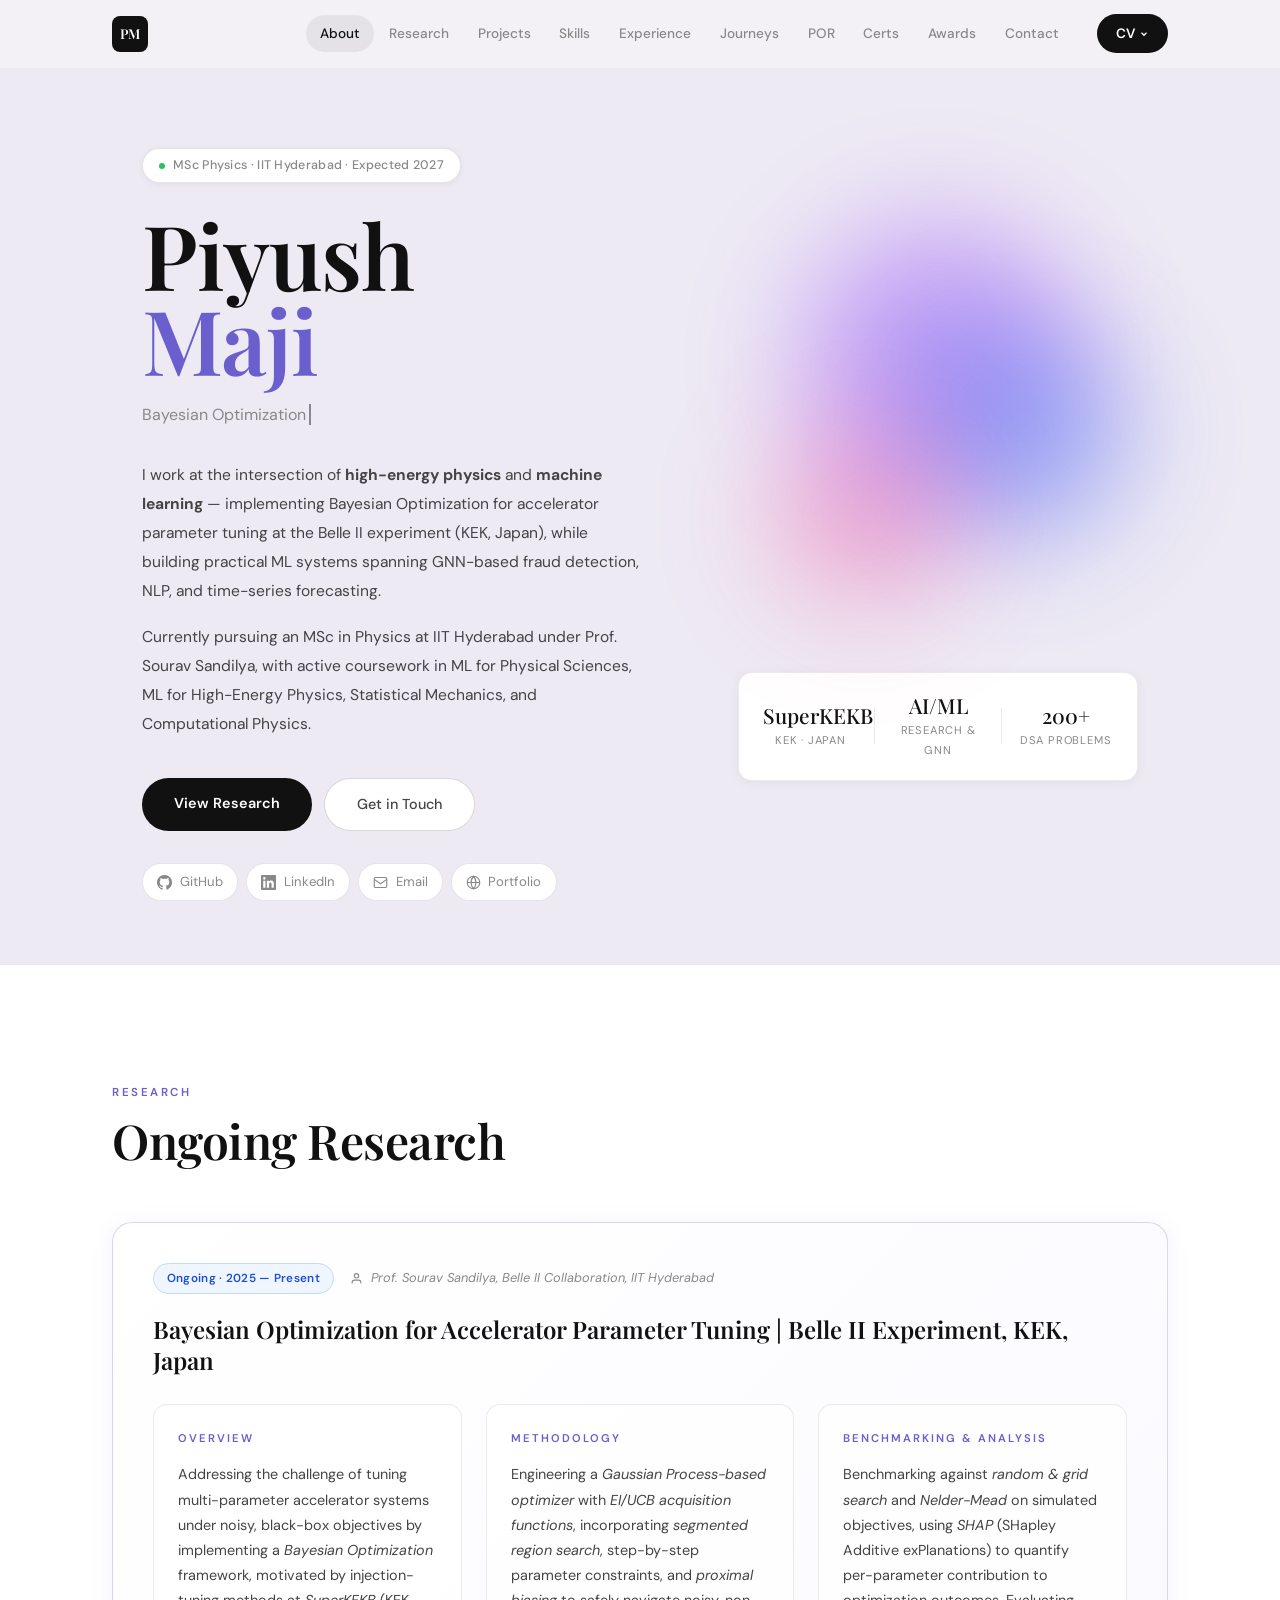
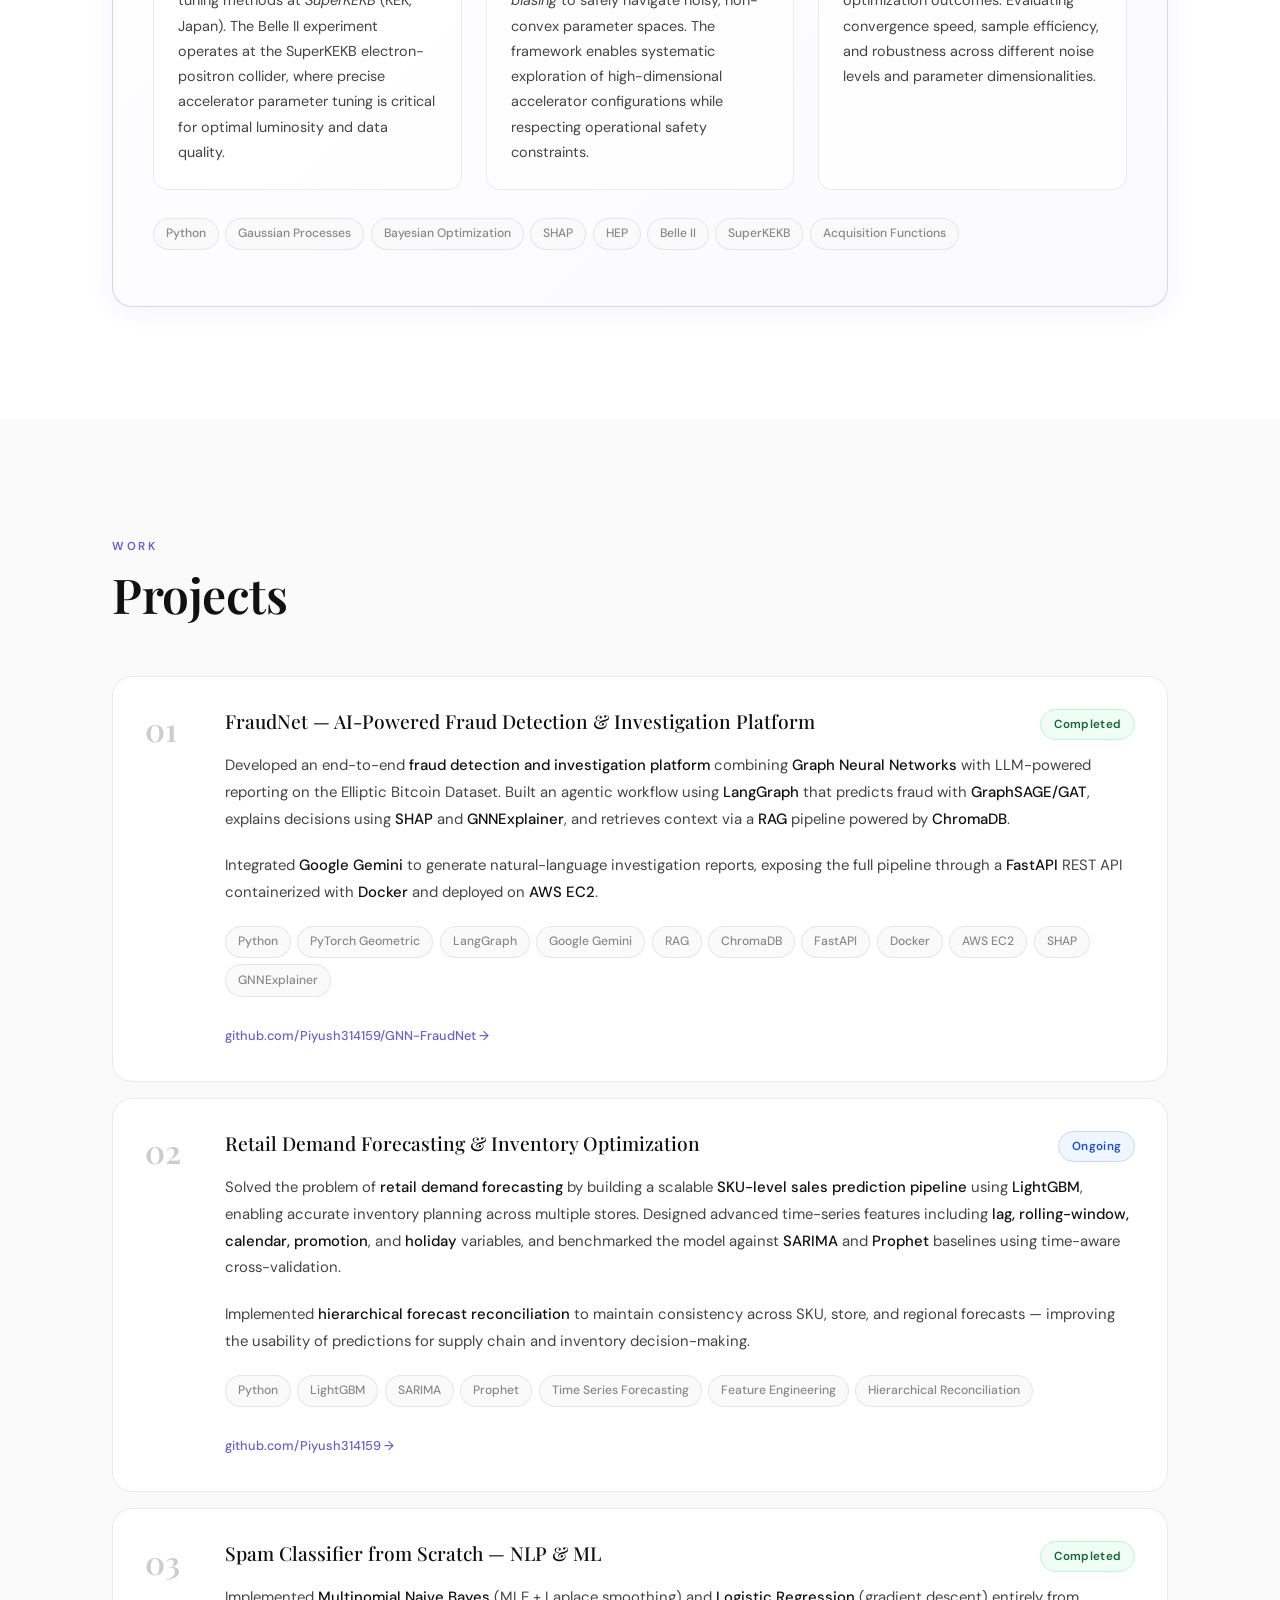
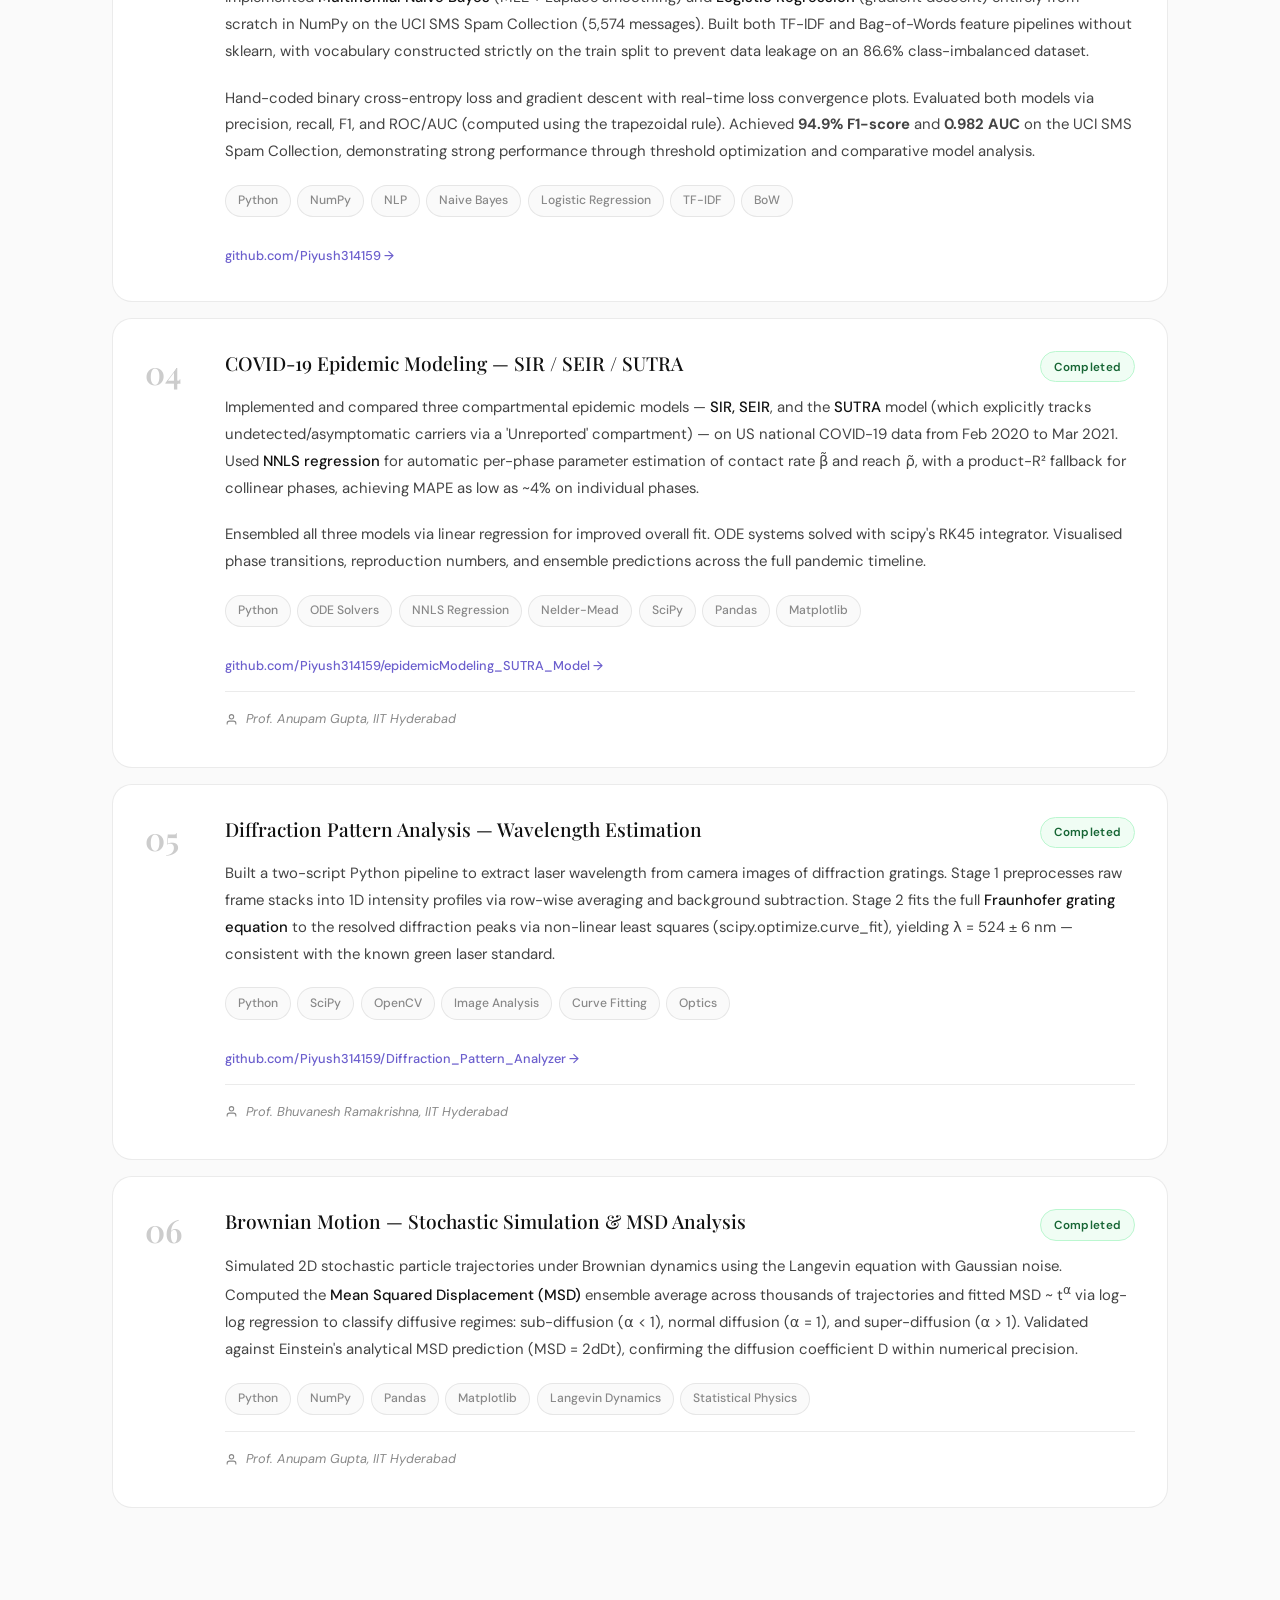
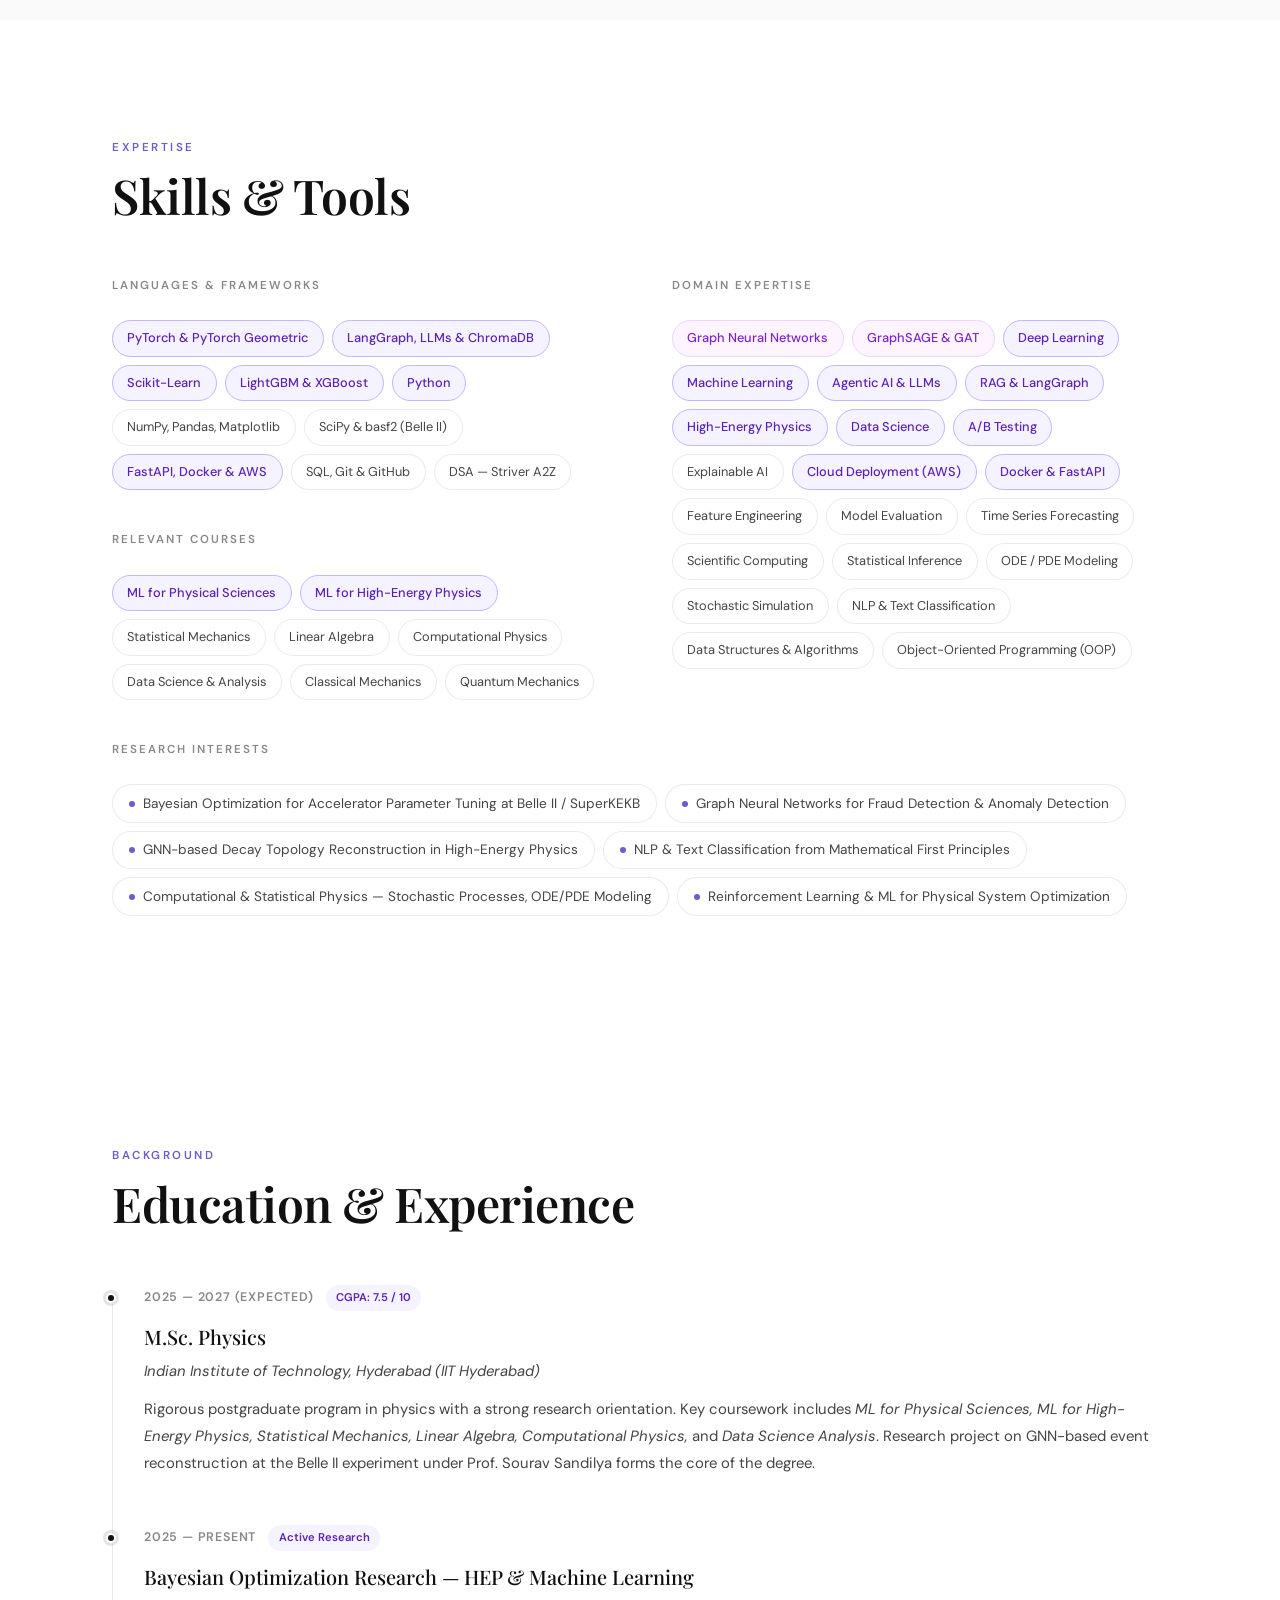
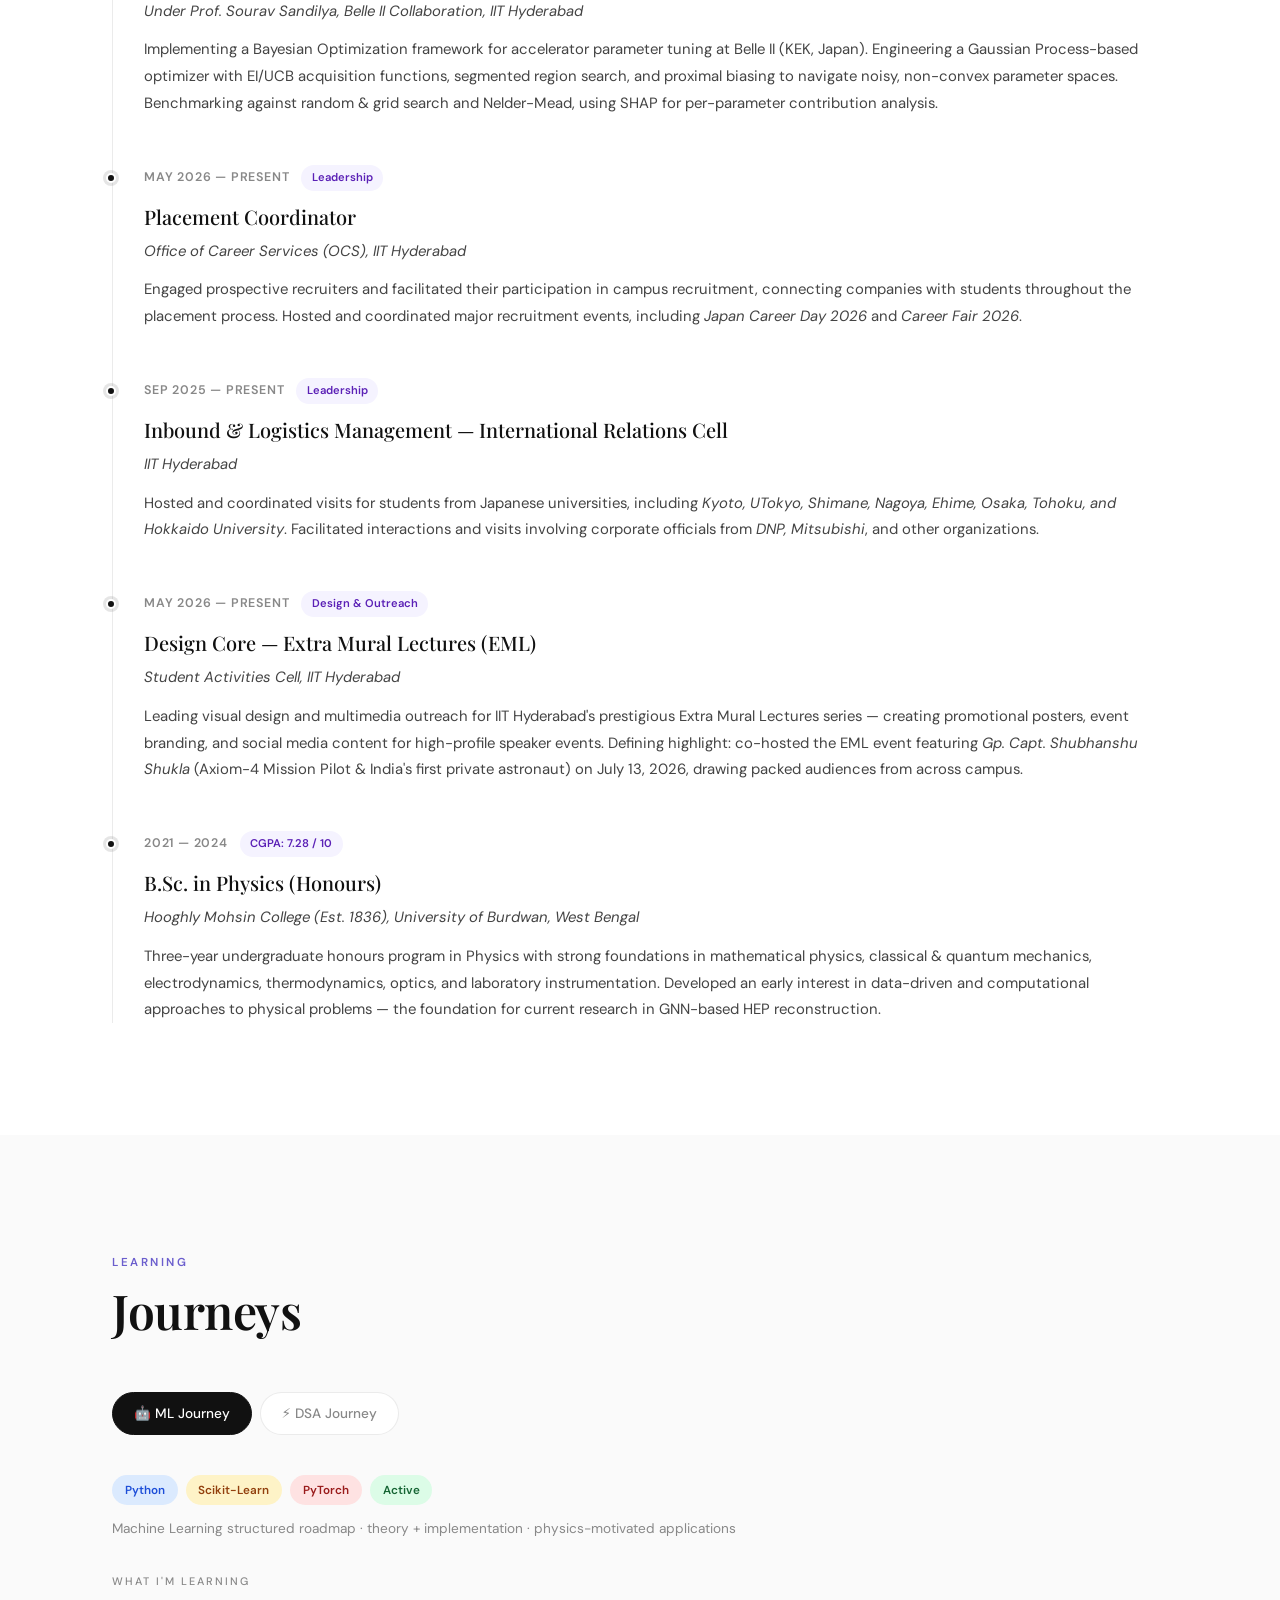
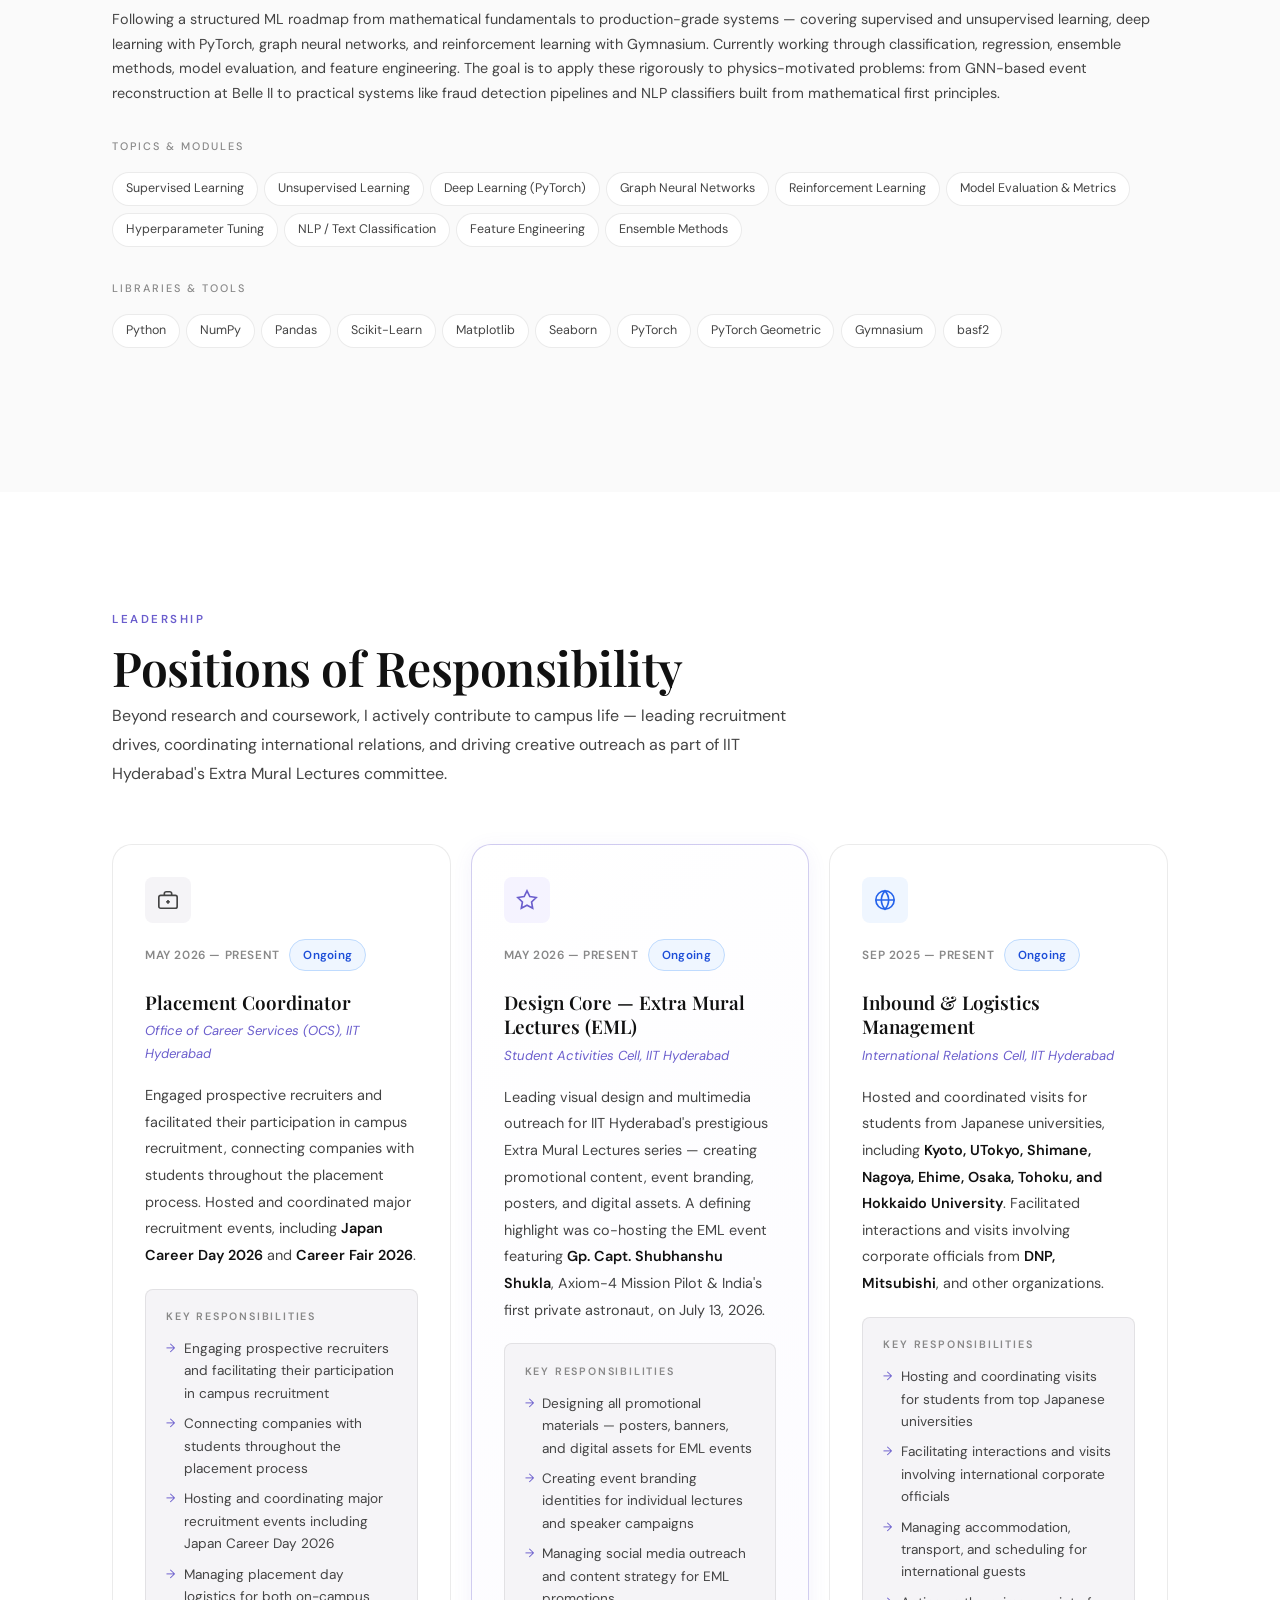
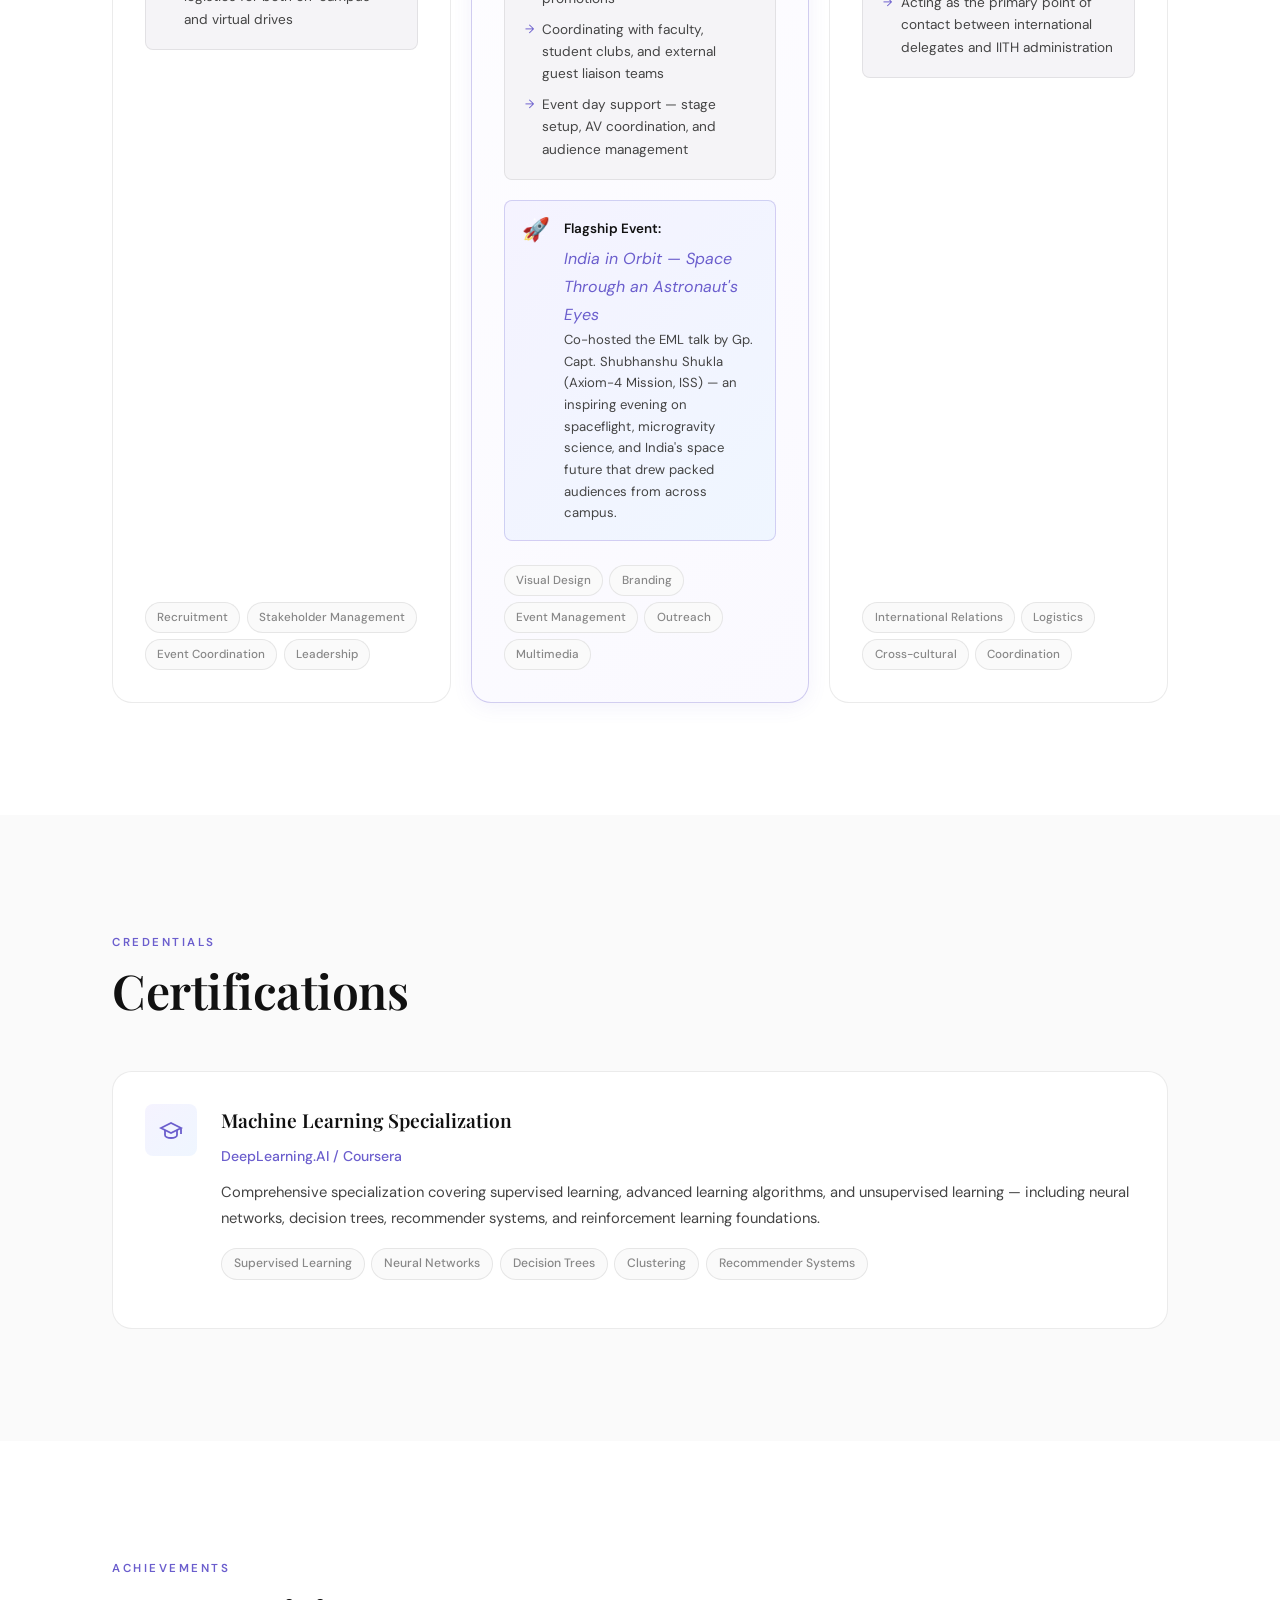
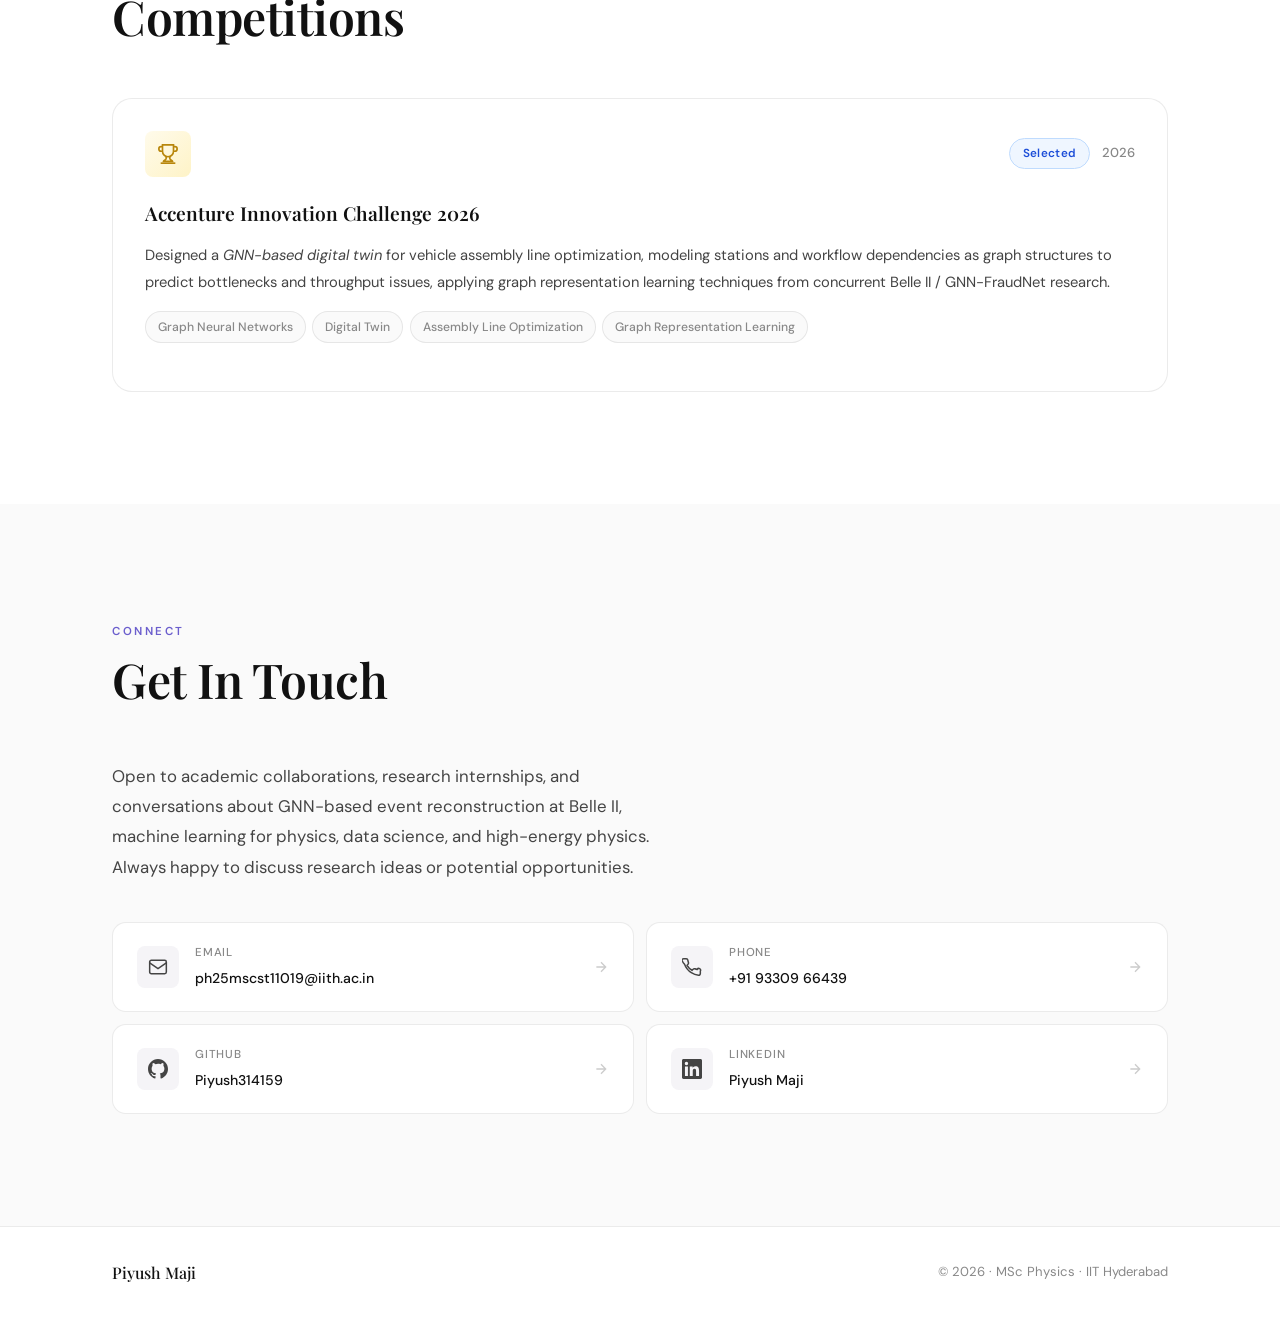
==== index.html @ 70e22130 "new changes" ====
<!DOCTYPE html>
<html lang="en">

<head>
  <meta charset="UTF-8">
  <meta name="viewport" content="width=device-width, initial-scale=1.0">
  <title>Piyush Maji — Physics &amp; ML Research · IIT Hyderabad</title>
  <meta name="description"
    content="Piyush Maji — MSc Physics student at IIT Hyderabad, working on GNN-based full event reconstruction at Belle II (GraFEI), graph neural networks for fraud detection, and computational physics.">
  <meta name="author" content="Piyush Maji">
  <meta property="og:title" content="Piyush Maji — Physics &amp; ML Research">
  <meta property="og:description" content="MSc Physics · IIT Hyderabad · GraFEI · GNN · Belle II">
  <link rel="preconnect" href="https://fonts.googleapis.com">
  <link rel="preconnect" href="https://fonts.gstatic.com" crossorigin>
  <link
    href="https://fonts.googleapis.com/css2?family=Playfair+Display:ital,wght@0,500;0,600;1,500&family=DM+Sans:opsz,wght@9..40,300;9..40,400;9..40,500;9..40,600&display=swap"
    rel="stylesheet">
  <link rel="stylesheet" href="style.css">
</head>

<body>

  <header class="site-header" id="siteHeader">
    <div class="header-inner">
      <a href="#about" class="wordmark">PM</a>
      <nav class="main-nav">
        <a href="#about" class="nav-item active" data-nav="about">About</a>
        <a href="#research" class="nav-item" data-nav="research">Research</a>
        <a href="#projects" class="nav-item" data-nav="projects">Projects</a>
        <a href="#skills" class="nav-item" data-nav="skills">Skills</a>
        <a href="#experience" class="nav-item" data-nav="experience">Experience</a>
        <a href="#journeys" class="nav-item" data-nav="journeys">Journeys</a>
        <a href="#por" class="nav-item" data-nav="por">POR</a>
        <a href="#certifications" class="nav-item" data-nav="certifications">Certs</a>
        <a href="#competitions" class="nav-item" data-nav="competitions">Awards</a>
        <a href="#contact" class="nav-item" data-nav="contact">Contact</a>
      </nav>
      <div class="cv-dropdown" id="cvDropdown">
        <button class="nav-cta" id="cvDropdownBtn">CV <svg width="10" height="10" viewBox="0 0 24 24" fill="none"
            stroke="currentColor" stroke-width="3" style="margin-left:4px">
            <path d="M6 9l6 6 6-6" />
          </svg></button>
        <div class="cv-dropdown-menu" id="cvDropdownMenu">
          <button class="cv-dropdown-item" id="viewCvBtn"><svg width="14" height="14" viewBox="0 0 24 24" fill="none"
              stroke="currentColor" stroke-width="2">
              <path d="M1 12s4-8 11-8 11 8 11 8-4 8-11 8-11-8-11-8z" />
              <circle cx="12" cy="12" r="3" />
            </svg> View CV</button>
          <a href="Piyush_CV.pdf" class="cv-dropdown-item" download><svg width="14" height="14" viewBox="0 0 24 24"
              fill="none" stroke="currentColor" stroke-width="2">
              <path d="M21 15v4a2 2 0 01-2 2H5a2 2 0 01-2-2v-4M7 10l5 5 5-5M12 15V3" />
            </svg> Download CV</a>
        </div>
      </div>
      <button class="hamburger" id="hamburger" aria-label="Menu"><span></span><span></span><span></span></button>
    </div>
  </header>

  <div class="mobile-menu" id="mobileMenu">
    <nav>
      <a href="#about" class="mob-nav-item" data-nav="about">About</a>
      <a href="#research" class="mob-nav-item" data-nav="research">Research</a>
      <a href="#projects" class="mob-nav-item" data-nav="projects">Projects</a>
      <a href="#skills" class="mob-nav-item" data-nav="skills">Skills</a>
      <a href="#experience" class="mob-nav-item" data-nav="experience">Experience</a>
      <a href="#journeys" class="mob-nav-item" data-nav="journeys">Journeys</a>
      <a href="#por" class="mob-nav-item" data-nav="por">POR</a>
      <a href="#certifications" class="mob-nav-item" data-nav="certifications">Certifications</a>
      <a href="#competitions" class="mob-nav-item" data-nav="competitions">Competitions</a>
      <a href="#contact" class="mob-nav-item" data-nav="contact">Contact</a>
    </nav>
    <div class="mob-cv-actions">
      <button class="mob-cv" id="mobViewCvBtn">View CV →</button>
      <a href="Piyush_CV.pdf" class="mob-cv" download>Download CV →</a>
    </div>
  </div>

  <!-- ═══════════════════ ABOUT ═══════════════════ -->
  <section class="hero" id="about">
    <div class="hero-inner">
      <div class="hero-intro">
        <div class="hero-badge">MSc Physics · IIT Hyderabad · Expected 2027</div>
        <h1 class="hero-name">Piyush<br><em>Maji</em></h1>
        <p class="hero-tagline"><span class="typing-text"></span></p>
      </div>
      <div class="hero-right">
        <div class="gradient-halo">
          <div class="halo-orb halo-orb-1"></div>
          <div class="halo-orb halo-orb-2"></div>
          <div class="halo-orb halo-orb-3"></div>
        </div>
        <div class="hero-stats">
          <div class="stat-item"><span class="stat-number">SuperKEKB</span><span class="stat-label">KEK · Japan</span>
          </div>
          <div class="stat-divider"></div>
          <div class="stat-item"><span class="stat-number">AI/ML</span><span class="stat-label">Research & GNN</span>
          </div>
          <div class="stat-divider"></div>
          <div class="stat-item"><span class="stat-number">200+</span><span class="stat-label">DSA Problems</span>
          </div>
        </div>
      </div>
      <div class="hero-content">
        <p class="hero-desc">I work at the intersection of <strong>high-energy physics</strong> and <strong>machine
            learning</strong> — implementing Bayesian Optimization for accelerator parameter tuning at the Belle II
          experiment (KEK, Japan), while building practical ML systems spanning GNN-based fraud
          detection, NLP, and time-series forecasting.</p>
        <p class="hero-desc">Currently pursuing an MSc in Physics at IIT Hyderabad under Prof. Sourav Sandilya, with
          active coursework in ML for Physical Sciences, ML for High-Energy Physics, Statistical Mechanics, and
          Computational Physics.</p>
        <div class="hero-actions">
          <a href="#research" class="btn-primary">View Research</a>
          <a href="#contact" class="btn-ghost">Get in Touch</a>
        </div>
        <div class="hero-social">
          <a href="https://github.com/Piyush314159" target="_blank" rel="noopener" class="social-link">
            <svg width="15" height="15" viewBox="0 0 24 24" fill="currentColor">
              <path
                d="M12 0C5.374 0 0 5.373 0 12c0 5.302 3.438 9.8 8.207 11.387.599.111.793-.261.793-.577v-2.234c-3.338.726-4.033-1.416-4.033-1.416-.546-1.387-1.333-1.756-1.333-1.756-1.089-.745.083-.729.083-.729 1.205.084 1.839 1.237 1.839 1.237 1.07 1.834 2.807 1.304 3.492.997.107-.775.418-1.305.762-1.604-2.665-.305-5.467-1.334-5.467-5.931 0-1.311.469-2.381 1.236-3.221-.124-.303-.535-1.524.117-3.176 0 0 1.008-.322 3.301 1.23A11.509 11.509 0 0112 5.803c1.02.005 2.047.138 3.006.404 2.291-1.552 3.297-1.23 3.297-1.23.653 1.653.242 2.874.118 3.176.77.84 1.235 1.911 1.235 3.221 0 4.609-2.807 5.624-5.479 5.921.43.372.823 1.102.823 2.222v3.293c0 .319.192.694.801.576C20.566 21.797 24 17.3 24 12c0-6.627-5.373-12-12-12z" />
            </svg>
            GitHub
          </a>
          <a href="https://www.linkedin.com/in/piyush-maji-769aa4228/" target="_blank" rel="noopener"
            class="social-link">
            <svg width="15" height="15" viewBox="0 0 24 24" fill="currentColor">
              <path
                d="M20.447 20.452h-3.554v-5.569c0-1.328-.027-3.037-1.852-3.037-1.853 0-2.136 1.445-2.136 2.939v5.667H9.351V9h3.414v1.561h.046c.477-.9 1.637-1.85 3.37-1.85 3.601 0 4.267 2.37 4.267 5.455v6.286zM5.337 7.433a2.062 2.062 0 01-2.063-2.065 2.064 2.064 0 112.063 2.065zm1.782 13.019H3.555V9h3.564v11.452zM22.225 0H1.771C.792 0 0 .774 0 1.729v20.542C0 23.227.792 24 1.771 24h20.451C23.2 24 24 23.227 24 22.271V1.729C24 .774 23.2 0 22.222 0h.003z" />
            </svg>
            LinkedIn
          </a>
          <a href="mailto:ph25mscst11019@iith.ac.in" class="social-link">
            <svg width="15" height="15" viewBox="0 0 24 24" fill="none" stroke="currentColor" stroke-width="1.8">
              <rect x="2" y="4" width="20" height="16" rx="2" />
              <path d="m2 7 10 7 10-7" />
            </svg>
            Email
          </a>
          <a href="https://piyush314159.github.io" target="_blank" rel="noopener" class="social-link">
            <svg width="15" height="15" viewBox="0 0 24 24" fill="none" stroke="currentColor" stroke-width="1.8">
              <circle cx="12" cy="12" r="10" />
              <path d="M2 12h20M12 2a15.3 15.3 0 014 10 15.3 15.3 0 01-4 10 15.3 15.3 0 01-4-10 15.3 15.3 0 014-10z" />
            </svg>
            Portfolio
          </a>
        </div>
      </div>
    </div>
  </section>

  <!-- ═══════════════════ RESEARCH ═══════════════════ -->
  <section class="content-section" id="research">
    <div class="section-inner">
      <div class="section-header">
        <span class="section-label">Research</span>
        <h2 class="section-title">Ongoing Research</h2>
      </div>
      <div class="research-card">
        <div class="research-badge-row">
          <span class="badge badge-active">Ongoing · 2025 — Present</span>
          <span class="research-advisor"><svg width="13" height="13" viewBox="0 0 24 24" fill="none"
              stroke="currentColor" stroke-width="2">
              <path d="M20 21v-2a4 4 0 0 0-4-4H8a4 4 0 0 0-4 4v2" />
              <circle cx="12" cy="7" r="4" />
            </svg>Prof. Sourav Sandilya, Belle II Collaboration, IIT Hyderabad</span>
        </div>
        <h3 class="research-title">Bayesian Optimization for Accelerator Parameter Tuning | Belle II Experiment, KEK,
          Japan</h3>
        <div class="research-body">
          <div class="research-block">
            <h4>Overview</h4>
            <p>Addressing the challenge of tuning multi-parameter accelerator systems under noisy, black-box objectives
              by implementing a <em>Bayesian Optimization</em> framework, motivated by injection-tuning methods at
              <em>SuperKEKB</em> (KEK, Japan). The Belle II experiment operates at the SuperKEKB electron-positron
              collider, where precise accelerator parameter tuning is critical for optimal luminosity and data quality.
            </p>
          </div>
          <div class="research-block">
            <h4>Methodology</h4>
            <p>Engineering a <em>Gaussian Process-based optimizer</em> with <em>EI/UCB acquisition functions</em>,
              incorporating <em>segmented region search</em>, step-by-step parameter constraints, and <em>proximal
                biasing</em> to safely navigate noisy, non-convex parameter spaces. The framework enables systematic
              exploration of high-dimensional accelerator configurations while respecting operational safety
              constraints.</p>
          </div>
          <div class="research-block">
            <h4>Benchmarking &amp; Analysis</h4>
            <p>Benchmarking against <em>random &amp; grid search</em> and <em>Nelder-Mead</em> on simulated objectives,
              using <em>SHAP</em> (SHapley Additive exPlanations) to quantify per-parameter contribution to optimization
              outcomes. Evaluating convergence speed, sample efficiency, and robustness across different noise levels
              and parameter dimensionalities.</p>
          </div>
        </div>
        <div class="project-stack"><span>Python</span><span>Gaussian
            Processes</span><span>Bayesian Optimization</span><span>SHAP</span><span>HEP</span><span>Belle
            II</span><span>SuperKEKB</span><span>Acquisition Functions</span></div>
      </div>
    </div>
  </section>

  <!-- ═══════════════════ PROJECTS ═══════════════════ -->
  <section class="content-section alt-section" id="projects">
    <div class="section-inner">
      <div class="section-header">
        <span class="section-label">Work</span>
        <h2 class="section-title">Projects</h2>
      </div>
      <div class="projects-grid">

        <article class="project-card">
          <div class="project-number">01</div>
          <div class="project-body">
            <div class="project-top">
              <h3>FraudNet — AI-Powered Fraud Detection &amp; Investigation Platform</h3><span
                class="badge badge-done">Completed</span>
            </div>
            <p>Developed an end-to-end <em>fraud detection and investigation platform</em> combining <em>Graph Neural
                Networks</em> with LLM-powered reporting on the Elliptic Bitcoin Dataset. Built an agentic workflow
              using <em>LangGraph</em> that predicts fraud with <em>GraphSAGE/GAT</em>, explains decisions using
              <em>SHAP</em> and <em>GNNExplainer</em>, and retrieves context via a <em>RAG</em> pipeline powered by
              <em>ChromaDB</em>.</p>
            <p>Integrated <em>Google Gemini</em> to generate natural-language investigation reports, exposing the full
              pipeline through a <em>FastAPI</em> REST API containerized with <em>Docker</em> and deployed on <em>AWS
                EC2</em>.</p>
            <div class="project-stack"><span>Python</span><span>PyTorch
                Geometric</span><span>LangGraph</span><span>Google
                Gemini</span><span>RAG</span><span>ChromaDB</span><span>FastAPI</span><span>Docker</span><span>AWS
                EC2</span><span>SHAP</span><span>GNNExplainer</span>
            </div>
            <a href="https://github.com/Piyush314159/GNN-FraudNet" target="_blank" rel="noopener"
              class="project-link">github.com/Piyush314159/GNN-FraudNet →</a>
          </div>
        </article>

        <article class="project-card">
          <div class="project-number">02</div>
          <div class="project-body">
            <div class="project-top">
              <h3>Retail Demand Forecasting &amp; Inventory Optimization</h3><span
                class="badge badge-active">Ongoing</span>
            </div>
            <p>Solved the problem of <em>retail demand forecasting</em> by building a scalable <em>SKU-level sales
                prediction pipeline</em> using <em>LightGBM</em>, enabling accurate inventory planning across multiple
              stores. Designed advanced time-series features including <em>lag, rolling-window, calendar,
                promotion</em>, and <em>holiday</em> variables, and benchmarked the model against <em>SARIMA</em> and
              <em>Prophet</em> baselines using time-aware cross-validation.
            </p>
            <p>Implemented <em>hierarchical forecast reconciliation</em> to maintain consistency across SKU, store, and
              regional forecasts — improving the usability of predictions for supply chain and inventory
              decision-making.</p>
            <div class="project-stack">
              <span>Python</span><span>LightGBM</span><span>SARIMA</span><span>Prophet</span><span>Time Series
                Forecasting</span><span>Feature Engineering</span><span>Hierarchical Reconciliation</span>
            </div>
            <a href="https://github.com/Piyush314159" target="_blank" rel="noopener"
              class="project-link">github.com/Piyush314159 →</a>
          </div>
        </article>

        <article class="project-card">
          <div class="project-number">03</div>
          <div class="project-body">
            <div class="project-top">
              <h3>Spam Classifier from Scratch — NLP &amp; ML</h3><span class="badge badge-done">Completed</span>
            </div>
            <p>Implemented <em>Multinomial Naive Bayes</em> (MLE + Laplace smoothing) and <em>Logistic Regression</em>
              (gradient descent) entirely from scratch in NumPy on the UCI SMS Spam Collection (5,574 messages). Built
              both TF-IDF and Bag-of-Words feature pipelines without sklearn, with vocabulary constructed strictly on
              the train split to prevent data leakage on an 86.6% class-imbalanced dataset.</p>
            <p>Hand-coded binary cross-entropy loss and gradient descent with real-time loss convergence plots.
              Evaluated both models via precision, recall, F1, and ROC/AUC (computed using the trapezoidal rule).
              Achieved <strong>94.9% F1-score</strong> and <strong>0.982 AUC</strong> on the UCI SMS Spam Collection,
              demonstrating strong performance through threshold optimization and comparative model analysis.
            </p>
            <div class="project-stack"><span>Python</span><span>NumPy</span><span>NLP</span><span>Naive
                Bayes</span><span>Logistic Regression</span><span>TF-IDF</span><span>BoW</span></div>
            <a href="https://github.com/Piyush314159" target="_blank" rel="noopener"
              class="project-link">github.com/Piyush314159 →</a>
          </div>
        </article>

        <article class="project-card">
          <div class="project-number">04</div>
          <div class="project-body">
            <div class="project-top">
              <h3>COVID-19 Epidemic Modeling — SIR / SEIR / SUTRA</h3><span class="badge badge-done">Completed</span>
            </div>
            <p>Implemented and compared three compartmental epidemic models — <em>SIR, SEIR</em>, and the <em>SUTRA</em>
              model (which explicitly tracks undetected/asymptomatic carriers via a 'Unreported' compartment) — on US
              national COVID-19 data from Feb 2020 to Mar 2021. Used <em>NNLS regression</em> for automatic per-phase
              parameter estimation of contact rate β̃ and reach ρ̃, with a product-R² fallback for collinear phases,
              achieving MAPE as low as ~4% on individual phases.</p>
            <p>Ensembled all three models via linear regression for improved overall fit. ODE systems solved with
              scipy's RK45 integrator. Visualised phase transitions, reproduction numbers, and ensemble predictions
              across the full pandemic timeline.</p>
            <div class="project-stack"><span>Python</span><span>ODE Solvers</span><span>NNLS
                Regression</span><span>Nelder-Mead</span><span>SciPy</span><span>Pandas</span><span>Matplotlib</span>
            </div>
            <a href="https://github.com/Piyush314159/epidemicModeling_SUTRA_Model" target="_blank" rel="noopener"
              class="project-link">github.com/Piyush314159/epidemicModeling_SUTRA_Model →</a>
            <div class="project-supervisor" style="margin-top:0.75rem"><svg width="13" height="13" viewBox="0 0 24 24"
                fill="none" stroke="currentColor" stroke-width="2">
                <path d="M20 21v-2a4 4 0 0 0-4-4H8a4 4 0 0 0-4 4v2" />
                <circle cx="12" cy="7" r="4" />
              </svg>Prof. Anupam Gupta, IIT Hyderabad</div>
          </div>
        </article>

        <article class="project-card">
          <div class="project-number">05</div>
          <div class="project-body">
            <div class="project-top">
              <h3>Diffraction Pattern Analysis — Wavelength Estimation</h3><span
                class="badge badge-done">Completed</span>
            </div>
            <p>Built a two-script Python pipeline to extract laser wavelength from camera images of diffraction
              gratings. Stage 1 preprocesses raw frame stacks into 1D intensity profiles via row-wise averaging and
              background subtraction. Stage 2 fits the full <em>Fraunhofer grating equation</em> to the resolved
              diffraction peaks via non-linear least squares (scipy.optimize.curve_fit), yielding λ = 524 ± 6 nm —
              consistent with the known green laser standard.</p>
            <div class="project-stack"><span>Python</span><span>SciPy</span><span>OpenCV</span><span>Image
                Analysis</span><span>Curve Fitting</span><span>Optics</span></div>
            <a href="https://github.com/Piyush314159/Diffraction_Pattern_Analyzer" target="_blank" rel="noopener"
              class="project-link">github.com/Piyush314159/Diffraction_Pattern_Analyzer →</a>
            <div class="project-supervisor" style="margin-top:0.75rem"><svg width="13" height="13" viewBox="0 0 24 24"
                fill="none" stroke="currentColor" stroke-width="2">
                <path d="M20 21v-2a4 4 0 0 0-4-4H8a4 4 0 0 0-4 4v2" />
                <circle cx="12" cy="7" r="4" />
              </svg>Prof. Bhuvanesh Ramakrishna, IIT Hyderabad</div>
          </div>
        </article>

        <article class="project-card">
          <div class="project-number">06</div>
          <div class="project-body">
            <div class="project-top">
              <h3>Brownian Motion — Stochastic Simulation &amp; MSD Analysis</h3><span
                class="badge badge-done">Completed</span>
            </div>
            <p>Simulated 2D stochastic particle trajectories under Brownian dynamics using the Langevin equation with
              Gaussian noise. Computed the <em>Mean Squared Displacement (MSD)</em> ensemble average across thousands of
              trajectories and fitted MSD ~ t<sup>α</sup> via log-log regression to classify diffusive regimes:
              sub-diffusion (α &lt; 1), normal diffusion (α = 1), and super-diffusion (α &gt; 1). Validated against
              Einstein's analytical MSD prediction (MSD = 2dDt), confirming the diffusion coefficient D within numerical
              precision.</p>
            <div class="project-stack">
              <span>Python</span><span>NumPy</span><span>Pandas</span><span>Matplotlib</span><span>Langevin
                Dynamics</span><span>Statistical Physics</span>
            </div>
            <div class="project-supervisor"><svg width="13" height="13" viewBox="0 0 24 24" fill="none"
                stroke="currentColor" stroke-width="2">
                <path d="M20 21v-2a4 4 0 0 0-4-4H8a4 4 0 0 0-4 4v2" />
                <circle cx="12" cy="7" r="4" />
              </svg>Prof. Anupam Gupta, IIT Hyderabad</div>
          </div>
        </article>

      </div>
    </div>
  </section>

  <!-- ═══════════════════ SKILLS ═══════════════════ -->
  <section class="content-section" id="skills">
    <div class="section-inner">
      <div class="section-header">
        <span class="section-label">Expertise</span>
        <h2 class="section-title">Skills &amp; Tools</h2>
      </div>
      <div class="skills-layout">
        <div class="skills-col">
          <h3 class="skills-heading">Languages &amp; Frameworks</h3>
          <div class="tag-cloud">
            <span class="skill-chip highlight">PyTorch &amp; PyTorch Geometric</span>
            <span class="skill-chip highlight">LangGraph, LLMs &amp; ChromaDB</span>
            <span class="skill-chip highlight">Scikit-Learn</span>
            <span class="skill-chip highlight">LightGBM &amp; XGBoost</span>
            <span class="skill-chip highlight">Python</span>
            <span class="skill-chip">NumPy, Pandas, Matplotlib</span>
            <span class="skill-chip">SciPy &amp; basf2 (Belle II)</span>
            <span class="skill-chip highlight">FastAPI, Docker &amp; AWS</span>
            <span class="skill-chip">SQL, Git &amp; GitHub</span>
            <span class="skill-chip">DSA — Striver A2Z</span>
          </div>
          <h3 class="skills-heading" style="margin-top:2.5rem">Relevant Courses</h3>
          <div class="tag-cloud">
            <span class="skill-chip highlight">ML for Physical Sciences</span>
            <span class="skill-chip highlight">ML for High-Energy Physics</span>
            <span class="skill-chip">Statistical Mechanics</span>
            <span class="skill-chip">Linear Algebra</span>
            <span class="skill-chip">Computational Physics</span>
            <span class="skill-chip">Data Science &amp; Analysis</span>
            <span class="skill-chip">Classical Mechanics</span>
            <span class="skill-chip">Quantum Mechanics</span>
          </div>
        </div>
        <div class="skills-col">
          <h3 class="skills-heading">Domain Expertise</h3>
          <div class="tag-cloud">
            <span class="skill-chip highlight2">Graph Neural Networks</span>
            <span class="skill-chip highlight2">GraphSAGE &amp; GAT</span>
            <span class="skill-chip highlight">Deep Learning</span>
            <span class="skill-chip highlight">Machine Learning</span>
            <span class="skill-chip highlight">Agentic AI &amp; LLMs</span>
            <span class="skill-chip highlight">RAG &amp; LangGraph</span>
            <span class="skill-chip highlight">High-Energy Physics</span>
            <span class="skill-chip highlight">Data Science</span>
            <span class="skill-chip highlight">A/B Testing</span>
            <span class="skill-chip">Explainable AI</span>
            <span class="skill-chip highlight">Cloud Deployment (AWS)</span>
            <span class="skill-chip highlight">Docker &amp; FastAPI</span>
            <span class="skill-chip">Feature Engineering</span>
            <span class="skill-chip">Model Evaluation</span>
            <span class="skill-chip">Time Series Forecasting</span>
            <span class="skill-chip">Scientific Computing</span>
            <span class="skill-chip">Statistical Inference</span>
            <span class="skill-chip">ODE / PDE Modeling</span>
            <span class="skill-chip">Stochastic Simulation</span>
            <span class="skill-chip">NLP &amp; Text Classification</span>
            <span class="skill-chip">Data Structures &amp; Algorithms</span>
            <span class="skill-chip">Object-Oriented Programming (OOP)</span>
          </div>
        </div>
      </div>
      <div class="research-interests-full">
        <h3 class="skills-heading" style="margin-top:2.5rem">Research Interests</h3>
        <div class="interest-list">
          <div class="interest-item"><span class="interest-dot"></span><span>Bayesian Optimization for Accelerator
              Parameter Tuning at Belle II / SuperKEKB</span></div>
          <div class="interest-item"><span class="interest-dot"></span><span>Graph Neural Networks for Fraud Detection
              &amp; Anomaly Detection</span></div>
          <div class="interest-item"><span class="interest-dot"></span><span>GNN-based Decay Topology Reconstruction in
              High-Energy Physics</span></div>
          <div class="interest-item"><span class="interest-dot"></span><span>NLP &amp; Text Classification from
              Mathematical First Principles</span></div>
          <div class="interest-item"><span class="interest-dot"></span><span>Computational &amp; Statistical Physics —
              Stochastic Processes, ODE/PDE Modeling</span></div>
          <div class="interest-item"><span class="interest-dot"></span><span>Reinforcement Learning &amp; ML for
              Physical System Optimization</span></div>
        </div>
      </div>
    </div>
  </section>

  <!-- ═══════════════════ EXPERIENCE ═══════════════════ -->
  <section class="content-section" id="experience">
    <div class="section-inner">
      <div class="section-header">
        <span class="section-label">Background</span>
        <h2 class="section-title">Education &amp; Experience</h2>
      </div>
      <div class="timeline">

        <div class="tl-item">
          <div class="tl-dot"></div>
          <div class="tl-content">
            <div class="tl-meta"><span class="tl-year">2025 — 2027 (Expected)</span><span class="tl-badge">CGPA: 7.5 /
                10</span></div>
            <h3>M.Sc. Physics</h3>
            <p class="tl-org">Indian Institute of Technology, Hyderabad (IIT Hyderabad)</p>
            <p>Rigorous postgraduate program in physics with a strong research orientation. Key coursework includes
              <em>ML for Physical Sciences, ML for High-Energy Physics, Statistical Mechanics, Linear Algebra,
                Computational Physics,</em> and <em>Data Science Analysis</em>. Research project on GNN-based event
              reconstruction at the Belle II experiment under Prof. Sourav Sandilya forms the core of the degree.
            </p>
          </div>
        </div>

        <div class="tl-item">
          <div class="tl-dot"></div>
          <div class="tl-content">
            <div class="tl-meta"><span class="tl-year">2025 — Present</span><span class="tl-badge">Active
                Research</span></div>
            <h3>Bayesian Optimization Research — HEP &amp; Machine Learning</h3>
            <p class="tl-org">Under Prof. Sourav Sandilya, Belle II Collaboration, IIT Hyderabad</p>
            <p>Implementing a Bayesian Optimization framework for accelerator parameter tuning at Belle II (KEK, Japan).
              Engineering a Gaussian Process-based optimizer with EI/UCB acquisition functions, segmented region search,
              and proximal biasing to navigate noisy, non-convex parameter spaces. Benchmarking against random & grid
              search and Nelder-Mead, using SHAP for per-parameter contribution analysis.</p>
          </div>
        </div>

        <div class="tl-item">
          <div class="tl-dot"></div>
          <div class="tl-content">
            <div class="tl-meta"><span class="tl-year">May 2026 — Present</span><span class="tl-badge">Leadership</span>
            </div>
            <h3>Placement Coordinator</h3>
            <p class="tl-org">Office of Career Services (OCS), IIT Hyderabad</p>
            <p>Engaged prospective recruiters and facilitated their participation in campus recruitment, connecting
              companies with students throughout the placement process. Hosted and coordinated major recruitment events,
              including <em>Japan Career Day 2026</em> and <em>Career Fair 2026</em>.</p>
          </div>
        </div>

        <div class="tl-item">
          <div class="tl-dot"></div>
          <div class="tl-content">
            <div class="tl-meta"><span class="tl-year">Sep 2025 — Present</span><span class="tl-badge">Leadership</span>
            </div>
            <h3>Inbound &amp; Logistics Management — International Relations Cell</h3>
            <p class="tl-org">IIT Hyderabad</p>
            <p>Hosted and coordinated visits for students from Japanese universities, including <em>Kyoto, UTokyo,
                Shimane, Nagoya, Ehime, Osaka, Tohoku, and Hokkaido University</em>. Facilitated interactions and visits
              involving corporate officials from <em>DNP, Mitsubishi</em>, and other organizations.</p>
          </div>
        </div>

        <div class="tl-item">
          <div class="tl-dot"></div>
          <div class="tl-content">
            <div class="tl-meta"><span class="tl-year">May 2026 — Present</span><span class="tl-badge">Design &amp;
                Outreach</span></div>
            <h3>Design Core — Extra Mural Lectures (EML)</h3>
            <p class="tl-org">Student Activities Cell, IIT Hyderabad</p>
            <p>Leading visual design and multimedia outreach for IIT Hyderabad's prestigious Extra Mural Lectures series
              — creating promotional posters, event branding, and social media content for high-profile speaker events.
              Defining highlight: co-hosted the EML event featuring <em>Gp. Capt. Shubhanshu Shukla</em> (Axiom-4
              Mission Pilot &amp; India's first private astronaut) on July 13, 2026, drawing packed audiences from
              across campus.</p>
          </div>
        </div>

        <div class="tl-item">
          <div class="tl-dot"></div>
          <div class="tl-content">
            <div class="tl-meta"><span class="tl-year">2021 — 2024</span><span class="tl-badge">CGPA: 7.28 / 10</span>
            </div>
            <h3>B.Sc. in Physics (Honours)</h3>
            <p class="tl-org">Hooghly Mohsin College (Est. 1836), University of Burdwan, West Bengal</p>
            <p>Three-year undergraduate honours program in Physics with strong foundations in mathematical physics,
              classical &amp; quantum mechanics, electrodynamics, thermodynamics, optics, and laboratory
              instrumentation. Developed an early interest in data-driven and computational approaches to physical
              problems — the foundation for current research in GNN-based HEP reconstruction.</p>
          </div>
        </div>

      </div>
    </div>
  </section>

  <!-- ═══════════════════ JOURNEYS ═══════════════════ -->
  <section class="content-section alt-section" id="journeys">
    <div class="section-inner">
      <div class="section-header">
        <span class="section-label">Learning</span>
        <h2 class="section-title">Journeys</h2>
      </div>
      <div class="journeys-tabs">
        <button class="journey-tab active" data-journey="ml">🤖 ML Journey</button>
        <button class="journey-tab" data-journey="dsa">⚡ DSA Journey</button>
      </div>

      <div class="journey-panel" id="journey-ml">
        <div class="journey-meta">
          <div class="journey-chips">
            <span class="jchip jchip-blue">Python</span><span class="jchip jchip-orange">Scikit-Learn</span><span
              class="jchip jchip-red">PyTorch</span><span class="jchip jchip-green">Active</span>
          </div>
          <p class="journey-desc">Machine Learning structured roadmap · theory + implementation · physics-motivated
            applications</p>
        </div>
        <div class="journey-block">
          <p class="journey-block-label">What I'm learning</p>
          <p class="journey-simple-text">Following a structured ML roadmap from mathematical fundamentals to
            production-grade systems — covering supervised and unsupervised learning, deep learning with PyTorch, graph
            neural networks, and reinforcement learning with Gymnasium. Currently working through classification,
            regression, ensemble methods, model evaluation, and feature engineering. The goal is to apply these
            rigorously to physics-motivated problems: from GNN-based event reconstruction at Belle II to practical
            systems like fraud detection pipelines and NLP classifiers built from mathematical first principles.</p>
        </div>
        <div class="journey-block">
          <p class="journey-block-label">Topics &amp; Modules</p>
          <div class="jtools">
            <span class="jtool">Supervised Learning</span>
            <span class="jtool">Unsupervised Learning</span>
            <span class="jtool">Deep Learning (PyTorch)</span>
            <span class="jtool">Graph Neural Networks</span>
            <span class="jtool">Reinforcement Learning</span>
            <span class="jtool">Model Evaluation &amp; Metrics</span>
            <span class="jtool">Hyperparameter Tuning</span>
            <span class="jtool">NLP / Text Classification</span>
            <span class="jtool">Feature Engineering</span>
            <span class="jtool">Ensemble Methods</span>
          </div>
        </div>
        <div class="journey-block">
          <p class="journey-block-label">Libraries &amp; Tools</p>
          <div class="jtools"><span class="jtool">Python</span><span class="jtool">NumPy</span><span
              class="jtool">Pandas</span><span class="jtool">Scikit-Learn</span><span
              class="jtool">Matplotlib</span><span class="jtool">Seaborn</span><span class="jtool">PyTorch</span><span
              class="jtool">PyTorch Geometric</span><span class="jtool">Gymnasium</span><span class="jtool">basf2</span>
          </div>
        </div>
      </div>

      <div class="journey-panel" id="journey-dsa" style="display:none">
        <div class="journey-meta">
          <div class="journey-chips">
            <span class="jchip jchip-blue">Python</span><span class="jchip jchip-green">DSA Practice</span><span
              class="jchip jchip-orange">Interview Prep</span>
          </div>
          <p class="journey-desc">Striver A2Z DSA Sheet · structured roadmap in Python · 455 problems</p>
        </div>
        <div class="journey-block">
          <p class="journey-block-label">What I'm learning</p>
          <p class="journey-simple-text">Working through the Striver A2Z DSA sheet — a comprehensive structured
            455-problem roadmap covering all major data structures and algorithms, practised in Python. Progressing from
            basics (arrays, strings, sorting) through intermediate topics (recursion, trees, heaps) to advanced areas
            (graphs, dynamic programming, bit manipulation). The goal is to build rigorous algorithmic thinking for both
            research-level problem solving and software engineering interviews.</p>
        </div>
        <div class="journey-block">
          <p class="journey-block-label">Topics</p>
          <div class="jtools">
            <span class="jtool">Arrays &amp; Strings</span>
            <span class="jtool">Sorting Algorithms</span>
            <span class="jtool">Binary Search</span>
            <span class="jtool">Recursion &amp; Backtracking</span>
            <span class="jtool">Linked Lists</span>
            <span class="jtool">Stacks &amp; Queues</span>
            <span class="jtool">Trees &amp; BST</span>
            <span class="jtool">Heaps &amp; Priority Queues</span>
            <span class="jtool">Graphs (BFS/DFS/Topo)</span>
            <span class="jtool">Dynamic Programming</span>
            <span class="jtool">Bit Manipulation</span>
            <span class="jtool">Two Pointers / Sliding Window</span>
          </div>
        </div>
        <div class="journey-block">
          <p class="journey-block-label">Coding Profiles</p>
          <div class="coding-profiles">
            <a class="coding-profile-card" href="https://leetcode.com" target="_blank" rel="noopener">
              <div class="cp-icon cp-lc">
                <svg width="16" height="16" viewBox="0 0 24 24" fill="currentColor">
                  <path
                    d="M16.102 17.93l-2.697 2.607c-.466.467-1.111.662-1.823.662s-1.357-.195-1.824-.662l-4.332-4.363c-.467-.467-.702-1.15-.702-1.863s.235-1.357.702-1.824l4.319-4.38c.467-.467 1.125-.645 1.837-.645s1.357.195 1.823.662l2.697 2.606c.514.515 1.365.497 1.9-.038.535-.536.553-1.387.039-1.901l-2.609-2.519c-.569-.569-1.244-.95-1.99-1.12l2.087-2.085c.539-.54.539-1.417 0-1.956-.54-.54-1.417-.54-1.956 0l-11.51 11.51c-.985.985-1.497 2.315-1.497 3.645.002 1.33.515 2.66 1.5 3.645l4.319 4.363c.985.985 2.286 1.498 3.615 1.498 1.33 0 2.63-.513 3.615-1.498l2.697-2.607c.515-.515.497-1.366-.038-1.901-.535-.535-1.386-.553-1.902-.038z" />
                </svg>
              </div>
              <div class="cp-info">
                <span class="cp-name">LeetCode</span>
                <span class="cp-stat">100+ problems solved</span>
              </div>
              <svg class="contact-arrow" width="14" height="14" viewBox="0 0 24 24" fill="none" stroke="currentColor"
                stroke-width="2">
                <path d="M5 12h14M12 5l7 7-7 7" />
              </svg>
            </a>
            <a class="coding-profile-card" href="https://codeforces.com" target="_blank" rel="noopener">
              <div class="cp-icon cp-cf">
                <svg width="16" height="16" viewBox="0 0 24 24" fill="currentColor">
                  <path
                    d="M4.5 7.5C5.328 7.5 6 8.172 6 9v10.5c0 .828-.672 1.5-1.5 1.5h-3C.672 21 0 20.328 0 19.5V9c0-.828.672-1.5 1.5-1.5h3zm9.5-5c.828 0 1.5.672 1.5 1.5v15c0 .828-.672 1.5-1.5 1.5h-3c-.828 0-1.5-.672-1.5-1.5V4c0-.828.672-1.5 1.5-1.5h3zm9.5 8c.828 0 1.5.672 1.5 1.5v7.5c0 .828-.672 1.5-1.5 1.5h-3c-.828 0-1.5-.672-1.5-1.5V12c0-.828.672-1.5 1.5-1.5h3z" />
                </svg>
              </div>
              <div class="cp-info">
                <span class="cp-name">Codeforces</span>
                <span class="cp-stat">Max Rating 1000</span>
              </div>
              <svg class="contact-arrow" width="14" height="14" viewBox="0 0 24 24" fill="none" stroke="currentColor"
                stroke-width="2">
                <path d="M5 12h14M12 5l7 7-7 7" />
              </svg>
            </a>
            <a class="coding-profile-card" href="https://geeksforgeeks.org" target="_blank" rel="noopener">
              <div class="cp-icon cp-gfg">
                <svg width="16" height="16" viewBox="0 0 24 24" fill="currentColor">
                  <path
                    d="M21.45 14.315c-.143.28-.334.532-.565.745a3.691 3.691 0 0 1-1.104.695 4.51 4.51 0 0 1-3.116-.016 3.79 3.79 0 0 1-1.106-.705 3.882 3.882 0 0 1-.894-1.405H9.47c-.16.5-.43.97-.79 1.36-.36.39-.8.7-1.29.91a4.39 4.39 0 0 1-3.02.07 3.87 3.87 0 0 1-1.18-.67 3.514 3.514 0 0 1-.79-.99 4.343 4.343 0 0 1-.39-1.4H0v-1.24h2.01a4.11 4.11 0 0 1 .49-1.51 3.86 3.86 0 0 1 .99-1.12 4.21 4.21 0 0 1 1.31-.68 4.86 4.86 0 0 1 1.51-.23c.57 0 1.12.1 1.63.29.51.19.97.47 1.36.83.39.36.7.8.92 1.28h4.93c.22-.49.53-.93.93-1.3a4 4 0 0 1 1.36-.83 4.79 4.79 0 0 1 1.6-.27c.55 0 1.08.09 1.58.27.5.18.96.45 1.35.8.39.35.71.78.94 1.27.23.49.37 1.02.4 1.57H24v1.24h-2.01a4.4 4.4 0 0 1-.54 1.51z" />
                </svg>
              </div>
              <div class="cp-info">
                <span class="cp-name">GeeksforGeeks</span>
                <span class="cp-stat">Active DSA practice</span>
              </div>
              <svg class="contact-arrow" width="14" height="14" viewBox="0 0 24 24" fill="none" stroke="currentColor"
                stroke-width="2">
                <path d="M5 12h14M12 5l7 7-7 7" />
              </svg>
            </a>
            <a class="coding-profile-card" href="https://github.com/Piyush314159" target="_blank" rel="noopener">
              <div class="cp-icon cp-gh">
                <svg width="16" height="16" viewBox="0 0 24 24" fill="currentColor">
                  <path
                    d="M12 0C5.374 0 0 5.373 0 12c0 5.302 3.438 9.8 8.207 11.387.599.111.793-.261.793-.577v-2.234c-3.338.726-4.033-1.416-4.033-1.416-.546-1.387-1.333-1.756-1.333-1.756-1.089-.745.083-.729.083-.729 1.205.084 1.839 1.237 1.839 1.237 1.07 1.834 2.807 1.304 3.492.997.107-.775.418-1.305.762-1.604-2.665-.305-5.467-1.334-5.467-5.931 0-1.311.469-2.381 1.236-3.221-.124-.303-.535-1.524.117-3.176 0 0 1.008-.322 3.301 1.23A11.509 11.509 0 0 1 12 5.803c1.02.005 2.047.138 3.006.404 2.291-1.552 3.297-1.23 3.297-1.23.653 1.653.242 2.874.118 3.176.77.84 1.235 1.911 1.235 3.221 0 4.609-2.807 5.624-5.479 5.921.43.372.823 1.102.823 2.222v3.293c0 .319.192.694.801.576C20.566 21.797 24 17.3 24 12c0-6.627-5.373-12-12-12z" />
                </svg>
              </div>
              <div class="cp-info">
                <span class="cp-name">Striver A2Z Sheet</span>
                <span class="cp-stat">GitHub · Python solutions</span>
              </div>
              <svg class="contact-arrow" width="14" height="14" viewBox="0 0 24 24" fill="none" stroke="currentColor"
                stroke-width="2">
                <path d="M5 12h14M12 5l7 7-7 7" />
              </svg>
            </a>
          </div>
        </div>
        <div class="journey-block">
          <p class="journey-block-label">Goals</p>
          <div class="jtools">
            <span class="jtool">Solve 200+ problems on Striver A2Z</span>
            <span class="jtool">Master core DS&amp;A patterns</span>
            <span class="jtool">Crack software engineering interviews</span>
            <span class="jtool">Sharpen algorithmic intuition for research</span>
          </div>
        </div>
      </div>

    </div>
  </section>

  <!-- ═══════════════════ POR ═══════════════════ -->
  <section class="content-section" id="por">
    <div class="section-inner">
      <div class="section-header">
        <span class="section-label">Leadership</span>
        <h2 class="section-title">Positions of Responsibility</h2>
        <p class="por-intro">Beyond research and coursework, I actively contribute to campus life — leading recruitment
          drives, coordinating international relations, and driving creative outreach as part of IIT Hyderabad's Extra
          Mural Lectures committee.</p>
      </div>

      <div class="por-grid">

        <!-- POR 1: Placement Coordinator -->
        <div class="por-card">
          <div class="por-card-header">
            <div class="por-icon-wrap">
              <svg width="22" height="22" viewBox="0 0 24 24" fill="none" stroke="currentColor" stroke-width="1.8">
                <rect x="2" y="7" width="20" height="14" rx="2" />
                <path d="M16 7V5a2 2 0 00-2-2h-4a2 2 0 00-2 2v2" />
                <line x1="12" y1="12" x2="12" y2="16" />
                <line x1="10" y1="14" x2="14" y2="14" />
              </svg>
            </div>
            <div class="por-header-meta">
              <span class="por-tenure">May 2026 — Present</span>
              <span class="badge badge-active">Ongoing</span>
            </div>
          </div>
          <h3 class="por-title">Placement Coordinator</h3>
          <p class="por-org">Office of Career Services (OCS), IIT Hyderabad</p>
          <p class="por-desc">Engaged prospective recruiters and facilitated their participation in campus recruitment,
            connecting companies with students throughout the placement process. Hosted and coordinated major
            recruitment events, including <strong>Japan Career Day 2026</strong> and <strong>Career Fair 2026</strong>.
          </p>
          <div class="por-responsibilities">
            <p class="por-resp-label">Key Responsibilities</p>
            <ul class="por-resp-list">
              <li>Engaging prospective recruiters and facilitating their participation in campus recruitment</li>
              <li>Connecting companies with students throughout the placement process</li>
              <li>Hosting and coordinating major recruitment events including Japan Career Day 2026</li>
              <li>Managing placement day logistics for both on-campus and virtual drives</li>
            </ul>
          </div>
          <div class="por-tags">
            <span>Recruitment</span><span>Stakeholder Management</span><span>Event
              Coordination</span><span>Leadership</span>
          </div>
        </div>

        <!-- POR 2: EML Design Core -->
        <div class="por-card por-card--highlight">
          <div class="por-card-header">
            <div class="por-icon-wrap por-icon-wrap--purple">
              <svg width="22" height="22" viewBox="0 0 24 24" fill="none" stroke="currentColor" stroke-width="1.8">
                <polygon
                  points="12 2 15.09 8.26 22 9.27 17 14.14 18.18 21.02 12 17.77 5.82 21.02 7 14.14 2 9.27 8.91 8.26 12 2" />
              </svg>
            </div>
            <div class="por-header-meta">
              <span class="por-tenure">May 2026 — Present</span>
              <span class="badge badge-active">Ongoing</span>
            </div>
          </div>
          <h3 class="por-title">Design Core — Extra Mural Lectures (EML)</h3>
          <p class="por-org">Student Activities Cell, IIT Hyderabad</p>
          <p class="por-desc">Leading visual design and multimedia outreach for IIT Hyderabad's prestigious Extra Mural
            Lectures series — creating promotional content, event branding, posters, and digital assets. A defining
            highlight was co-hosting the EML event featuring <strong>Gp. Capt. Shubhanshu Shukla</strong>, Axiom-4
            Mission Pilot &amp; India's first private astronaut, on July 13, 2026.</p>
          <div class="por-responsibilities">
            <p class="por-resp-label">Key Responsibilities</p>
            <ul class="por-resp-list">
              <li>Designing all promotional materials — posters, banners, and digital assets for EML events</li>
              <li>Creating event branding identities for individual lectures and speaker campaigns</li>
              <li>Managing social media outreach and content strategy for EML promotions</li>
              <li>Coordinating with faculty, student clubs, and external guest liaison teams</li>
              <li>Event day support — stage setup, AV coordination, and audience management</li>
            </ul>
          </div>
          <div class="por-highlight-event">
            <span class="por-highlight-icon">🚀</span>
            <div>
              <strong>Flagship Event:</strong> <em>India in Orbit — Space Through an Astronaut's Eyes</em>
              <p>Co-hosted the EML talk by Gp. Capt. Shubhanshu Shukla (Axiom-4 Mission, ISS) — an inspiring evening on
                spaceflight, microgravity science, and India's space future that drew packed audiences from across
                campus.</p>
            </div>
          </div>
          <div class="por-tags">
            <span>Visual Design</span><span>Branding</span><span>Event
              Management</span><span>Outreach</span><span>Multimedia</span>
          </div>
        </div>

        <!-- POR 3: IR Cell -->
        <div class="por-card">
          <div class="por-card-header">
            <div class="por-icon-wrap por-icon-wrap--blue">
              <svg width="22" height="22" viewBox="0 0 24 24" fill="none" stroke="currentColor" stroke-width="1.8">
                <circle cx="12" cy="12" r="10" />
                <path
                  d="M2 12h20M12 2a15.3 15.3 0 014 10 15.3 15.3 0 01-4 10 15.3 15.3 0 01-4-10 15.3 15.3 0 014-10z" />
              </svg>
            </div>
            <div class="por-header-meta">
              <span class="por-tenure">Sep 2025 — Present</span>
              <span class="badge badge-active">Ongoing</span>
            </div>
          </div>
          <h3 class="por-title">Inbound &amp; Logistics Management</h3>
          <p class="por-org">International Relations Cell, IIT Hyderabad</p>
          <p class="por-desc">Hosted and coordinated visits for students from Japanese universities, including
            <strong>Kyoto, UTokyo, Shimane, Nagoya, Ehime, Osaka, Tohoku, and Hokkaido University</strong>. Facilitated
            interactions and visits involving corporate officials from <strong>DNP, Mitsubishi</strong>, and other
            organizations.
          </p>
          <div class="por-responsibilities">
            <p class="por-resp-label">Key Responsibilities</p>
            <ul class="por-resp-list">
              <li>Hosting and coordinating visits for students from top Japanese universities</li>
              <li>Facilitating interactions and visits involving international corporate officials</li>
              <li>Managing accommodation, transport, and scheduling for international guests</li>
              <li>Acting as the primary point of contact between international delegates and IITH administration</li>
            </ul>
          </div>
          <div class="por-tags">
            <span>International
              Relations</span><span>Logistics</span><span>Cross-cultural</span><span>Coordination</span>
          </div>
        </div>

      </div>
    </div>
  </section>

  <!-- ═══════════════════ CERTIFICATIONS ═══════════════════ -->
  <section class="content-section alt-section" id="certifications">
    <div class="section-inner">
      <div class="section-header">
        <span class="section-label">Credentials</span>
        <h2 class="section-title">Certifications</h2>
      </div>
      <div class="certifications-grid">
        <div class="cert-card">
          <div class="cert-icon-wrap">
            <svg width="24" height="24" viewBox="0 0 24 24" fill="none" stroke="currentColor" stroke-width="1.8">
              <path d="M22 10v6M2 10l10-5 10 5-10 5z" />
              <path d="M6 12v5c0 1.66 2.69 3 6 3s6-1.34 6-3v-5" />
            </svg>
          </div>
          <div class="cert-body">
            <h3 class="cert-title">Machine Learning Specialization</h3>
            <p class="cert-issuer">DeepLearning.AI / Coursera</p>
            <p class="cert-desc">Comprehensive specialization covering supervised learning, advanced learning
              algorithms,
              and unsupervised learning — including neural networks, decision trees, recommender systems, and
              reinforcement learning foundations.</p>
            <div class="project-stack"><span>Supervised Learning</span><span>Neural Networks</span><span>Decision
                Trees</span><span>Clustering</span><span>Recommender Systems</span></div>
          </div>
        </div>
      </div>
    </div>
  </section>

  <!-- ═══════════════════ COMPETITIONS ═══════════════════ -->
  <section class="content-section" id="competitions">
    <div class="section-inner">
      <div class="section-header">
        <span class="section-label">Achievements</span>
        <h2 class="section-title">Competitions</h2>
      </div>
      <div class="competitions-grid">
        <article class="competition-card">
          <div class="competition-header">
            <div class="competition-icon-wrap">
              <svg width="22" height="22" viewBox="0 0 24 24" fill="none" stroke="currentColor" stroke-width="1.8">
                <path d="M6 9H4.5a2.5 2.5 0 010-5H6" />
                <path d="M18 9h1.5a2.5 2.5 0 000-5H18" />
                <path d="M4 22h16" />
                <path
                  d="M10 14.66V17c0 .55-.47.98-.97 1.21C7.85 18.75 7 19.24 7 20h10c0-.76-.85-1.25-2.03-1.79C14.47 17.98 14 17.55 14 17v-2.34" />
                <path d="M18 2H6v7a6 6 0 0012 0V2z" />
              </svg>
            </div>
            <div class="competition-meta">
              <span class="badge badge-active">Selected</span>
              <span class="competition-year">2026</span>
            </div>
          </div>
          <h3 class="competition-title">Accenture Innovation Challenge 2026</h3>
          <p class="competition-desc">Designed a <em>GNN-based digital twin</em> for vehicle assembly line optimization,
            modeling stations and workflow dependencies as graph structures to predict bottlenecks and throughput
            issues,
            applying graph representation learning techniques from concurrent Belle II / GNN-FraudNet research.</p>
          <div class="project-stack"><span>Graph Neural Networks</span><span>Digital Twin</span><span>Assembly Line
              Optimization</span><span>Graph Representation Learning</span></div>
        </article>
      </div>
    </div>
  </section>

  <!-- ═══════════════════ CONTACT ═══════════════════ -->
  <section class="content-section alt-section" id="contact">
    <div class="section-inner">
      <div class="section-header">
        <span class="section-label">Connect</span>
        <h2 class="section-title">Get In Touch</h2>
      </div>
      <p class="contact-intro">Open to academic collaborations, research internships, and conversations about GNN-based
        event reconstruction at Belle II, machine learning for physics, data science, and high-energy physics. Always
        happy to discuss research ideas or potential opportunities.</p>
      <div class="contact-row">
        <a class="contact-card" href="mailto:ph25mscst11019@iith.ac.in">
          <div class="contact-icon-wrap"><svg width="20" height="20" viewBox="0 0 24 24" fill="none"
              stroke="currentColor" stroke-width="1.8">
              <rect x="2" y="4" width="20" height="16" rx="2" />
              <path d="m2 7 10 7 10-7" />
            </svg></div>
          <div>
            <p class="contact-label">Email</p>
            <p class="contact-value">ph25mscst11019@iith.ac.in</p>
          </div>
          <svg class="contact-arrow" width="16" height="16" viewBox="0 0 24 24" fill="none" stroke="currentColor"
            stroke-width="2">
            <path d="M5 12h14M12 5l7 7-7 7" />
          </svg>
        </a>
        <a class="contact-card" href="tel:+919330966439">
          <div class="contact-icon-wrap"><svg width="20" height="20" viewBox="0 0 24 24" fill="none"
              stroke="currentColor" stroke-width="1.8">
              <path
                d="M22 16.92v3a2 2 0 01-2.18 2 19.79 19.79 0 01-8.63-3.07A19.5 19.5 0 013.07 8.82 19.79 19.79 0 01.02 4.18 2 2 0 012 2h3a2 2 0 012 1.72c.127.96.361 1.903.7 2.81a2 2 0 01-.45 2.11L6.09 9.91a16 16 0 006 6l1.27-1.27a2 2 0 012.11-.45c.907.339 1.85.573 2.81.7A2 2 0 0122 16.92z" />
            </svg></div>
          <div>
            <p class="contact-label">Phone</p>
            <p class="contact-value">+91 93309 66439</p>
          </div>
          <svg class="contact-arrow" width="16" height="16" viewBox="0 0 24 24" fill="none" stroke="currentColor"
            stroke-width="2">
            <path d="M5 12h14M12 5l7 7-7 7" />
          </svg>
        </a>
        <a class="contact-card" href="https://github.com/Piyush314159" target="_blank" rel="noopener">
          <div class="contact-icon-wrap"><svg width="20" height="20" viewBox="0 0 24 24" fill="currentColor">
              <path
                d="M12 0C5.374 0 0 5.373 0 12c0 5.302 3.438 9.8 8.207 11.387.599.111.793-.261.793-.577v-2.234c-3.338.726-4.033-1.416-4.033-1.416-.546-1.387-1.333-1.756-1.333-1.756-1.089-.745.083-.729.083-.729 1.205.084 1.839 1.237 1.839 1.237 1.07 1.834 2.807 1.304 3.492.997.107-.775.418-1.305.762-1.604-2.665-.305-5.467-1.334-5.467-5.931 0-1.311.469-2.381 1.236-3.221-.124-.303-.535-1.524.117-3.176 0 0 1.008-.322 3.301 1.23A11.509 11.509 0 0112 5.803c1.02.005 2.047.138 3.006.404 2.291-1.552 3.297-1.23 3.297-1.23.653 1.653.242 2.874.118 3.176.77.84 1.235 1.911 1.235 3.221 0 4.609-2.807 5.624-5.479 5.921.43.372.823 1.102.823 2.222v3.293c0 .319.192.694.801.576C20.566 21.797 24 17.3 24 12c0-6.627-5.373-12-12-12z" />
            </svg></div>
          <div>
            <p class="contact-label">GitHub</p>
            <p class="contact-value">Piyush314159</p>
          </div>
          <svg class="contact-arrow" width="16" height="16" viewBox="0 0 24 24" fill="none" stroke="currentColor"
            stroke-width="2">
            <path d="M5 12h14M12 5l7 7-7 7" />
          </svg>
        </a>
        <a class="contact-card" href="https://www.linkedin.com/in/piyush-maji-769aa4228/" target="_blank"
          rel="noopener">
          <div class="contact-icon-wrap"><svg width="20" height="20" viewBox="0 0 24 24" fill="currentColor">
              <path
                d="M20.447 20.452h-3.554v-5.569c0-1.328-.027-3.037-1.852-3.037-1.853 0-2.136 1.445-2.136 2.939v5.667H9.351V9h3.414v1.561h.046c.477-.9 1.637-1.85 3.37-1.85 3.601 0 4.267 2.37 4.267 5.455v6.286zM5.337 7.433a2.062 2.062 0 01-2.063-2.065 2.064 2.064 0 112.063 2.065zm1.782 13.019H3.555V9h3.564v11.452zM22.225 0H1.771C.792 0 0 .774 0 1.729v20.542C0 23.227.792 24 1.771 24h20.451C23.2 24 24 23.227 24 22.271V1.729C24 .774 23.2 0 22.222 0h.003z" />
            </svg></div>
          <div>
            <p class="contact-label">LinkedIn</p>
            <p class="contact-value">Piyush Maji</p>
          </div>
          <svg class="contact-arrow" width="16" height="16" viewBox="0 0 24 24" fill="none" stroke="currentColor"
            stroke-width="2">
            <path d="M5 12h14M12 5l7 7-7 7" />
          </svg>
        </a>
      </div>
    </div>
  </section>

  <footer class="site-footer">
    <div class="footer-inner">
      <span class="footer-name">Piyush Maji</span>
      <span class="footer-copy">© <span id="year"></span> · MSc Physics · IIT Hyderabad</span>
    </div>
  </footer>

  <button class="back-to-top" id="backToTop" aria-label="Back to top">
    <svg width="18" height="18" viewBox="0 0 24 24" fill="none" stroke="currentColor" stroke-width="2">
      <path d="M18 15l-6-6-6 6" />
    </svg>
  </button>

  <!-- CV VIEWER MODAL -->
  <div class="cv-modal-overlay" id="cvModalOverlay">
    <div class="cv-modal">
      <div class="cv-modal-header">
        <h3>Piyush Maji — CV</h3>
        <div class="cv-modal-actions">
          <a href="Piyush_CV.pdf" class="cv-modal-download" download><svg width="14" height="14" viewBox="0 0 24 24"
              fill="none" stroke="currentColor" stroke-width="2">
              <path d="M21 15v4a2 2 0 01-2 2H5a2 2 0 01-2-2v-4M7 10l5 5 5-5M12 15V3" />
            </svg> Download</a>
          <button class="cv-modal-close" id="cvModalClose"><svg width="20" height="20" viewBox="0 0 24 24" fill="none"
              stroke="currentColor" stroke-width="2">
              <path d="M18 6L6 18M6 6l12 12" />
            </svg></button>
        </div>
      </div>
      <div class="cv-modal-body">
        <iframe src="" id="cvIframe" title="Piyush Maji CV"></iframe>
      </div>
    </div>
  </div>

  <script src="script.js"></script>
</body>

</html>
---- style.css ----
:root {
  --bg:          #fafafa;
  --bg-alt:      #f5f4f7;
  --bg-white:    #ffffff;
  --surface:     #ffffff;
  --surface-2:   #f5f4f7;
  --border:      rgba(0,0,0,0.08);
  --border-hover:rgba(0,0,0,0.16);
  --ink:         #111111;
  --ink-2:       #444444;
  --ink-3:       #888888;
  --ink-4:       #cccccc;
  --accent:      #111111;
  --accent-dim:  rgba(0,0,0,0.06);
  --pill-bg:     #111111;
  --pill-fg:     #ffffff;
  --tag-bg:      #f0eff4;
  --tag-fg:      #555555;
  --radius-sm:   8px;
  --radius-md:   14px;
  --radius-lg:   20px;
  --ease:        cubic-bezier(0.22,1,0.36,1);
  --hdr-h:       68px;
  --max-w:       1120px;
}

*,*::before,*::after { box-sizing:border-box; margin:0; padding:0; }
html { scroll-behavior:smooth; }

body {
  font-family: 'DM Sans', system-ui, sans-serif;
  font-size: 16px;
  line-height: 1.75;
  background: var(--bg);
  color: var(--ink-2);
  overflow-x: hidden;
  -webkit-font-smoothing: antialiased;
}

a { color:inherit; text-decoration:none; }
img { display:block; max-width:100%; }
button { cursor:pointer; border:none; background:none; font:inherit; }
p { margin-bottom:1.1rem; }
p:last-child { margin-bottom:0; }

/* HEADER */
.site-header {
  position:fixed; top:0; left:0; right:0; height:var(--hdr-h);
  z-index:1000; transition:background 0.3s,border-color 0.3s,box-shadow 0.3s;
  border-bottom:1px solid transparent; background:rgba(245,244,247,0.7);
  backdrop-filter:blur(20px); -webkit-backdrop-filter:blur(20px);
}
.site-header.scrolled {
  background:rgba(255,255,255,0.92);
  border-bottom-color:var(--border);
  box-shadow:0 1px 12px rgba(0,0,0,0.06);
}
.header-inner {
  max-width:var(--max-w); margin:0 auto; height:100%;
  padding:0 2rem; display:flex; align-items:center; gap:1.5rem;
}
.wordmark {
  font-family:'Playfair Display',Georgia,serif; font-size:1.2rem; font-weight:600;
  color:var(--ink); letter-spacing:1px; margin-right:auto;
  background:#111; color:#fff; width:36px; height:36px;
  display:flex; align-items:center; justify-content:center;
  border-radius:8px; font-size:0.85rem; letter-spacing:0.5px;
  flex-shrink: 0;
}
.main-nav { display:flex; gap:0.1rem; }
.nav-item {
  padding:0.4rem 0.85rem; font-size:0.85rem; font-weight:500;
  color:var(--ink-3); border-radius:100px; transition:color 0.2s,background 0.2s;
}
.nav-item:hover,.nav-item.active { color:var(--ink); background:rgba(0,0,0,0.06); }
.nav-cta {
  padding:0.5rem 1.2rem; font-size:0.85rem; font-weight:600;
  color:#fff; background:#111; border-radius:100px;
  transition:background 0.2s,transform 0.15s; white-space:nowrap;
  display: inline-flex; align-items: center;
}
.nav-cta:hover { background:#333; transform:translateY(-1px); }

/* CV DROPDOWN */
.cv-dropdown { position: relative; }
.cv-dropdown-menu {
  position: absolute; top: calc(100% + 8px); right: 0;
  background: #fff; border: 1px solid var(--border);
  border-radius: var(--radius-sm); box-shadow: 0 8px 32px rgba(0,0,0,0.12);
  min-width: 170px; padding: 0.35rem;
  opacity: 0; visibility: hidden; transform: translateY(-6px);
  transition: opacity 0.2s, visibility 0.2s, transform 0.2s;
  z-index: 1100;
}
.cv-dropdown.open .cv-dropdown-menu {
  opacity: 1; visibility: visible; transform: translateY(0);
}
.cv-dropdown-item {
  display: flex; align-items: center; gap: 0.6rem;
  padding: 0.6rem 0.85rem; font-size: 0.84rem; font-weight: 500;
  color: var(--ink-2); border-radius: 6px; width: 100%;
  text-align: left; background: none; border: none; cursor: pointer;
  text-decoration: none; transition: background 0.15s, color 0.15s;
}
.cv-dropdown-item:hover { background: var(--surface-2); color: var(--ink); }
/* HAMBURGER */
.hamburger {
  display:none; flex-direction:column; gap:5px; padding:8px;
  margin-left:auto; z-index:1001; position:relative;
}
.hamburger span {
  display:block; width:22px; height:2px; background:var(--ink);
  border-radius:2px; transition:transform 0.35s var(--ease), opacity 0.25s;
  transform-origin:center;
}
.hamburger.open span:nth-child(1) { transform:translateY(7px) rotate(45deg); }
.hamburger.open span:nth-child(2) { opacity:0; transform:scaleX(0); }
.hamburger.open span:nth-child(3) { transform:translateY(-7px) rotate(-45deg); }

/* MOBILE MENU — Full-screen overlay */
.mobile-menu {
  position:fixed; inset:0; z-index:950;
  background:rgba(255,255,255,0.98);
  backdrop-filter:blur(24px); -webkit-backdrop-filter:blur(24px);
  display:flex; flex-direction:column;
  align-items:center; justify-content:center;
  opacity:0; visibility:hidden;
  transition:opacity 0.35s var(--ease), visibility 0.35s;
}
.mobile-menu.open { opacity:1; visibility:visible; }
.mobile-menu nav {
  display:flex; flex-direction:column; align-items:center;
  gap:0.35rem; margin-bottom:2.5rem; width:100%;
  max-width:320px; padding:0 1.5rem;
}
.mob-nav-item {
  display:block; width:100%; padding:0.9rem 1.25rem;
  font-size:1.15rem; font-weight:500; color:var(--ink-2);
  border-radius:var(--radius-md); text-align:center;
  transition:color 0.2s, background 0.2s, transform 0.3s var(--ease);
  transform:translateY(12px); opacity:0;
}
.mobile-menu.open .mob-nav-item {
  transform:translateY(0); opacity:1;
}
.mobile-menu.open .mob-nav-item:nth-child(1) { transition-delay:0.05s; }
.mobile-menu.open .mob-nav-item:nth-child(2) { transition-delay:0.08s; }
.mobile-menu.open .mob-nav-item:nth-child(3) { transition-delay:0.10s; }
.mobile-menu.open .mob-nav-item:nth-child(4) { transition-delay:0.12s; }
.mobile-menu.open .mob-nav-item:nth-child(5) { transition-delay:0.14s; }
.mobile-menu.open .mob-nav-item:nth-child(6) { transition-delay:0.17s; }
.mobile-menu.open .mob-nav-item:nth-child(7) { transition-delay:0.19s; }
.mobile-menu.open .mob-nav-item:nth-child(8) { transition-delay:0.21s; }
.mobile-menu.open .mob-nav-item:nth-child(9) { transition-delay:0.24s; }
.mob-nav-item:hover, .mob-nav-item:active { color:var(--ink); background:var(--surface-2); }
.mob-cv-actions {
  display:flex; flex-direction:column; align-items:center;
  gap:0.5rem; width:100%; max-width:320px; padding:0 1.5rem;
  opacity:0; transform:translateY(12px);
  transition:opacity 0.3s 0.28s, transform 0.3s 0.28s var(--ease);
}
.mobile-menu.open .mob-cv-actions { opacity:1; transform:translateY(0); }
.mob-cv {
  display:flex; align-items:center; justify-content:center;
  width:100%; font-size:0.95rem; font-weight:600; color:var(--ink);
  padding:0.85rem 1.25rem; background:var(--surface-2);
  border:1.5px solid var(--border); border-radius:100px;
  cursor:pointer; transition:background 0.2s, border-color 0.2s;
  text-decoration:none; text-align:center;
}
.mob-cv:hover { background:#e8e7ed; border-color:var(--border-hover); }

/* HERO */
.hero {
  position:relative; z-index:1; min-height:100vh;
  display:flex; align-items:center; padding-top:var(--hdr-h);
  background: #edeaf4;
}
.hero-inner {
  max-width:var(--max-w); margin:0 auto; padding:5rem 2rem 4rem;
  display:grid; grid-template-columns:1fr 400px; gap:2rem 6rem;
  align-items:start;
}
.hero-intro { grid-column:1; grid-row:1; }
.hero-content { grid-column:1; grid-row:2; }
.hero-right { grid-column:2; grid-row:1 / 3; align-self:center; }

.hero-badge {
  display:inline-flex; align-items:center; gap:0.5rem;
  padding:0.35rem 1rem; background:#fff; border:1px solid rgba(0,0,0,0.1);
  border-radius:100px; font-size:0.78rem; font-weight:500; color:var(--ink-3);
  letter-spacing:0.3px; margin-bottom:1.75rem; box-shadow:0 1px 6px rgba(0,0,0,0.06);
}
.hero-badge::before {
  content:''; width:6px; height:6px; background:#22c55e;
  border-radius:50%; animation:blink-dot 2s ease-in-out infinite;
  flex-shrink: 0;
}
@keyframes blink-dot { 0%,100%{opacity:1} 50%{opacity:0.3} }

.hero-name {
  font-family:'Playfair Display',Georgia,serif; font-size:clamp(3.5rem,7vw,6.5rem);
  line-height:0.95; color:var(--ink); letter-spacing:-1px;
  font-weight:600; margin-bottom:1.25rem;
}
.hero-name em { font-style:normal; color:#6b5ecd; }

.hero-tagline {
  font-size:1rem; color:var(--ink-3); margin-bottom:1.5rem;
  min-height:1.5rem; font-weight:400;
}
.typing-text { border-right:2px solid var(--ink-3); padding-right:3px; animation:blink-cursor 0.7s step-end infinite; }
@keyframes blink-cursor { 50%{border-color:transparent} }
.hero-desc { font-size:0.975rem; color:var(--ink-2); line-height:1.85; max-width:500px; }

.hero-actions { display:flex; gap:0.75rem; flex-wrap:wrap; margin-top:2.5rem; margin-bottom:2rem; }
.btn-primary {
  padding:0.8rem 2rem; background:#111; color:#fff;
  font-size:0.9rem; font-weight:600; border-radius:100px;
  transition:transform 0.2s,box-shadow 0.2s,background 0.2s;
}
.btn-primary:hover { transform:translateY(-2px); box-shadow:0 8px 24px rgba(0,0,0,0.2); background:#333; }
.btn-ghost {
  padding:0.8rem 2rem; border:1.5px solid rgba(0,0,0,0.15);
  color:var(--ink-2); font-size:0.9rem; font-weight:500;
  border-radius:100px; transition:border-color 0.2s,color 0.2s,background 0.2s;
  background:#fff;
}
.btn-ghost:hover { border-color:var(--ink); color:var(--ink); background:#f8f8f8; }

.hero-social { display:flex; gap:0.5rem; flex-wrap:wrap; }
.social-link {
  display:inline-flex; align-items:center; gap:0.45rem;
  padding:0.4rem 0.9rem; font-size:0.82rem; color:var(--ink-3);
  border:1px solid rgba(0,0,0,0.1); border-radius:100px;
  background:#fff; transition:color 0.2s,border-color 0.2s,box-shadow 0.2s;
}
.social-link:hover { color:var(--ink); border-color:rgba(0,0,0,0.2); box-shadow:0 2px 8px rgba(0,0,0,0.07); }

.hero-right { display:flex; flex-direction:column; gap:1.5rem; }
/* Gradient Halo */
.gradient-halo {
  position: relative;
  width: 120%;
  aspect-ratio: 1/1;
  display: flex;
  align-items: center;
  justify-content: center;
  margin: -25% -10% 0;
}

.halo-orb {
  position: absolute;
  border-radius: 50%;
  filter: blur(50px);
  opacity: 0.75;
  animation: haloFloat 8s ease-in-out infinite;
}

.halo-orb-1 {
  width: 80%;
  height: 70%;
  top: 5%;
  left: 10%;
  background: radial-gradient(circle, rgba(139, 92, 246, 0.85) 0%, rgba(168, 85, 247, 0.45) 50%, transparent 70%);
  animation-duration: 8s;
}

.halo-orb-2 {
  width: 65%;
  height: 60%;
  top: 25%;
  right: 0%;
  background: radial-gradient(circle, rgba(59, 130, 246, 0.75) 0%, rgba(99, 102, 241, 0.35) 50%, transparent 70%);
  animation-duration: 10s;
  animation-delay: -3s;
}

.halo-orb-3 {
  width: 60%;
  height: 55%;
  bottom: 0%;
  left: 5%;
  background: radial-gradient(circle, rgba(236, 72, 153, 0.65) 0%, rgba(244, 114, 182, 0.3) 50%, transparent 70%);
  animation-duration: 12s;
  animation-delay: -5s;
}

@keyframes haloFloat {
  0%, 100% { transform: translate(0, 0) scale(1); }
  25% { transform: translate(15px, -20px) scale(1.08); }
  50% { transform: translate(-8px, 15px) scale(0.95); }
  75% { transform: translate(-15px, -8px) scale(1.05); }
}

.gradient-halo:hover .halo-orb {
  opacity: 0.95;
  filter: blur(45px);
  transition: opacity 0.4s ease, filter 0.4s ease;
}

.hero-stats {
  display:flex; align-items:center; gap:1rem;
  padding:1.25rem 1.5rem; background:#fff;
  border:1px solid rgba(0,0,0,0.08); border-radius:var(--radius-md);
  box-shadow:0 2px 12px rgba(0,0,0,0.05);
}
.stat-item { flex:1; text-align:center; min-width: 0; }
.stat-number { display:block; font-family:'Playfair Display',Georgia,serif; font-size:1.3rem; font-weight:500; color:var(--ink); line-height:1.2; white-space:nowrap; }
.stat-label { display:block; font-size:0.7rem; color:var(--ink-3); text-transform:uppercase; letter-spacing:0.8px; margin-top:0.2rem; }
.stat-divider { width:1px; height:36px; background:var(--border); flex-shrink:0; }

/* SECTIONS */
.content-section { position:relative; z-index:1; padding:7rem 0; background:var(--bg-white); }
.alt-section { background:var(--bg); }
.section-inner { max-width:var(--max-w); margin:0 auto; padding:0 2rem; }
.section-header { margin-bottom:3.5rem; }
.section-label {
  display:inline-block; font-size:0.72rem; font-weight:600;
  color:#6b5ecd; text-transform:uppercase; letter-spacing:2.5px;
  margin-bottom:0.75rem;
}
.section-title {
  font-family:'Playfair Display',Georgia,serif; font-size:clamp(2rem,4vw,3rem);
  color:var(--ink); line-height:1.05; letter-spacing:-0.5px; font-weight:600;
}

/* PROJECTS */
.projects-grid { display:grid; gap:1rem; }
.project-card {
  display:grid; grid-template-columns:56px 1fr; gap:1.5rem;
  padding:2rem; background:#fff;
  border:1.5px solid var(--border); border-radius:var(--radius-lg);
  transition:border-color 0.25s,transform 0.25s,box-shadow 0.25s;
}
.project-card:hover { border-color:rgba(0,0,0,0.18); transform:translateY(-3px); box-shadow:0 16px 40px rgba(0,0,0,0.1); }
.project-card.featured { border-color:rgba(107,94,205,0.25); background:linear-gradient(135deg,#fff 0%,#faf9ff 100%); }
.project-number {
  font-family:'Playfair Display',Georgia,serif; font-size:2rem; font-weight:600;
  color:var(--ink-4); line-height:1; padding-top:0.3rem;
  transition:color 0.25s;
}
.project-card:hover .project-number { color:#d5d0f0; }
.project-body { position:relative; z-index:1; min-width: 0; }
.project-top { display:flex; align-items:flex-start; justify-content:space-between; gap:1rem; margin-bottom:0.75rem; flex-wrap:wrap; }
.project-top h3 { font-family:'Playfair Display',Georgia,serif; font-size:1.2rem; font-weight:500; color:var(--ink); letter-spacing:0px; line-height:1.3; }
.project-body p { font-size:0.93rem; color:var(--ink-2); line-height:1.8; margin-bottom:1.25rem; }
.project-body p em { color:var(--ink); font-style:normal; font-weight:500; }
.badge {
  display:inline-flex; align-items:center; padding:0.28rem 0.8rem;
  border-radius:100px; font-size:0.73rem; font-weight:600; letter-spacing:0.3px;
  white-space:nowrap; flex-shrink:0;
}
.badge-active { background:#eff6ff; color:#1d4ed8; border:1px solid #bfdbfe; }
.badge-done { background:#f0fdf4; color:#166534; border:1px solid #bbf7d0; }
.skill-chip.highlight2 { background:#fdf4ff; border-color:#e9d5ff; color:#7e22ce; font-weight:500; }
.project-link { display:inline-block; margin-top:0.75rem; font-size:0.8rem; color:#6b5ecd; font-weight:500; transition:opacity 0.2s; word-break: break-all; }
.project-link:hover { opacity:0.7; }
.project-stack { display:flex; flex-wrap:wrap; gap:0.4rem; margin-bottom:1rem; }
.project-stack span {
  padding:0.28rem 0.75rem; background:var(--bg);
  border:1px solid var(--border); border-radius:100px;
  font-size:0.76rem; color:var(--ink-3); font-weight:500;
}
.project-supervisor {
  display:inline-flex; align-items:center; gap:0.5rem;
  font-size:0.8rem; color:var(--ink-3); font-style:italic;
  padding-top:1rem; border-top:1px solid var(--border); width:100%;
}

/* SKILLS */
.skills-layout { display:grid; grid-template-columns:1fr 1fr; gap:4rem; }
.skills-heading { font-size:0.72rem; font-weight:600; color:var(--ink-3); text-transform:uppercase; letter-spacing:2px; margin-bottom:1.5rem; }
.skill-bars { display:flex; flex-direction:column; gap:1.25rem; }
.skill-info { display:flex; justify-content:space-between; margin-bottom:0.5rem; font-size:0.9rem; color:var(--ink-2); font-weight:500; }
.skill-pct { color:var(--ink-3); font-size:0.8rem; font-weight:400; }
.skill-track { height:3px; background:rgba(0,0,0,0.07); border-radius:4px; overflow:hidden; }
.skill-fill { height:100%; background:#111; border-radius:4px; }
.tag-cloud { display:flex; flex-wrap:wrap; gap:0.5rem; }
.skill-chip {
  padding:0.38rem 0.9rem; background:#fff; border:1.5px solid var(--border);
  border-radius:100px; font-size:0.8rem; color:var(--ink-2);
  transition:border-color 0.2s,color 0.2s;
}
.skill-chip:hover { border-color:var(--border-hover); color:var(--ink); }
.skill-chip.highlight { background:#f5f3ff; border-color:#c4b5fd; color:#5b21b6; font-weight:500; }
.interest-list { display:flex; flex-wrap:wrap; gap:0.5rem; }
.interest-item { display:inline-flex; align-items:center; gap:0.5rem; font-size:0.85rem; color:var(--ink-2); padding:0.4rem 1rem; border:1px solid var(--border); border-radius:999px; background:var(--surface); transition:border-color 0.2s, background 0.2s; }
.interest-item:hover { border-color:#6b5ecd; background:rgba(107,94,205,0.06); }
.interest-dot { width:6px; height:6px; border-radius:50%; background:#6b5ecd; flex-shrink:0; }

/* TIMELINE */
.timeline { position:relative; padding-left:2rem; }
.timeline::before { content:''; position:absolute; left:0; top:8px; bottom:0; width:1px; background:var(--border); }
.tl-item { position:relative; padding-bottom:3rem; }
.tl-item:last-child { padding-bottom:0; }
.tl-dot {
  position:absolute; left:-2.4rem; top:8px;
  width:10px; height:10px; border-radius:50%;
  background:#111; border:2px solid #fff;
  box-shadow:0 0 0 3px rgba(0,0,0,0.1);
}
.tl-meta { display:flex; align-items:center; gap:0.75rem; margin-bottom:0.5rem; flex-wrap: wrap; }
.tl-year { font-size:0.78rem; font-weight:600; color:var(--ink-3); text-transform:uppercase; letter-spacing:0.8px; }
.tl-badge { padding:0.2rem 0.65rem; background:#f5f3ff; color:#5b21b6; border-radius:100px; font-size:0.7rem; font-weight:600; white-space: nowrap; }
.tl-content h3 { font-family:'Playfair Display',Georgia,serif; font-size:1.25rem; font-weight:500; color:var(--ink); margin-bottom:0.25rem; letter-spacing:0px; }
.tl-org { font-size:0.85rem; color:#6b5ecd; font-style:italic; margin-bottom:0.75rem; }
.tl-content p { font-size:0.93rem; color:var(--ink-2); line-height:1.8; }

/* JOURNEYS */
.journeys-tabs { display:flex; gap:0.5rem; margin-bottom:2.5rem; flex-wrap: wrap; }
.journey-tab {
  padding:0.55rem 1.3rem; font-size:0.85rem; font-weight:500;
  color:var(--ink-3); border:1.5px solid var(--border);
  border-radius:100px; background:#fff; transition:all 0.2s;
}
.journey-tab:hover { color:var(--ink); background:var(--surface-2); }
.journey-tab.active { color:var(--ink); background:#111; color:#fff; border-color:#111; }

.journey-meta { margin-bottom:2rem; }
.journey-chips { display:flex; flex-wrap:wrap; gap:0.5rem; margin-bottom:0.75rem; }
.jchip { font-size:0.73rem; font-weight:600; padding:0.28rem 0.8rem; border-radius:100px; }
.jchip-blue   { background:#dbeafe; color:#1d4ed8; }
.jchip-orange { background:#fef3c7; color:#92400e; }
.jchip-red    { background:#fee2e2; color:#991b1b; }
.jchip-green  { background:#dcfce7; color:#166534; }
.journey-desc { font-size:0.85rem; color:var(--ink-3); margin:0; }

.journey-block { margin-bottom:2rem; }
.journey-block-label { font-size:0.68rem; font-weight:500; color:var(--ink-3); text-transform:uppercase; letter-spacing:2px; margin-bottom:1rem; }
.journey-simple-text { font-size:0.9rem; color:var(--ink-2); line-height:1.7; margin:0; }

.journey-progress-list { display:flex; flex-direction:column; gap:0.5rem; }
.jprog-row {
  display:flex; align-items:center; gap:0.75rem; padding:0.7rem 1rem;
  background:#fff; border:1px solid var(--border); border-radius:var(--radius-sm); flex-wrap:wrap;
}
.jprog-num { font-size:0.73rem; color:var(--ink-3); min-width:20px; flex-shrink:0; font-weight:600; }
.jprog-name { font-size:0.86rem; color:var(--ink); font-weight:500; flex:1; min-width:140px; }
.jprog-bar-wrap { width:80px; height:3px; background:rgba(0,0,0,0.07); border-radius:4px; overflow:hidden; flex-shrink:0; }
.jprog-bar { height:3px; border-radius:4px; background:#111; }
.jprog-pct { font-size:0.73rem; color:var(--ink-3); min-width:28px; text-align:right; flex-shrink:0; }

.jbadge { font-size:0.7rem; font-weight:600; padding:0.22rem 0.65rem; border-radius:100px; flex-shrink:0; }
.jbadge-progress { background:#fef3c7; color:#92400e; border:1px solid #fde68a; }
.jbadge-pending  { background:rgba(0,0,0,0.04); color:var(--ink-3); border:1px solid var(--border); }
.jbadge-done     { background:#dcfce7; color:#166534; border:1px solid #bbf7d0; }

.jmodules { display:flex; flex-direction:column; gap:0.5rem; }
.jmodule { background:#fff; border:1px solid var(--border); border-radius:var(--radius-md); overflow:hidden; }
.jmodule-header {
  width:100%; display:flex; align-items:center; justify-content:space-between;
  padding:0.9rem 1.1rem; text-align:left; background:transparent;
  color:var(--ink); gap:1rem; transition:background 0.2s;
}
.jmodule-header:hover { background:var(--surface-2); }
.jmodule-title { display:flex; align-items:center; gap:0.6rem; font-size:0.88rem; font-weight:500; }
.jmodule-num { font-size:0.72rem; color:var(--ink-3); min-width:20px; font-weight:600; }
.jmodule-right { display:flex; align-items:center; gap:0.6rem; flex-shrink:0; }
.jchevron { font-size:0.6rem; color:var(--ink-3); transition:transform 0.25s; display:inline-block; }
.jmodule-header.is-open .jchevron { transform:rotate(180deg); }
.jmodule-body { display:none; padding:0 1.1rem 1.1rem; border-top:1px solid var(--border); }
.jmodule-body.is-open { display:block; }

.jchecklist { list-style:none; display:flex; flex-direction:column; gap:0.5rem; margin-top:0.75rem; }
.jchecklist li { display:flex; align-items:center; gap:0.65rem; font-size:0.86rem; color:var(--ink-2); }
.jcheck { width:16px; height:16px; border-radius:4px; flex-shrink:0; display:inline-flex; align-items:center; justify-content:center; }
.jcheck-done { background:#16a34a; }
.jcheck-prog { background:#d97706; }
.jcheck-pend { border:1.5px solid var(--border); }
.jproject-box { margin-top:1rem; padding:0.85rem 1rem; background:var(--surface-2); border-radius:var(--radius-sm); border:1px solid var(--border); }
.jproject-label { font-size:0.66rem; font-weight:500; color:var(--ink-3); text-transform:uppercase; letter-spacing:1.5px; margin-bottom:0.3rem; }
.jproject-title { font-size:0.86rem; font-weight:600; color:var(--ink); margin-bottom:0.6rem; }
.jproject-box ul { list-style:none; display:flex; flex-direction:column; gap:0.3rem; }
.jproject-box ul li { font-size:0.8rem; color:var(--ink-3); padding-left:1rem; position:relative; margin:0; }
.jproject-box ul li::before { content:'→'; position:absolute; left:0; color:var(--ink-4); font-size:0.72rem; }

.journey-two-col { display:grid; grid-template-columns:1fr 1fr; gap:2rem; }
.jtools { display:flex; flex-wrap:wrap; gap:0.4rem; }
.jtool { padding:0.32rem 0.8rem; border:1px solid var(--border); border-radius:100px; font-size:0.78rem; color:var(--ink-2); background:#fff; }
.jgoals { list-style:none; display:flex; flex-direction:column; gap:0.5rem; }
.jgoals li { font-size:0.86rem; color:var(--ink-2); padding-left:1rem; position:relative; margin:0; }
.jgoals li::before { content:'·'; position:absolute; left:0; color:#6b5ecd; font-weight:900; font-size:1.1rem; line-height:1.4; }

/* DSA */
.dsa-overall { margin-bottom:1.25rem; }
.dsa-bar-wrap { height:4px; background:rgba(0,0,0,0.07); border-radius:4px; overflow:hidden; margin-bottom:0.5rem; }
.dsa-bar { height:4px; background:#111; border-radius:4px; }
.dsa-bar-meta { display:flex; justify-content:space-between; font-size:0.76rem; color:var(--ink-3); }
.dsa-stats { display:flex; align-items:center; gap:1rem; padding:1rem 1.25rem; background:#fff; border:1px solid var(--border); border-radius:var(--radius-md); margin-top:1rem; }
.dsa-stat { flex:1; text-align:center; }
.dsa-stat-num { display:block; font-family:'Playfair Display',Georgia,serif; font-size:1.8rem; font-weight:600; color:var(--ink); line-height:1.1; }
.dsa-stat-label { display:block; font-size:0.7rem; color:var(--ink-3); text-transform:uppercase; letter-spacing:0.8px; margin-top:0.2rem; }
.dsa-stat-divider { width:1px; height:36px; background:var(--border); flex-shrink:0; }
.dsa-topics { display:flex; flex-direction:column; gap:0.4rem; }
.dsa-topic {
  display:flex; align-items:center; gap:0.75rem; padding:0.6rem 1rem;
  background:#fff; border:1px solid var(--border); border-radius:var(--radius-sm);
  transition:border-color 0.2s;
}
.dsa-topic:hover { border-color:rgba(0,0,0,0.18); }
.dtopic-dot { width:7px; height:7px; border-radius:50%; flex-shrink:0; }
.dtopic-done     { background:#16a34a; }
.dtopic-progress { background:#d97706; }
.dtopic-pending  { background:var(--ink-4); }
.dtopic-name { font-size:0.86rem; color:var(--ink); font-weight:500; flex:1; }
.dsa-goals { display:grid; grid-template-columns:1fr 1fr; gap:0.6rem; }
.dsa-goal-card {
  display:flex; align-items:center; gap:0.75rem; padding:0.85rem 1rem;
  background:#fff; border:1px solid var(--border); border-radius:var(--radius-sm);
  font-size:0.86rem; color:var(--ink-2);
}
.dsa-goal-card strong { color:var(--ink); font-weight:600; }
.dsa-goal-icon { width:28px; height:28px; border-radius:6px; display:flex; align-items:center; justify-content:center; flex-shrink:0; }

/* CONTACT */
.contact-intro { font-size:1.05rem; color:var(--ink-2); max-width:560px; margin-bottom:2.5rem; line-height:1.8; }
.contact-row { display:grid; grid-template-columns:repeat(2,1fr); gap:0.75rem; }
.contact-card {
  display:flex; align-items:center; gap:1rem; padding:1.25rem 1.5rem;
  background:#fff; border:1.5px solid var(--border); border-radius:var(--radius-md);
  transition:border-color 0.25s,transform 0.25s,box-shadow 0.25s;
  min-width: 0;
}
.contact-card:hover { border-color:rgba(0,0,0,0.18); transform:translateY(-2px); box-shadow:0 8px 24px rgba(0,0,0,0.08); }
.contact-icon-wrap {
  width:42px; height:42px; border-radius:var(--radius-sm);
  background:var(--surface-2); display:flex; align-items:center; justify-content:center;
  color:var(--ink-2); flex-shrink:0; transition:background 0.25s;
}
.contact-card:hover .contact-icon-wrap { background:#f0f0f0; color:var(--ink); }
.contact-label { font-size:0.72rem; font-weight:500; color:var(--ink-3); text-transform:uppercase; letter-spacing:0.8px; margin-bottom:0.2rem; }
.contact-value { font-size:0.88rem; color:var(--ink); font-weight:500; word-break: break-all; }
.contact-arrow { margin-left:auto; color:var(--ink-4); transition:transform 0.25s,color 0.25s; flex-shrink:0; }
.contact-card:hover .contact-arrow { transform:translateX(3px); color:var(--ink); }

/* FOOTER */
.site-footer { position:relative; z-index:1; border-top:1px solid var(--border); padding:2rem 0; background:#fff; }
.footer-inner { max-width:var(--max-w); margin:0 auto; padding:0 2rem; display:flex; align-items:center; justify-content:space-between; gap:1rem; flex-wrap:wrap; }
.footer-name { font-family:'Playfair Display',Georgia,serif; font-size:1rem; font-weight:500; color:var(--ink); }
.footer-copy { font-size:0.82rem; color:var(--ink-3); }

/* BACK TO TOP */
.back-to-top {
  position:fixed; bottom:2rem; right:2rem; width:44px; height:44px;
  background:#111; color:#fff; border-radius:100px;
  display:flex; align-items:center; justify-content:center; z-index:800;
  opacity:0; pointer-events:none; transform:translateY(8px);
  transition:opacity 0.3s,transform 0.3s; box-shadow:0 4px 16px rgba(0,0,0,0.2);
}
.back-to-top.visible { opacity:1; pointer-events:auto; transform:translateY(0); }
.back-to-top:hover { background:#333; }

/* ── Coding Profiles ── */
.coding-profiles { display:flex; flex-direction:column; gap:0.65rem; }
.coding-profile-card {
  display:flex; align-items:center; gap:1rem;
  padding:0.75rem 1rem;
  border:1px solid var(--border);
  border-radius:10px;
  background:var(--surface);
  text-decoration:none;
  transition:border-color 0.2s, box-shadow 0.2s, transform 0.15s;
}
.coding-profile-card:hover {
  border-color:var(--accent);
  box-shadow:0 2px 12px rgba(0,0,0,0.07);
  transform:translateX(3px);
}
.cp-icon {
  width:34px; height:34px; border-radius:8px;
  display:flex; align-items:center; justify-content:center;
  flex-shrink:0;
}
.cp-lc  { background:#fff7ed; color:#f97316; }
.cp-cf  { background:#eff6ff; color:#2563eb; }
.cp-gfg { background:#f0fdf4; color:#16a34a; }
.cp-gh  { background:#f8fafc; color:#1e293b; }
.cp-info { flex:1; display:flex; flex-direction:column; gap:1px; min-width: 0; }
.cp-name { font-size:0.85rem; font-weight:600; color:var(--ink); }
.cp-stat { font-size:0.78rem; color:var(--ink-3); }

/* ── Research Card ── */
.research-card {
  padding: 2.5rem; background: linear-gradient(135deg, #fff 0%, #faf9ff 100%);
  border: 1.5px solid rgba(107,94,205,0.25); border-radius: var(--radius-lg);
  box-shadow: 0 4px 24px rgba(107,94,205,0.08);
}
.research-badge-row {
  display: flex; align-items: center; gap: 1rem; margin-bottom: 1.25rem; flex-wrap: wrap;
}
.research-advisor {
  display: inline-flex; align-items: center; gap: 0.5rem;
  font-size: 0.8rem; color: var(--ink-3); font-style: italic;
}
.research-title {
  font-family: 'Playfair Display', Georgia, serif; font-size: 1.5rem;
  font-weight: 600; color: var(--ink); margin-bottom: 1.75rem; line-height: 1.3;
}
.research-body { display: grid; grid-template-columns: 1fr 1fr 1fr; gap: 1.5rem; margin-bottom: 1.75rem; }
.research-block {
  padding: 1.5rem; background: rgba(255,255,255,0.7);
  border: 1px solid var(--border); border-radius: var(--radius-md);
}
.research-block h4 {
  font-size: 0.7rem; font-weight: 600; color: #6b5ecd;
  text-transform: uppercase; letter-spacing: 2px; margin-bottom: 0.85rem;
}
.research-block p {
  font-size: 0.9rem; color: var(--ink-2); line-height: 1.75; margin: 0;
}

/* ── CV Modal ── */
.cv-modal-overlay {
  position: fixed; inset: 0; z-index: 2000;
  background: rgba(0,0,0,0.6); backdrop-filter: blur(6px);
  display: flex; align-items: center; justify-content: center;
  opacity: 0; visibility: hidden; transition: opacity 0.3s, visibility 0.3s;
}
.cv-modal-overlay.open { opacity: 1; visibility: visible; }
.cv-modal {
  width: 90vw; max-width: 900px; height: 88vh;
  background: #fff; border-radius: var(--radius-lg);
  display: flex; flex-direction: column; overflow: hidden;
  box-shadow: 0 24px 80px rgba(0,0,0,0.25);
  transform: scale(0.95); transition: transform 0.3s var(--ease);
}
.cv-modal-overlay.open .cv-modal { transform: scale(1); }
.cv-modal-header {
  display: flex; align-items: center; justify-content: space-between;
  padding: 1rem 1.5rem; border-bottom: 1px solid var(--border);
  flex-shrink: 0;
}
.cv-modal-header h3 {
  font-family: 'Playfair Display', Georgia, serif;
  font-size: 1rem; font-weight: 500; color: var(--ink); margin: 0;
}
.cv-modal-actions { display: flex; align-items: center; gap: 0.75rem; }
.cv-modal-download {
  display: inline-flex; align-items: center; gap: 0.4rem;
  padding: 0.4rem 1rem; font-size: 0.8rem; font-weight: 600;
  color: #fff; background: #111; border-radius: 100px;
  text-decoration: none; transition: background 0.2s;
}
.cv-modal-download:hover { background: #333; }
.cv-modal-close {
  width: 36px; height: 36px; border-radius: 50%;
  display: flex; align-items: center; justify-content: center;
  color: var(--ink-3); background: var(--surface-2);
  border: none; cursor: pointer; transition: background 0.2s, color 0.2s;
}
.cv-modal-close:hover { background: #e5e5e5; color: var(--ink); }
.cv-modal-body { flex: 1; overflow: hidden; }
.cv-modal-body iframe {
  width: 100%; height: 100%; border: none;
}

/* ══════════════════════════════════════════════════════════
   RESPONSIVE — Tablet (max-width: 900px)
   ══════════════════════════════════════════════════════════ */
@media (max-width:900px) {
  .header-inner { padding: 0 1.25rem; }

  .hero-inner {
    grid-template-columns: 1fr;
    gap: 1.5rem;
    padding: 3rem 1.5rem;
  }
  .hero-intro, .hero-right, .hero-content {
    grid-column: 1;
    grid-row: auto;
  }
  .hero-intro { text-align: center; }
  .hero-content { text-align: center; }
  .hero-right {
    display: flex;
    flex-direction: column;
    align-items: center;
    gap: 1.25rem;
  }
  .photo-frame {
    width: 180px;
    aspect-ratio: 3/4;
    flex-shrink: 0;
  }
  .hero-stats {
    width: 100%;
    max-width: 400px;
  }
  .hero-desc { max-width: 100%; }
  .hero-badge { margin-left: auto; margin-right: auto; }
  .hero-actions { justify-content: center; }
  .hero-social { justify-content: center; }

  .skills-layout { grid-template-columns: 1fr; gap: 2.5rem; }

  .main-nav, .cv-dropdown { display: none; }
  .hamburger { display: flex; }

  .research-body { grid-template-columns: 1fr; }
  .research-card { padding: 1.75rem; }

  .contact-row { grid-template-columns: 1fr 1fr; }
}

/* ══════════════════════════════════════════════════════════
   RESPONSIVE — Small Tablet / Large Phone (max-width: 640px)
   ══════════════════════════════════════════════════════════ */
@media (max-width:640px) {
  :root { --hdr-h: 60px; }

  .header-inner { padding: 0 1rem; gap: 0.75rem; }

  /* ── Hero ── */
  .hero { min-height: auto; }
  .hero-inner {
    padding: 2.5rem 1.25rem;
    gap: 2rem;
  }
  .hero-right {
    flex-direction: column;
    align-items: center;
    gap: 1rem;
  }
  .photo-frame {
    width: 160px;
    max-width: 160px;
    aspect-ratio: 1/1;
    border-radius: 50%;
  }
  .photo-accent { display: none; }
  .hero-stats {
    display: grid;
    grid-template-columns: 1fr 1fr 1fr;
    gap: 0.5rem;
    padding: 1rem;
    max-width: 100%;
  }
  .stat-divider { display: none; }
  .stat-number { font-size: 1.15rem; }
  .stat-label { font-size: 0.62rem; }
  .hero-name { font-size: clamp(2.8rem, 10vw, 4rem); }
  .hero-badge { font-size: 0.72rem; margin-bottom: 1.25rem; }
  .hero-desc { font-size: 0.9rem; line-height: 1.7; text-align: justify; }
  .hero-actions {
    flex-direction: column;
    gap: 0.5rem;
    margin-top: 1.75rem;
    margin-bottom: 1.5rem;
  }
  .btn-primary, .btn-ghost {
    text-align: center;
    width: 100%;
    padding: 0.75rem 1.5rem;
  }
  .hero-social {
    display: flex;
    flex-wrap: wrap;
    justify-content: center;
    gap: 0.4rem;
  }
  .social-link {
    font-size: 0.78rem;
    padding: 0.35rem 0.75rem;
  }

  /* ── Sections ── */
  .content-section { padding: 4rem 0; }
  .section-inner { padding: 0 1.25rem; }
  .section-header { margin-bottom: 2.5rem; }

  /* ── Projects ── */
  .project-card {
    grid-template-columns: 1fr;
    gap: 0.75rem;
    padding: 1.5rem;
  }
  .project-number { font-size: 1.5rem; }
  .project-top { flex-direction: column; gap: 0.5rem; }
  .project-top h3 { font-size: 1.05rem; }
  .project-body p { font-size: 0.88rem; line-height: 1.7; margin-bottom: 1rem; }
  .project-stack span { font-size: 0.72rem; padding: 0.22rem 0.6rem; }
  .project-supervisor { font-size: 0.75rem; flex-wrap: wrap; }

  /* ── Research ── */
  .research-title { font-size: 1.2rem; }
  .research-block { padding: 1rem; }
  .research-block p { font-size: 0.85rem; }

  /* ── CV Modal ── */
  .cv-modal { width: 96vw; height: 92vh; border-radius: var(--radius-md); }
  .cv-modal-header { padding: 0.75rem 1rem; }

  /* ── Skills ── */
  .skill-info { font-size: 0.82rem; }
  .skill-chip { font-size: 0.75rem; padding: 0.3rem 0.7rem; }

  /* ── Contact ── */
  .contact-row { grid-template-columns: 1fr; }
  .contact-card { padding: 1rem 1.25rem; gap: 0.75rem; }
  .contact-value { font-size: 0.82rem; }

  /* ── Footer ── */
  .footer-inner { flex-direction: column; text-align: center; }

  /* ── Journeys ── */
  .journey-two-col { grid-template-columns: 1fr; }
  .dsa-goals { grid-template-columns: 1fr; }

  /* ── Timeline ── */
  .timeline { padding-left: 1.5rem; }
  .tl-dot { left: -1.9rem; width: 8px; height: 8px; }
  .tl-content h3 { font-size: 1.1rem; }
  .tl-content p { font-size: 0.88rem; }
  .tl-year { font-size: 0.72rem; }
  .tl-badge { font-size: 0.65rem; padding: 0.15rem 0.5rem; }
  .tl-meta { gap: 0.5rem; }
  .tl-item { padding-bottom: 2rem; }

  /* ── Coding Profiles ── */
  .coding-profile-card { padding: 0.65rem 0.85rem; gap: 0.75rem; }
  .cp-icon { width: 30px; height: 30px; }
  .cp-name { font-size: 0.8rem; }
  .cp-stat { font-size: 0.72rem; }
}

/* ══════════════════════════════════════════════════════════
   RESPONSIVE — Phone (max-width: 480px)
   ══════════════════════════════════════════════════════════ */
@media (max-width:480px) {
  .hero-inner { padding: 2rem 1rem; gap: 1.5rem; }
  .hero-name { font-size: 2.8rem; letter-spacing: -2px; }
  .section-title { font-size: 1.9rem; }

  .photo-frame {
    width: 140px;
    max-width: 140px;
  }

  .hero-stats {
    padding: 0.85rem;
  }
  .stat-number { font-size: 1rem; }
  .stat-label { font-size: 0.58rem; letter-spacing: 0.5px; }

  .project-card { padding: 1.25rem; }
  .project-top h3 { font-size: 1rem; }

  .section-inner { padding: 0 1rem; }
  .content-section { padding: 3.5rem 0; }

  .skills-heading { font-size: 0.68rem; margin-bottom: 1rem; }

  .journeys-tabs { gap: 0.35rem; }
  .journey-tab { padding: 0.45rem 1rem; font-size: 0.8rem; }

  .jtools { gap: 0.3rem; }
  .jtool { font-size: 0.72rem; padding: 0.25rem 0.65rem; }

  .contact-card { padding: 0.85rem 1rem; }
  .contact-icon-wrap { width: 36px; height: 36px; }
}

/* ══════════════════════════════════════════════════════════
   RESPONSIVE — Very Small Phone (max-width: 360px)
   ══════════════════════════════════════════════════════════ */
@media (max-width:360px) {
  :root { --hdr-h: 56px; }
  .hero-name { font-size: 2.3rem; }
  .section-title { font-size: 1.6rem; }
  .hero-badge { font-size: 0.68rem; padding: 0.3rem 0.75rem; }
  .hero-desc { font-size: 0.85rem; }
  .photo-frame { width: 120px; max-width: 120px; }
  .hero-stats { grid-template-columns: 1fr; gap: 0.5rem; }
  .stat-item { text-align: left; display: flex; align-items: baseline; gap: 0.5rem; }
  .stat-number { font-size: 1.1rem; }
}


/* ── GALLERY — Cinematic Fullwidth Slider ── */

.gallery-intro {
  font-size: 1rem; color: var(--ink-3);
  margin-top: 0.6rem; margin-bottom: 0; line-height: 1.7;
  max-width: 640px;
}

/* Cinematic slider — full-width strip */
.cin-slider-wrap {
  position: relative;
  width: 100%;
  height: 72vh;
  min-height: 420px;
  max-height: 640px;
  overflow: hidden;
  background: #0d0d10;
  margin-top: 2.5rem;
  border-radius: var(--radius-lg);
  box-shadow: 0 16px 60px rgba(0,0,0,0.18);
}

.cin-slider-track {
  display: flex;
  height: 100%;
  transition: transform 0.7s cubic-bezier(0.22,1,0.36,1);
  will-change: transform;
}

.cin-slide {
  flex: 0 0 100%;
  width: 100%;
  height: 100%;
  position: relative;
  overflow: hidden;
}

.cin-slide img {
  width: 100%;
  height: 100%;
  object-fit: cover;
  object-position: center;
  display: block;
  transform-origin: center;
  transition: transform 8s linear;
  transform: scale(1.04);
}

.cin-slide.is-active img {
  transform: scale(1.0);
}

/* Overlay structure */
.cin-overlay {
  position: absolute;
  inset: 0;
  pointer-events: none;
  display: flex;
  flex-direction: column;
  justify-content: space-between;
}

.cin-top-bar {
  display: flex;
  align-items: center;
  justify-content: space-between;
  padding: 1.25rem 1.75rem;
  background: linear-gradient(to bottom, rgba(0,0,0,0.65) 0%, transparent 100%);
  pointer-events: auto;
}

.cin-album-badge {
  display: inline-flex; align-items: center;
  font-size: 0.75rem; font-weight: 600;
  color: rgba(255,255,255,0.88);
  background: rgba(255,255,255,0.12);
  border: 1px solid rgba(255,255,255,0.2);
  backdrop-filter: blur(8px); -webkit-backdrop-filter: blur(8px);
  padding: 0.3rem 0.9rem; border-radius: 100px;
  letter-spacing: 0.3px;
}

.cin-counter {
  font-size: 0.78rem; font-weight: 600;
  color: rgba(255,255,255,0.6);
  background: rgba(0,0,0,0.35);
  padding: 0.28rem 0.75rem; border-radius: 100px;
  letter-spacing: 0.5px;
}

/* Prev/Next nav */
.cin-nav {
  position: absolute;
  top: 50%;
  transform: translateY(-50%);
  width: 48px; height: 48px;
  border-radius: 50%;
  border: 1.5px solid rgba(255,255,255,0.28);
  background: rgba(0,0,0,0.38);
  backdrop-filter: blur(10px); -webkit-backdrop-filter: blur(10px);
  color: #fff;
  display: flex; align-items: center; justify-content: center;
  cursor: pointer; pointer-events: auto;
  transition: background 0.25s, border-color 0.25s, transform 0.2s;
  z-index: 10;
}
.cin-nav:hover {
  background: rgba(107,94,205,0.72);
  border-color: rgba(107,94,205,0.9);
  transform: translateY(-50%) scale(1.1);
}
.cin-nav--prev { left: 1.5rem; }
.cin-nav--next { right: 1.5rem; }

/* Bottom bar */
.cin-bottom-bar {
  padding: 1.5rem 1.75rem 1.25rem;
  background: linear-gradient(to top, rgba(0,0,0,0.78) 0%, transparent 100%);
  pointer-events: auto;
}

.cin-caption {
  font-size: 0.88rem; color: rgba(255,255,255,0.85);
  line-height: 1.55; margin: 0 0 0.9rem;
  font-weight: 400; max-width: 720px;
  transition: opacity 0.3s ease;
}

.cin-dots {
  display: flex; gap: 0.5rem; align-items: center;
}

.cin-dot {
  width: 8px; height: 8px; border-radius: 50%;
  background: rgba(255,255,255,0.32);
  border: none; padding: 0; cursor: pointer;
  transition: background 0.25s, width 0.3s, border-radius 0.3s;
}

.cin-dot.active {
  background: #fff;
  width: 26px; border-radius: 4px;
}

.cin-dot:hover:not(.active) { background: rgba(255,255,255,0.65); }

@media (max-width: 900px) {
  .cin-slider-wrap { height: 56vh; min-height: 300px; border-radius: var(--radius-md); }
  .cin-nav { width: 40px; height: 40px; }
  .cin-nav--prev { left: 0.85rem; }
  .cin-nav--next { right: 0.85rem; }
  .cin-caption { font-size: 0.82rem; }
  .cin-top-bar { padding: 1rem 1.25rem; }
  .cin-bottom-bar { padding: 1rem 1.25rem 1rem; }
}

@media (max-width: 640px) {
  .cin-slider-wrap { height: 55vw; min-height: 240px; margin-top: 1.25rem; border-radius: var(--radius-sm); }
  .cin-top-bar { padding: 0.75rem 0.9rem; }
  .cin-bottom-bar { padding: 0.85rem 0.9rem 0.75rem; }
  .cin-caption { font-size: 0.74rem; margin-bottom: 0.55rem; }
  .cin-nav { width: 34px; height: 34px; }
  .cin-nav--prev { left: 0.5rem; }
  .cin-nav--next { right: 0.5rem; }
  .cin-album-badge { font-size: 0.68rem; padding: 0.25rem 0.65rem; }
}


/* ── POSITIONS OF RESPONSIBILITY SECTION ── */

.por-intro {
  font-size: 1rem; color: var(--ink-2);
  margin-top: 0.6rem; margin-bottom: 0;
  line-height: 1.8; max-width: 720px;
}

.por-grid {
  display: grid;
  grid-template-columns: repeat(3, 1fr);
  gap: 1.25rem;
  margin-top: 0.5rem;
}

.por-card {
  background: #fff;
  border: 1.5px solid var(--border);
  border-radius: var(--radius-lg);
  padding: 2rem;
  display: flex; flex-direction: column; gap: 0;
  transition: border-color 0.25s, box-shadow 0.25s, transform 0.25s;
}

.por-card:hover {
  border-color: rgba(0,0,0,0.16);
  box-shadow: 0 12px 40px rgba(0,0,0,0.09);
  transform: translateY(-3px);
}

.por-card--highlight {
  background: linear-gradient(135deg, #fff 0%, #faf9ff 100%);
  border-color: rgba(107,94,205,0.3);
  box-shadow: 0 4px 20px rgba(107,94,205,0.08);
}

.por-card--highlight:hover {
  border-color: rgba(107,94,205,0.5);
  box-shadow: 0 16px 48px rgba(107,94,205,0.14);
}

.por-card-header {
  display: flex; align-items: center; justify-content: space-between;
  gap: 1rem; margin-bottom: 1.25rem; flex-wrap: wrap;
}

.por-icon-wrap {
  width: 46px; height: 46px; border-radius: var(--radius-sm);
  background: var(--surface-2);
  display: flex; align-items: center; justify-content: center;
  color: var(--ink-2); flex-shrink: 0;
  transition: background 0.25s;
}

.por-card:hover .por-icon-wrap { background: #e8e7ed; }

.por-icon-wrap--purple {
  background: #f5f3ff; color: #6b5ecd;
}
.por-card:hover .por-icon-wrap--purple { background: #ede9ff; }

.por-icon-wrap--blue {
  background: #eff6ff; color: #2563eb;
}
.por-card:hover .por-icon-wrap--blue { background: #dbeafe; }

.por-header-meta {
  display: flex; align-items: center; gap: 0.6rem;
  flex-wrap: wrap; justify-content: flex-end;
}

.por-tenure {
  font-size: 0.74rem; font-weight: 600;
  color: var(--ink-3); text-transform: uppercase; letter-spacing: 0.6px;
}

.por-title {
  font-family: 'Playfair Display', Georgia, serif;
  font-size: 1.18rem; font-weight: 600; color: var(--ink);
  margin-bottom: 0.3rem; line-height: 1.3; letter-spacing: 0px;
}

.por-org {
  font-size: 0.82rem; color: #6b5ecd;
  font-style: italic; margin-bottom: 1rem;
}

.por-desc {
  font-size: 0.9rem; color: var(--ink-2);
  line-height: 1.85; margin-bottom: 1.25rem;
}

.por-desc strong { color: var(--ink); font-weight: 600; }

.por-responsibilities {
  background: var(--surface-2);
  border: 1px solid var(--border);
  border-radius: var(--radius-sm);
  padding: 1.1rem 1.25rem;
  margin-bottom: 1.25rem;
}

.por-resp-label {
  font-size: 0.67rem; font-weight: 600;
  color: var(--ink-3); text-transform: uppercase;
  letter-spacing: 1.8px; margin-bottom: 0.75rem;
}

.por-resp-list {
  list-style: none; display: flex; flex-direction: column; gap: 0.5rem;
  margin: 0; padding: 0;
}

.por-resp-list li {
  font-size: 0.85rem; color: var(--ink-2);
  line-height: 1.65; padding-left: 1.1rem; position: relative; margin: 0;
}

.por-resp-list li::before {
  content: '→'; position: absolute; left: 0;
  color: #6b5ecd; font-size: 0.75rem; top: 1px;
}

/* Flagship event highlight box (inside EML card) */
.por-highlight-event {
  display: flex; gap: 0.85rem; align-items: flex-start;
  padding: 1rem 1.1rem;
  background: linear-gradient(135deg, #f5f3ff 0%, #eff6ff 100%);
  border: 1px solid rgba(107,94,205,0.25);
  border-radius: var(--radius-sm);
  margin-bottom: 1.25rem;
}

.por-highlight-icon { font-size: 1.4rem; flex-shrink: 0; line-height: 1; margin-top: 2px; }

.por-highlight-event strong {
  display: block; font-size: 0.84rem; font-weight: 600;
  color: var(--ink); margin-bottom: 0.3rem;
}

.por-highlight-event em { color: #6b5ecd; font-style: italic; }

.por-highlight-event p {
  font-size: 0.82rem; color: var(--ink-2); line-height: 1.65; margin: 0;
}

/* POR tag chips */
.por-tags {
  display: flex; flex-wrap: wrap; gap: 0.4rem;
  margin-top: auto; padding-top: 0.25rem;
}

.por-tags span {
  padding: 0.26rem 0.7rem;
  background: var(--bg);
  border: 1px solid var(--border);
  border-radius: 100px;
  font-size: 0.73rem; color: var(--ink-3); font-weight: 500;
}

/* ── RESPONSIVE: POR section ── */
@media (max-width: 1100px) {
  .por-grid { grid-template-columns: repeat(2, 1fr); }
}

@media (max-width: 700px) {
  .por-grid { grid-template-columns: 1fr; }
  .por-card { padding: 1.5rem; }
  .por-card-header { flex-direction: row; }
  .por-header-meta { justify-content: flex-start; }
  .por-title { font-size: 1.05rem; }
}

@media (max-width: 480px) {
  .por-card { padding: 1.25rem; }
  .por-title { font-size: 1rem; }
  .por-desc { font-size: 0.86rem; }
  .por-resp-list li { font-size: 0.8rem; }
}


/* ── CERTIFICATIONS SECTION ── */

.certifications-grid {
  display: grid;
  grid-template-columns: 1fr;
  gap: 1.5rem;
}

.cert-card {
  display: flex;
  align-items: flex-start;
  gap: 1.5rem;
  padding: 2rem;
  background: #fff;
  border: 1.5px solid var(--border);
  border-radius: var(--radius-lg);
  transition: border-color 0.25s, box-shadow 0.25s, transform 0.25s;
}

.cert-card:hover {
  border-color: rgba(107,94,205,0.35);
  box-shadow: 0 12px 40px rgba(107,94,205,0.1);
  transform: translateY(-3px);
}

.cert-icon-wrap {
  width: 52px; height: 52px;
  border-radius: var(--radius-sm);
  background: linear-gradient(135deg, #f5f3ff 0%, #eff6ff 100%);
  display: flex; align-items: center; justify-content: center;
  color: #6b5ecd;
  flex-shrink: 0;
  transition: background 0.25s;
}

.cert-card:hover .cert-icon-wrap {
  background: linear-gradient(135deg, #ede9ff 0%, #dbeafe 100%);
}

.cert-body {
  flex: 1;
}

.cert-title {
  font-family: 'Playfair Display', Georgia, serif;
  font-size: 1.2rem;
  font-weight: 600;
  color: var(--ink);
  margin-bottom: 0.35rem;
}

.cert-issuer {
  font-size: 0.88rem;
  color: #6b5ecd;
  font-weight: 500;
  margin-bottom: 0.75rem;
}

.cert-desc {
  font-size: 0.92rem;
  color: var(--ink-2);
  line-height: 1.75;
  margin-bottom: 1rem;
}

/* ── COMPETITIONS SECTION ── */

.competitions-grid {
  display: grid;
  grid-template-columns: 1fr;
  gap: 1.5rem;
}

.competition-card {
  padding: 2rem;
  background: #fff;
  border: 1.5px solid var(--border);
  border-radius: var(--radius-lg);
  transition: border-color 0.25s, box-shadow 0.25s, transform 0.25s;
}

.competition-card:hover {
  border-color: rgba(212,175,55,0.4);
  box-shadow: 0 12px 40px rgba(212,175,55,0.1);
  transform: translateY(-3px);
}

.competition-header {
  display: flex;
  align-items: center;
  justify-content: space-between;
  gap: 1rem;
  margin-bottom: 1.25rem;
  flex-wrap: wrap;
}

.competition-icon-wrap {
  width: 46px; height: 46px;
  border-radius: var(--radius-sm);
  background: linear-gradient(135deg, #fffbeb 0%, #fef3c7 100%);
  display: flex; align-items: center; justify-content: center;
  color: #b8860b;
  flex-shrink: 0;
  transition: background 0.25s;
}

.competition-card:hover .competition-icon-wrap {
  background: linear-gradient(135deg, #fef3c7 0%, #fde68a 100%);
}

.competition-meta {
  display: flex; align-items: center; gap: 0.75rem;
}

.competition-year {
  font-size: 0.82rem;
  color: var(--ink-3);
  font-weight: 500;
}

.competition-title {
  font-family: 'Playfair Display', Georgia, serif;
  font-size: 1.2rem;
  font-weight: 600;
  color: var(--ink);
  margin-bottom: 0.75rem;
}

.competition-desc {
  font-size: 0.92rem;
  color: var(--ink-2);
  line-height: 1.8;
  margin-bottom: 1rem;
}

/* ── RESPONSIVE: Certifications & Competitions ── */
@media (max-width: 700px) {
  .cert-card {
    flex-direction: column;
    gap: 1rem;
    padding: 1.5rem;
  }
  .competition-card {
    padding: 1.5rem;
  }
}

@media (max-width: 480px) {
  .cert-card { padding: 1.25rem; }
  .cert-title { font-size: 1.05rem; }
  .competition-card { padding: 1.25rem; }
  .competition-title { font-size: 1.05rem; }
}


/* ── EVENT HOSTING SECTION (legacy styles, kept for slider) ── */

.badge-event {
  background: linear-gradient(135deg, #fff7ed 0%, #fef3c7 100%);
  color: #92400e;
  border: 1px solid #fed7aa;
  font-size: 0.76rem;
}

@media print {
  .site-header, .back-to-top, .hamburger { display: none !important; }
  .hero { min-height: auto; }
}

/* Event hero card */
.event-hero-card {
  background: linear-gradient(135deg, #fff 0%, #fdf8ff 50%, #f0f9ff 100%);
  border: 1.5px solid rgba(107,94,205,0.2);
  border-radius: var(--radius-lg);
  padding: 2.5rem;
  margin-bottom: 2.5rem;
  box-shadow: 0 4px 24px rgba(107,94,205,0.07);
}

.event-badge-row {
  display: flex; align-items: center; gap: 0.75rem;
  margin-bottom: 1.25rem; flex-wrap: wrap;
}

.event-date-chip {
  font-size: 0.78rem; color: var(--ink-3);
  padding: 0.28rem 0.85rem;
  background: var(--surface-2);
  border: 1px solid var(--border);
  border-radius: 100px;
}

.event-title {
  font-family: 'Playfair Display', Georgia, serif;
  font-size: clamp(1.35rem, 3vw, 2rem);
  font-weight: 600; color: var(--ink);
  line-height: 1.25; margin-bottom: 0.5rem;
  letter-spacing: -0.3px;
}

.event-subtitle {
  font-size: 0.95rem; color: var(--ink-3);
  margin-bottom: 1.25rem; font-style: italic;
}
.event-subtitle strong { color: #6b5ecd; font-style: normal; }

.event-desc {
  font-size: 0.95rem; color: var(--ink-2);
  line-height: 1.85; margin-bottom: 2rem; max-width: 820px;
}
.event-desc em { color: var(--ink); font-style: italic; }

.event-highlights {
  display: grid; grid-template-columns: repeat(3, 1fr); gap: 1.25rem;
}

.event-highlight-item {
  display: flex; gap: 0.9rem; align-items: flex-start;
  padding: 1.25rem; background: rgba(255,255,255,0.8);
  border: 1px solid var(--border); border-radius: var(--radius-md);
  transition: border-color 0.25s, box-shadow 0.25s, transform 0.25s;
}
.event-highlight-item:hover {
  border-color: rgba(107,94,205,0.3);
  box-shadow: 0 6px 20px rgba(107,94,205,0.08);
  transform: translateY(-2px);
}

.event-highlight-icon {
  font-size: 1.6rem; flex-shrink: 0; line-height: 1; margin-top: 2px;
}

.event-highlight-item strong {
  display: block; font-size: 0.88rem; font-weight: 600;
  color: var(--ink); margin-bottom: 0.4rem;
}
.event-highlight-item p {
  font-size: 0.83rem; color: var(--ink-2); line-height: 1.7; margin: 0;
}

/* Photo Slider */
.event-slider-wrap {
  margin-bottom: 2rem;
  background: #fff;
  border: 1.5px solid var(--border);
  border-radius: var(--radius-lg);
  overflow: hidden;
  box-shadow: 0 4px 20px rgba(0,0,0,0.06);
}

.event-slider-header {
  display: flex; align-items: center; justify-content: space-between;
  padding: 1rem 1.5rem;
  border-bottom: 1px solid var(--border);
  background: var(--surface-2);
}

.event-slider-label {
  font-size: 0.78rem; font-weight: 600; color: var(--ink-2);
  letter-spacing: 0.3px;
}

.slider-controls {
  display: flex; align-items: center; gap: 0.75rem;
}

.slider-btn {
  width: 32px; height: 32px;
  border: 1.5px solid var(--border); border-radius: 50%;
  display: flex; align-items: center; justify-content: center;
  background: #fff; color: var(--ink-2);
  cursor: pointer; transition: border-color 0.2s, background 0.2s, color 0.2s, transform 0.15s;
}
.slider-btn:hover {
  border-color: #6b5ecd; background: #6b5ecd; color: #fff; transform: scale(1.08);
}

.slider-counter {
  font-size: 0.78rem; font-weight: 600; color: var(--ink-3);
  min-width: 36px; text-align: center;
}

/* The actual sliding viewport */
.event-slider {
  overflow: hidden;
  position: relative;
}

.slider-track {
  display: flex;
  transition: transform 0.55s cubic-bezier(0.22,1,0.36,1);
  will-change: transform;
}

.slider-slide {
  flex: 0 0 100%;
  width: 100%;
  position: relative;
}

.slider-slide img {
  width: 100%;
  height: 480px;
  object-fit: cover;
  object-position: center;
  display: block;
}

.slide-caption {
  padding: 0.85rem 1.5rem;
  font-size: 0.85rem; color: var(--ink-3);
  background: #fff;
  border-top: 1px solid var(--border);
  line-height: 1.5;
  min-height: 48px;
}
.slide-caption em { color: var(--ink); font-style: italic; }

/* Dot indicators */
.slider-dots {
  display: flex; justify-content: center; gap: 0.5rem;
  padding: 0.85rem 1rem;
  border-top: 1px solid var(--border);
  background: var(--surface-2);
}

.slider-dot {
  width: 8px; height: 8px;
  border-radius: 50%;
  background: var(--ink-4);
  border: none; padding: 0; cursor: pointer;
  transition: background 0.25s, transform 0.25s, width 0.3s;
}
.slider-dot.active {
  background: #6b5ecd;
  width: 22px; border-radius: 4px;
  transform: none;
}
.slider-dot:hover:not(.active) { background: var(--ink-3); transform: scale(1.2); }

/* Role card */
.event-role-card {
  display: flex; align-items: flex-start; gap: 1.25rem;
  padding: 1.75rem 2rem;
  background: linear-gradient(135deg, #f5f3ff 0%, #eff6ff 100%);
  border: 1.5px solid rgba(107,94,205,0.2);
  border-radius: var(--radius-lg);
  box-shadow: 0 2px 12px rgba(107,94,205,0.06);
}

.event-role-icon {
  font-size: 2rem; flex-shrink: 0; margin-top: 2px;
}

.event-role-card h4 {
  font-family: 'Playfair Display', Georgia, serif;
  font-size: 1.1rem; font-weight: 600; color: var(--ink);
  margin-bottom: 0.5rem;
}

.event-role-card p {
  font-size: 0.92rem; color: var(--ink-2); line-height: 1.8; margin: 0;
}

/* ── RESPONSIVE: Event section ── */
@media (max-width: 900px) {
  .event-highlights { grid-template-columns: 1fr; gap: 0.85rem; }
  .event-hero-card { padding: 1.75rem; }
  .slider-slide img { height: 360px; }
}

@media (max-width: 640px) {
  .event-hero-card { padding: 1.25rem; margin-bottom: 1.5rem; }
  .event-title { font-size: 1.25rem; }
  .event-desc { font-size: 0.9rem; }
  .slider-slide img { height: 260px; object-position: center top; }
  .slide-caption { font-size: 0.8rem; padding: 0.65rem 1rem; }
  .event-slider-header { padding: 0.75rem 1rem; }
  .event-role-card { flex-direction: column; gap: 0.75rem; padding: 1.25rem; }
  .event-role-icon { font-size: 1.5rem; }
  .event-role-card h4 { font-size: 1rem; }
}

@media (max-width: 480px) {
  .slider-slide img { height: 220px; }
  .event-highlight-item { padding: 1rem; gap: 0.7rem; }
}

@media print {
  .site-header, .back-to-top, .hamburger { display: none !important; }
  .hero { min-height: auto; }
}
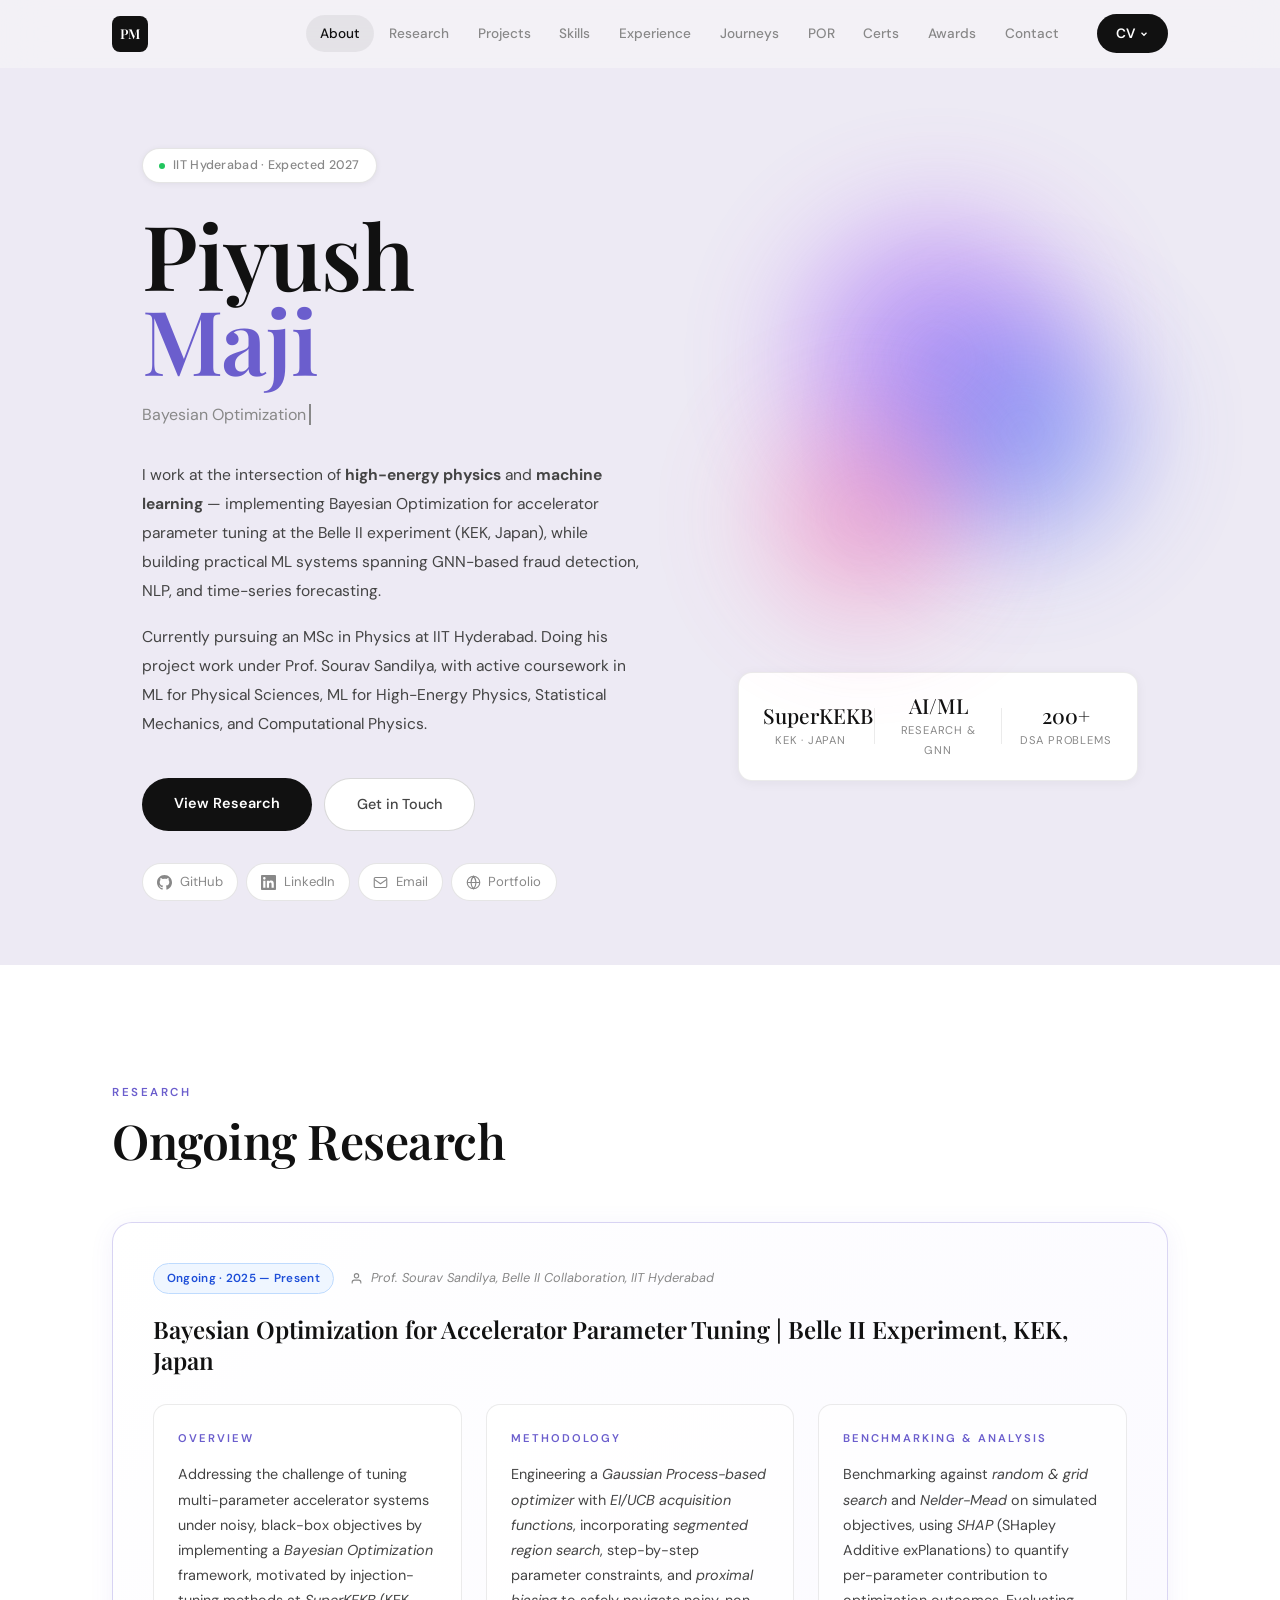
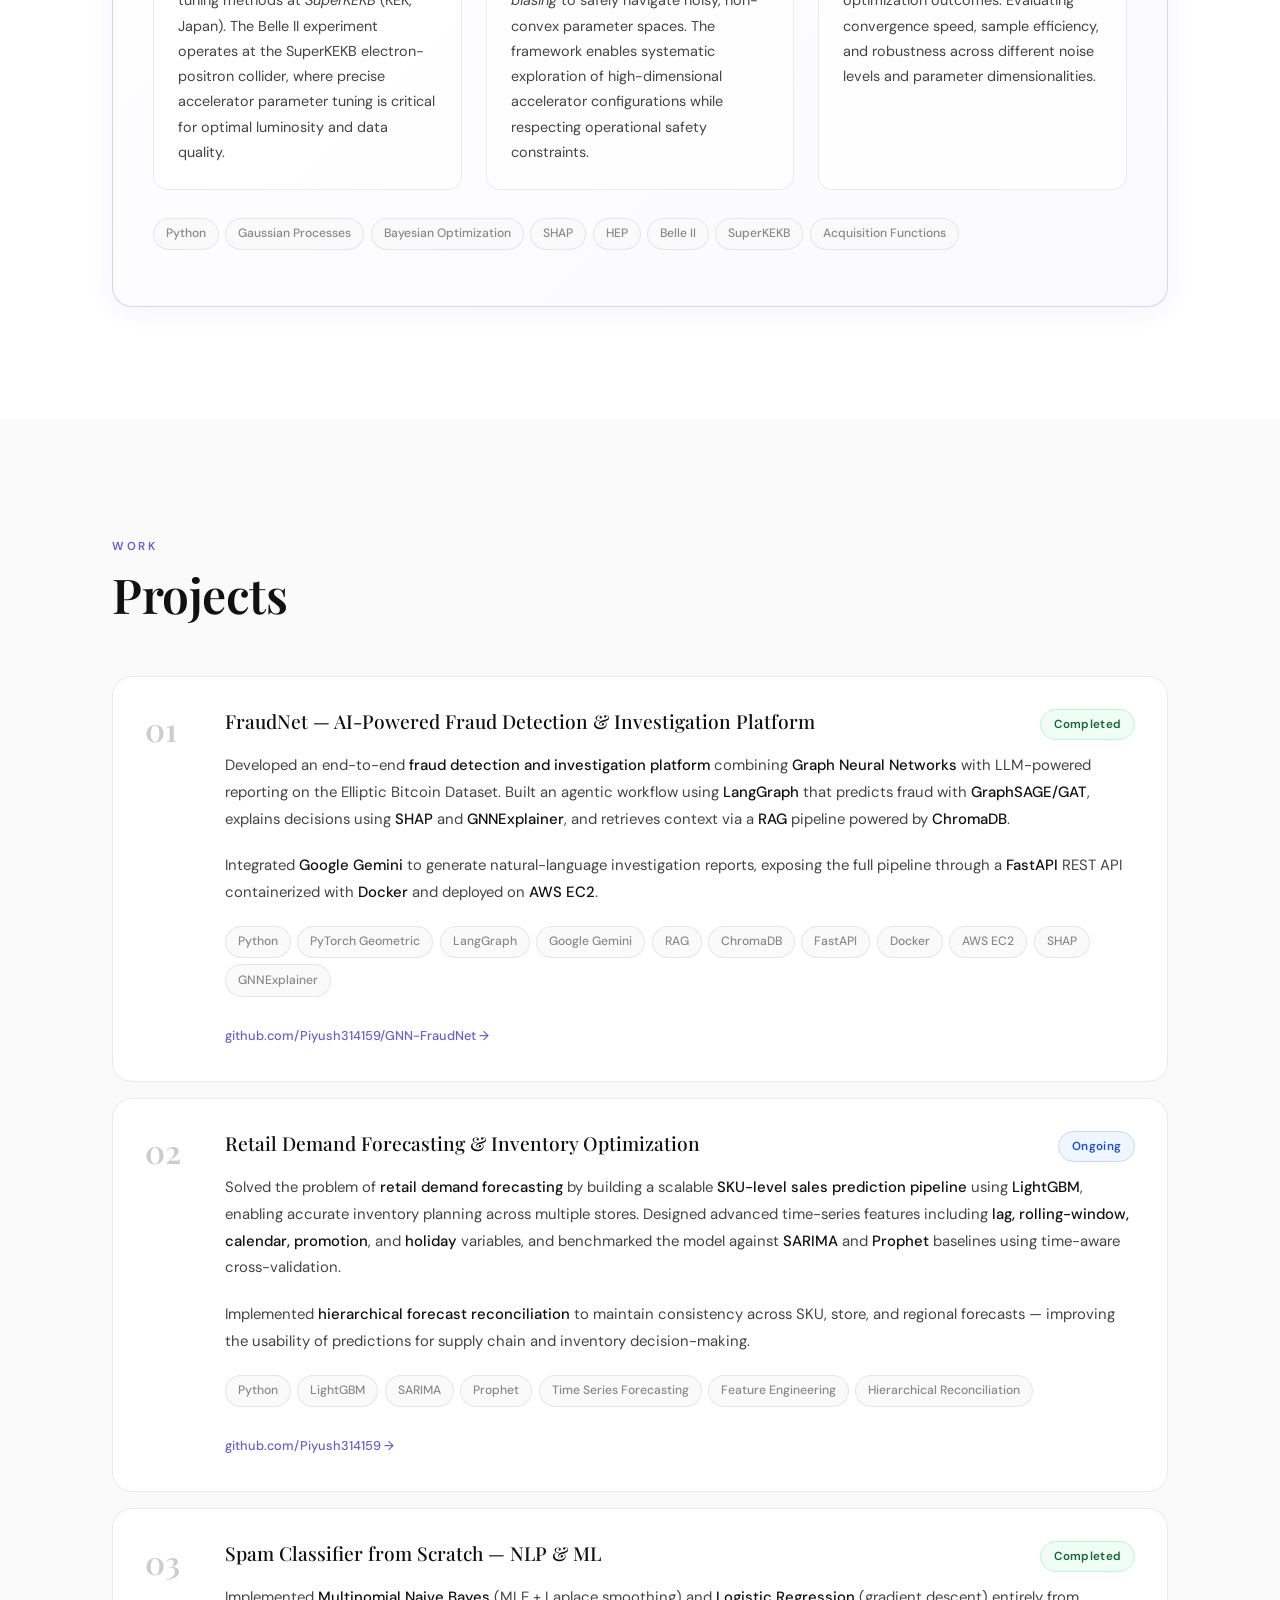
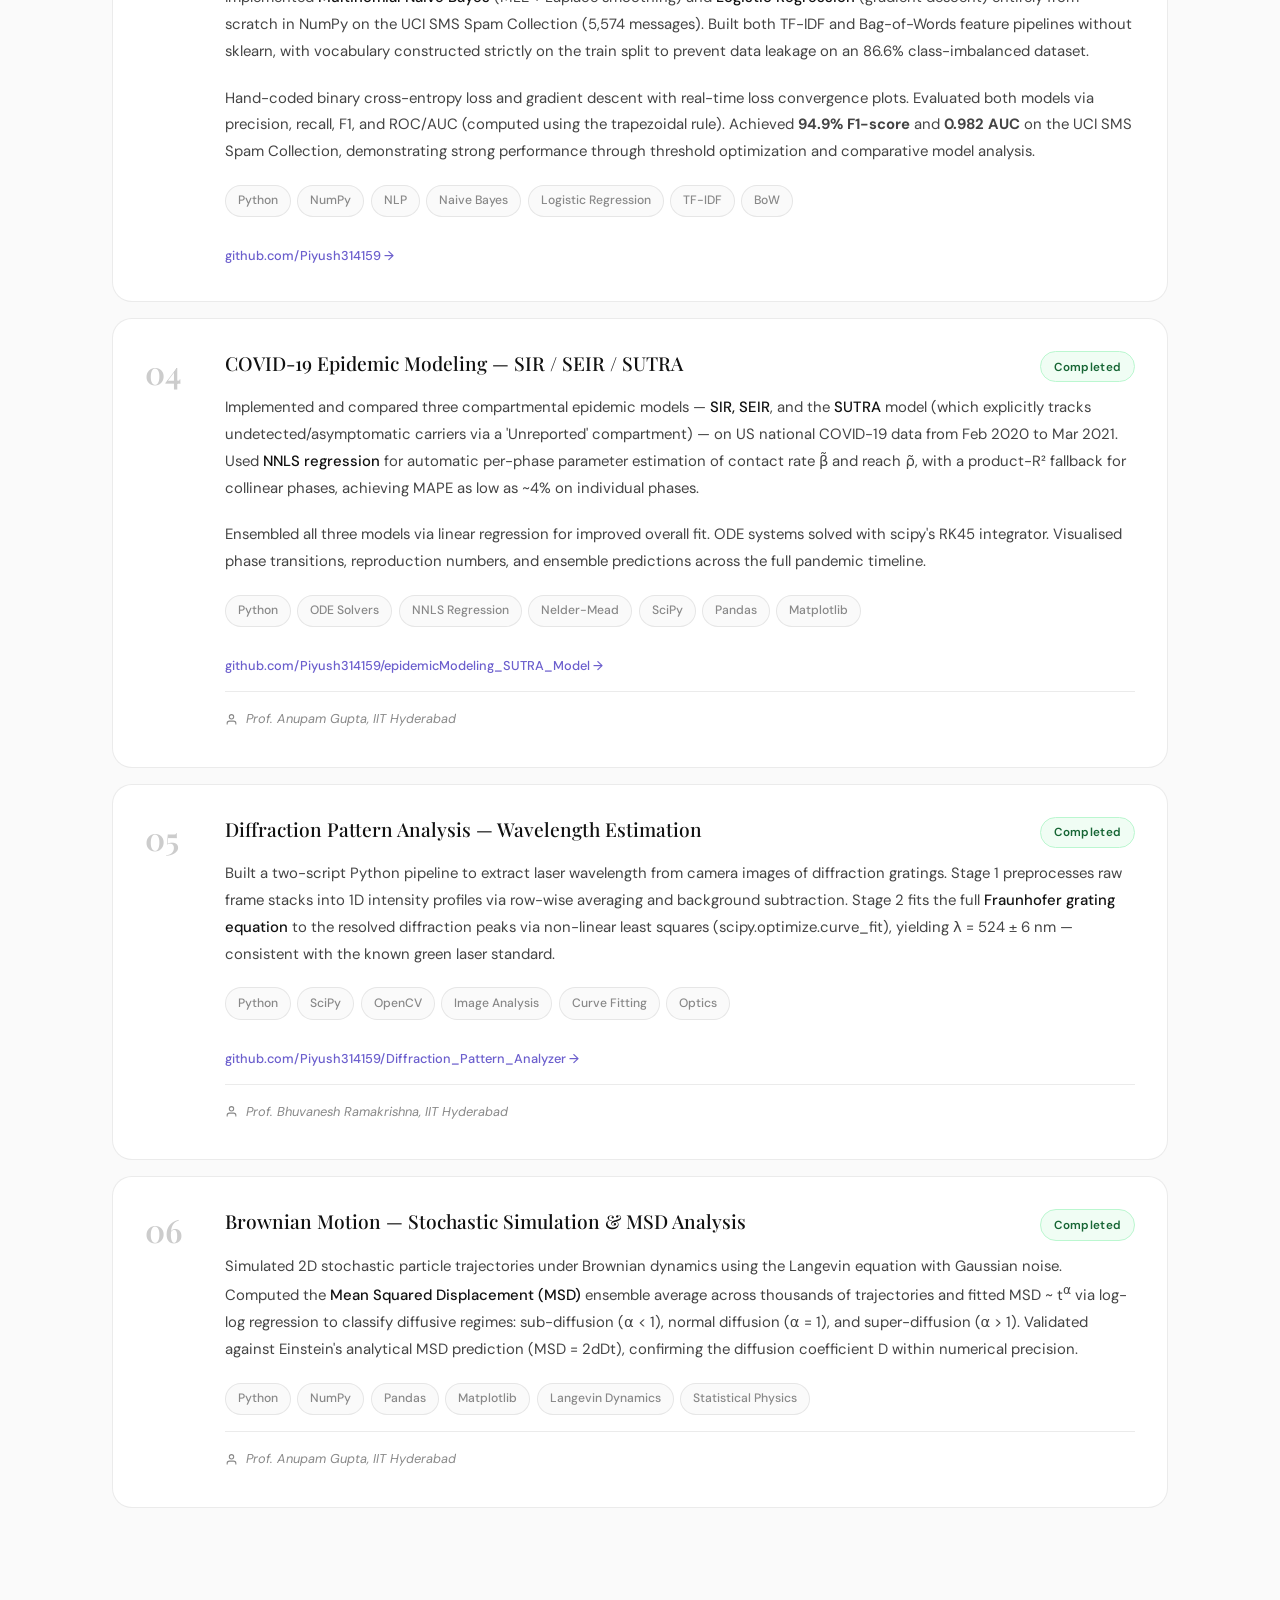
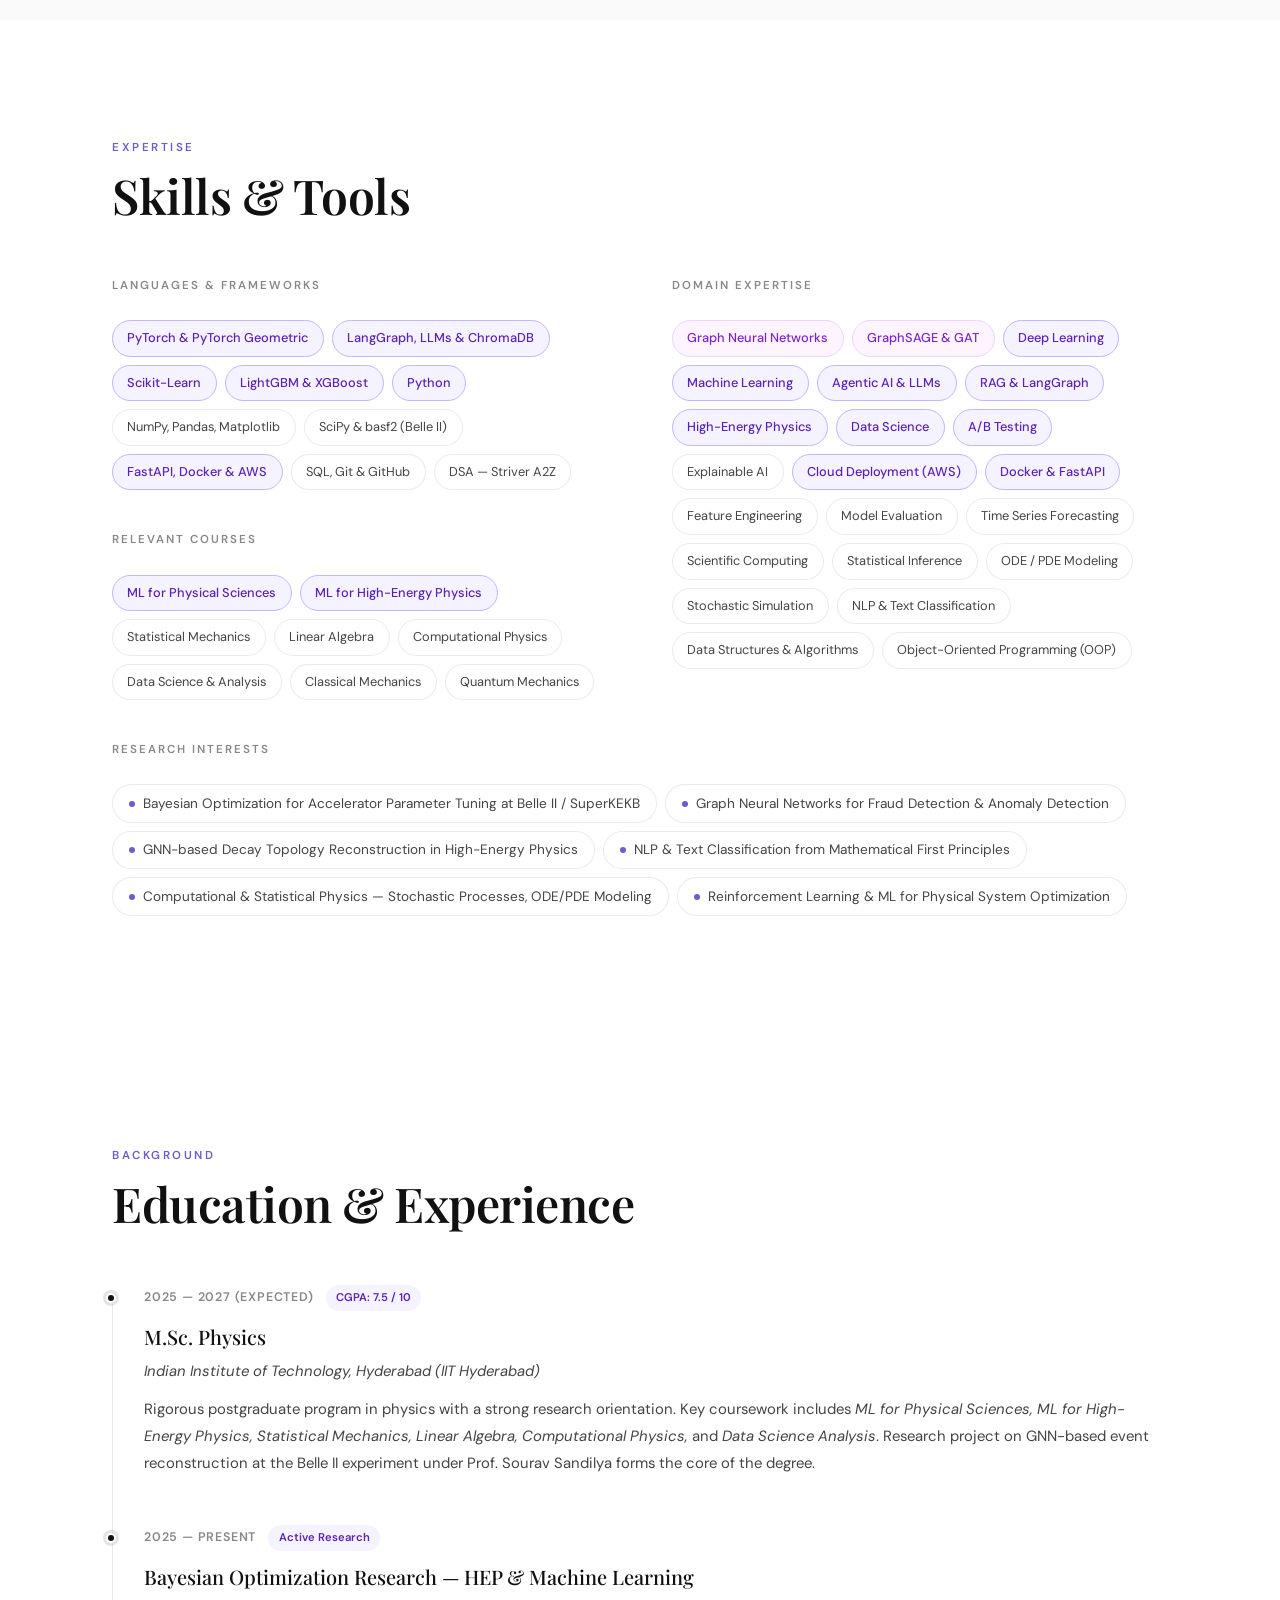
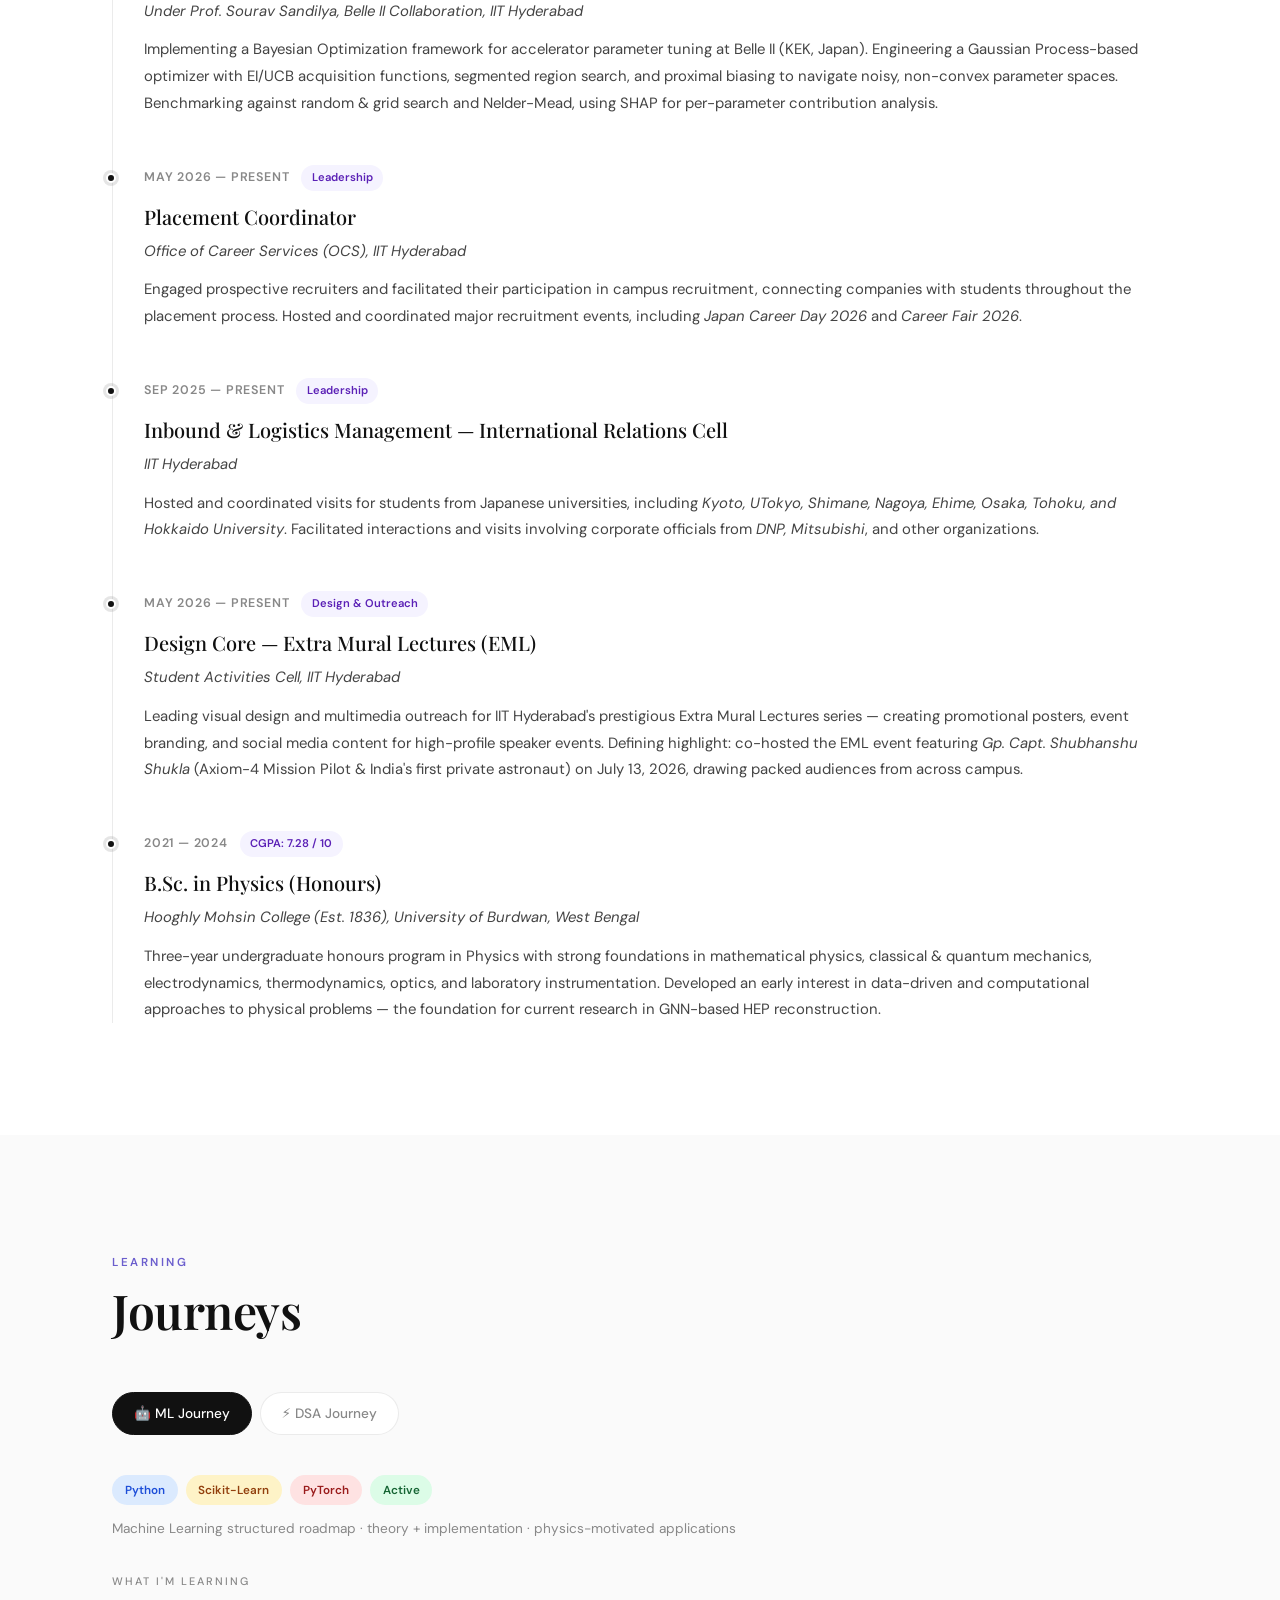
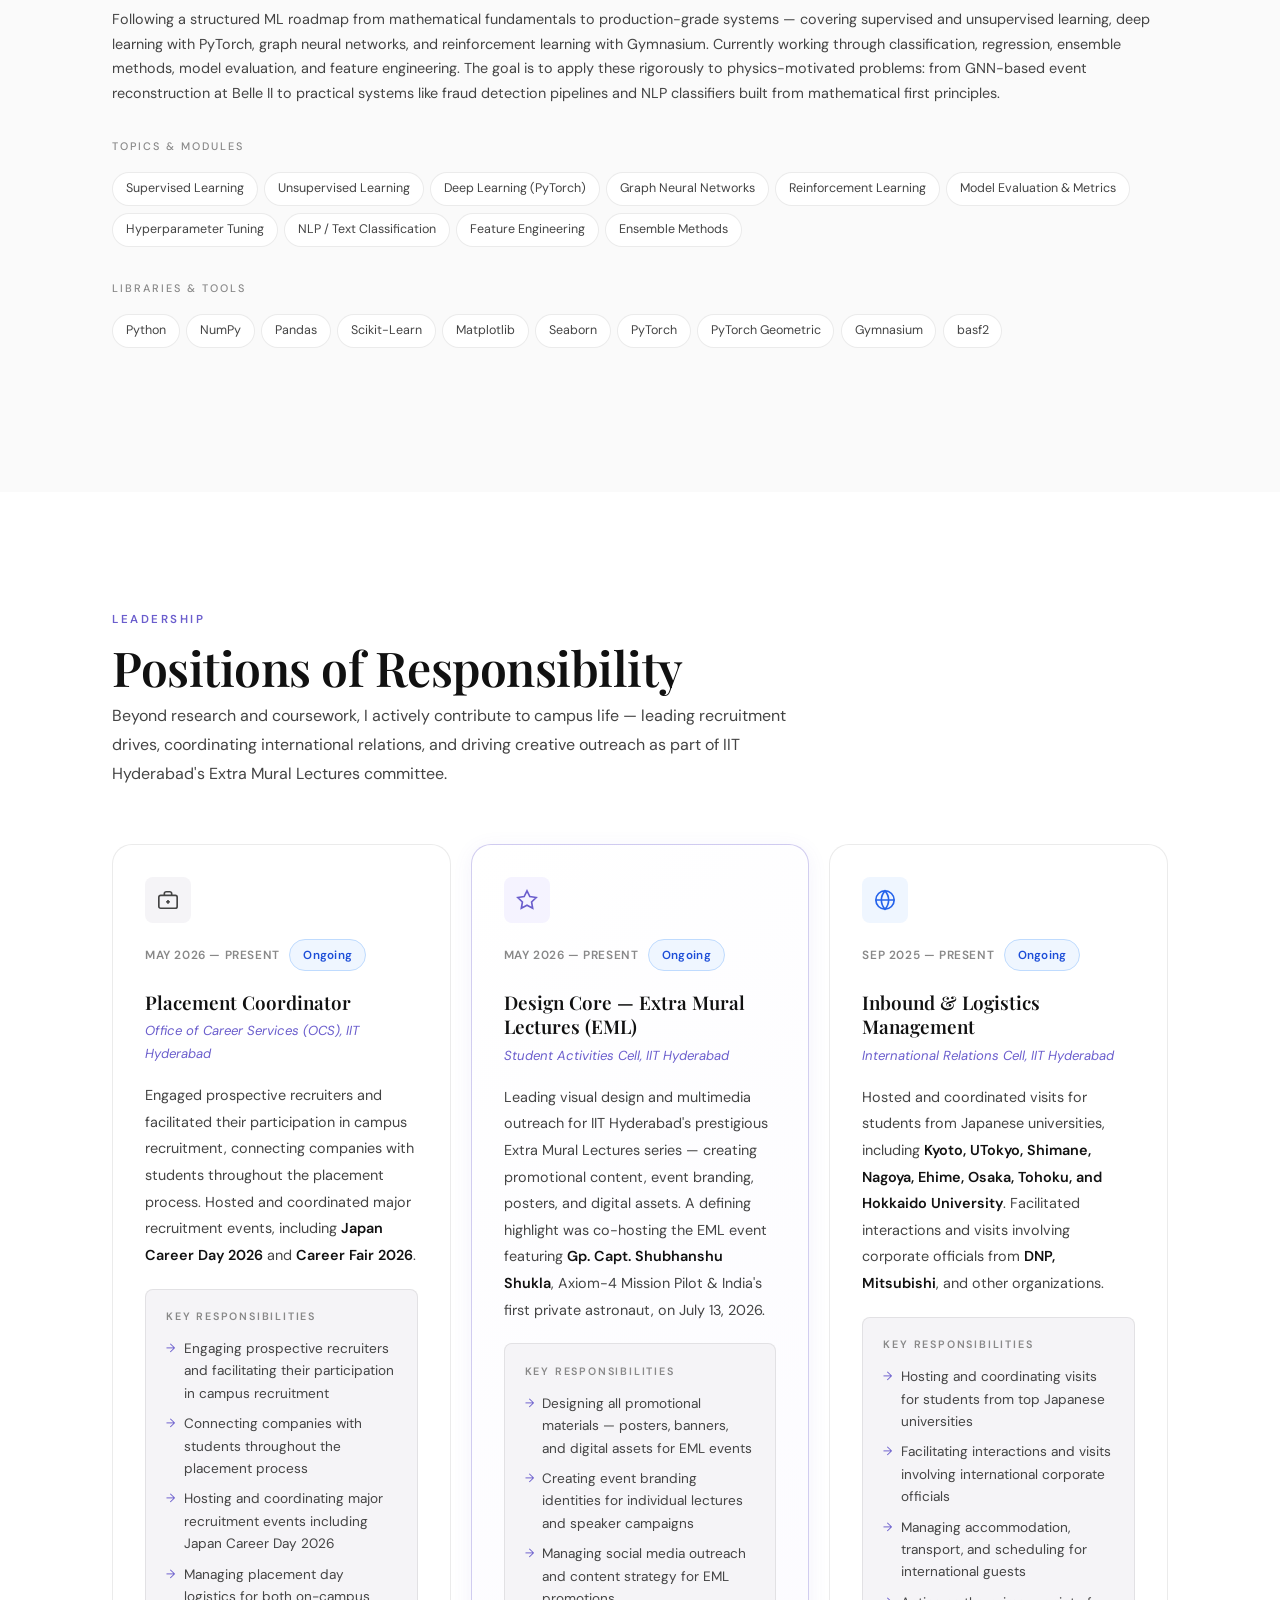
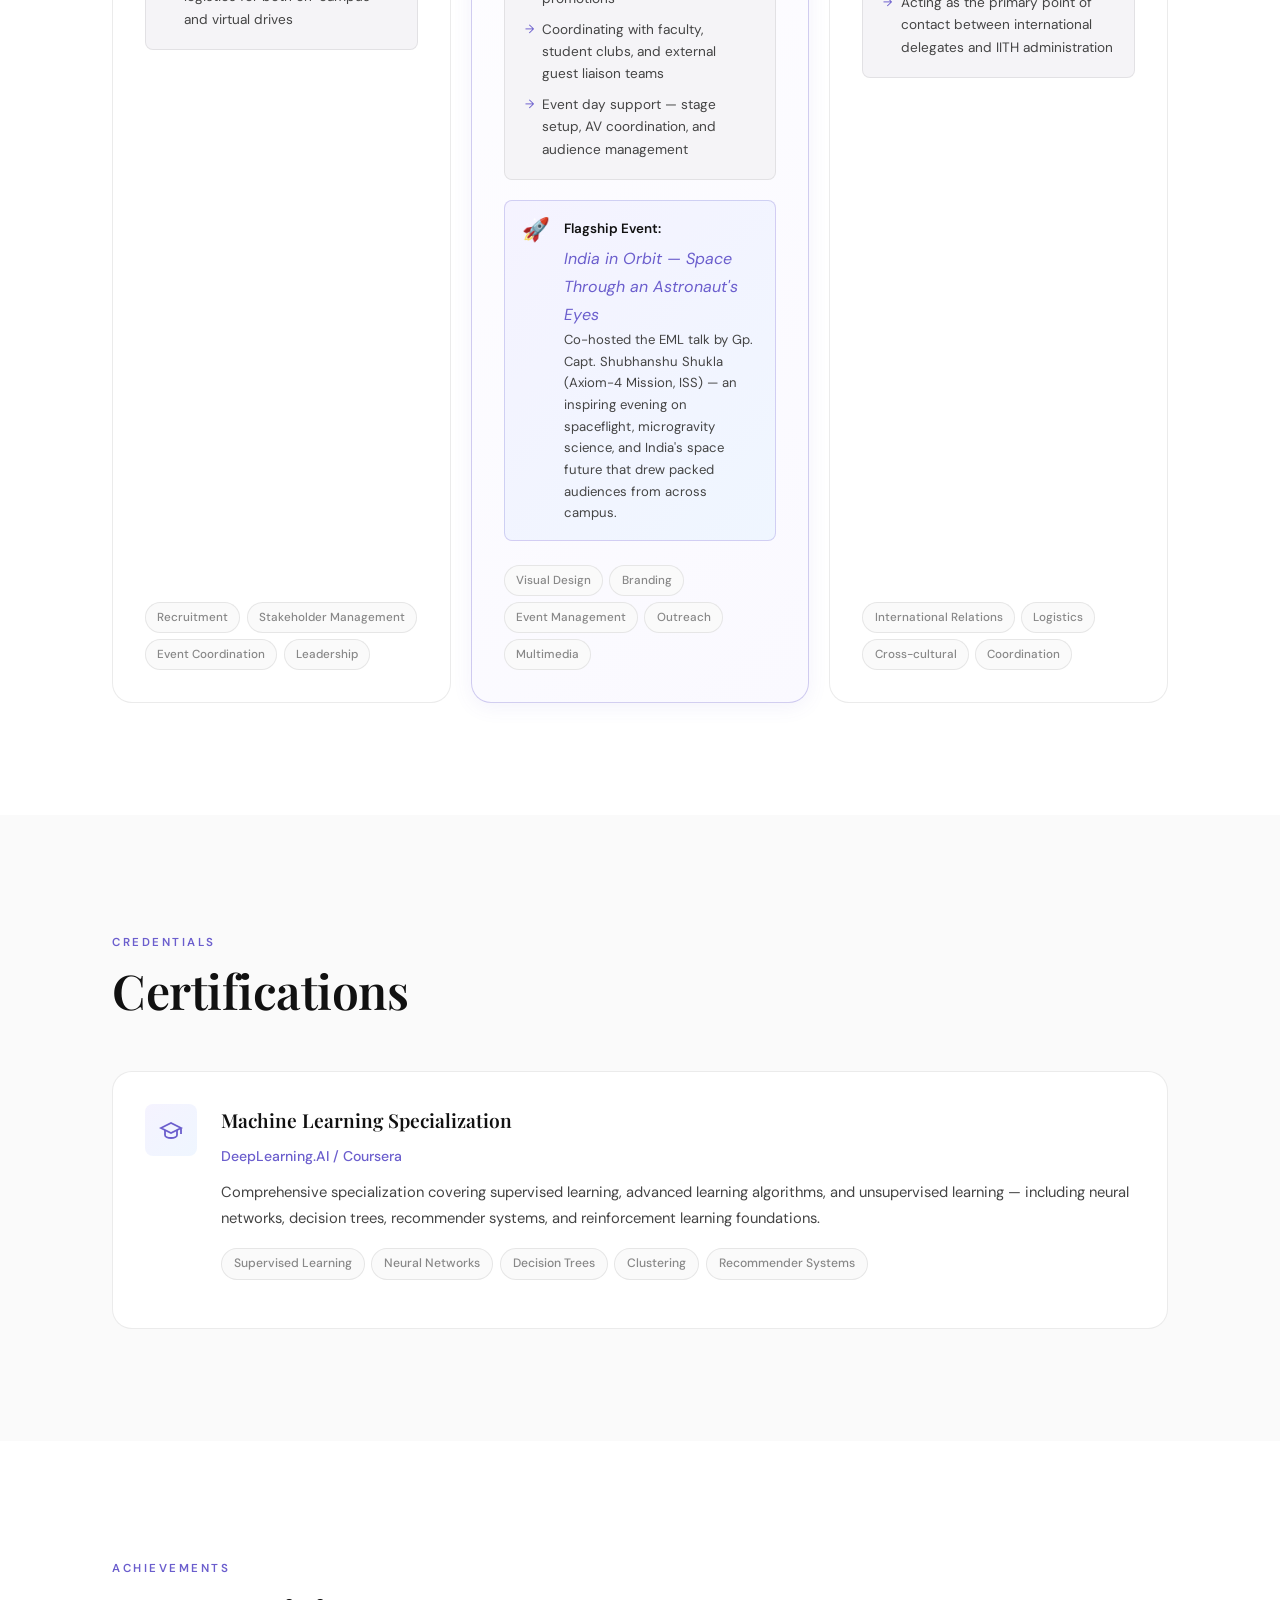
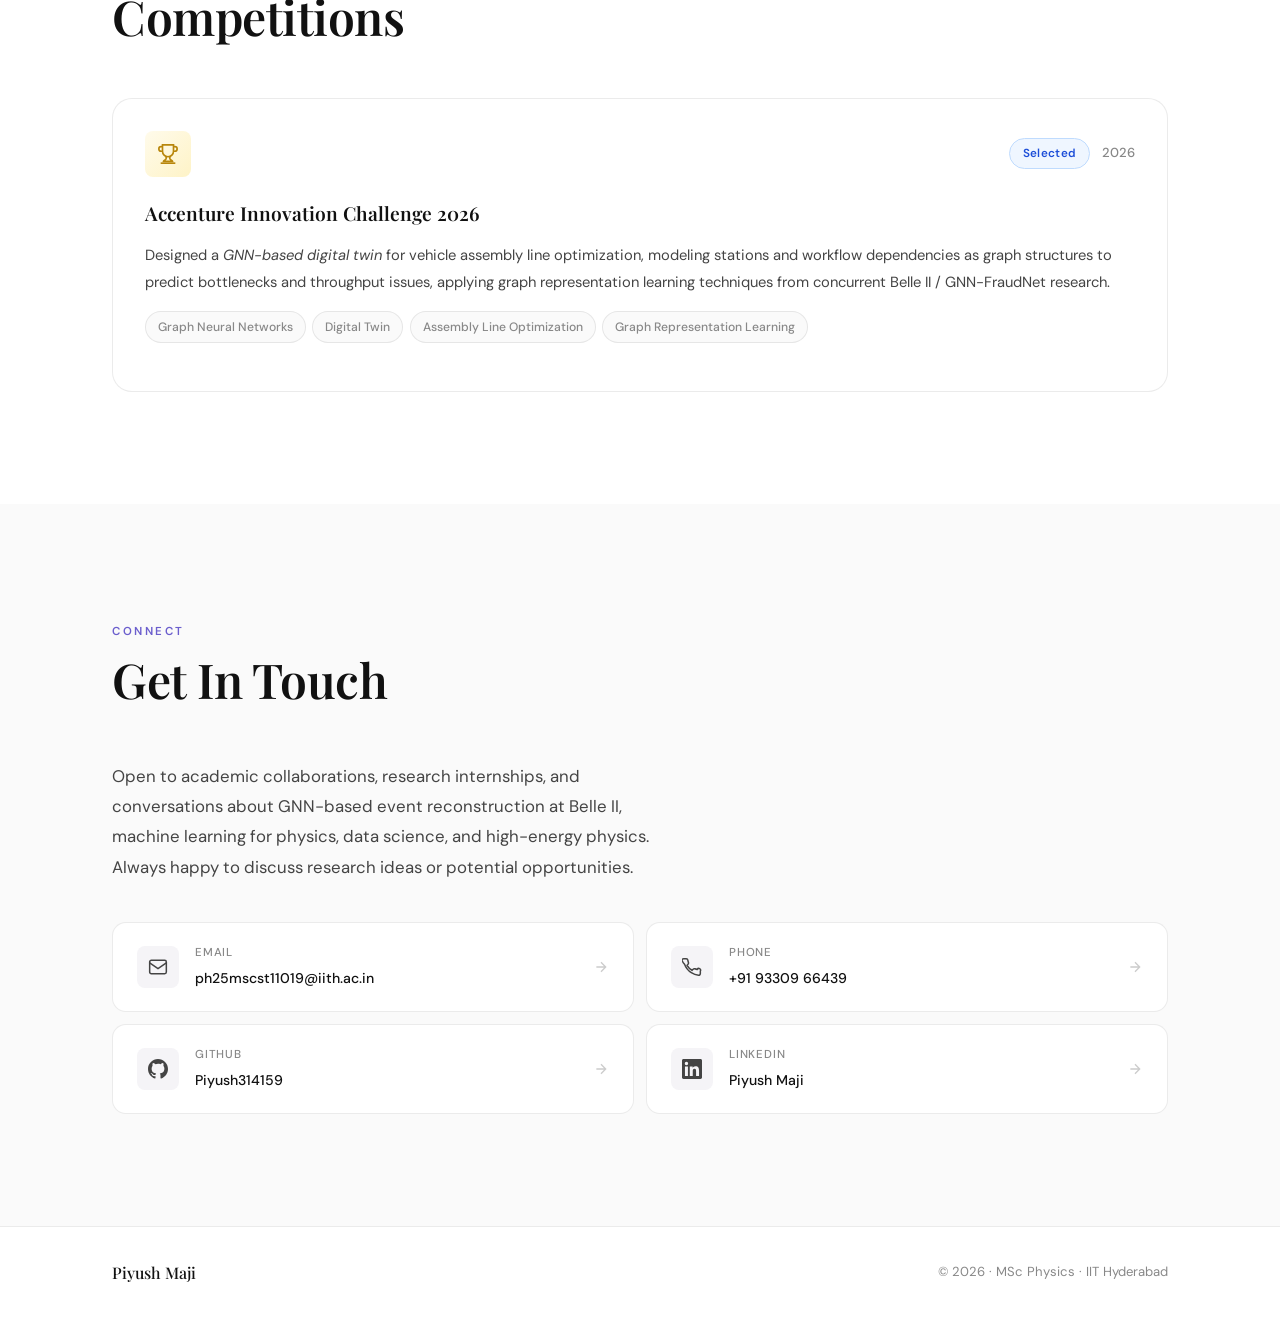
==== commit 4eaeccb5: "new changes" ====
--- a/index.html
+++ b/index.html
@@ -79,7 +79,7 @@
   <section class="hero" id="about">
     <div class="hero-inner">
       <div class="hero-intro">
-        <div class="hero-badge">MSc Physics · IIT Hyderabad · Expected 2027</div>
+        <div class="hero-badge">IIT Hyderabad · Expected 2027</div>
         <h1 class="hero-name">Piyush<br><em>Maji</em></h1>
         <p class="hero-tagline"><span class="typing-text"></span></p>
       </div>
@@ -105,7 +105,8 @@
             learning</strong> — implementing Bayesian Optimization for accelerator parameter tuning at the Belle II
           experiment (KEK, Japan), while building practical ML systems spanning GNN-based fraud
           detection, NLP, and time-series forecasting.</p>
-        <p class="hero-desc">Currently pursuing an MSc in Physics at IIT Hyderabad under Prof. Sourav Sandilya, with
+        <p class="hero-desc">Currently pursuing an MSc in Physics at IIT Hyderabad. Doing his project work under Prof.
+          Sourav Sandilya, with
           active coursework in ML for Physical Sciences, ML for High-Energy Physics, Statistical Mechanics, and
           Computational Physics.</p>
         <div class="hero-actions">
@@ -217,7 +218,8 @@
                 Networks</em> with LLM-powered reporting on the Elliptic Bitcoin Dataset. Built an agentic workflow
               using <em>LangGraph</em> that predicts fraud with <em>GraphSAGE/GAT</em>, explains decisions using
               <em>SHAP</em> and <em>GNNExplainer</em>, and retrieves context via a <em>RAG</em> pipeline powered by
-              <em>ChromaDB</em>.</p>
+              <em>ChromaDB</em>.
+            </p>
             <p>Integrated <em>Google Gemini</em> to generate natural-language investigation reports, exposing the full
               pipeline through a <em>FastAPI</em> REST API containerized with <em>Docker</em> and deployed on <em>AWS
                 EC2</em>.</p>
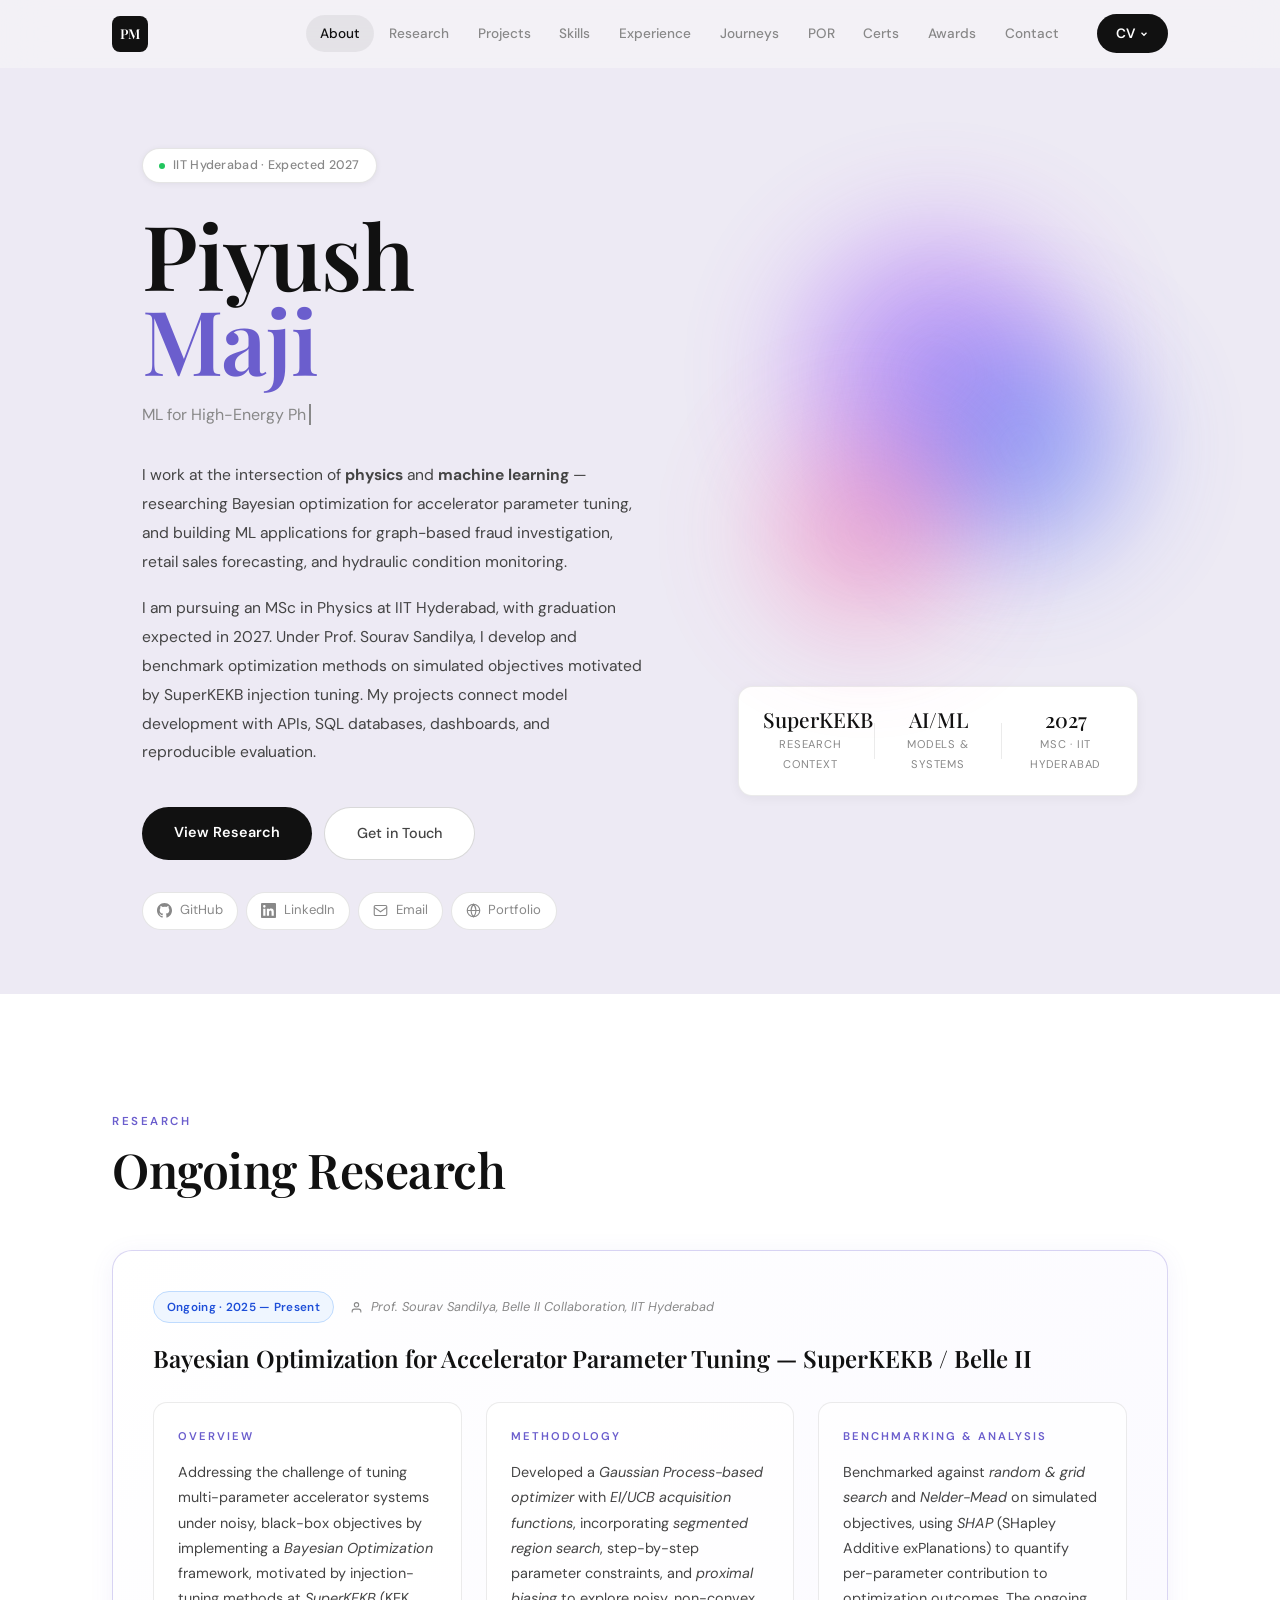
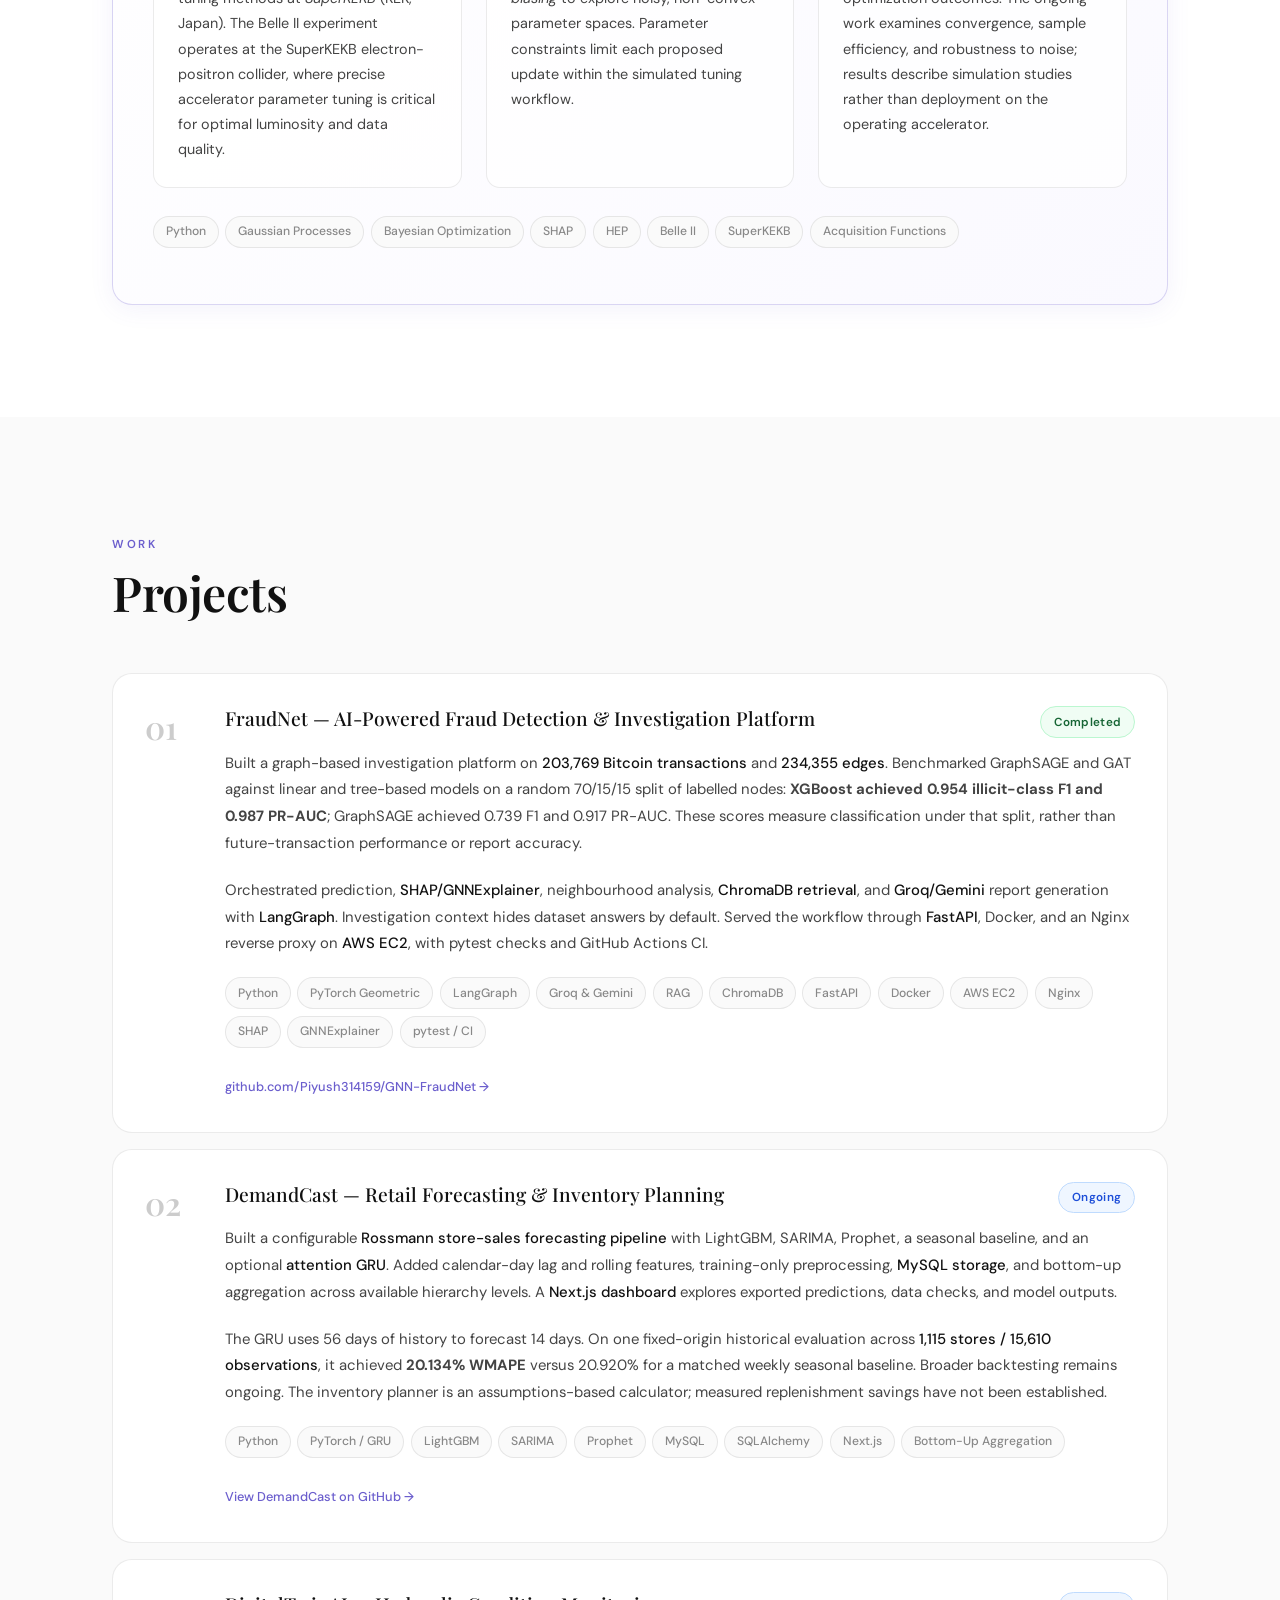
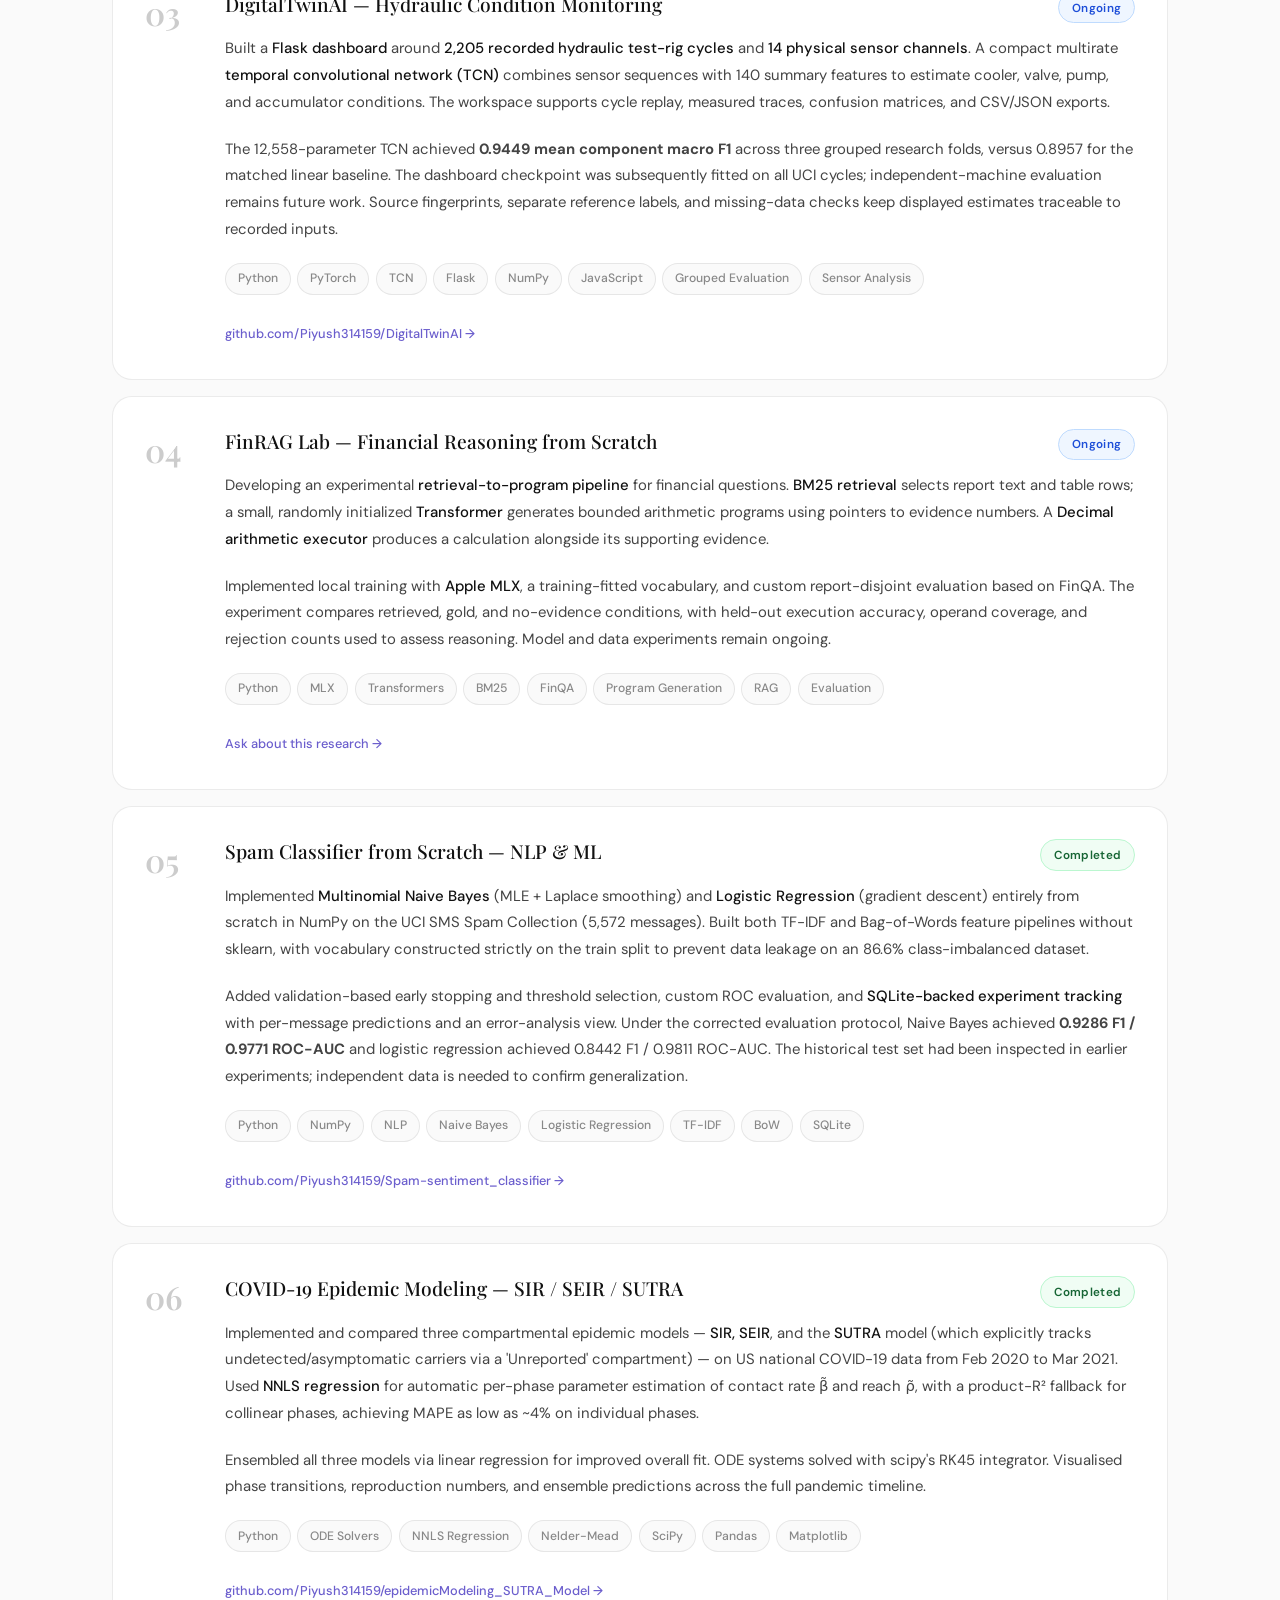
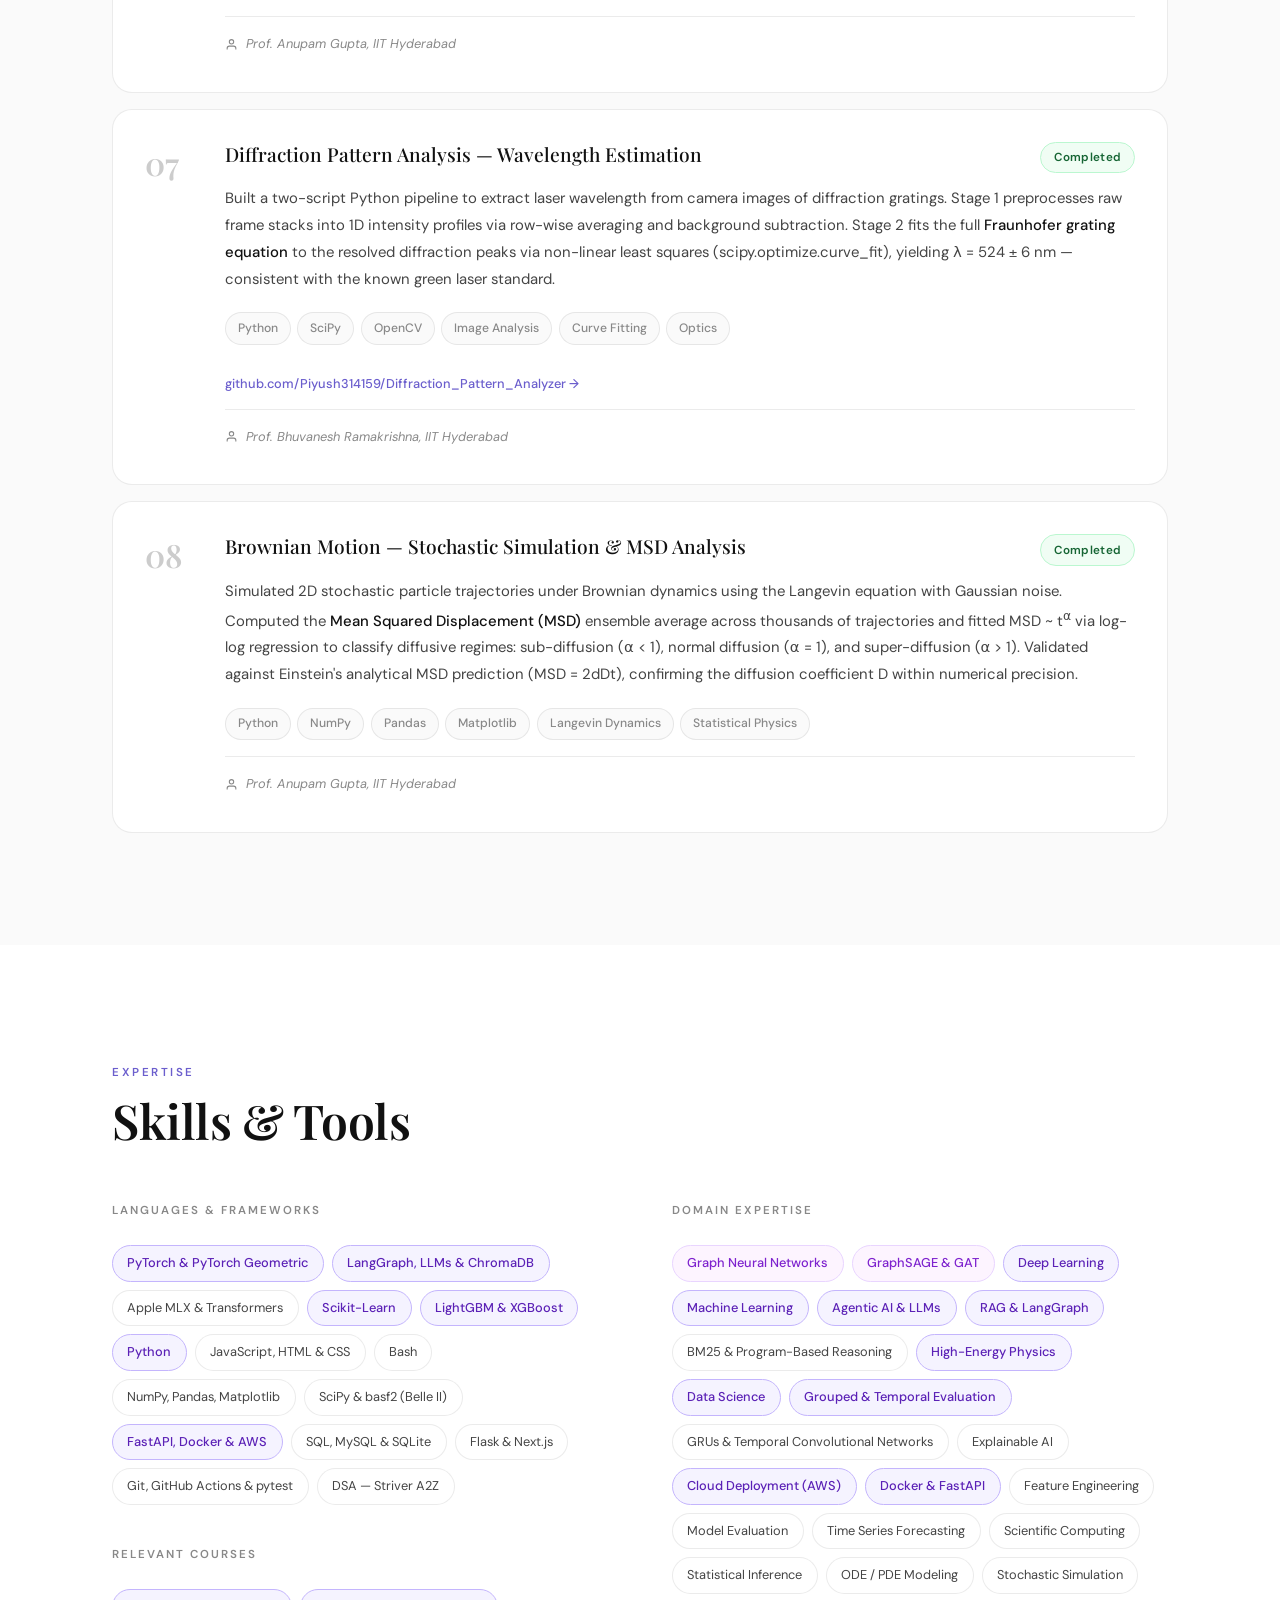
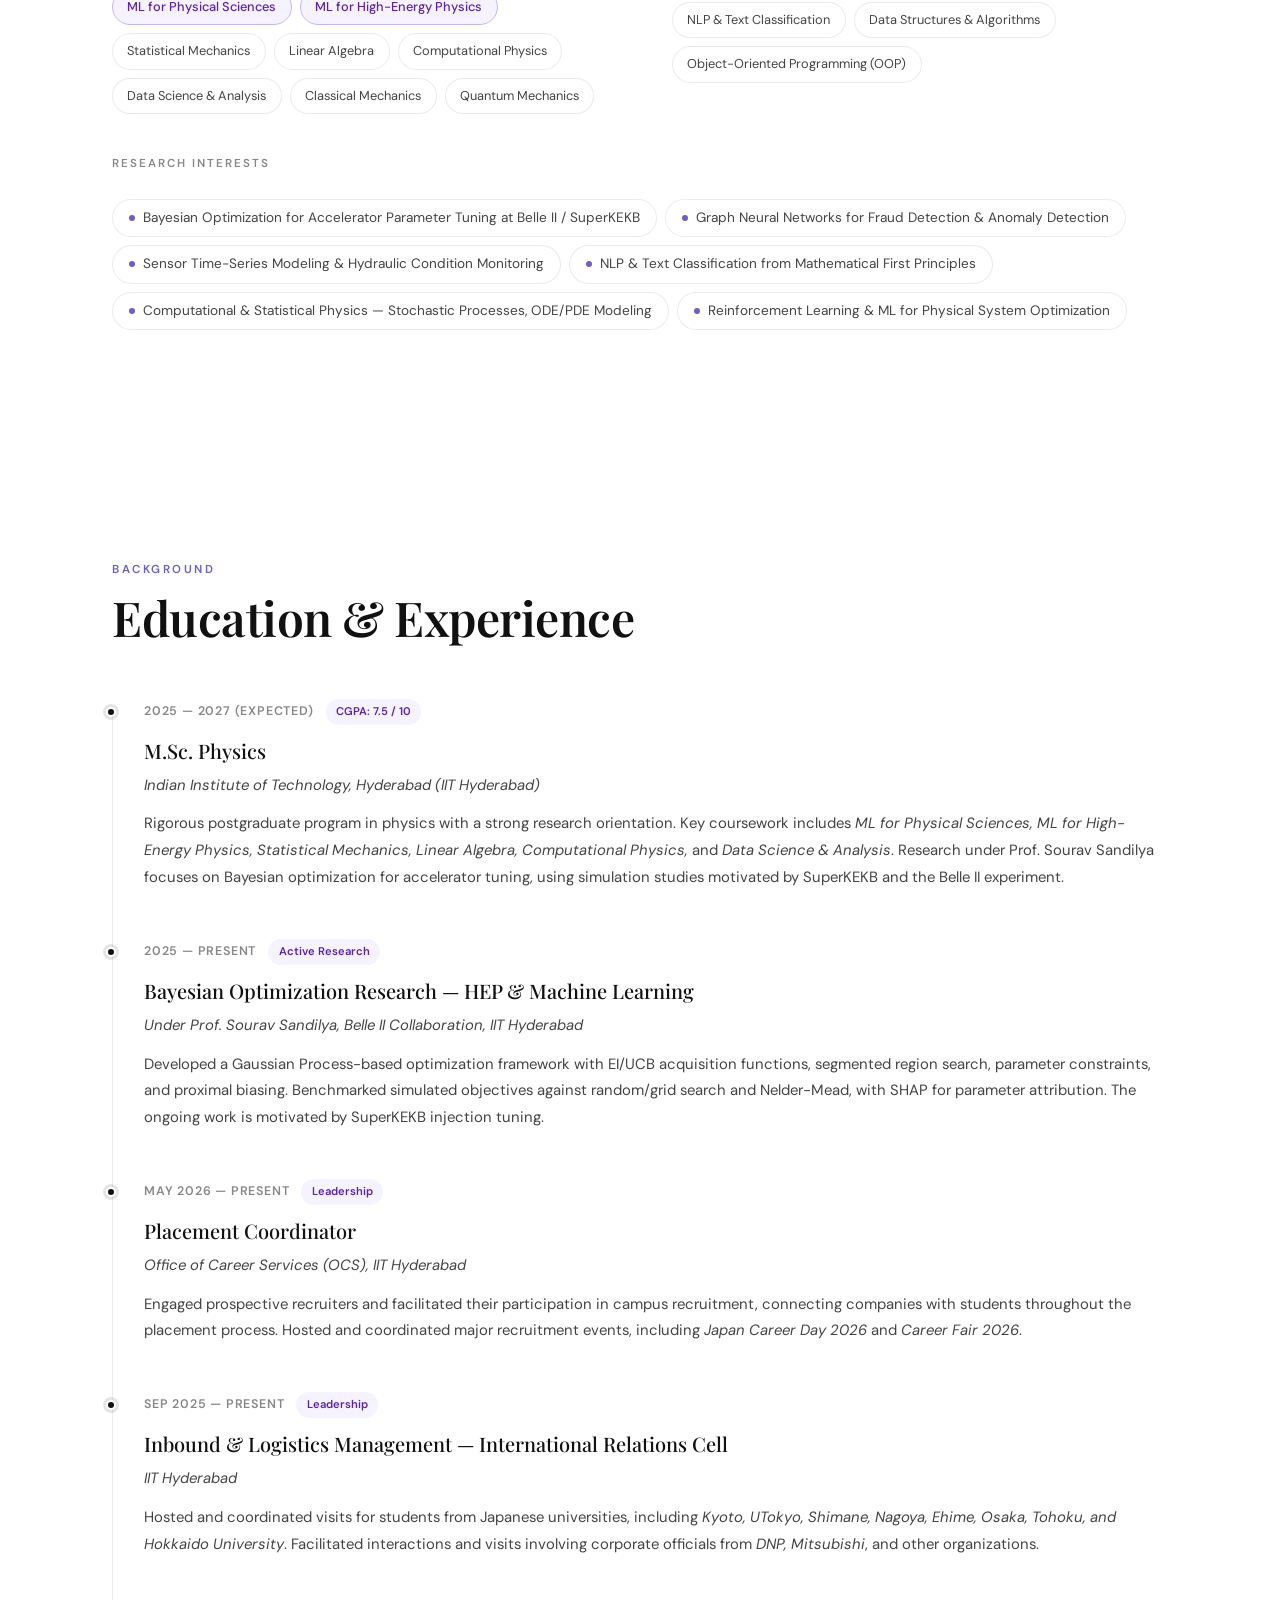
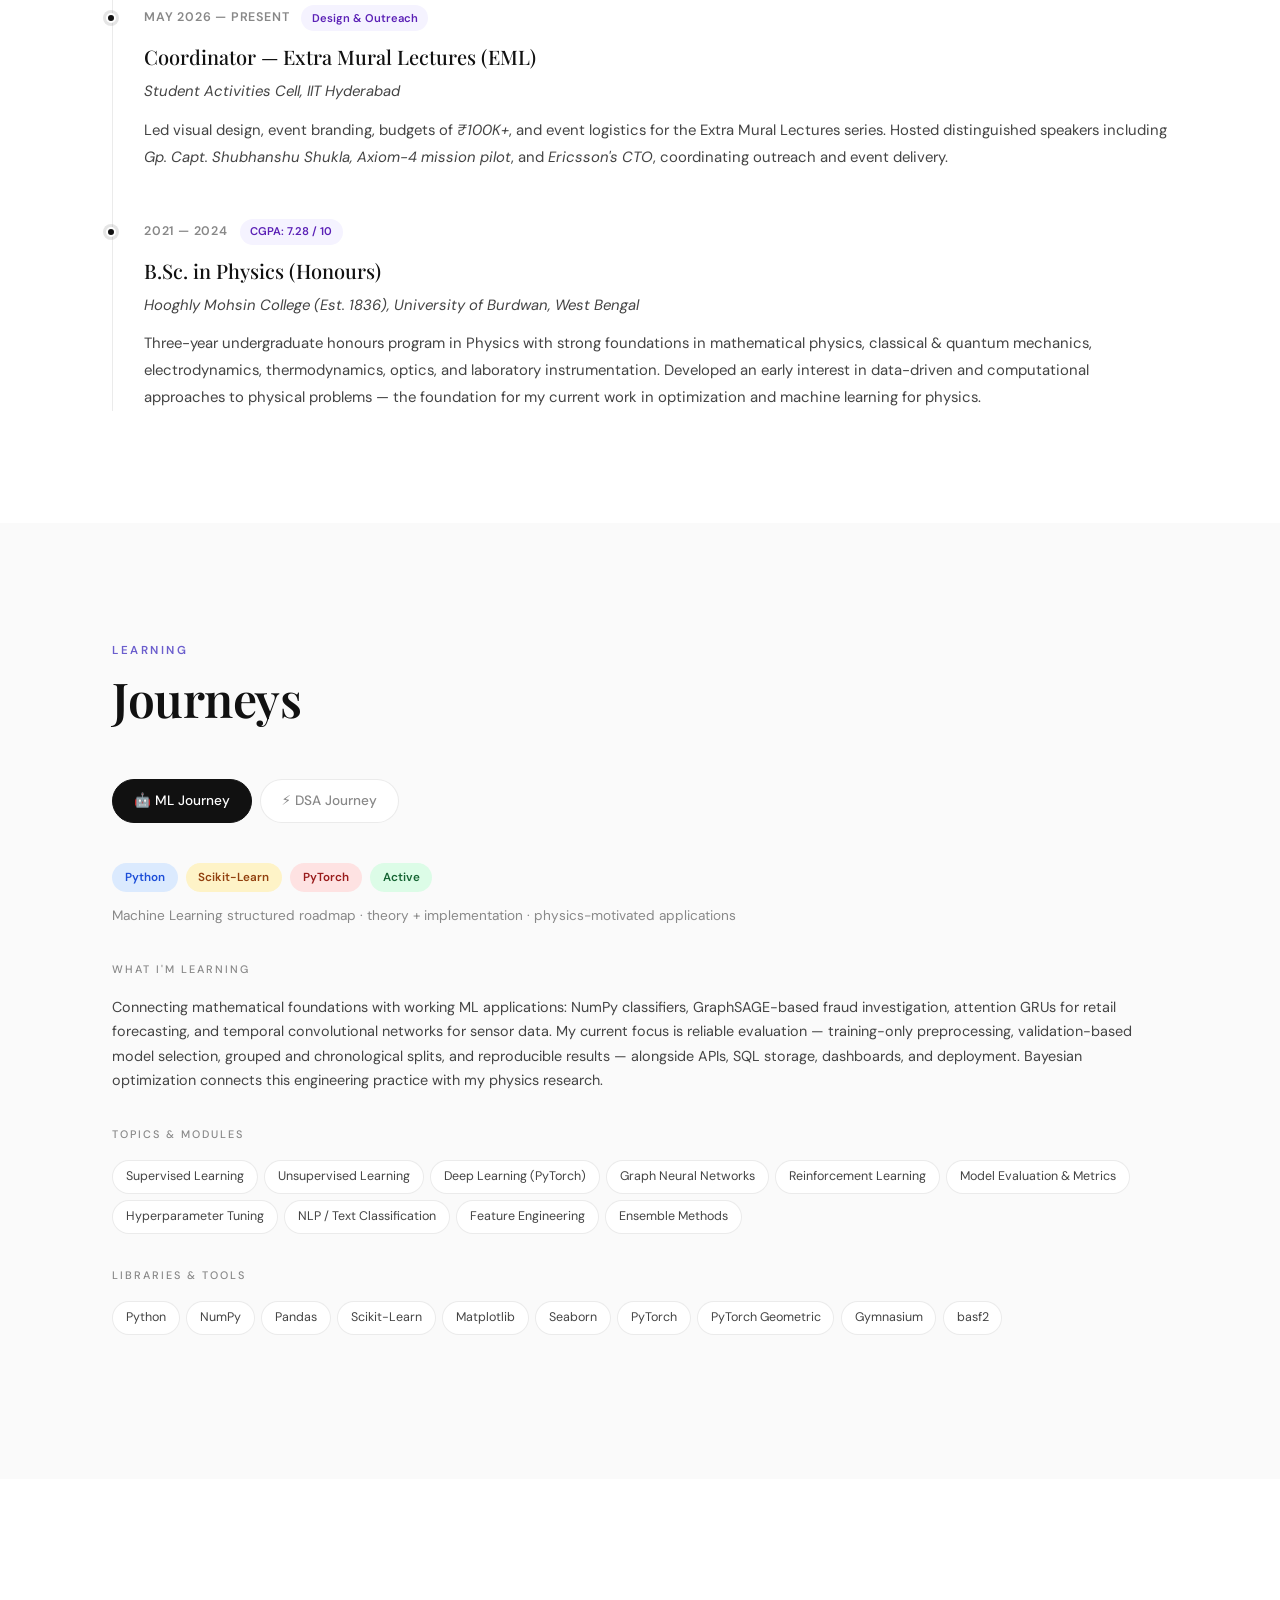
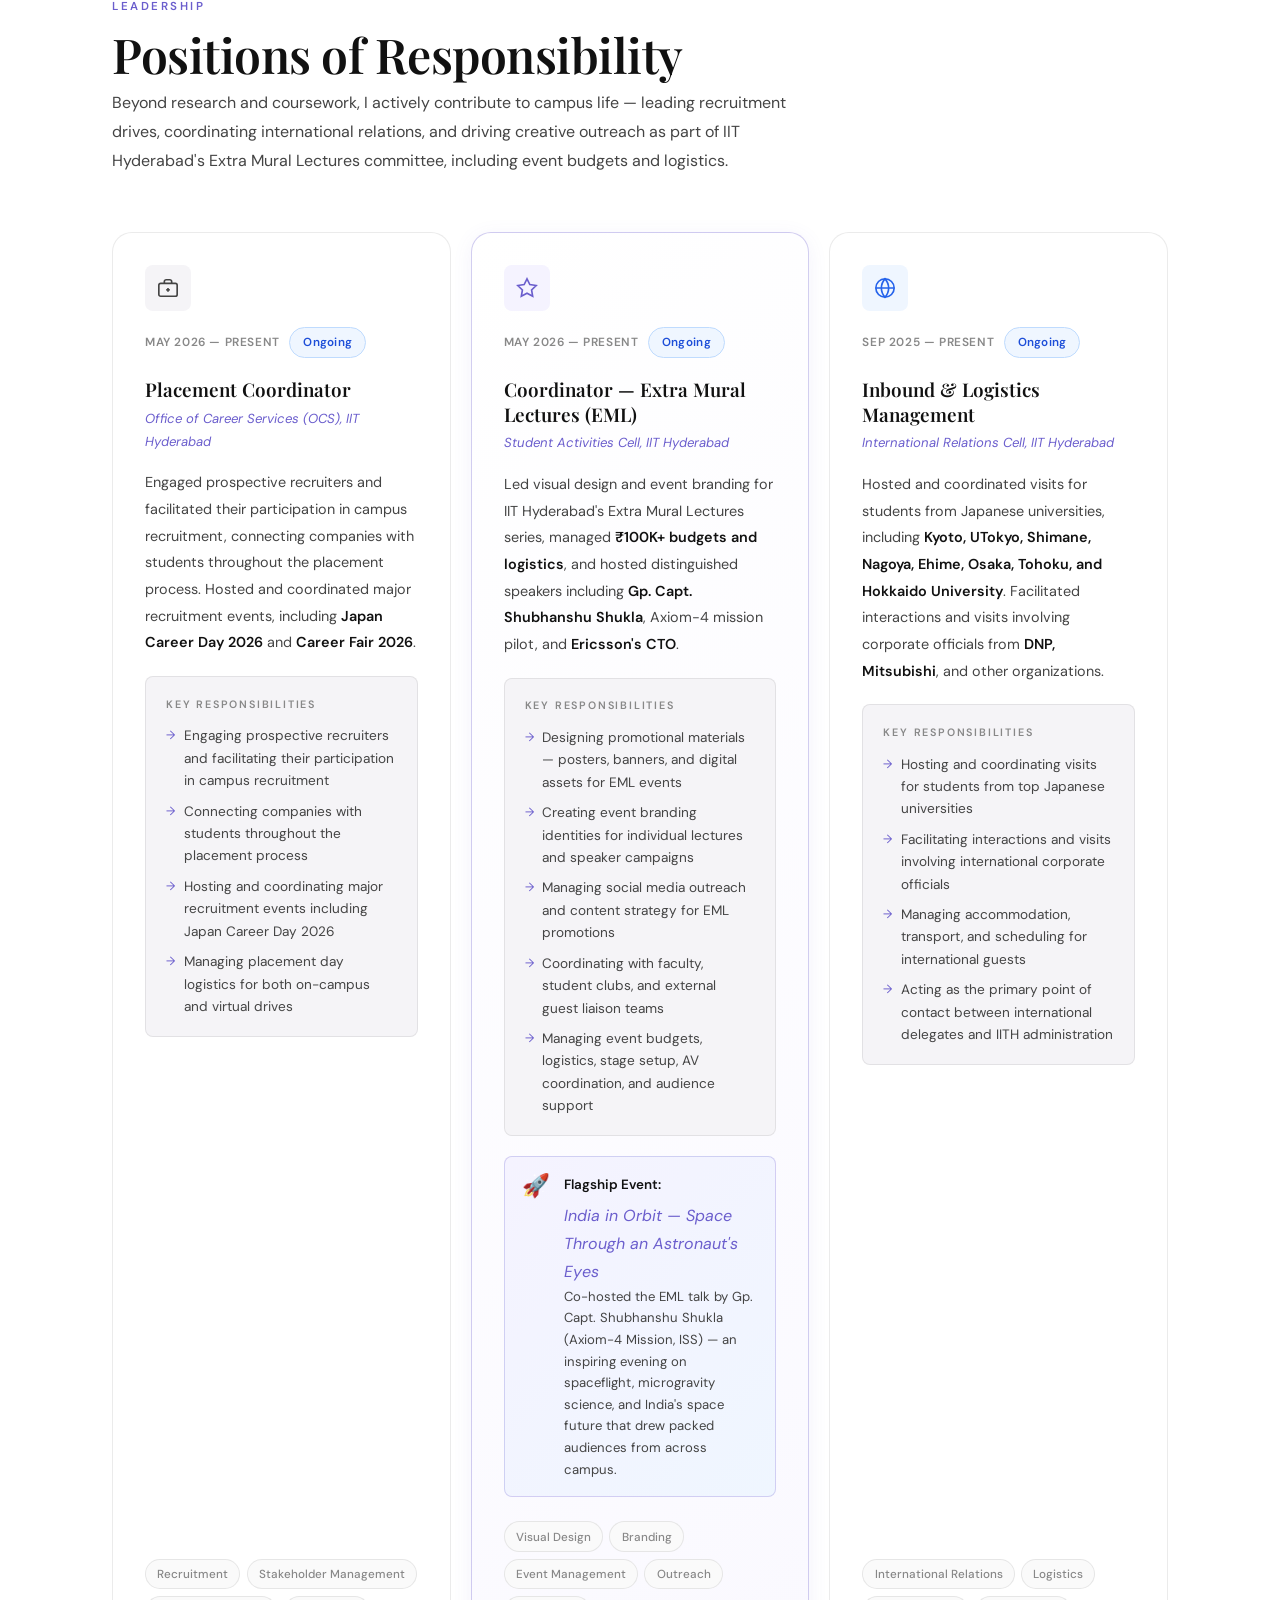
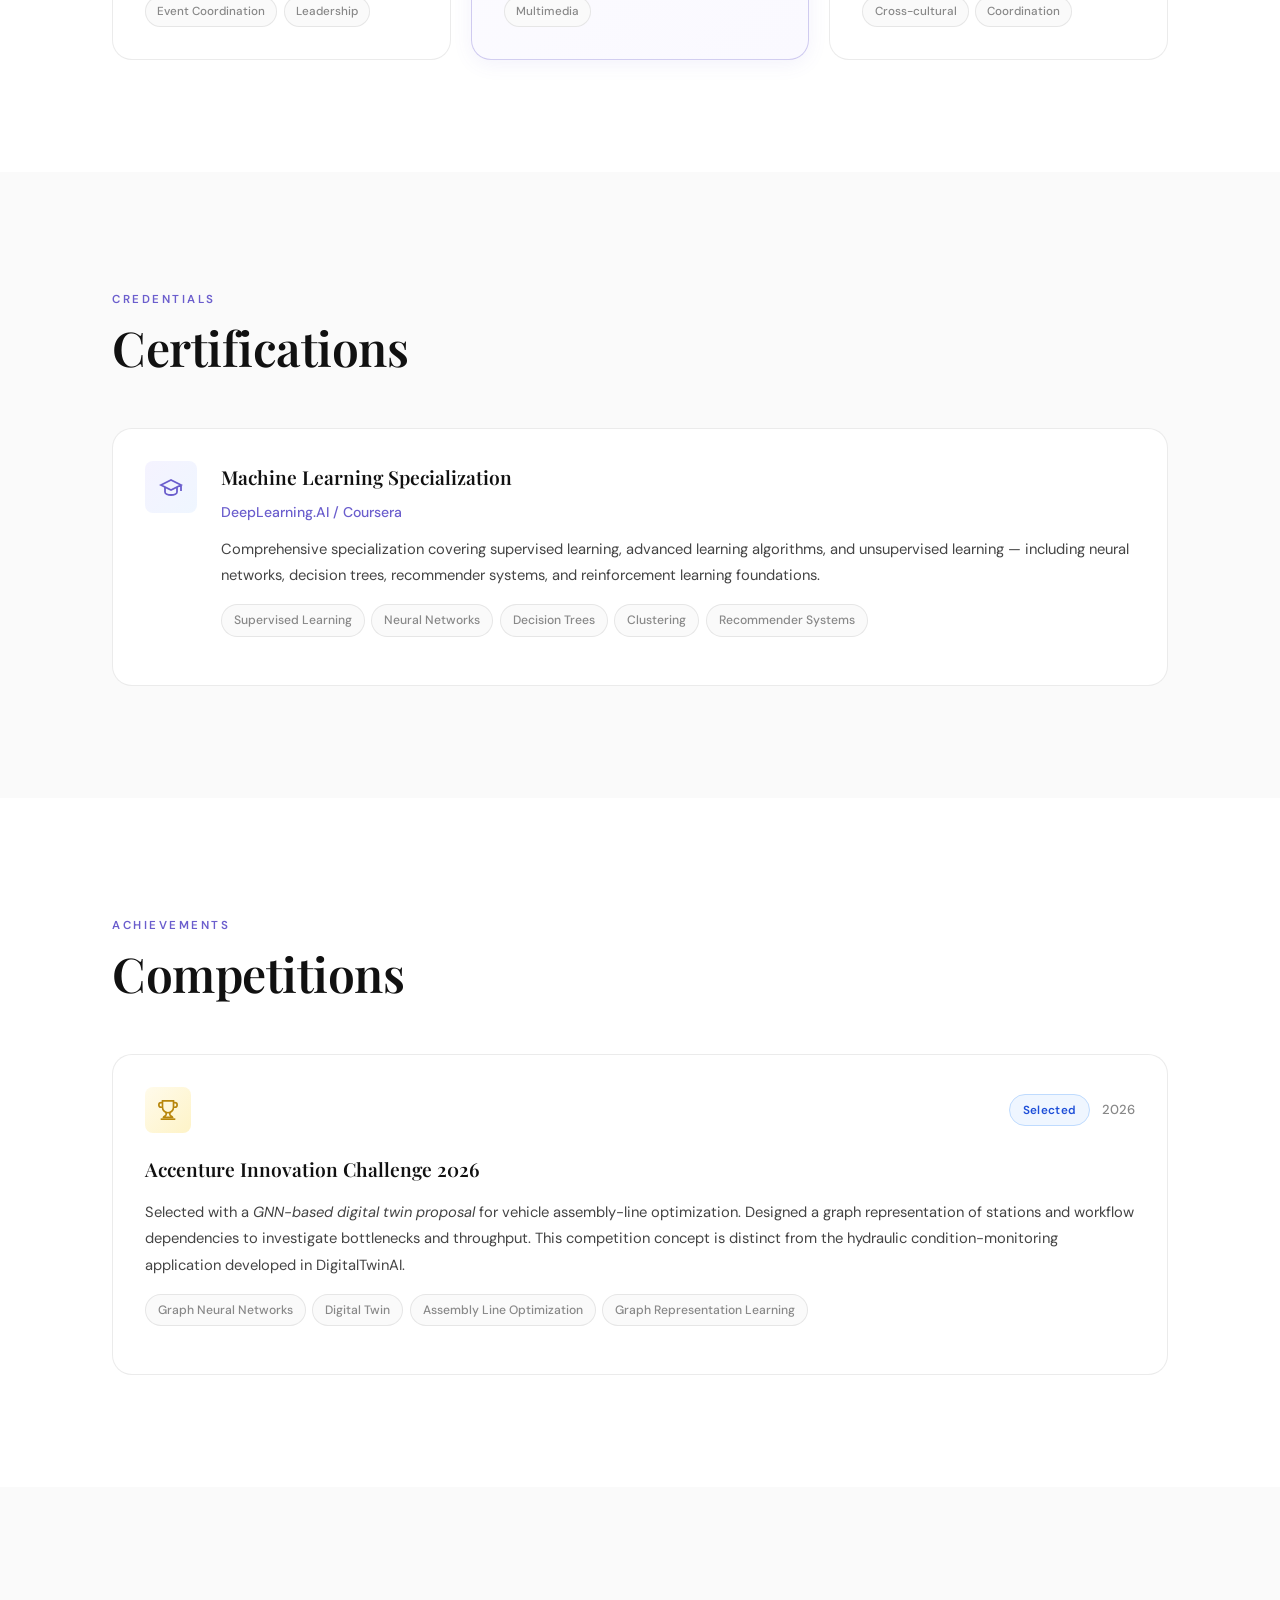
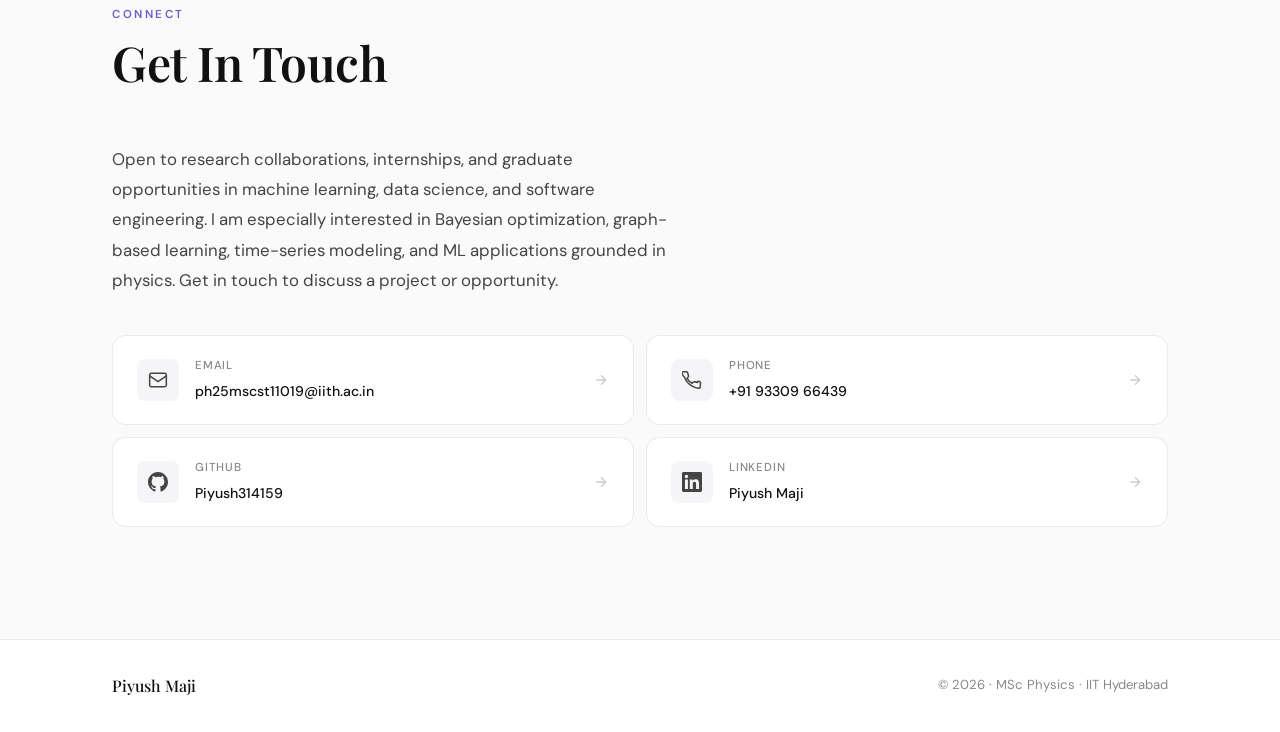
==== commit 21f0da3b: "Update portfolio projects and profile; fix navigation and CV accessibility Refresh content from the " ====
--- a/index.html
+++ b/index.html
@@ -6,10 +6,14 @@
   <meta name="viewport" content="width=device-width, initial-scale=1.0">
   <title>Piyush Maji — Physics &amp; ML Research · IIT Hyderabad</title>
   <meta name="description"
-    content="Piyush Maji — MSc Physics student at IIT Hyderabad, working on GNN-based full event reconstruction at Belle II (GraFEI), graph neural networks for fraud detection, and computational physics.">
+    content="Piyush Maji — MSc Physics student at IIT Hyderabad researching Bayesian optimization for accelerator tuning, with projects in graph-based fraud investigation, retail forecasting, and hydraulic condition monitoring.">
   <meta name="author" content="Piyush Maji">
   <meta property="og:title" content="Piyush Maji — Physics &amp; ML Research">
-  <meta property="og:description" content="MSc Physics · IIT Hyderabad · GraFEI · GNN · Belle II">
+  <meta property="og:description" content="MSc Physics · IIT Hyderabad · Bayesian Optimization · FraudNet · DemandCast · DigitalTwinAI">
+  <meta property="og:type" content="website">
+  <meta property="og:url" content="https://piyushmaji314.me/">
+  <meta property="og:locale" content="en_IN">
+  <link rel="canonical" href="https://piyushmaji314.me/">
   <link rel="preconnect" href="https://fonts.googleapis.com">
   <link rel="preconnect" href="https://fonts.gstatic.com" crossorigin>
   <link
@@ -23,7 +27,7 @@
   <header class="site-header" id="siteHeader">
     <div class="header-inner">
       <a href="#about" class="wordmark">PM</a>
-      <nav class="main-nav">
+      <nav class="main-nav" aria-label="Main navigation">
         <a href="#about" class="nav-item active" data-nav="about">About</a>
         <a href="#research" class="nav-item" data-nav="research">Research</a>
         <a href="#projects" class="nav-item" data-nav="projects">Projects</a>
@@ -36,7 +40,7 @@
         <a href="#contact" class="nav-item" data-nav="contact">Contact</a>
       </nav>
       <div class="cv-dropdown" id="cvDropdown">
-        <button class="nav-cta" id="cvDropdownBtn">CV <svg width="10" height="10" viewBox="0 0 24 24" fill="none"
+        <button class="nav-cta" id="cvDropdownBtn" aria-expanded="false" aria-controls="cvDropdownMenu">CV <svg width="10" height="10" viewBox="0 0 24 24" fill="none"
             stroke="currentColor" stroke-width="3" style="margin-left:4px">
             <path d="M6 9l6 6 6-6" />
           </svg></button>
@@ -52,12 +56,12 @@
             </svg> Download CV</a>
         </div>
       </div>
-      <button class="hamburger" id="hamburger" aria-label="Menu"><span></span><span></span><span></span></button>
+      <button class="hamburger" id="hamburger" aria-label="Menu" aria-expanded="false" aria-controls="mobileMenu"><span></span><span></span><span></span></button>
     </div>
   </header>
 
-  <div class="mobile-menu" id="mobileMenu">
-    <nav>
+  <div class="mobile-menu" id="mobileMenu" inert>
+    <nav aria-label="Mobile navigation">
       <a href="#about" class="mob-nav-item" data-nav="about">About</a>
       <a href="#research" class="mob-nav-item" data-nav="research">Research</a>
       <a href="#projects" class="mob-nav-item" data-nav="projects">Projects</a>
@@ -81,7 +85,7 @@
       <div class="hero-intro">
         <div class="hero-badge">IIT Hyderabad · Expected 2027</div>
         <h1 class="hero-name">Piyush<br><em>Maji</em></h1>
-        <p class="hero-tagline"><span class="typing-text"></span></p>
+        <p class="hero-tagline" aria-label="Bayesian Optimization, Machine Learning &amp; Scientific Computing"><span class="typing-text" aria-hidden="true">Bayesian Optimization</span></p>
       </div>
       <div class="hero-right">
         <div class="gradient-halo">
@@ -90,25 +94,24 @@
           <div class="halo-orb halo-orb-3"></div>
         </div>
         <div class="hero-stats">
-          <div class="stat-item"><span class="stat-number">SuperKEKB</span><span class="stat-label">KEK · Japan</span>
+          <div class="stat-item"><span class="stat-number">SuperKEKB</span><span class="stat-label">Research Context</span>
           </div>
           <div class="stat-divider"></div>
-          <div class="stat-item"><span class="stat-number">AI/ML</span><span class="stat-label">Research & GNN</span>
+          <div class="stat-item"><span class="stat-number">AI/ML</span><span class="stat-label">Models &amp; Systems</span>
           </div>
           <div class="stat-divider"></div>
-          <div class="stat-item"><span class="stat-number">200+</span><span class="stat-label">DSA Problems</span>
+          <div class="stat-item"><span class="stat-number">2027</span><span class="stat-label">MSc · IIT Hyderabad</span>
           </div>
         </div>
       </div>
       <div class="hero-content">
-        <p class="hero-desc">I work at the intersection of <strong>high-energy physics</strong> and <strong>machine
-            learning</strong> — implementing Bayesian Optimization for accelerator parameter tuning at the Belle II
-          experiment (KEK, Japan), while building practical ML systems spanning GNN-based fraud
-          detection, NLP, and time-series forecasting.</p>
-        <p class="hero-desc">Currently pursuing an MSc in Physics at IIT Hyderabad. Doing his project work under Prof.
-          Sourav Sandilya, with
-          active coursework in ML for Physical Sciences, ML for High-Energy Physics, Statistical Mechanics, and
-          Computational Physics.</p>
+        <p class="hero-desc">I work at the intersection of <strong>physics</strong> and <strong>machine learning</strong> —
+          researching Bayesian optimization for accelerator parameter tuning, and building ML applications for
+          graph-based fraud investigation, retail sales forecasting, and hydraulic condition monitoring.</p>
+        <p class="hero-desc">I am pursuing an MSc in Physics at IIT Hyderabad, with graduation expected in 2027.
+          Under Prof. Sourav Sandilya, I develop and benchmark optimization methods on simulated objectives motivated
+          by SuperKEKB injection tuning. My projects connect model development with APIs, SQL databases, dashboards,
+          and reproducible evaluation.</p>
         <div class="hero-actions">
           <a href="#research" class="btn-primary">View Research</a>
           <a href="#contact" class="btn-ghost">Get in Touch</a>
@@ -136,7 +139,7 @@
             </svg>
             Email
           </a>
-          <a href="https://piyush314159.github.io" target="_blank" rel="noopener" class="social-link">
+          <a href="https://piyushmaji314.me/" class="social-link">
             <svg width="15" height="15" viewBox="0 0 24 24" fill="none" stroke="currentColor" stroke-width="1.8">
               <circle cx="12" cy="12" r="10" />
               <path d="M2 12h20M12 2a15.3 15.3 0 014 10 15.3 15.3 0 01-4 10 15.3 15.3 0 01-4-10 15.3 15.3 0 014-10z" />
@@ -164,8 +167,7 @@
               <circle cx="12" cy="7" r="4" />
             </svg>Prof. Sourav Sandilya, Belle II Collaboration, IIT Hyderabad</span>
         </div>
-        <h3 class="research-title">Bayesian Optimization for Accelerator Parameter Tuning | Belle II Experiment, KEK,
-          Japan</h3>
+        <h3 class="research-title">Bayesian Optimization for Accelerator Parameter Tuning — SuperKEKB / Belle II</h3>
         <div class="research-body">
           <div class="research-block">
             <h4>Overview</h4>
@@ -177,18 +179,17 @@
           </div>
           <div class="research-block">
             <h4>Methodology</h4>
-            <p>Engineering a <em>Gaussian Process-based optimizer</em> with <em>EI/UCB acquisition functions</em>,
+            <p>Developed a <em>Gaussian Process-based optimizer</em> with <em>EI/UCB acquisition functions</em>,
               incorporating <em>segmented region search</em>, step-by-step parameter constraints, and <em>proximal
-                biasing</em> to safely navigate noisy, non-convex parameter spaces. The framework enables systematic
-              exploration of high-dimensional accelerator configurations while respecting operational safety
-              constraints.</p>
+              biasing</em> to explore noisy, non-convex parameter spaces. Parameter constraints limit each proposed
+              update within the simulated tuning workflow.</p>
           </div>
           <div class="research-block">
             <h4>Benchmarking &amp; Analysis</h4>
-            <p>Benchmarking against <em>random &amp; grid search</em> and <em>Nelder-Mead</em> on simulated objectives,
+            <p>Benchmarked against <em>random &amp; grid search</em> and <em>Nelder-Mead</em> on simulated objectives,
               using <em>SHAP</em> (SHapley Additive exPlanations) to quantify per-parameter contribution to optimization
-              outcomes. Evaluating convergence speed, sample efficiency, and robustness across different noise levels
-              and parameter dimensionalities.</p>
+              outcomes. The ongoing work examines convergence, sample efficiency, and robustness to noise; results
+              describe simulation studies rather than deployment on the operating accelerator.</p>
           </div>
         </div>
         <div class="project-stack"><span>Python</span><span>Gaussian
@@ -214,19 +215,19 @@
               <h3>FraudNet — AI-Powered Fraud Detection &amp; Investigation Platform</h3><span
                 class="badge badge-done">Completed</span>
             </div>
-            <p>Developed an end-to-end <em>fraud detection and investigation platform</em> combining <em>Graph Neural
-                Networks</em> with LLM-powered reporting on the Elliptic Bitcoin Dataset. Built an agentic workflow
-              using <em>LangGraph</em> that predicts fraud with <em>GraphSAGE/GAT</em>, explains decisions using
-              <em>SHAP</em> and <em>GNNExplainer</em>, and retrieves context via a <em>RAG</em> pipeline powered by
-              <em>ChromaDB</em>.
+            <p>Built a graph-based investigation platform on <em>203,769 Bitcoin transactions</em> and
+              <em>234,355 edges</em>. Benchmarked GraphSAGE and GAT against linear and tree-based models on a random
+              70/15/15 split of labelled nodes: <strong>XGBoost achieved 0.954 illicit-class F1 and 0.987 PR-AUC</strong>;
+              GraphSAGE achieved 0.739 F1 and 0.917 PR-AUC. These scores measure classification under that split,
+              rather than future-transaction performance or report accuracy.
             </p>
-            <p>Integrated <em>Google Gemini</em> to generate natural-language investigation reports, exposing the full
-              pipeline through a <em>FastAPI</em> REST API containerized with <em>Docker</em> and deployed on <em>AWS
-                EC2</em>.</p>
+            <p>Orchestrated prediction, <em>SHAP/GNNExplainer</em>, neighbourhood analysis, <em>ChromaDB retrieval</em>,
+              and <em>Groq/Gemini</em> report generation with <em>LangGraph</em>. Investigation context hides dataset
+              answers by default. Served the workflow through <em>FastAPI</em>, Docker, and an Nginx reverse proxy
+              on <em>AWS EC2</em>, with pytest checks and GitHub Actions CI.</p>
             <div class="project-stack"><span>Python</span><span>PyTorch
-                Geometric</span><span>LangGraph</span><span>Google
-                Gemini</span><span>RAG</span><span>ChromaDB</span><span>FastAPI</span><span>Docker</span><span>AWS
-                EC2</span><span>SHAP</span><span>GNNExplainer</span>
+                Geometric</span><span>LangGraph</span><span>Groq &amp; Gemini</span><span>RAG</span><span>ChromaDB</span><span>FastAPI</span><span>Docker</span><span>AWS
+                EC2</span><span>Nginx</span><span>SHAP</span><span>GNNExplainer</span><span>pytest / CI</span>
             </div>
             <a href="https://github.com/Piyush314159/GNN-FraudNet" target="_blank" rel="noopener"
               class="project-link">github.com/Piyush314159/GNN-FraudNet →</a>
@@ -237,24 +238,23 @@
           <div class="project-number">02</div>
           <div class="project-body">
             <div class="project-top">
-              <h3>Retail Demand Forecasting &amp; Inventory Optimization</h3><span
+              <h3>DemandCast — Retail Forecasting &amp; Inventory Planning</h3><span
                 class="badge badge-active">Ongoing</span>
             </div>
-            <p>Solved the problem of <em>retail demand forecasting</em> by building a scalable <em>SKU-level sales
-                prediction pipeline</em> using <em>LightGBM</em>, enabling accurate inventory planning across multiple
-              stores. Designed advanced time-series features including <em>lag, rolling-window, calendar,
-                promotion</em>, and <em>holiday</em> variables, and benchmarked the model against <em>SARIMA</em> and
-              <em>Prophet</em> baselines using time-aware cross-validation.
+            <p>Built a configurable <em>Rossmann store-sales forecasting pipeline</em> with LightGBM, SARIMA,
+              Prophet, a seasonal baseline, and an optional <em>attention GRU</em>. Added calendar-day lag and rolling
+              features, training-only preprocessing, <em>MySQL storage</em>, and bottom-up aggregation across available
+              hierarchy levels. A <em>Next.js dashboard</em> explores exported predictions, data checks, and model outputs.
             </p>
-            <p>Implemented <em>hierarchical forecast reconciliation</em> to maintain consistency across SKU, store, and
-              regional forecasts — improving the usability of predictions for supply chain and inventory
-              decision-making.</p>
+            <p>The GRU uses 56 days of history to forecast 14 days. On one fixed-origin historical evaluation across
+              <em>1,115 stores / 15,610 observations</em>, it achieved <strong>20.134% WMAPE</strong> versus 20.920% for
+              a matched weekly seasonal baseline. Broader backtesting remains ongoing. The inventory planner is an
+              assumptions-based calculator; measured replenishment savings have not been established.</p>
             <div class="project-stack">
-              <span>Python</span><span>LightGBM</span><span>SARIMA</span><span>Prophet</span><span>Time Series
-                Forecasting</span><span>Feature Engineering</span><span>Hierarchical Reconciliation</span>
-            </div>
-            <a href="https://github.com/Piyush314159" target="_blank" rel="noopener"
-              class="project-link">github.com/Piyush314159 →</a>
+              <span>Python</span><span>PyTorch / GRU</span><span>LightGBM</span><span>SARIMA</span><span>Prophet</span><span>MySQL</span><span>SQLAlchemy</span><span>Next.js</span><span>Bottom-Up Aggregation</span>
+            </div>
+            <a href="https://github.com/Piyush314159/DemandCast-Retail_demand_forcasting-Inventory_optimization" target="_blank" rel="noopener"
+              class="project-link">View DemandCast on GitHub →</a>
           </div>
         </article>
 
@@ -262,26 +262,66 @@
           <div class="project-number">03</div>
           <div class="project-body">
             <div class="project-top">
+              <h3>DigitalTwinAI — Hydraulic Condition Monitoring</h3><span class="badge badge-active">Ongoing</span>
+            </div>
+            <p>Built a <em>Flask dashboard</em> around <em>2,205 recorded hydraulic test-rig cycles</em> and
+              <em>14 physical sensor channels</em>. A compact multirate <em>temporal convolutional network (TCN)</em>
+              combines sensor sequences with 140 summary features to estimate cooler, valve, pump, and accumulator
+              conditions. The workspace supports cycle replay, measured traces, confusion matrices, and CSV/JSON exports.</p>
+            <p>The 12,558-parameter TCN achieved <strong>0.9449 mean component macro F1</strong> across three grouped
+              research folds, versus 0.8957 for the matched linear baseline. The dashboard checkpoint was subsequently
+              fitted on all UCI cycles; independent-machine evaluation remains future work. Source fingerprints,
+              separate reference labels, and missing-data checks keep displayed estimates traceable to recorded inputs.</p>
+            <div class="project-stack"><span>Python</span><span>PyTorch</span><span>TCN</span><span>Flask</span><span>NumPy</span><span>JavaScript</span><span>Grouped Evaluation</span><span>Sensor Analysis</span></div>
+            <a href="https://github.com/Piyush314159/DigitalTwinAI" target="_blank" rel="noopener"
+              class="project-link">github.com/Piyush314159/DigitalTwinAI →</a>
+          </div>
+        </article>
+
+        <article class="project-card">
+          <div class="project-number">04</div>
+          <div class="project-body">
+            <div class="project-top">
+              <h3>FinRAG Lab — Financial Reasoning from Scratch</h3><span class="badge badge-active">Ongoing</span>
+            </div>
+            <p>Developing an experimental <em>retrieval-to-program pipeline</em> for financial questions.
+              <em>BM25 retrieval</em> selects report text and table rows; a small, randomly initialized
+              <em>Transformer</em> generates bounded arithmetic programs using pointers to evidence numbers.
+              A <em>Decimal arithmetic executor</em> produces a calculation alongside its supporting evidence.</p>
+            <p>Implemented local training with <em>Apple MLX</em>, a training-fitted vocabulary, and custom
+              report-disjoint evaluation based on FinQA. The experiment compares retrieved, gold, and no-evidence
+              conditions, with held-out execution accuracy, operand coverage, and rejection counts used to assess
+              reasoning. Model and data experiments remain ongoing.</p>
+            <div class="project-stack"><span>Python</span><span>MLX</span><span>Transformers</span><span>BM25</span><span>FinQA</span><span>Program Generation</span><span>RAG</span><span>Evaluation</span></div>
+            <a href="#contact" class="project-link">Ask about this research →</a>
+          </div>
+        </article>
+
+        <article class="project-card">
+          <div class="project-number">05</div>
+          <div class="project-body">
+            <div class="project-top">
               <h3>Spam Classifier from Scratch — NLP &amp; ML</h3><span class="badge badge-done">Completed</span>
             </div>
             <p>Implemented <em>Multinomial Naive Bayes</em> (MLE + Laplace smoothing) and <em>Logistic Regression</em>
-              (gradient descent) entirely from scratch in NumPy on the UCI SMS Spam Collection (5,574 messages). Built
+              (gradient descent) entirely from scratch in NumPy on the UCI SMS Spam Collection (5,572 messages). Built
               both TF-IDF and Bag-of-Words feature pipelines without sklearn, with vocabulary constructed strictly on
               the train split to prevent data leakage on an 86.6% class-imbalanced dataset.</p>
-            <p>Hand-coded binary cross-entropy loss and gradient descent with real-time loss convergence plots.
-              Evaluated both models via precision, recall, F1, and ROC/AUC (computed using the trapezoidal rule).
-              Achieved <strong>94.9% F1-score</strong> and <strong>0.982 AUC</strong> on the UCI SMS Spam Collection,
-              demonstrating strong performance through threshold optimization and comparative model analysis.
+            <p>Added validation-based early stopping and threshold selection, custom ROC evaluation, and
+              <em>SQLite-backed experiment tracking</em> with per-message predictions and an error-analysis view.
+              Under the corrected evaluation protocol, Naive Bayes achieved <strong>0.9286 F1 / 0.9771 ROC-AUC</strong>
+              and logistic regression achieved 0.8442 F1 / 0.9811 ROC-AUC. The historical test set had been inspected
+              in earlier experiments; independent data is needed to confirm generalization.
             </p>
             <div class="project-stack"><span>Python</span><span>NumPy</span><span>NLP</span><span>Naive
-                Bayes</span><span>Logistic Regression</span><span>TF-IDF</span><span>BoW</span></div>
-            <a href="https://github.com/Piyush314159" target="_blank" rel="noopener"
-              class="project-link">github.com/Piyush314159 →</a>
+                Bayes</span><span>Logistic Regression</span><span>TF-IDF</span><span>BoW</span><span>SQLite</span></div>
+            <a href="https://github.com/Piyush314159/Spam-sentiment_classifier" target="_blank" rel="noopener"
+              class="project-link">github.com/Piyush314159/Spam-sentiment_classifier →</a>
           </div>
         </article>
 
         <article class="project-card">
-          <div class="project-number">04</div>
+          <div class="project-number">06</div>
           <div class="project-body">
             <div class="project-top">
               <h3>COVID-19 Epidemic Modeling — SIR / SEIR / SUTRA</h3><span class="badge badge-done">Completed</span>
@@ -308,7 +348,7 @@
         </article>
 
         <article class="project-card">
-          <div class="project-number">05</div>
+          <div class="project-number">07</div>
           <div class="project-body">
             <div class="project-top">
               <h3>Diffraction Pattern Analysis — Wavelength Estimation</h3><span
@@ -332,7 +372,7 @@
         </article>
 
         <article class="project-card">
-          <div class="project-number">06</div>
+          <div class="project-number">08</div>
           <div class="project-body">
             <div class="project-top">
               <h3>Brownian Motion — Stochastic Simulation &amp; MSD Analysis</h3><span
@@ -373,13 +413,18 @@
           <div class="tag-cloud">
             <span class="skill-chip highlight">PyTorch &amp; PyTorch Geometric</span>
             <span class="skill-chip highlight">LangGraph, LLMs &amp; ChromaDB</span>
+            <span class="skill-chip">Apple MLX &amp; Transformers</span>
             <span class="skill-chip highlight">Scikit-Learn</span>
             <span class="skill-chip highlight">LightGBM &amp; XGBoost</span>
             <span class="skill-chip highlight">Python</span>
+            <span class="skill-chip">JavaScript, HTML &amp; CSS</span>
+            <span class="skill-chip">Bash</span>
             <span class="skill-chip">NumPy, Pandas, Matplotlib</span>
             <span class="skill-chip">SciPy &amp; basf2 (Belle II)</span>
             <span class="skill-chip highlight">FastAPI, Docker &amp; AWS</span>
-            <span class="skill-chip">SQL, Git &amp; GitHub</span>
+            <span class="skill-chip">SQL, MySQL &amp; SQLite</span>
+            <span class="skill-chip">Flask &amp; Next.js</span>
+            <span class="skill-chip">Git, GitHub Actions &amp; pytest</span>
             <span class="skill-chip">DSA — Striver A2Z</span>
           </div>
           <h3 class="skills-heading" style="margin-top:2.5rem">Relevant Courses</h3>
@@ -403,9 +448,11 @@
             <span class="skill-chip highlight">Machine Learning</span>
             <span class="skill-chip highlight">Agentic AI &amp; LLMs</span>
             <span class="skill-chip highlight">RAG &amp; LangGraph</span>
+            <span class="skill-chip">BM25 &amp; Program-Based Reasoning</span>
             <span class="skill-chip highlight">High-Energy Physics</span>
             <span class="skill-chip highlight">Data Science</span>
-            <span class="skill-chip highlight">A/B Testing</span>
+            <span class="skill-chip highlight">Grouped &amp; Temporal Evaluation</span>
+            <span class="skill-chip">GRUs &amp; Temporal Convolutional Networks</span>
             <span class="skill-chip">Explainable AI</span>
             <span class="skill-chip highlight">Cloud Deployment (AWS)</span>
             <span class="skill-chip highlight">Docker &amp; FastAPI</span>
@@ -429,8 +476,8 @@
               Parameter Tuning at Belle II / SuperKEKB</span></div>
           <div class="interest-item"><span class="interest-dot"></span><span>Graph Neural Networks for Fraud Detection
               &amp; Anomaly Detection</span></div>
-          <div class="interest-item"><span class="interest-dot"></span><span>GNN-based Decay Topology Reconstruction in
-              High-Energy Physics</span></div>
+          <div class="interest-item"><span class="interest-dot"></span><span>Sensor Time-Series Modeling &amp;
+              Hydraulic Condition Monitoring</span></div>
           <div class="interest-item"><span class="interest-dot"></span><span>NLP &amp; Text Classification from
               Mathematical First Principles</span></div>
           <div class="interest-item"><span class="interest-dot"></span><span>Computational &amp; Statistical Physics —
@@ -460,8 +507,9 @@
             <p class="tl-org">Indian Institute of Technology, Hyderabad (IIT Hyderabad)</p>
             <p>Rigorous postgraduate program in physics with a strong research orientation. Key coursework includes
               <em>ML for Physical Sciences, ML for High-Energy Physics, Statistical Mechanics, Linear Algebra,
-                Computational Physics,</em> and <em>Data Science Analysis</em>. Research project on GNN-based event
-              reconstruction at the Belle II experiment under Prof. Sourav Sandilya forms the core of the degree.
+                Computational Physics,</em> and <em>Data Science &amp; Analysis</em>. Research under Prof. Sourav
+              Sandilya focuses on Bayesian optimization for accelerator tuning, using simulation studies motivated
+              by SuperKEKB and the Belle II experiment.
             </p>
           </div>
         </div>
@@ -473,10 +521,10 @@
                 Research</span></div>
             <h3>Bayesian Optimization Research — HEP &amp; Machine Learning</h3>
             <p class="tl-org">Under Prof. Sourav Sandilya, Belle II Collaboration, IIT Hyderabad</p>
-            <p>Implementing a Bayesian Optimization framework for accelerator parameter tuning at Belle II (KEK, Japan).
-              Engineering a Gaussian Process-based optimizer with EI/UCB acquisition functions, segmented region search,
-              and proximal biasing to navigate noisy, non-convex parameter spaces. Benchmarking against random & grid
-              search and Nelder-Mead, using SHAP for per-parameter contribution analysis.</p>
+            <p>Developed a Gaussian Process-based optimization framework with EI/UCB acquisition functions,
+              segmented region search, parameter constraints, and proximal biasing. Benchmarked simulated objectives
+              against random/grid search and Nelder-Mead, with SHAP for parameter attribution. The ongoing work is
+              motivated by SuperKEKB injection tuning.</p>
           </div>
         </div>
 
@@ -511,13 +559,11 @@
           <div class="tl-content">
             <div class="tl-meta"><span class="tl-year">May 2026 — Present</span><span class="tl-badge">Design &amp;
                 Outreach</span></div>
-            <h3>Design Core — Extra Mural Lectures (EML)</h3>
+            <h3>Coordinator — Extra Mural Lectures (EML)</h3>
             <p class="tl-org">Student Activities Cell, IIT Hyderabad</p>
-            <p>Leading visual design and multimedia outreach for IIT Hyderabad's prestigious Extra Mural Lectures series
-              — creating promotional posters, event branding, and social media content for high-profile speaker events.
-              Defining highlight: co-hosted the EML event featuring <em>Gp. Capt. Shubhanshu Shukla</em> (Axiom-4
-              Mission Pilot &amp; India's first private astronaut) on July 13, 2026, drawing packed audiences from
-              across campus.</p>
+            <p>Led visual design, event branding, budgets of <em>₹100K+</em>, and event logistics for the Extra Mural
+              Lectures series. Hosted distinguished speakers including <em>Gp. Capt. Shubhanshu Shukla, Axiom-4
+              mission pilot</em>, and <em>Ericsson's CTO</em>, coordinating outreach and event delivery.</p>
           </div>
         </div>
 
@@ -531,7 +577,7 @@
             <p>Three-year undergraduate honours program in Physics with strong foundations in mathematical physics,
               classical &amp; quantum mechanics, electrodynamics, thermodynamics, optics, and laboratory
               instrumentation. Developed an early interest in data-driven and computational approaches to physical
-              problems — the foundation for current research in GNN-based HEP reconstruction.</p>
+              problems — the foundation for my current work in optimization and machine learning for physics.</p>
           </div>
         </div>
 
@@ -546,12 +592,12 @@
         <span class="section-label">Learning</span>
         <h2 class="section-title">Journeys</h2>
       </div>
-      <div class="journeys-tabs">
-        <button class="journey-tab active" data-journey="ml">🤖 ML Journey</button>
-        <button class="journey-tab" data-journey="dsa">⚡ DSA Journey</button>
-      </div>
-
-      <div class="journey-panel" id="journey-ml">
+      <div class="journeys-tabs" role="tablist" aria-label="Learning journeys">
+        <button class="journey-tab active" id="tab-ml" data-journey="ml" role="tab" aria-selected="true" aria-controls="journey-ml">🤖 ML Journey</button>
+        <button class="journey-tab" id="tab-dsa" data-journey="dsa" role="tab" aria-selected="false" aria-controls="journey-dsa" tabindex="-1">⚡ DSA Journey</button>
+      </div>
+
+      <div class="journey-panel" id="journey-ml" role="tabpanel" aria-labelledby="tab-ml" tabindex="0">
         <div class="journey-meta">
           <div class="journey-chips">
             <span class="jchip jchip-blue">Python</span><span class="jchip jchip-orange">Scikit-Learn</span><span
@@ -562,12 +608,12 @@
         </div>
         <div class="journey-block">
           <p class="journey-block-label">What I'm learning</p>
-          <p class="journey-simple-text">Following a structured ML roadmap from mathematical fundamentals to
-            production-grade systems — covering supervised and unsupervised learning, deep learning with PyTorch, graph
-            neural networks, and reinforcement learning with Gymnasium. Currently working through classification,
-            regression, ensemble methods, model evaluation, and feature engineering. The goal is to apply these
-            rigorously to physics-motivated problems: from GNN-based event reconstruction at Belle II to practical
-            systems like fraud detection pipelines and NLP classifiers built from mathematical first principles.</p>
+          <p class="journey-simple-text">Connecting mathematical foundations with working ML applications: NumPy
+            classifiers, GraphSAGE-based fraud investigation, attention GRUs for retail forecasting, and temporal
+            convolutional networks for sensor data. My current focus is reliable evaluation — training-only
+            preprocessing, validation-based model selection, grouped and chronological splits, and reproducible
+            results — alongside APIs, SQL storage, dashboards, and deployment. Bayesian optimization connects this
+            engineering practice with my physics research.</p>
         </div>
         <div class="journey-block">
           <p class="journey-block-label">Topics &amp; Modules</p>
@@ -594,18 +640,18 @@
         </div>
       </div>
 
-      <div class="journey-panel" id="journey-dsa" style="display:none">
+      <div class="journey-panel" id="journey-dsa" role="tabpanel" aria-labelledby="tab-dsa" tabindex="0" hidden>
         <div class="journey-meta">
           <div class="journey-chips">
             <span class="jchip jchip-blue">Python</span><span class="jchip jchip-green">DSA Practice</span><span
               class="jchip jchip-orange">Interview Prep</span>
           </div>
-          <p class="journey-desc">Striver A2Z DSA Sheet · structured roadmap in Python · 455 problems</p>
+          <p class="journey-desc">Striver A2Z DSA Sheet · structured practice in Python · personal progress tracker</p>
         </div>
         <div class="journey-block">
           <p class="journey-block-label">What I'm learning</p>
-          <p class="journey-simple-text">Working through the Striver A2Z DSA sheet — a comprehensive structured
-            455-problem roadmap covering all major data structures and algorithms, practised in Python. Progressing from
+          <p class="journey-simple-text">Working through the Striver A2Z DSA sheet — a structured roadmap covering
+            major data structures and algorithms, practised in Python. Progressing from
             basics (arrays, strings, sorting) through intermediate topics (recursion, trees, heaps) to advanced areas
             (graphs, dynamic programming, bit manipulation). The goal is to build rigorous algorithmic thinking for both
             research-level problem solving and software engineering interviews.</p>
@@ -628,7 +674,7 @@
           </div>
         </div>
         <div class="journey-block">
-          <p class="journey-block-label">Coding Profiles</p>
+          <p class="journey-block-label">Practice Resources &amp; My Tracker</p>
           <div class="coding-profiles">
             <a class="coding-profile-card" href="https://leetcode.com" target="_blank" rel="noopener">
               <div class="cp-icon cp-lc">
@@ -639,7 +685,7 @@
               </div>
               <div class="cp-info">
                 <span class="cp-name">LeetCode</span>
-                <span class="cp-stat">100+ problems solved</span>
+                <span class="cp-stat">Problem-solving practice</span>
               </div>
               <svg class="contact-arrow" width="14" height="14" viewBox="0 0 24 24" fill="none" stroke="currentColor"
                 stroke-width="2">
@@ -655,7 +701,7 @@
               </div>
               <div class="cp-info">
                 <span class="cp-name">Codeforces</span>
-                <span class="cp-stat">Max Rating 1000</span>
+                <span class="cp-stat">Contests &amp; problem sets</span>
               </div>
               <svg class="contact-arrow" width="14" height="14" viewBox="0 0 24 24" fill="none" stroke="currentColor"
                 stroke-width="2">
@@ -671,14 +717,14 @@
               </div>
               <div class="cp-info">
                 <span class="cp-name">GeeksforGeeks</span>
-                <span class="cp-stat">Active DSA practice</span>
+                <span class="cp-stat">Algorithms &amp; reference</span>
               </div>
               <svg class="contact-arrow" width="14" height="14" viewBox="0 0 24 24" fill="none" stroke="currentColor"
                 stroke-width="2">
                 <path d="M5 12h14M12 5l7 7-7 7" />
               </svg>
             </a>
-            <a class="coding-profile-card" href="https://github.com/Piyush314159" target="_blank" rel="noopener">
+            <a class="coding-profile-card" href="https://github.com/Piyush314159/dsa_tracker" target="_blank" rel="noopener">
               <div class="cp-icon cp-gh">
                 <svg width="16" height="16" viewBox="0 0 24 24" fill="currentColor">
                   <path
@@ -686,8 +732,8 @@
                 </svg>
               </div>
               <div class="cp-info">
-                <span class="cp-name">Striver A2Z Sheet</span>
-                <span class="cp-stat">GitHub · Python solutions</span>
+                <span class="cp-name">My DSA Tracker</span>
+                <span class="cp-stat">GitHub · Python solutions &amp; tracker</span>
               </div>
               <svg class="contact-arrow" width="14" height="14" viewBox="0 0 24 24" fill="none" stroke="currentColor"
                 stroke-width="2">
@@ -718,7 +764,7 @@
         <h2 class="section-title">Positions of Responsibility</h2>
         <p class="por-intro">Beyond research and coursework, I actively contribute to campus life — leading recruitment
           drives, coordinating international relations, and driving creative outreach as part of IIT Hyderabad's Extra
-          Mural Lectures committee.</p>
+          Mural Lectures committee, including event budgets and logistics.</p>
       </div>
 
       <div class="por-grid">
@@ -774,20 +820,19 @@
               <span class="badge badge-active">Ongoing</span>
             </div>
           </div>
-          <h3 class="por-title">Design Core — Extra Mural Lectures (EML)</h3>
+          <h3 class="por-title">Coordinator — Extra Mural Lectures (EML)</h3>
           <p class="por-org">Student Activities Cell, IIT Hyderabad</p>
-          <p class="por-desc">Leading visual design and multimedia outreach for IIT Hyderabad's prestigious Extra Mural
-            Lectures series — creating promotional content, event branding, posters, and digital assets. A defining
-            highlight was co-hosting the EML event featuring <strong>Gp. Capt. Shubhanshu Shukla</strong>, Axiom-4
-            Mission Pilot &amp; India's first private astronaut, on July 13, 2026.</p>
+          <p class="por-desc">Led visual design and event branding for IIT Hyderabad's Extra Mural Lectures series,
+            managed <strong>₹100K+ budgets and logistics</strong>, and hosted distinguished speakers including
+            <strong>Gp. Capt. Shubhanshu Shukla</strong>, Axiom-4 mission pilot, and <strong>Ericsson's CTO</strong>.</p>
           <div class="por-responsibilities">
             <p class="por-resp-label">Key Responsibilities</p>
             <ul class="por-resp-list">
-              <li>Designing all promotional materials — posters, banners, and digital assets for EML events</li>
+              <li>Designing promotional materials — posters, banners, and digital assets for EML events</li>
               <li>Creating event branding identities for individual lectures and speaker campaigns</li>
               <li>Managing social media outreach and content strategy for EML promotions</li>
               <li>Coordinating with faculty, student clubs, and external guest liaison teams</li>
-              <li>Event day support — stage setup, AV coordination, and audience management</li>
+              <li>Managing event budgets, logistics, stage setup, AV coordination, and audience support</li>
             </ul>
           </div>
           <div class="por-highlight-event">
@@ -902,10 +947,10 @@
             </div>
           </div>
           <h3 class="competition-title">Accenture Innovation Challenge 2026</h3>
-          <p class="competition-desc">Designed a <em>GNN-based digital twin</em> for vehicle assembly line optimization,
-            modeling stations and workflow dependencies as graph structures to predict bottlenecks and throughput
-            issues,
-            applying graph representation learning techniques from concurrent Belle II / GNN-FraudNet research.</p>
+          <p class="competition-desc">Selected with a <em>GNN-based digital twin proposal</em> for vehicle assembly-line
+            optimization. Designed a graph representation of stations and workflow dependencies to investigate
+            bottlenecks and throughput. This competition concept is distinct from the hydraulic condition-monitoring
+            application developed in DigitalTwinAI.</p>
           <div class="project-stack"><span>Graph Neural Networks</span><span>Digital Twin</span><span>Assembly Line
               Optimization</span><span>Graph Representation Learning</span></div>
         </article>
@@ -920,9 +965,10 @@
         <span class="section-label">Connect</span>
         <h2 class="section-title">Get In Touch</h2>
       </div>
-      <p class="contact-intro">Open to academic collaborations, research internships, and conversations about GNN-based
-        event reconstruction at Belle II, machine learning for physics, data science, and high-energy physics. Always
-        happy to discuss research ideas or potential opportunities.</p>
+      <p class="contact-intro">Open to research collaborations, internships, and graduate opportunities in machine
+        learning, data science, and software engineering. I am especially interested in Bayesian optimization,
+        graph-based learning, time-series modeling, and ML applications grounded in physics. Get in touch to
+        discuss a project or opportunity.</p>
       <div class="contact-row">
         <a class="contact-card" href="mailto:ph25mscst11019@iith.ac.in">
           <div class="contact-icon-wrap"><svg width="20" height="20" viewBox="0 0 24 24" fill="none"
@@ -1001,23 +1047,23 @@
   </button>
 
   <!-- CV VIEWER MODAL -->
-  <div class="cv-modal-overlay" id="cvModalOverlay">
-    <div class="cv-modal">
+  <div class="cv-modal-overlay" id="cvModalOverlay" inert>
+    <div class="cv-modal" role="dialog" aria-modal="true" aria-labelledby="cvModalTitle" tabindex="-1">
       <div class="cv-modal-header">
-        <h3>Piyush Maji — CV</h3>
+        <h3 id="cvModalTitle">Piyush Maji — CV</h3>
         <div class="cv-modal-actions">
           <a href="Piyush_CV.pdf" class="cv-modal-download" download><svg width="14" height="14" viewBox="0 0 24 24"
               fill="none" stroke="currentColor" stroke-width="2">
               <path d="M21 15v4a2 2 0 01-2 2H5a2 2 0 01-2-2v-4M7 10l5 5 5-5M12 15V3" />
             </svg> Download</a>
-          <button class="cv-modal-close" id="cvModalClose"><svg width="20" height="20" viewBox="0 0 24 24" fill="none"
+          <button class="cv-modal-close" id="cvModalClose" aria-label="Close CV"><svg width="20" height="20" viewBox="0 0 24 24" fill="none"
               stroke="currentColor" stroke-width="2">
               <path d="M18 6L6 18M6 6l12 12" />
             </svg></button>
         </div>
       </div>
       <div class="cv-modal-body">
-        <iframe src="" id="cvIframe" title="Piyush Maji CV"></iframe>
+        <iframe id="cvIframe" title="Piyush Maji CV"></iframe>
       </div>
     </div>
   </div>
@@ -1025,4 +1071,4 @@
   <script src="script.js"></script>
 </body>
 
-</html>+</html>
--- a/style.css
+++ b/style.css
@@ -26,6 +26,9 @@
 
 *,*::before,*::after { box-sizing:border-box; margin:0; padding:0; }
 html { scroll-behavior:smooth; }
+section[id] { scroll-margin-top:calc(var(--hdr-h) + 16px); }
+[hidden] { display:none !important; }
+:focus-visible { outline:2px solid #6b5ecd; outline-offset:4px; }
 
 body {
   font-family: 'DM Sans', system-ui, sans-serif;
@@ -123,8 +126,10 @@
   background:rgba(255,255,255,0.98);
   backdrop-filter:blur(24px); -webkit-backdrop-filter:blur(24px);
   display:flex; flex-direction:column;
-  align-items:center; justify-content:center;
+  align-items:center; justify-content:flex-start;
   opacity:0; visibility:hidden;
+  padding:calc(var(--hdr-h) + 16px) 0 24px;
+  overflow-y:auto;
   transition:opacity 0.35s var(--ease), visibility 0.35s;
 }
 .mobile-menu.open { opacity:1; visibility:visible; }
@@ -132,6 +137,7 @@
   display:flex; flex-direction:column; align-items:center;
   gap:0.35rem; margin-bottom:2.5rem; width:100%;
   max-width:320px; padding:0 1.5rem;
+  flex-shrink:0; margin-top:auto;
 }
 .mob-nav-item {
   display:block; width:100%; padding:0.9rem 1.25rem;
@@ -156,6 +162,7 @@
 .mob-cv-actions {
   display:flex; flex-direction:column; align-items:center;
   gap:0.5rem; width:100%; max-width:320px; padding:0 1.5rem;
+  flex-shrink:0; margin-bottom:auto;
   opacity:0; transform:translateY(12px);
   transition:opacity 0.3s 0.28s, transform 0.3s 0.28s var(--ease);
 }
@@ -655,6 +662,21 @@
   width: 100%; height: 100%; border: none;
 }
 
+/* Use the existing compact navigation before the desktop links collide. */
+@media (min-width:901px) and (max-width:1000px) {
+  .main-nav, .cv-dropdown { display:none; }
+  .hamburger { display:flex; }
+}
+
+@media (prefers-reduced-motion:reduce) {
+  html { scroll-behavior:auto; }
+  *, *::before, *::after {
+    animation-duration:0.01ms !important;
+    animation-iteration-count:1 !important;
+    transition-duration:0.01ms !important;
+  }
+}
+
 /* ══════════════════════════════════════════════════════════
    RESPONSIVE — Tablet (max-width: 900px)
    ══════════════════════════════════════════════════════════ */
@@ -1617,4 +1639,4 @@
 @media print {
   .site-header, .back-to-top, .hamburger { display: none !important; }
   .hero { min-height: auto; }
-}+}
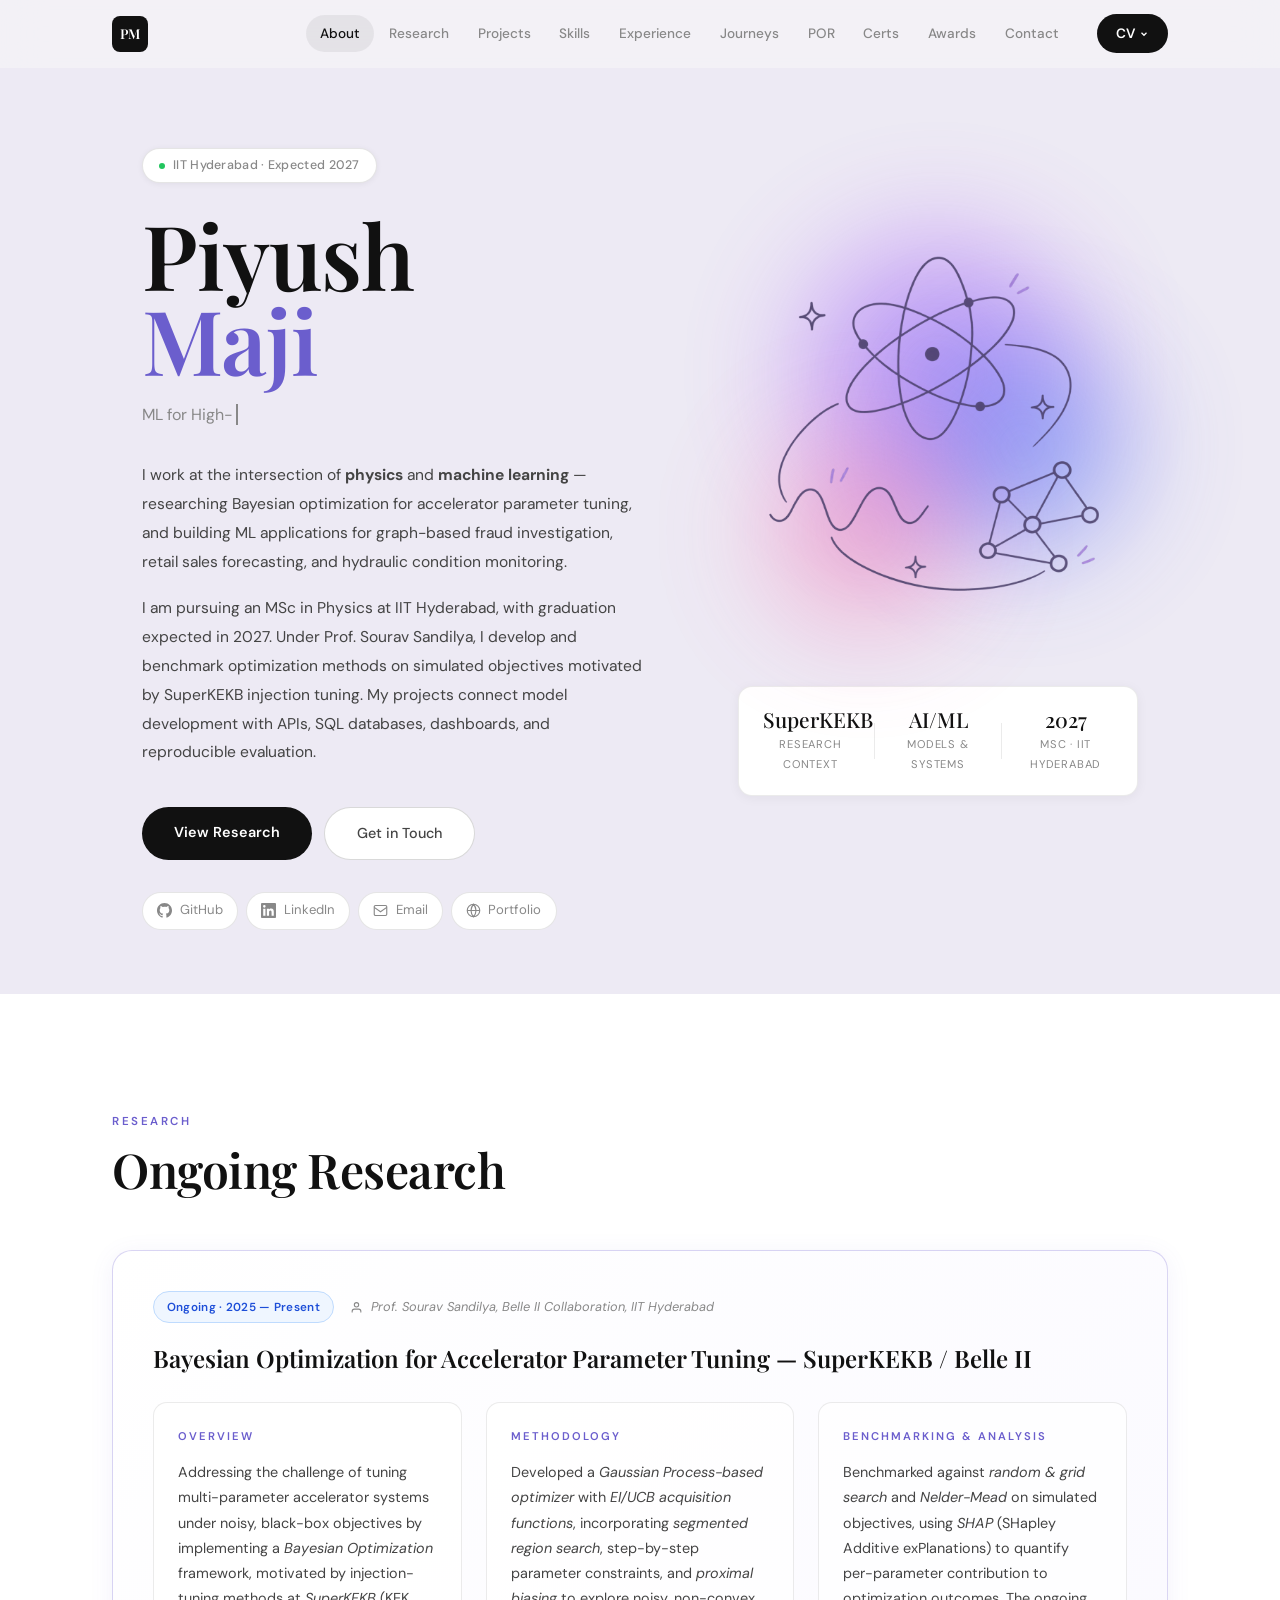
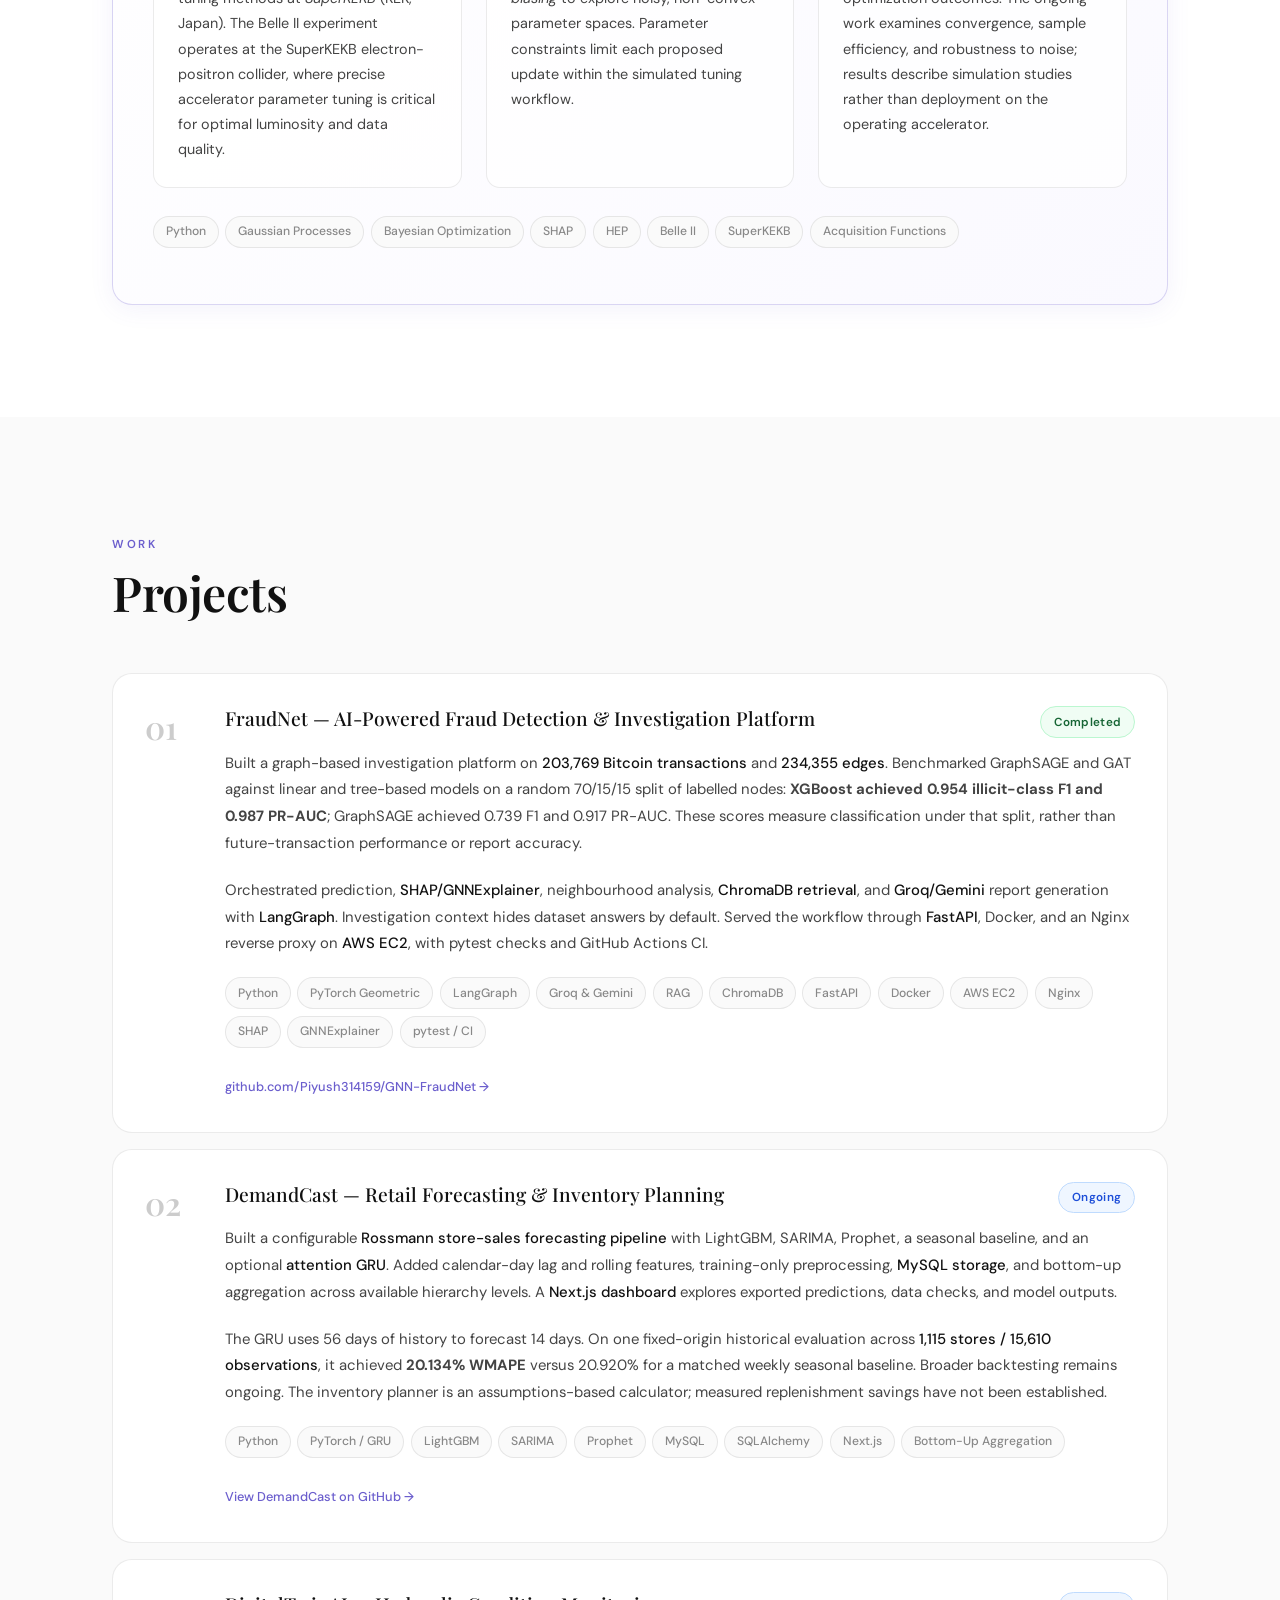
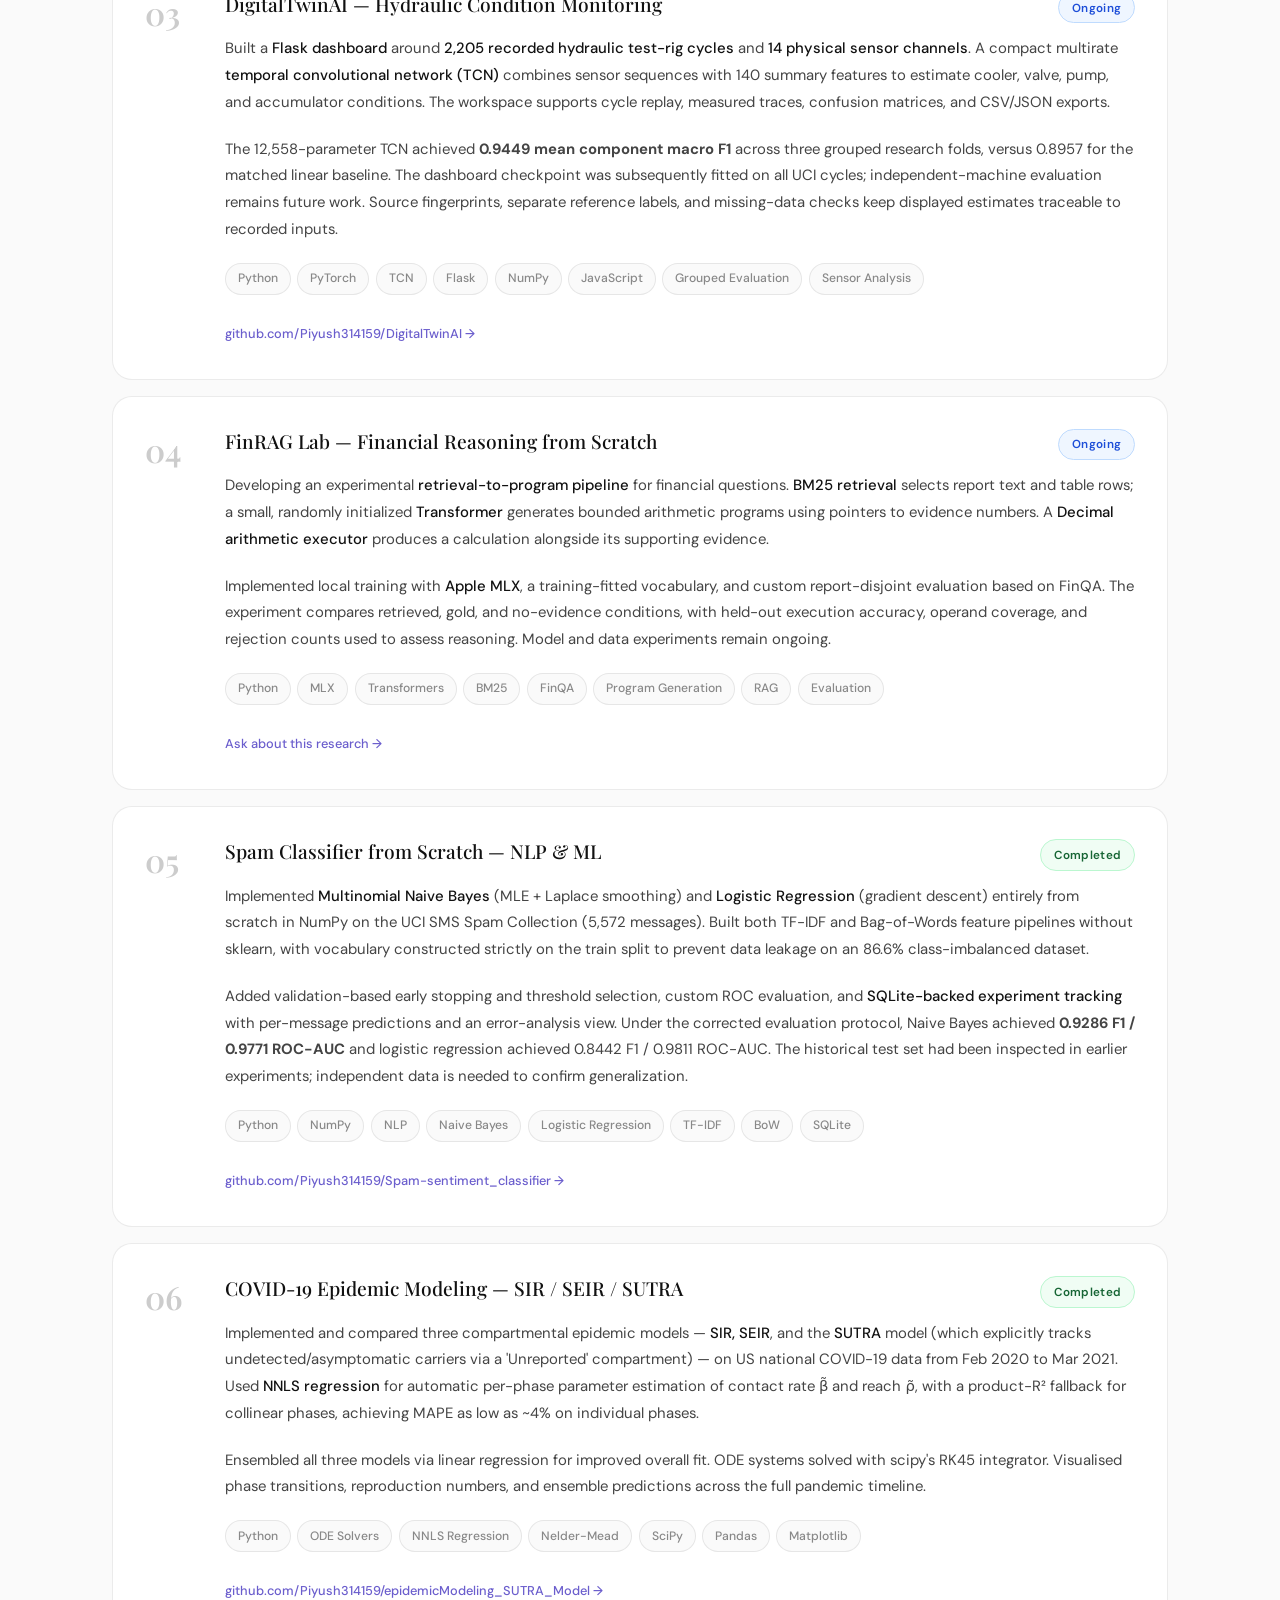
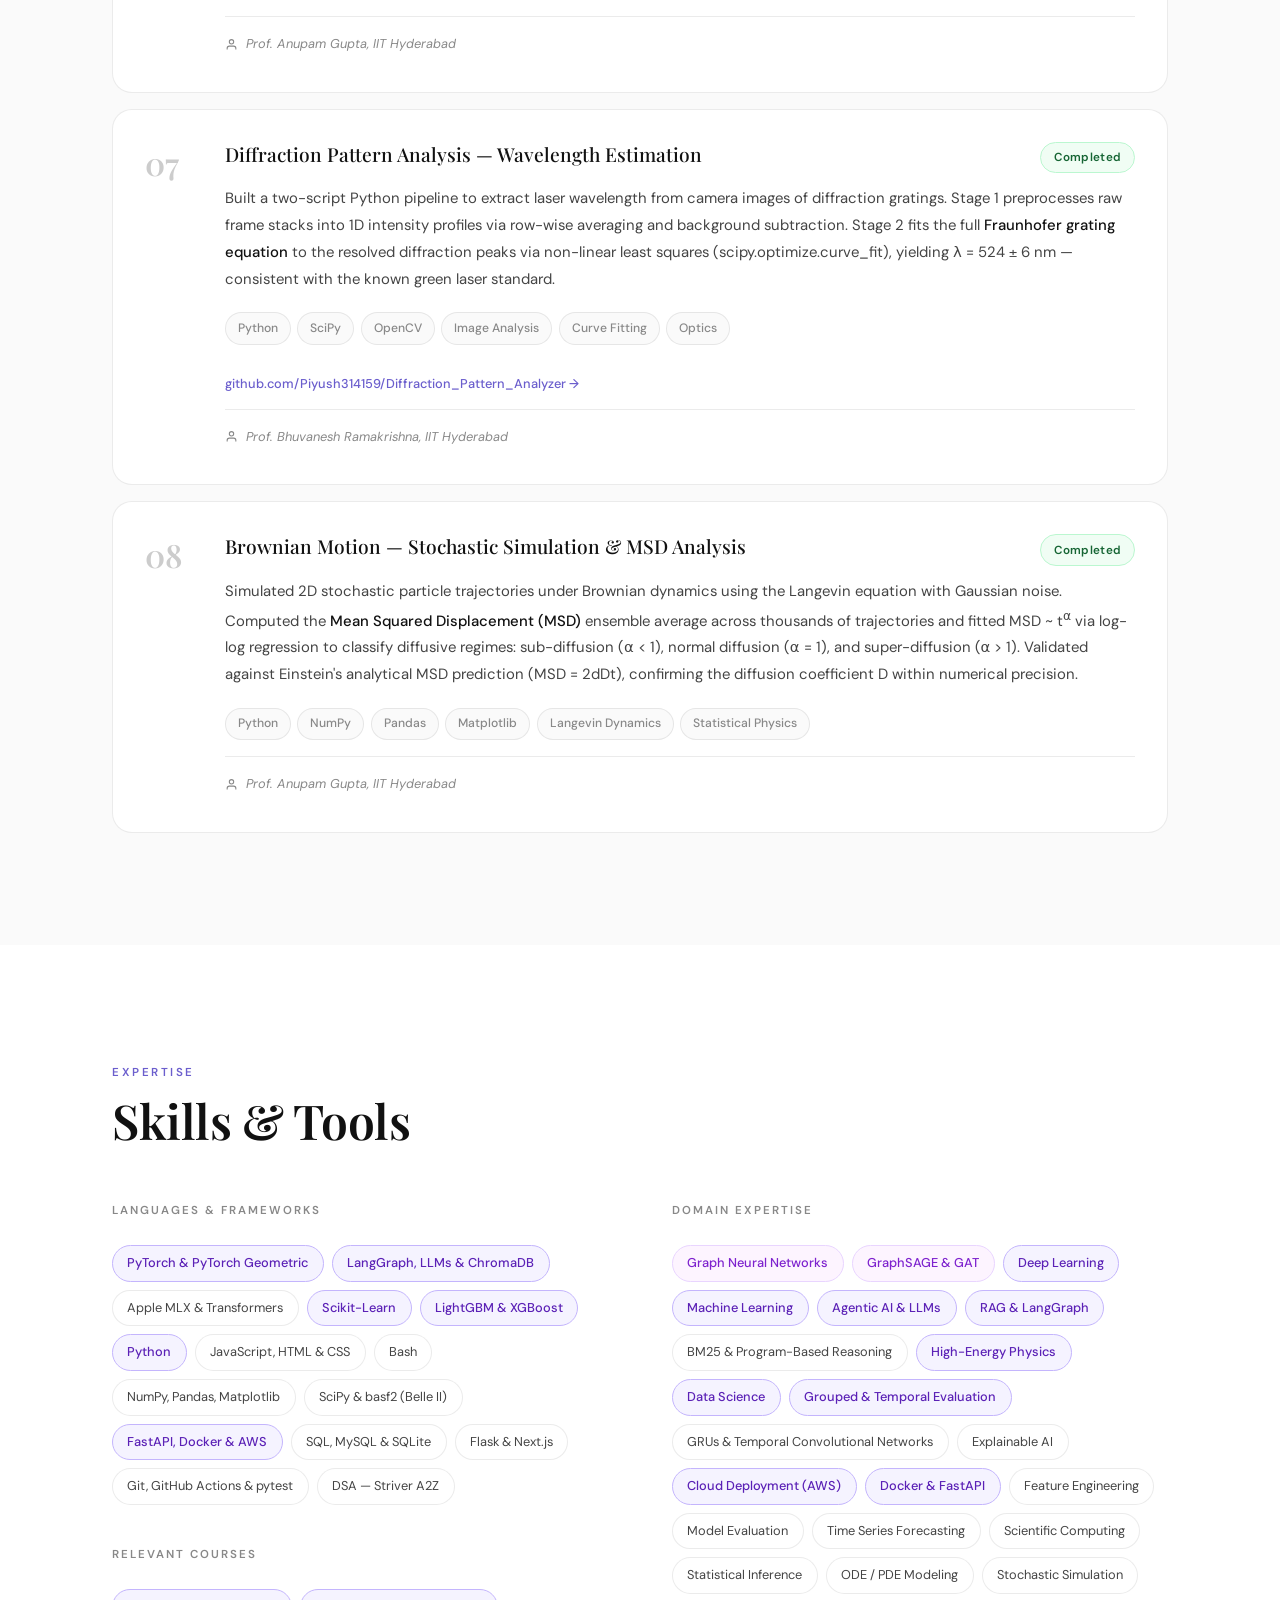
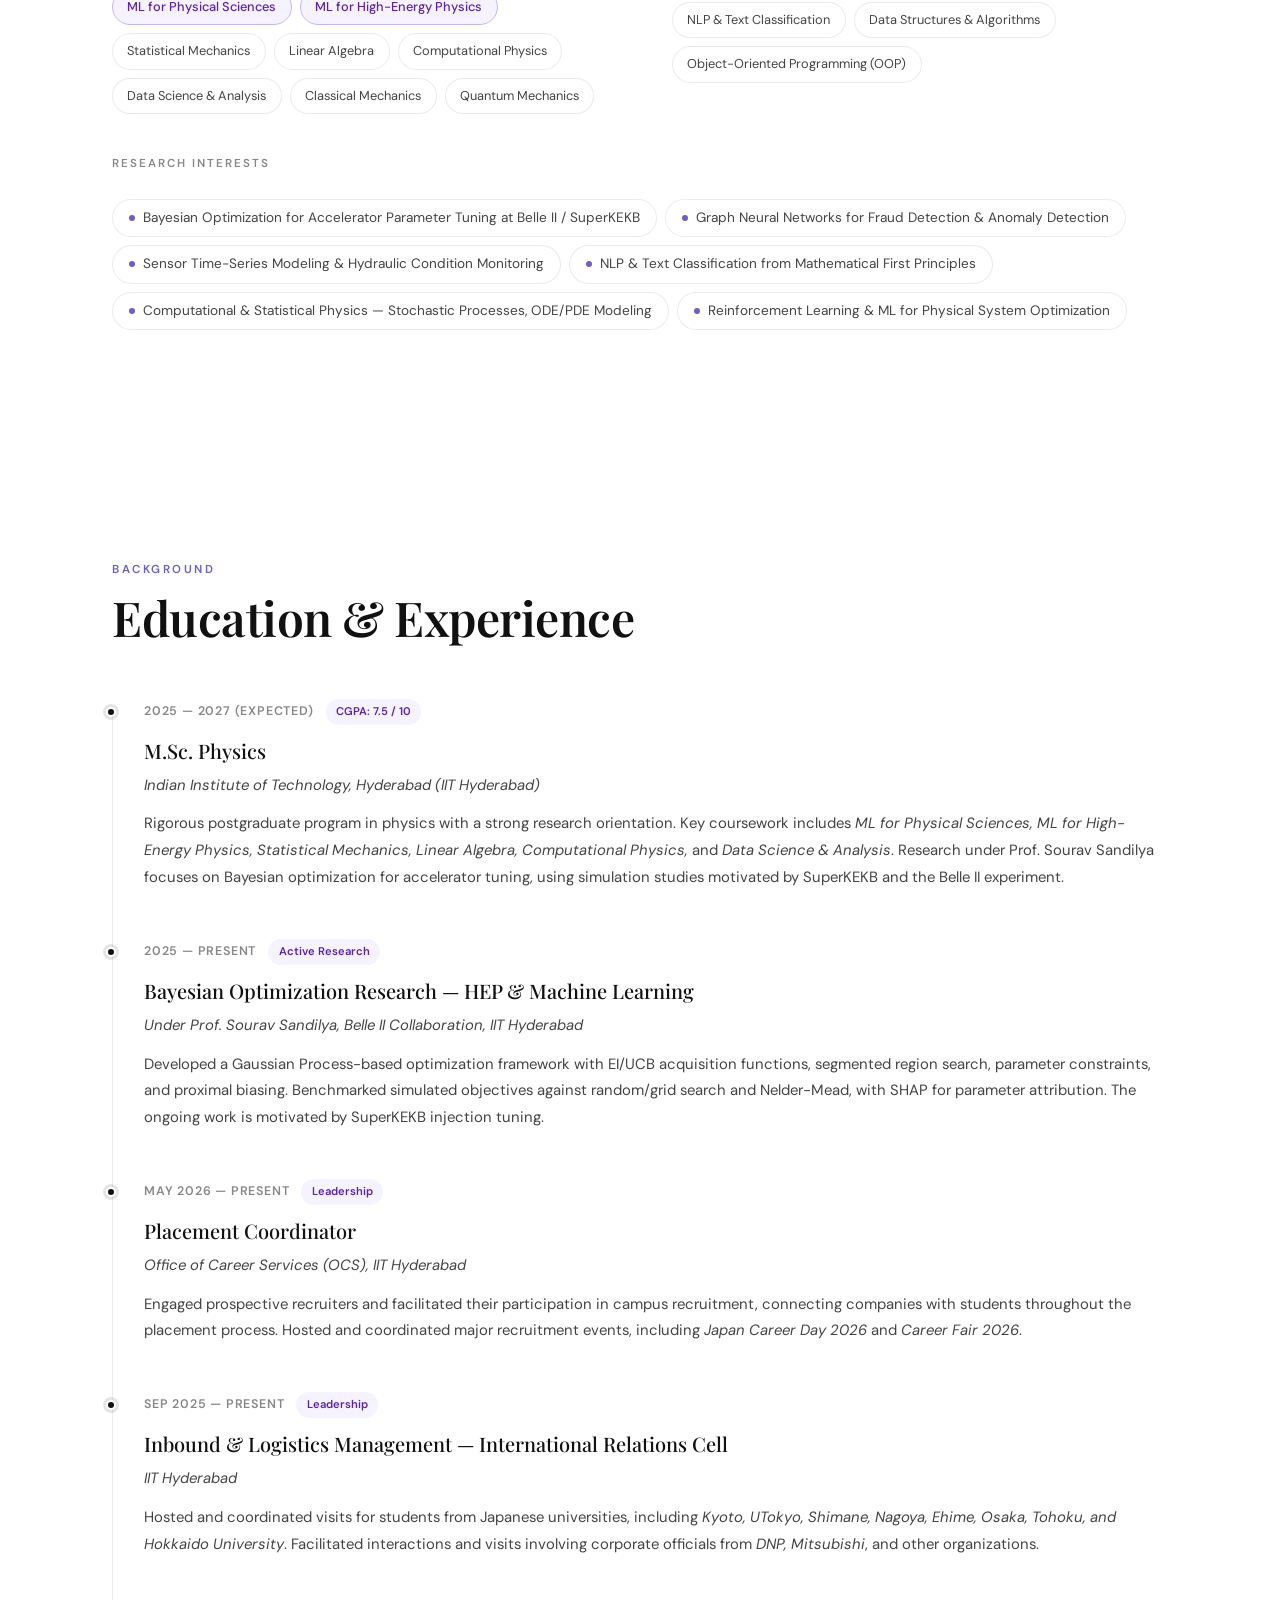
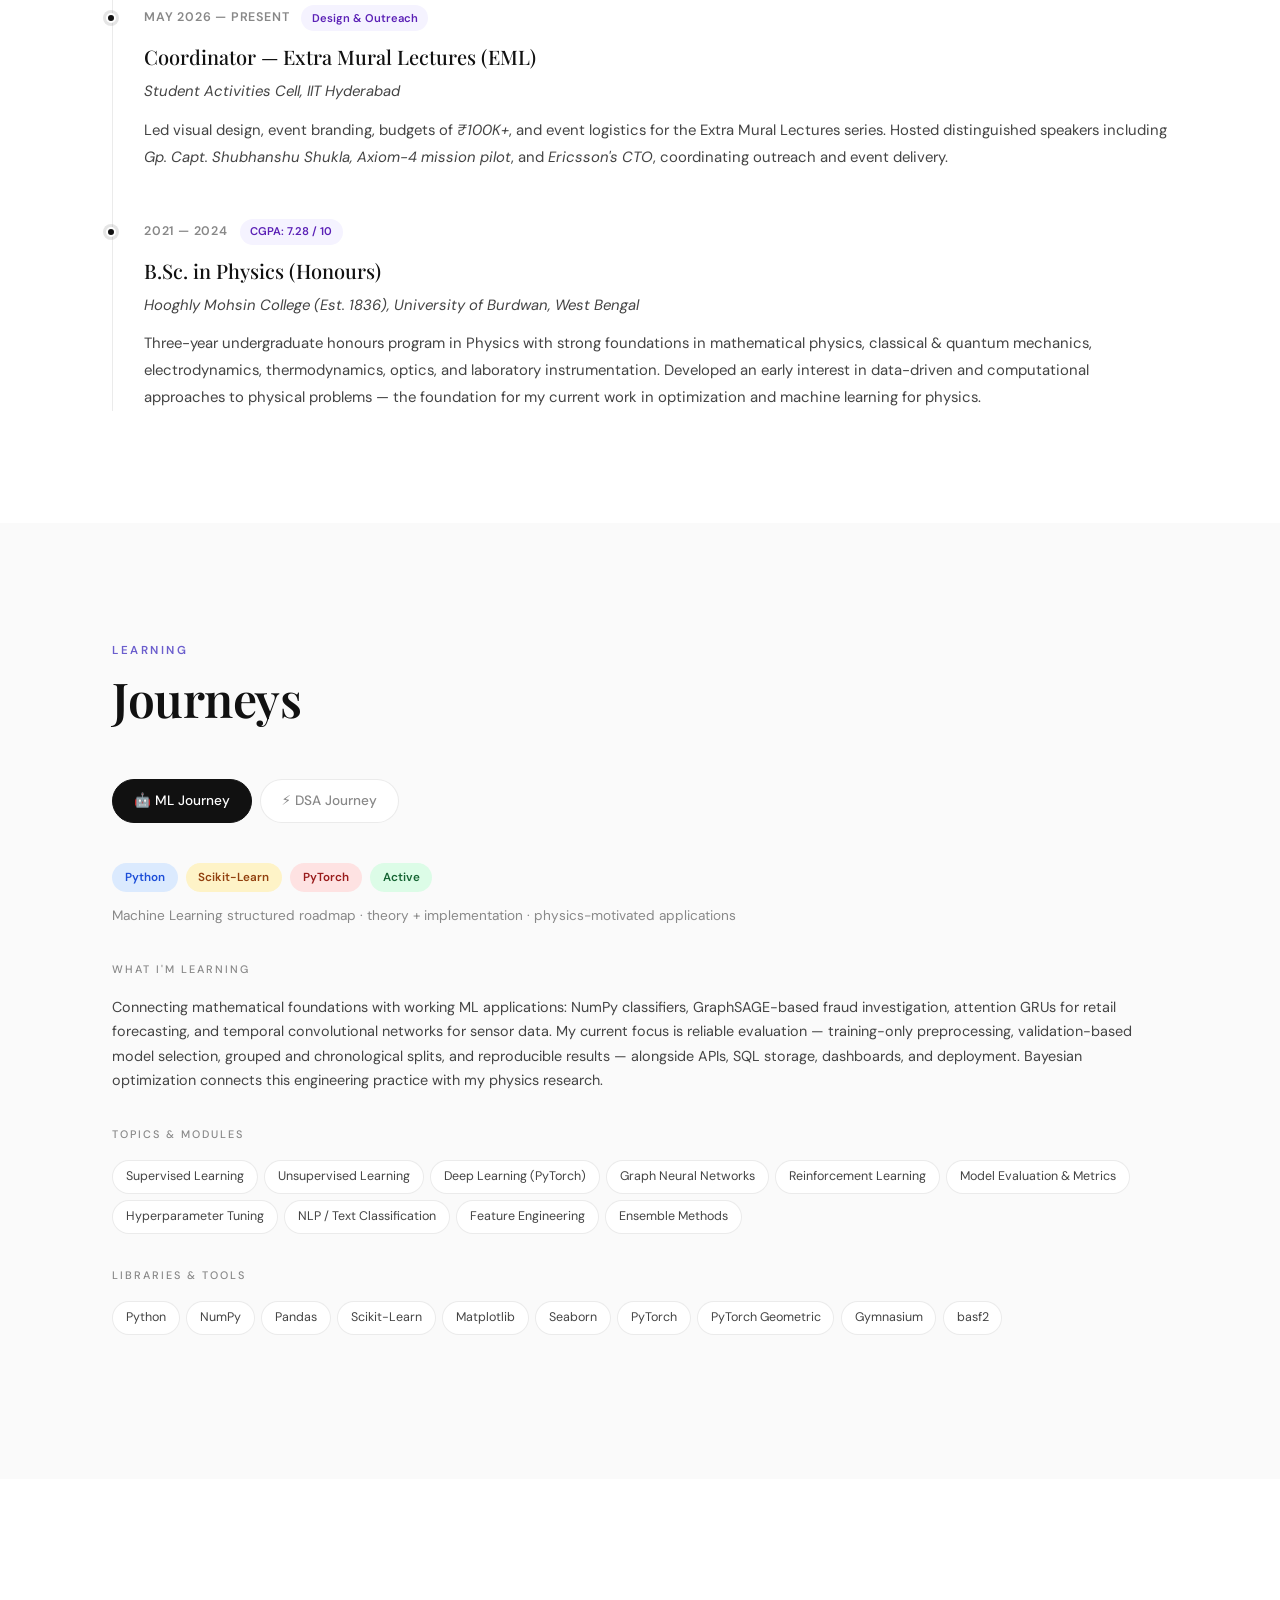
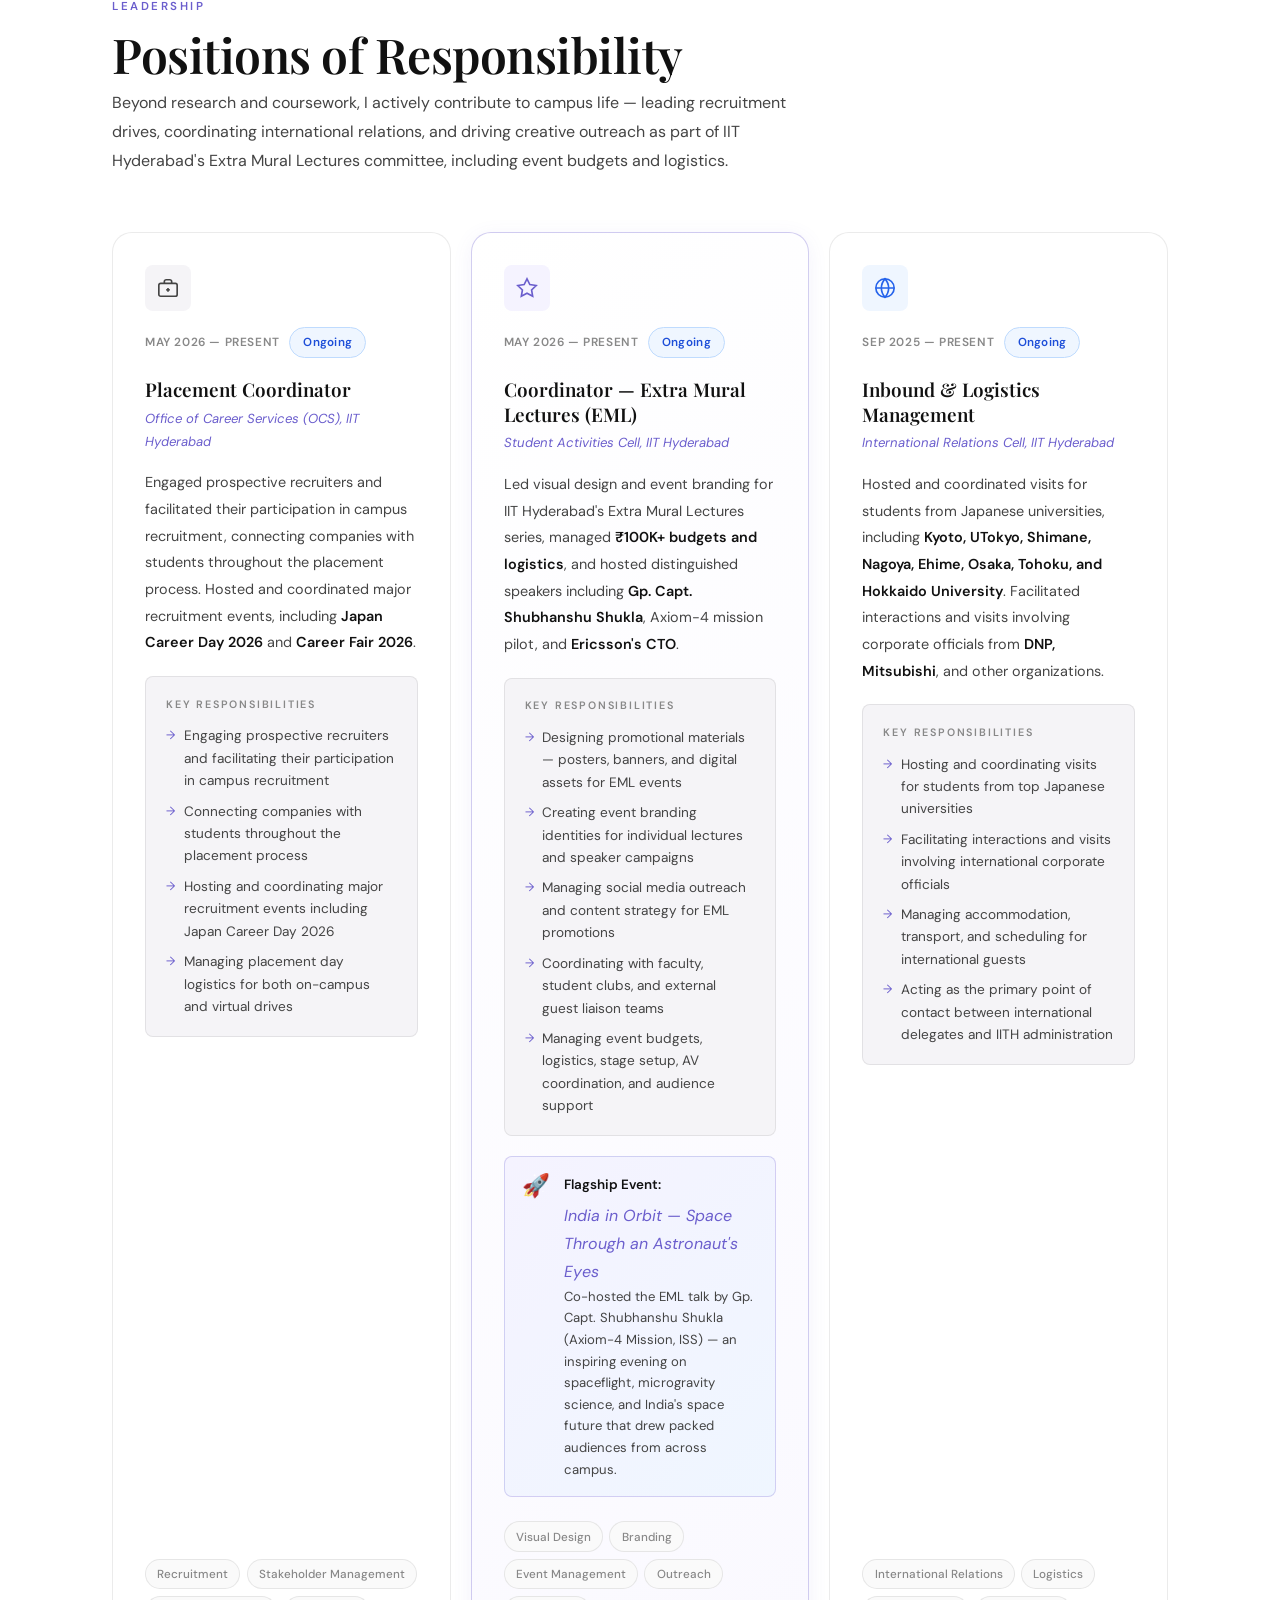
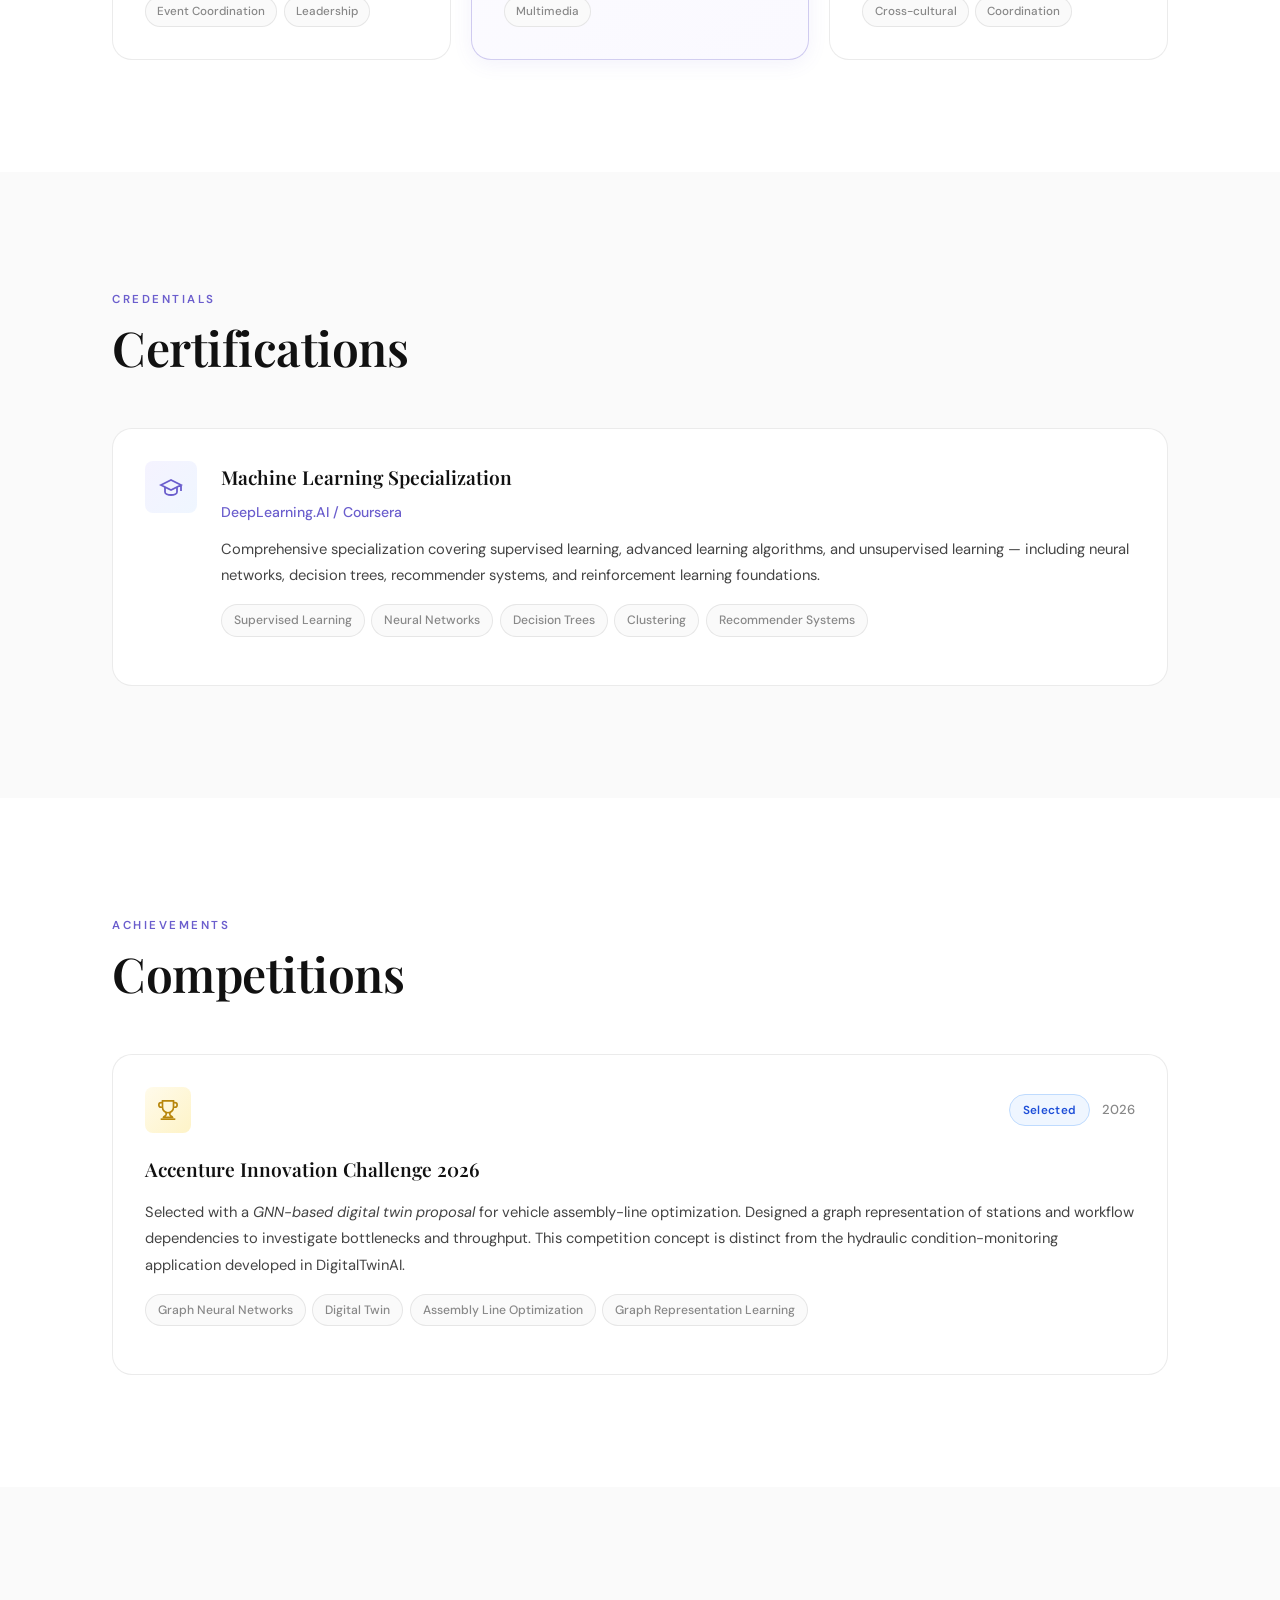
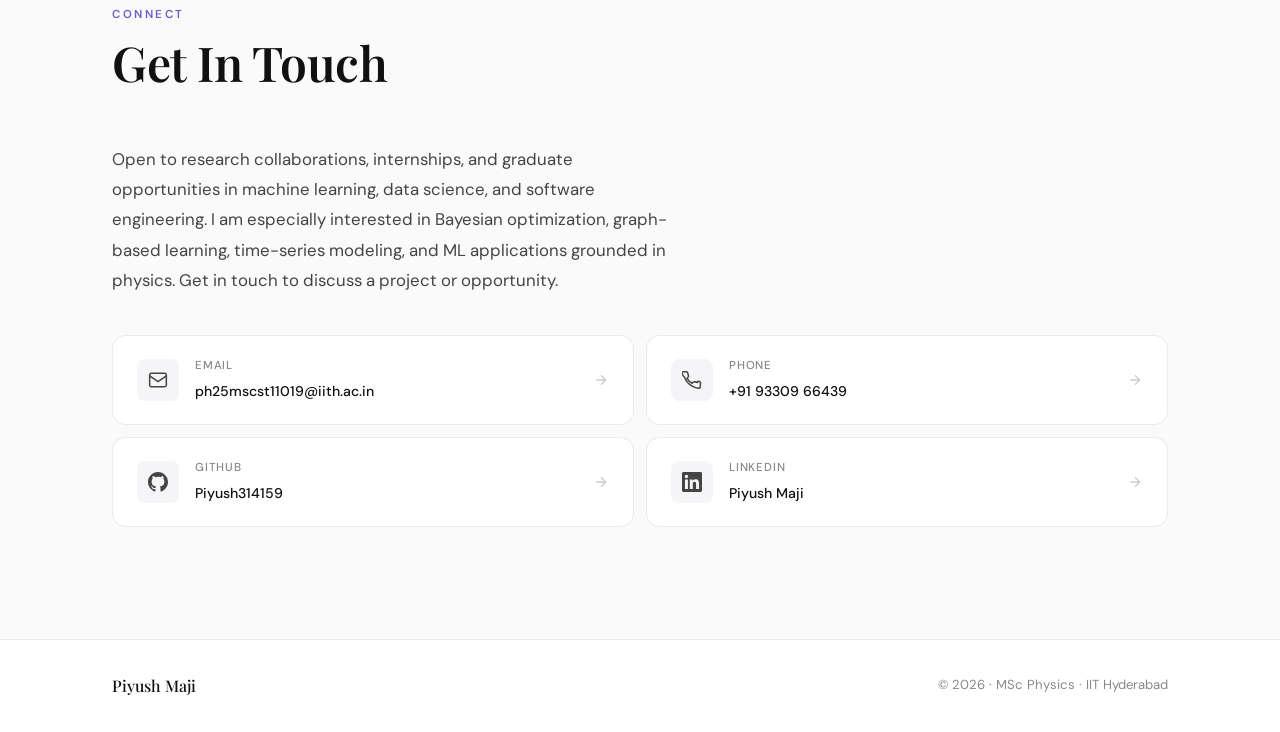
==== commit a910b6a0: "Add a physics and ML doodle over the existing hero gradient Place a transparent violet illustration " ====
--- a/index.html
+++ b/index.html
@@ -88,10 +88,11 @@
         <p class="hero-tagline" aria-label="Bayesian Optimization, Machine Learning &amp; Scientific Computing"><span class="typing-text" aria-hidden="true">Bayesian Optimization</span></p>
       </div>
       <div class="hero-right">
-        <div class="gradient-halo">
+        <div class="gradient-halo" aria-hidden="true">
           <div class="halo-orb halo-orb-1"></div>
           <div class="halo-orb halo-orb-2"></div>
           <div class="halo-orb halo-orb-3"></div>
+          <img class="hero-doodle" src="assets/physics-ml-doodle.png" width="1254" height="1254" alt="" decoding="async" draggable="false">
         </div>
         <div class="hero-stats">
           <div class="stat-item"><span class="stat-number">SuperKEKB</span><span class="stat-label">Research Context</span>
--- a/style.css
+++ b/style.css
@@ -264,6 +264,18 @@
   animation: haloFloat 8s ease-in-out infinite;
 }
 
+.hero-doodle {
+  position:absolute;
+  inset:4%;
+  z-index:1;
+  width:92%;
+  height:92%;
+  object-fit:contain;
+  opacity:0.9;
+  pointer-events:none;
+  user-select:none;
+}
+
 .halo-orb-1 {
   width: 80%;
   height: 70%;
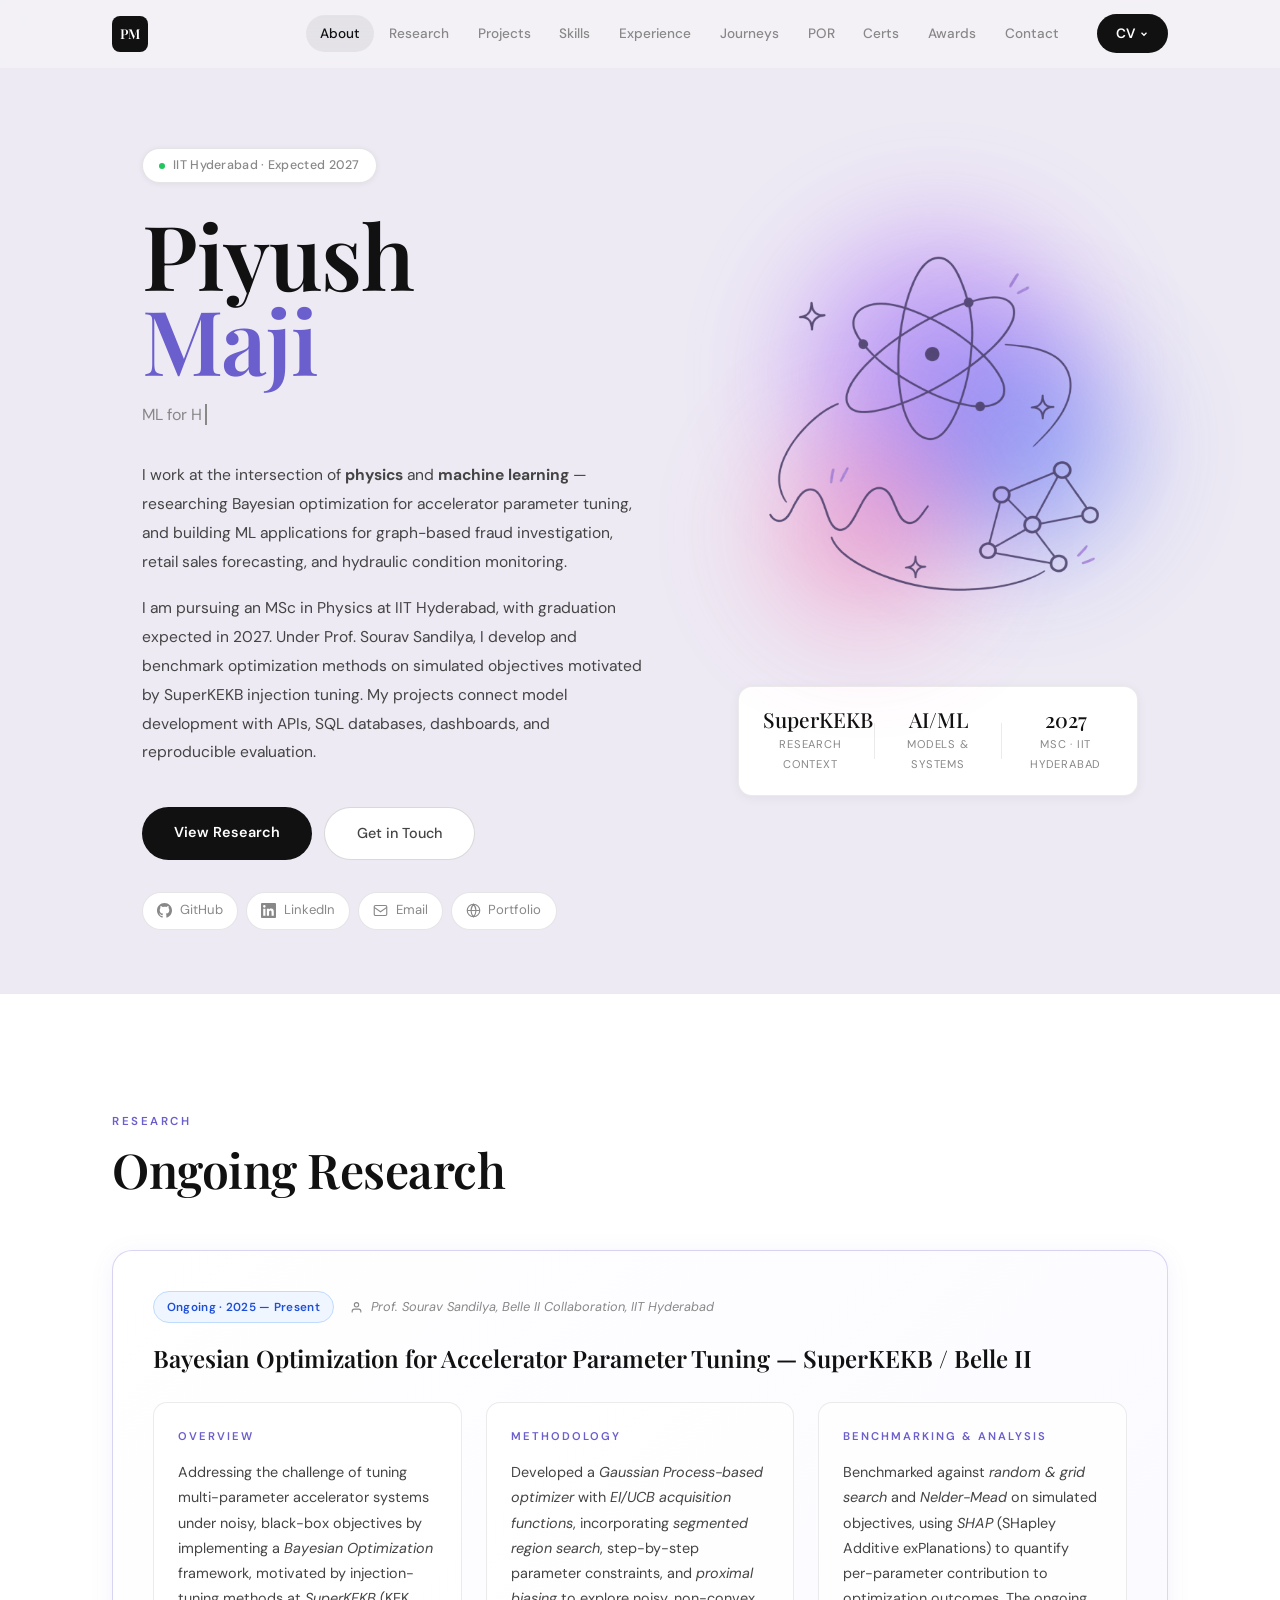
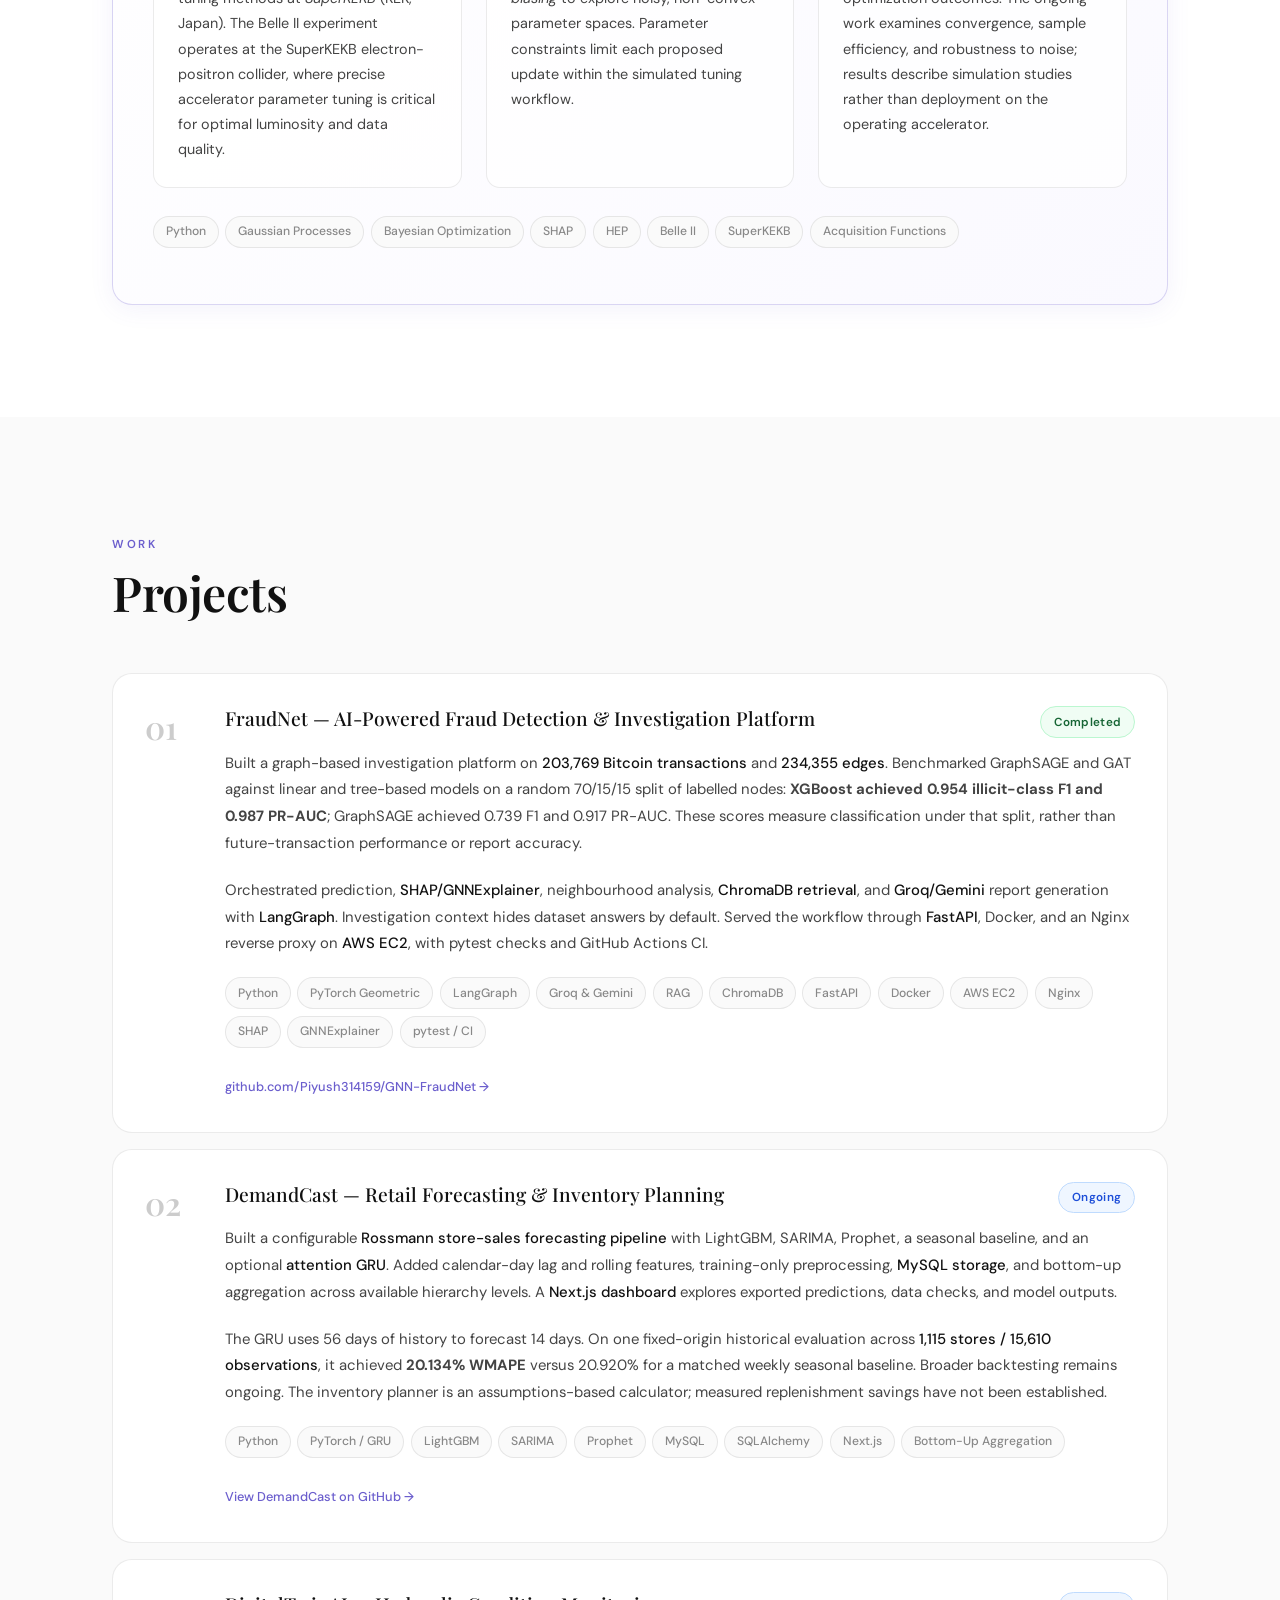
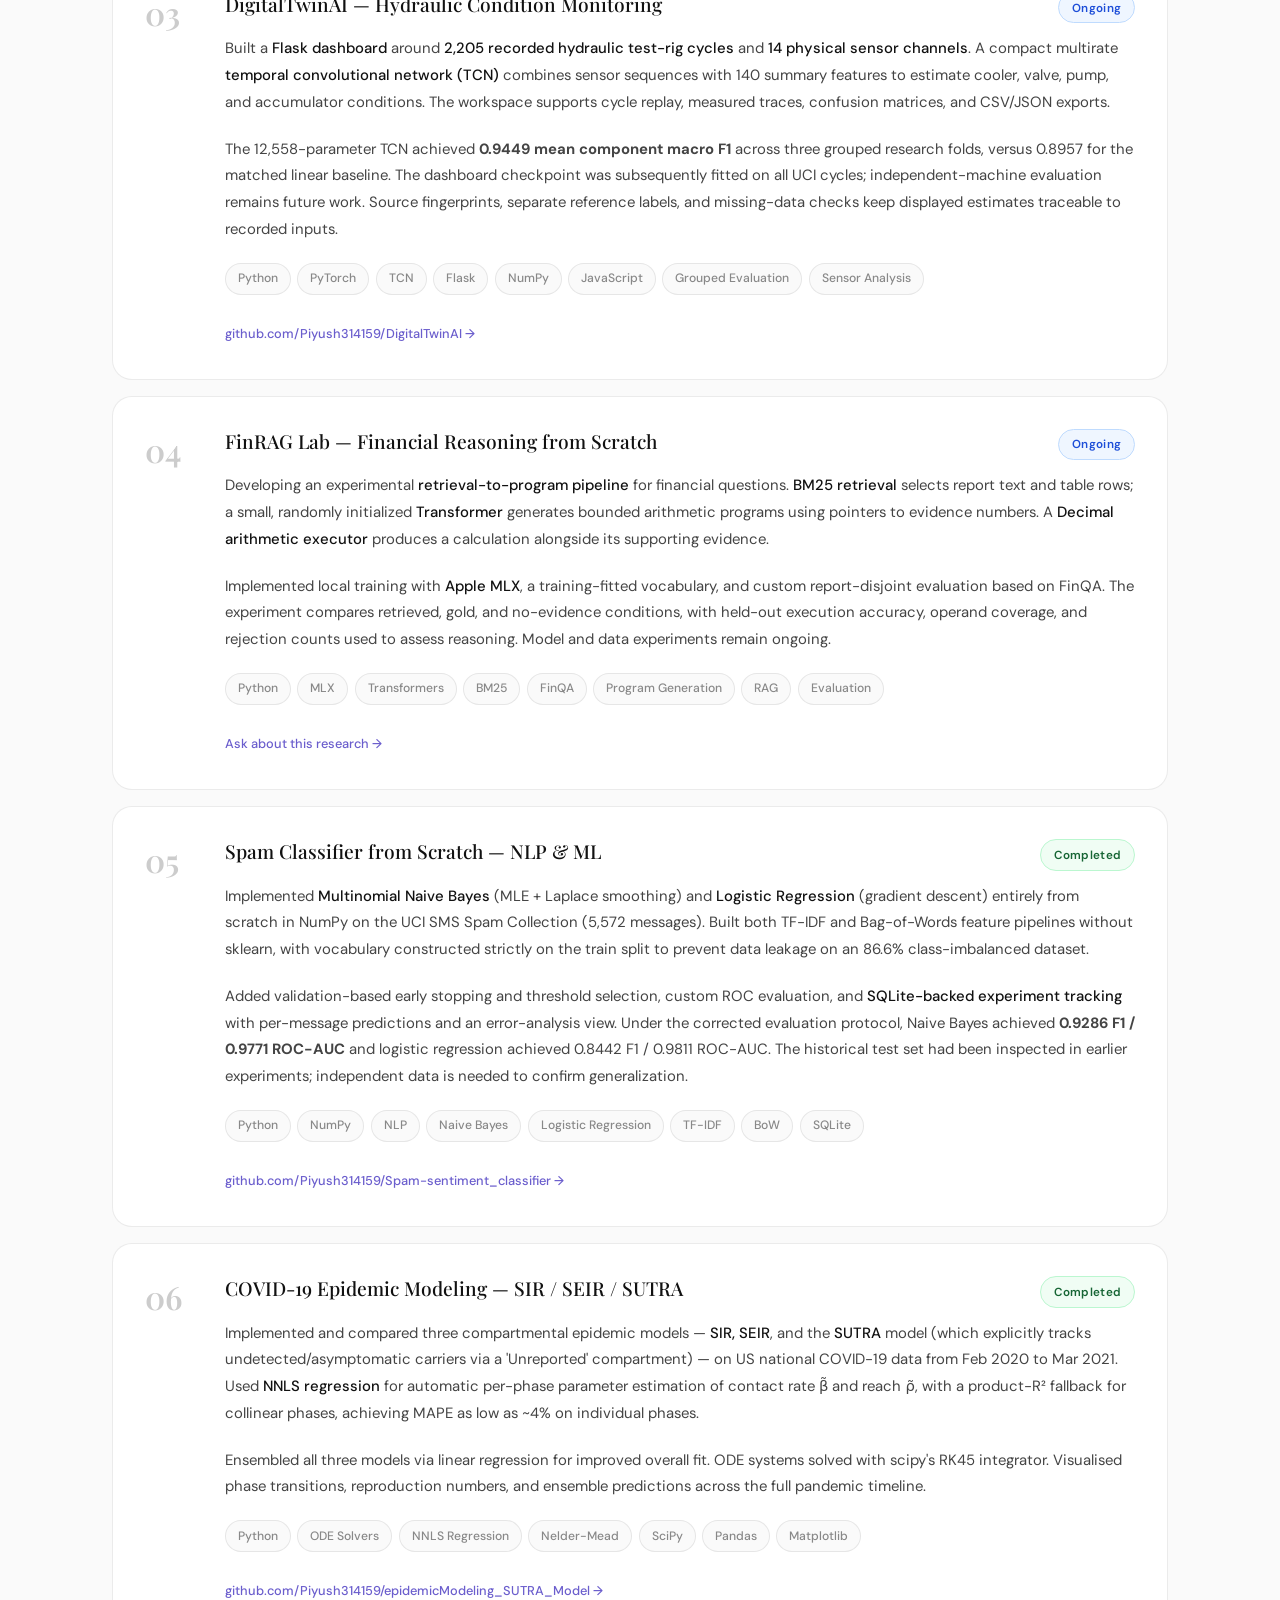
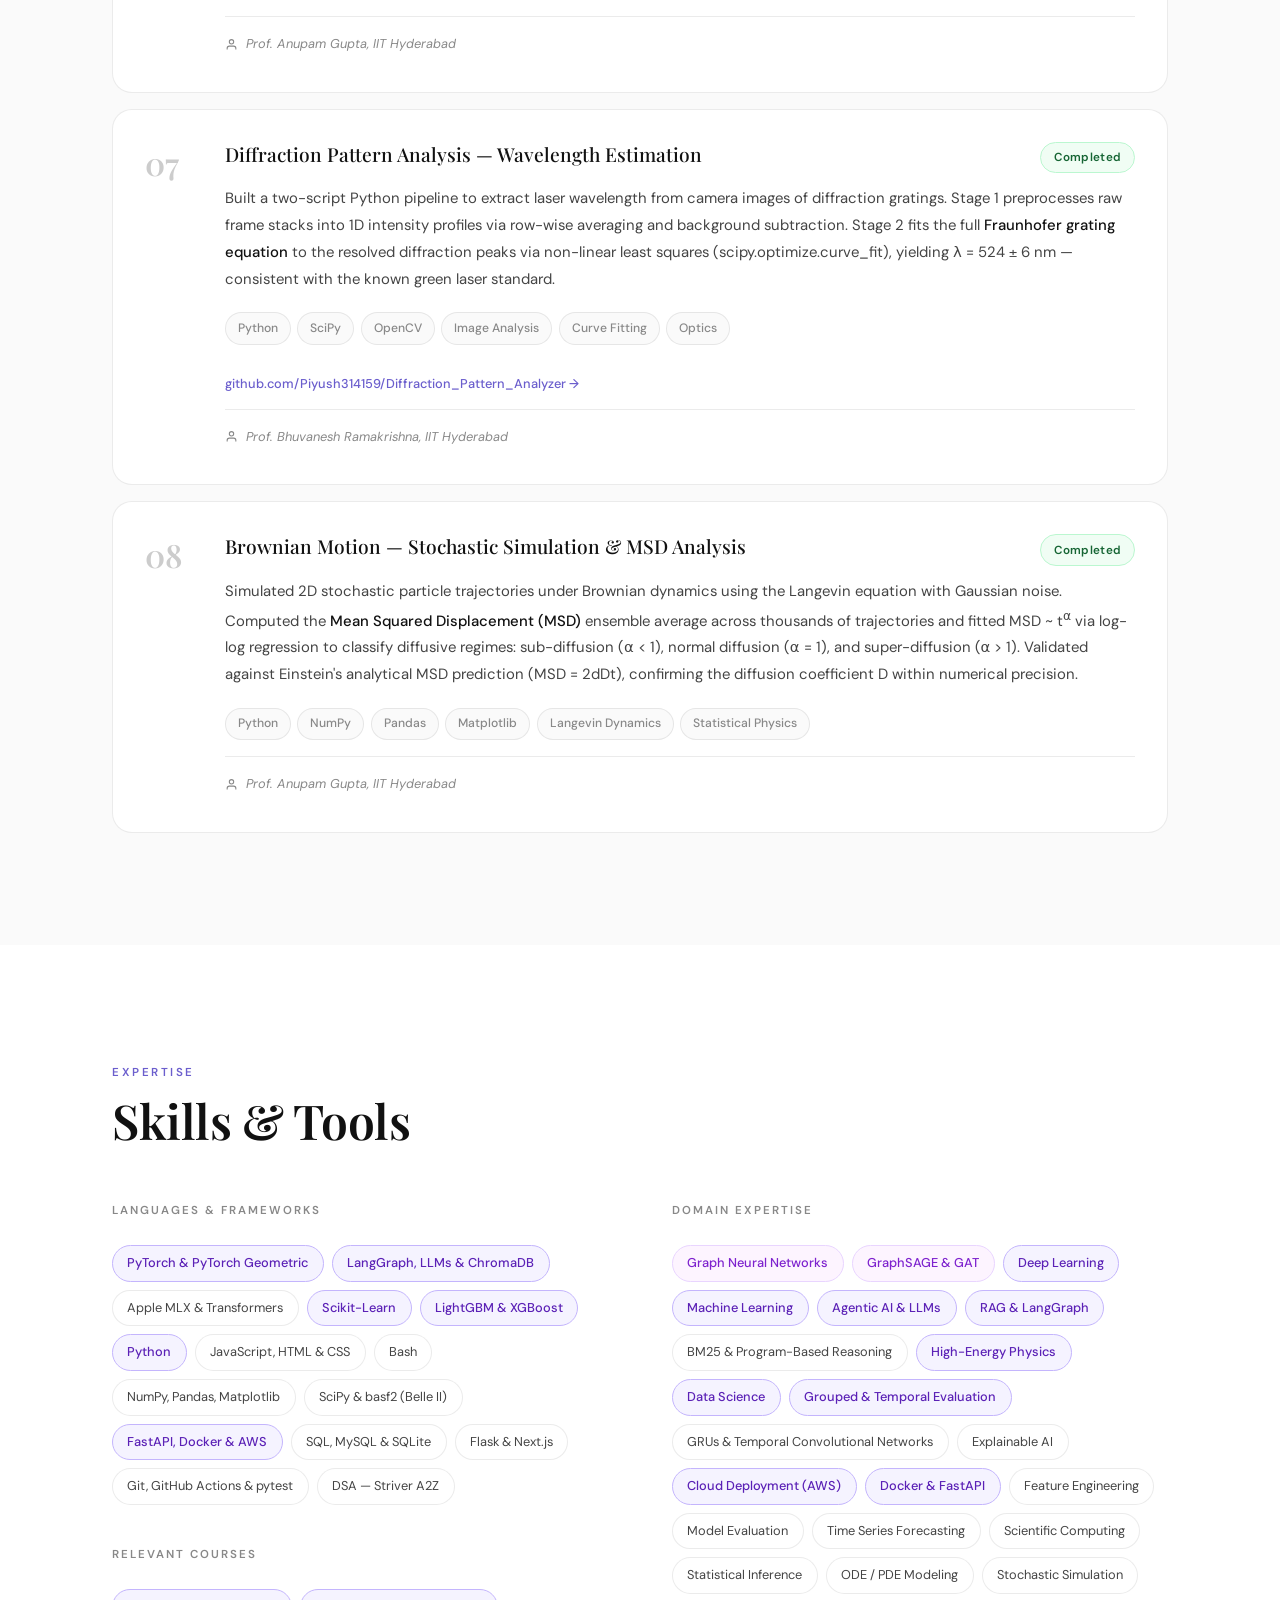
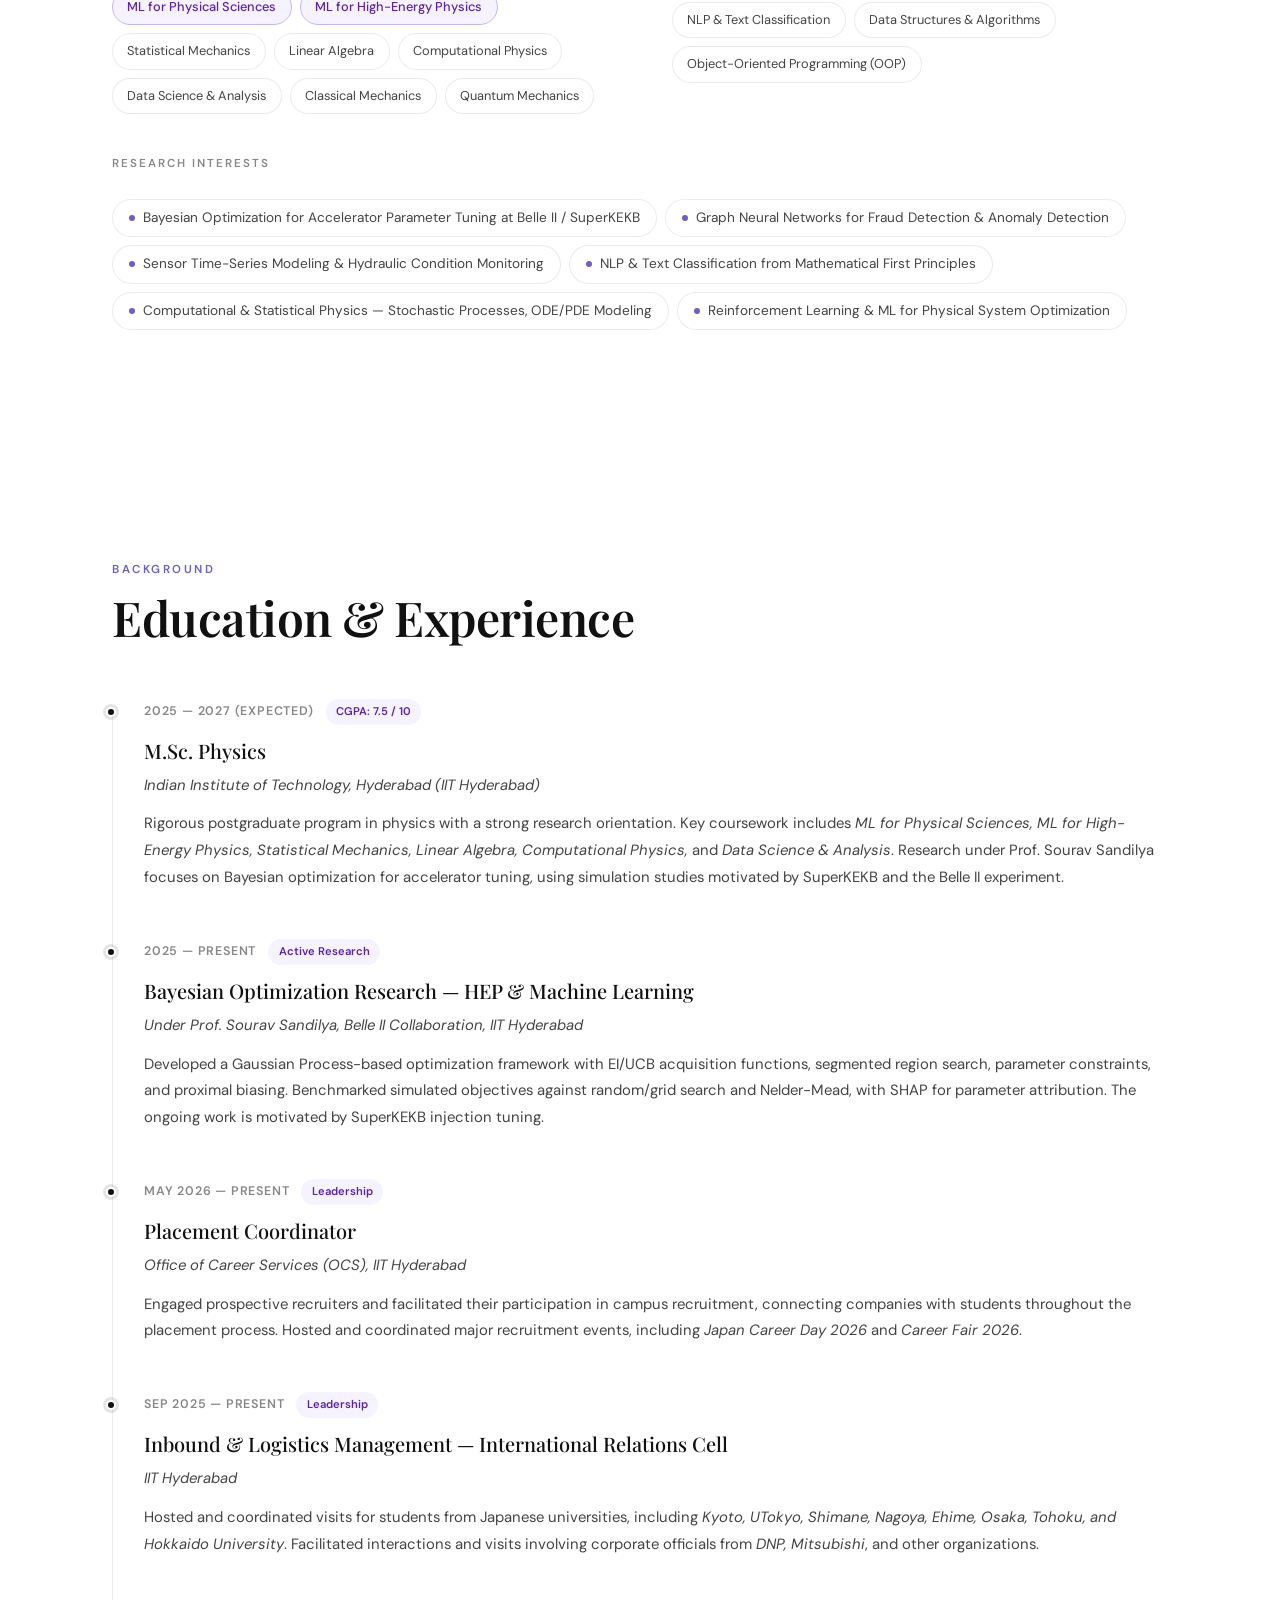
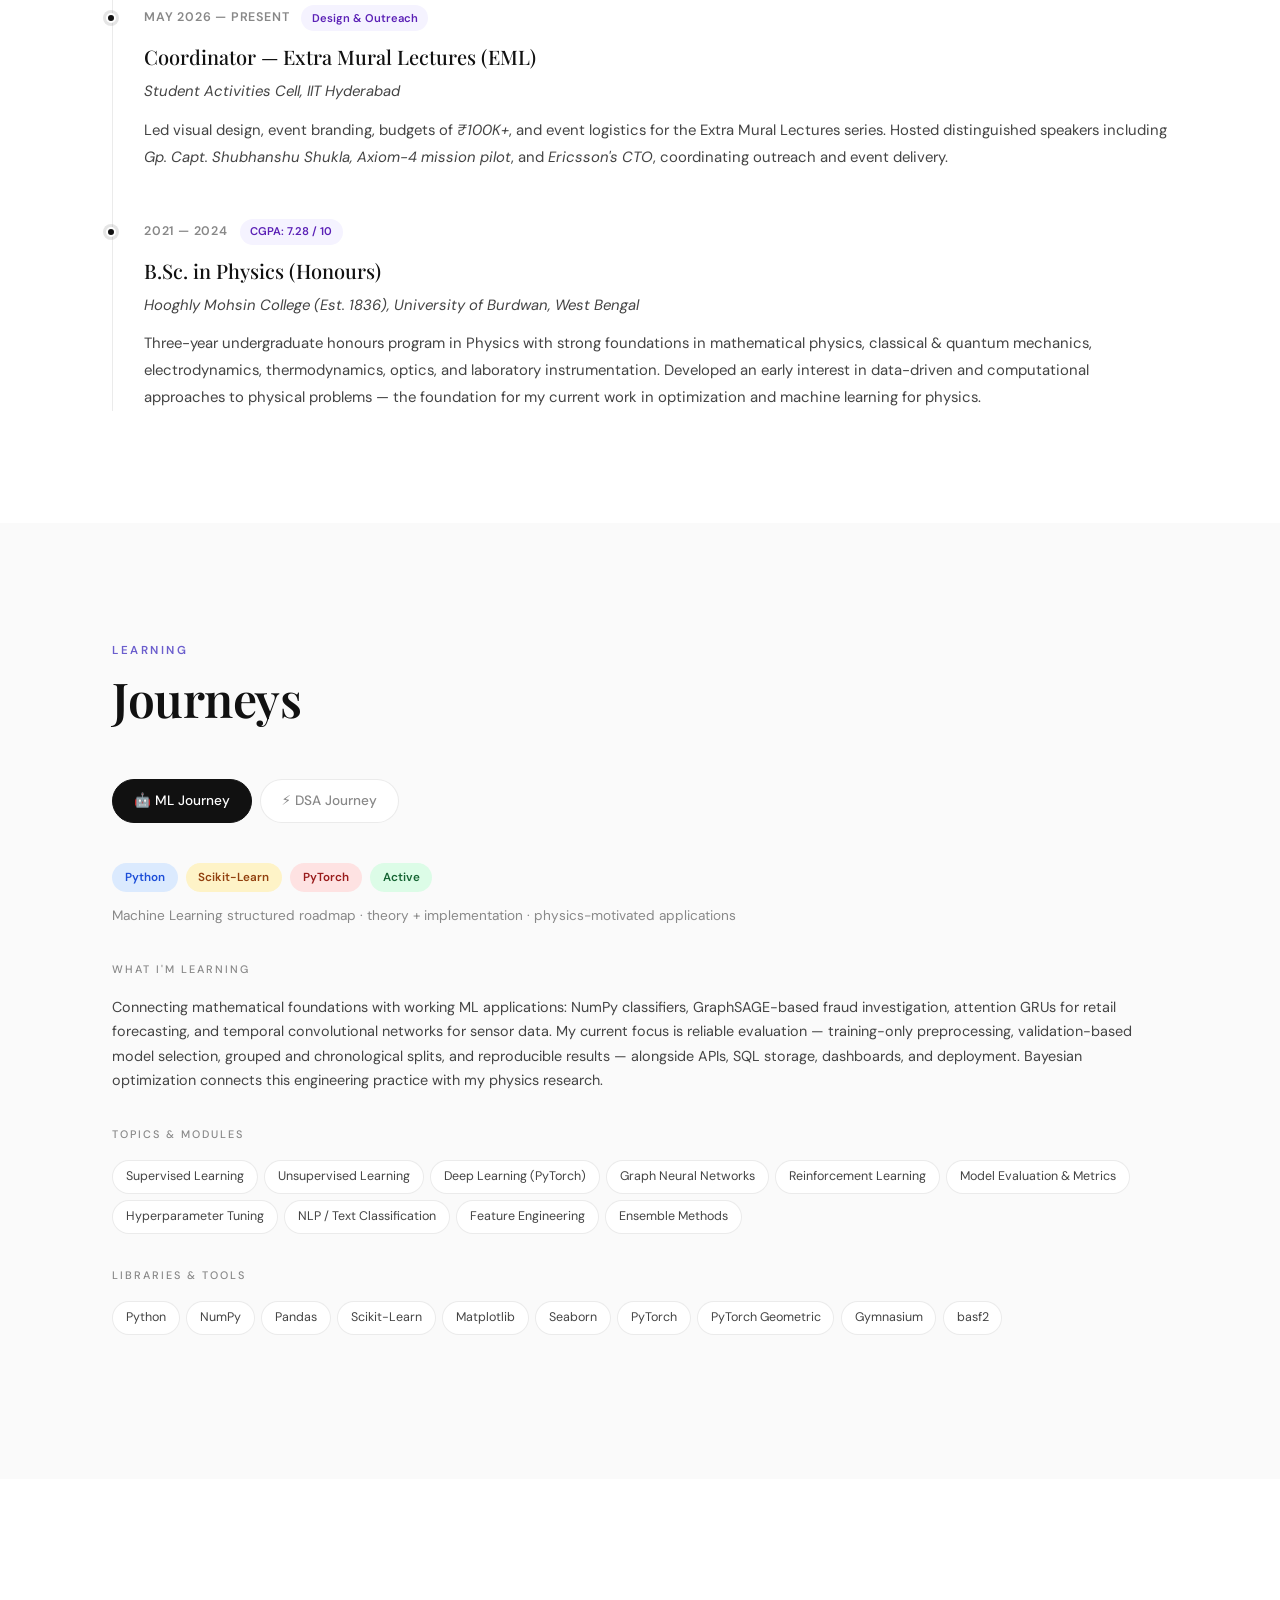
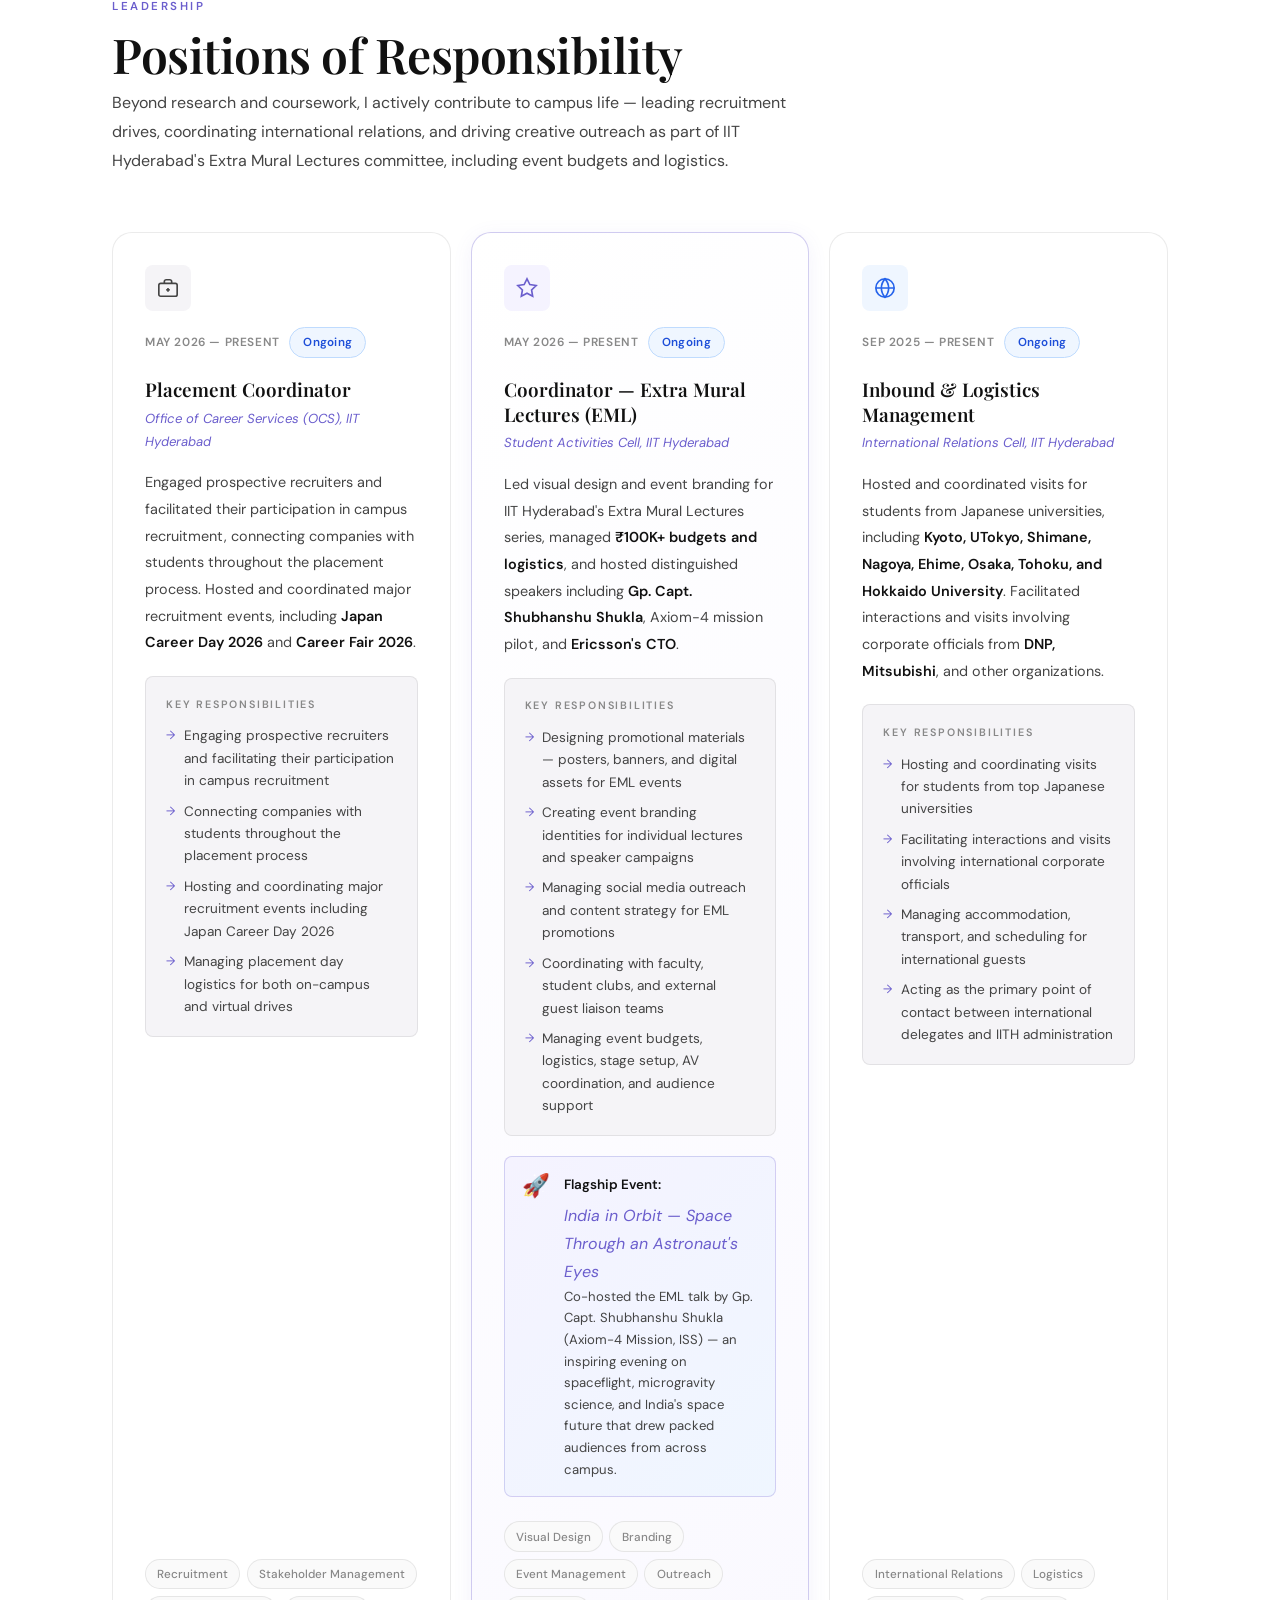
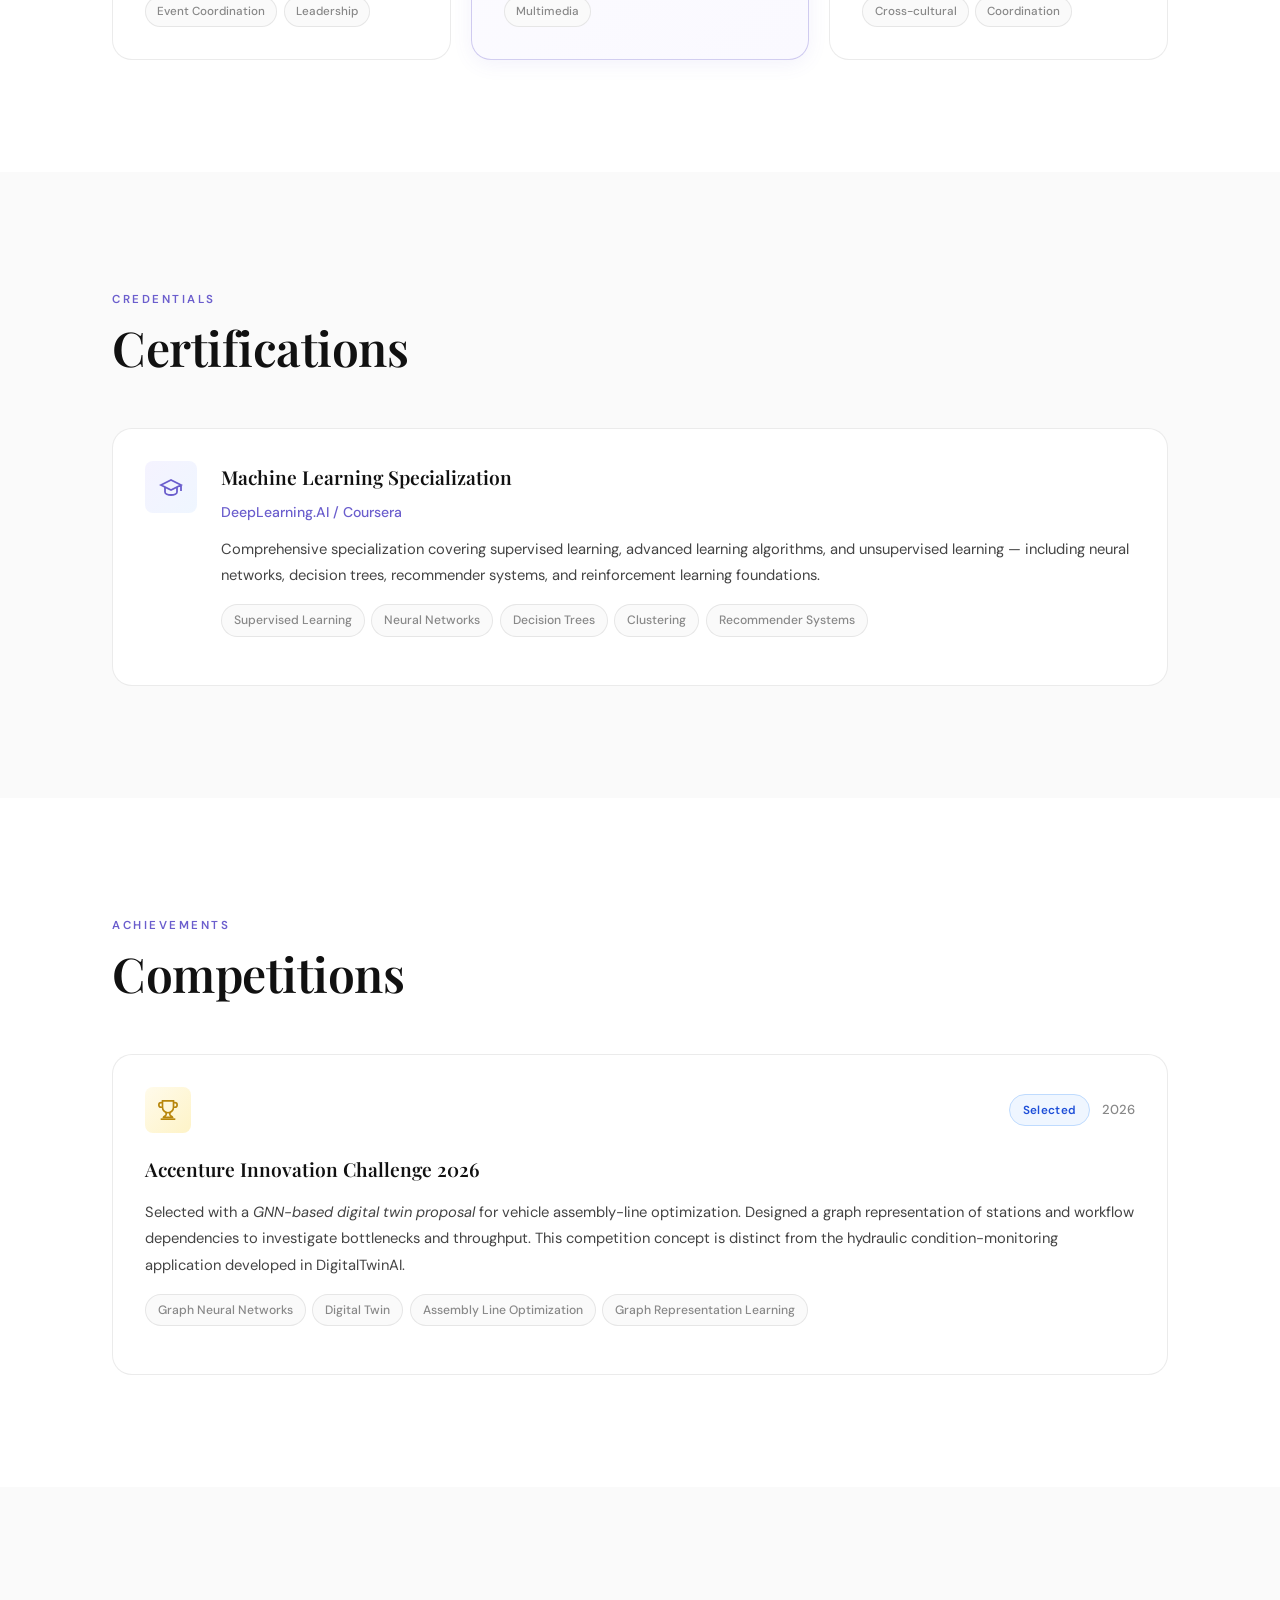
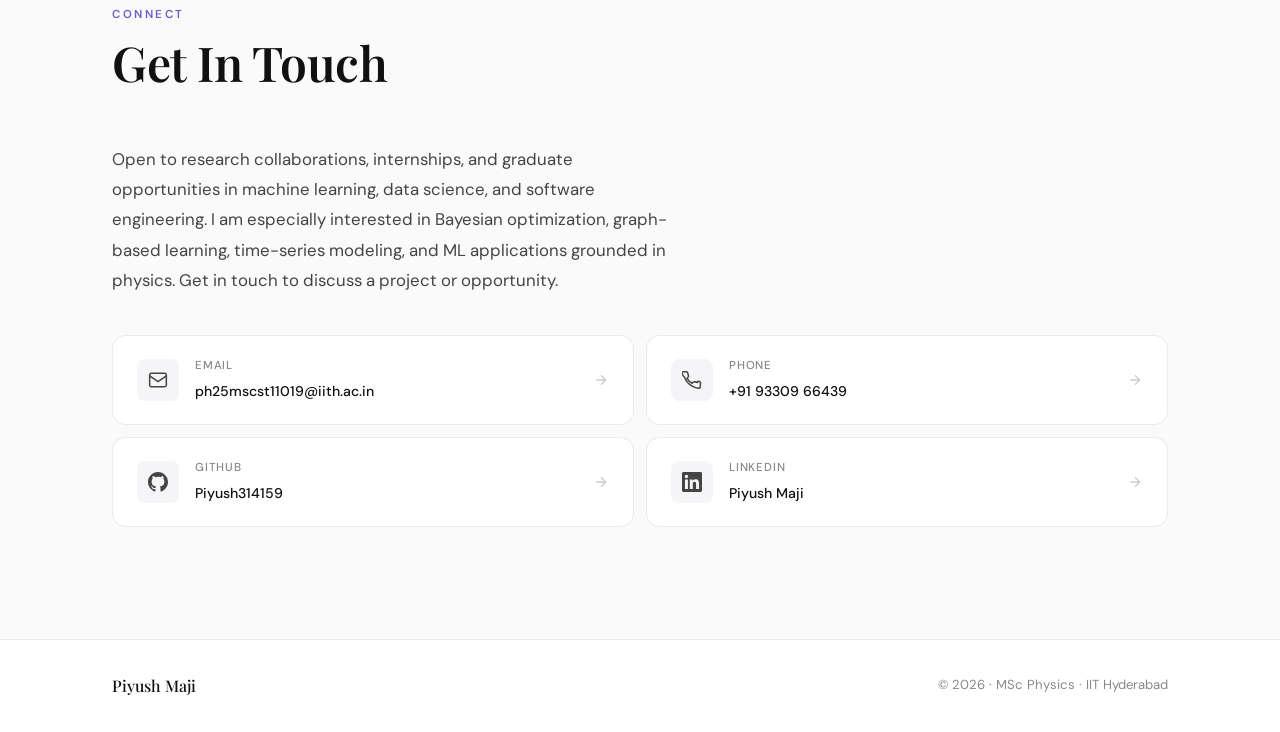
==== commit ee764efb: "Refresh the stylesheet URL for the hero doodle Ensure returning visitors load the doodle positioning" ====
--- a/index.html
+++ b/index.html
@@ -19,7 +19,7 @@
   <link
     href="https://fonts.googleapis.com/css2?family=Playfair+Display:ital,wght@0,500;0,600;1,500&family=DM+Sans:opsz,wght@9..40,300;9..40,400;9..40,500;9..40,600&display=swap"
     rel="stylesheet">
-  <link rel="stylesheet" href="style.css">
+  <link rel="stylesheet" href="style.css?v=20261111-doodle">
 </head>
 
 <body>
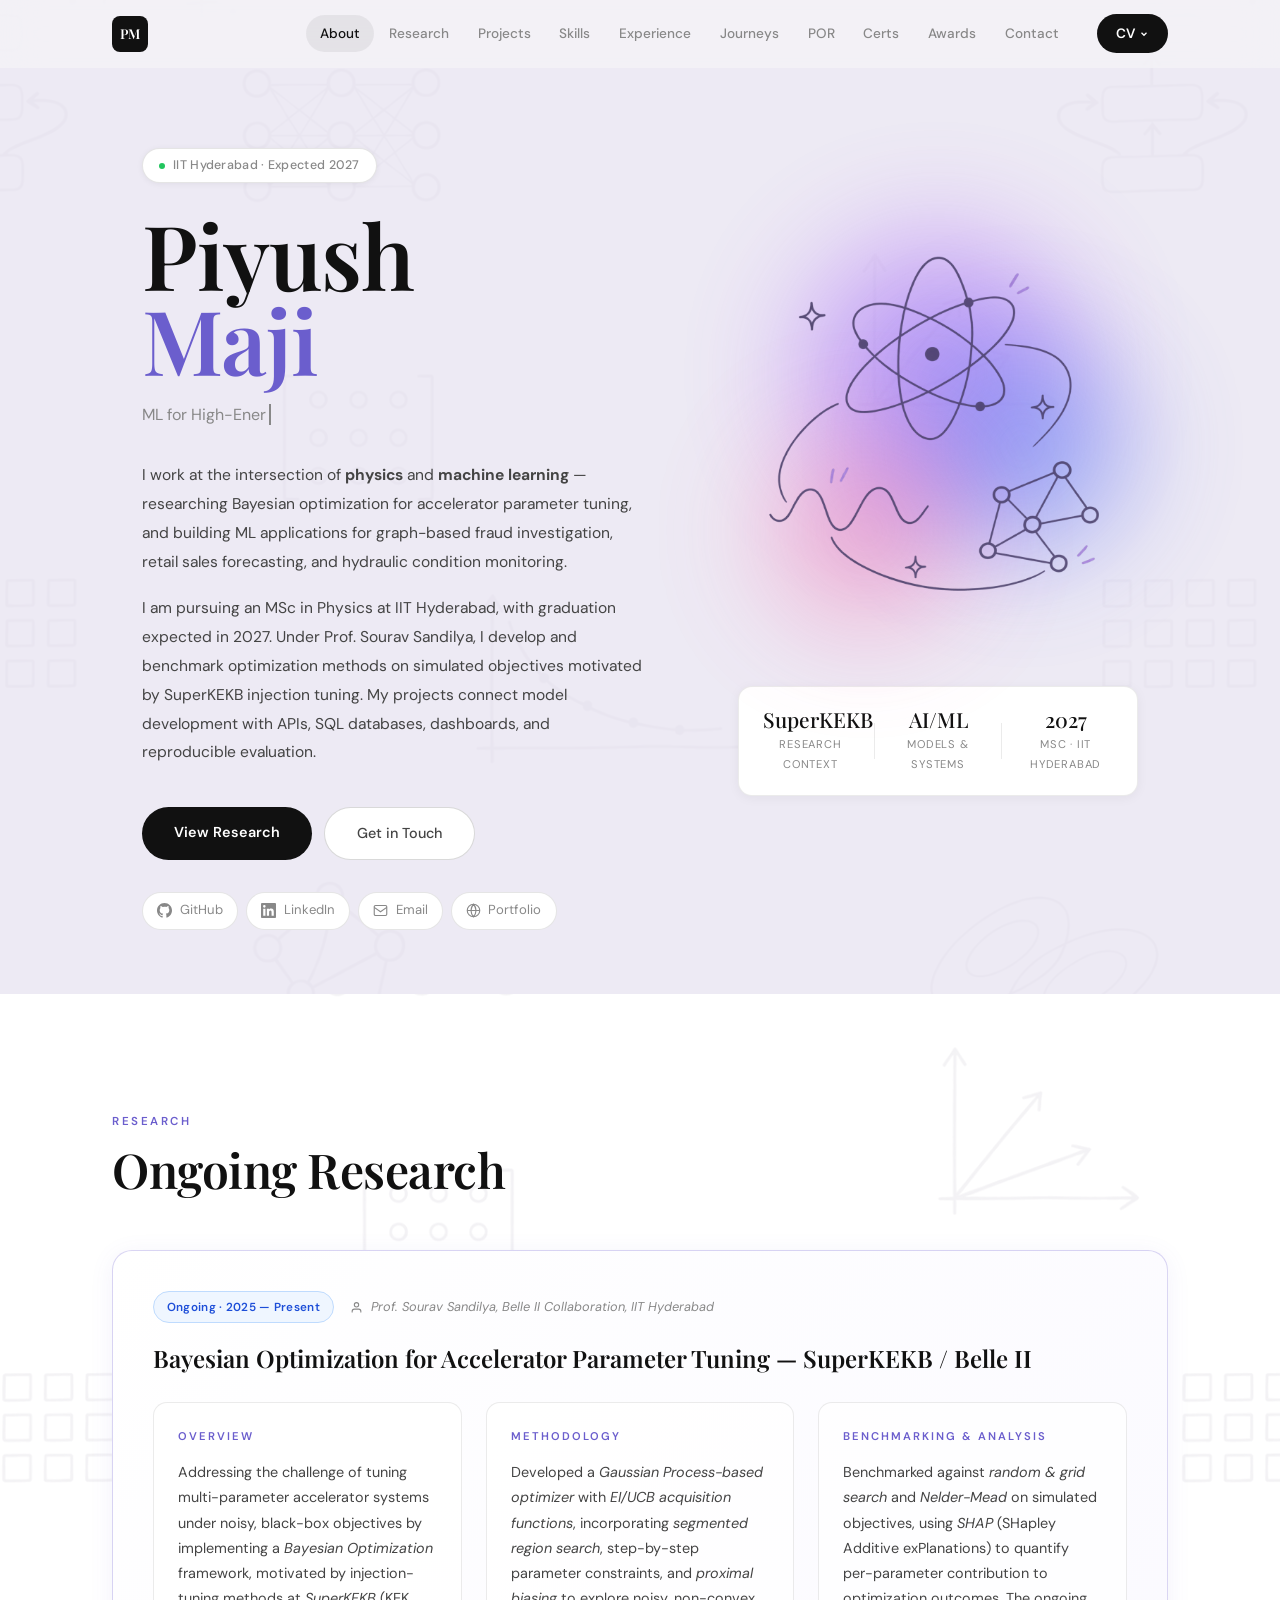
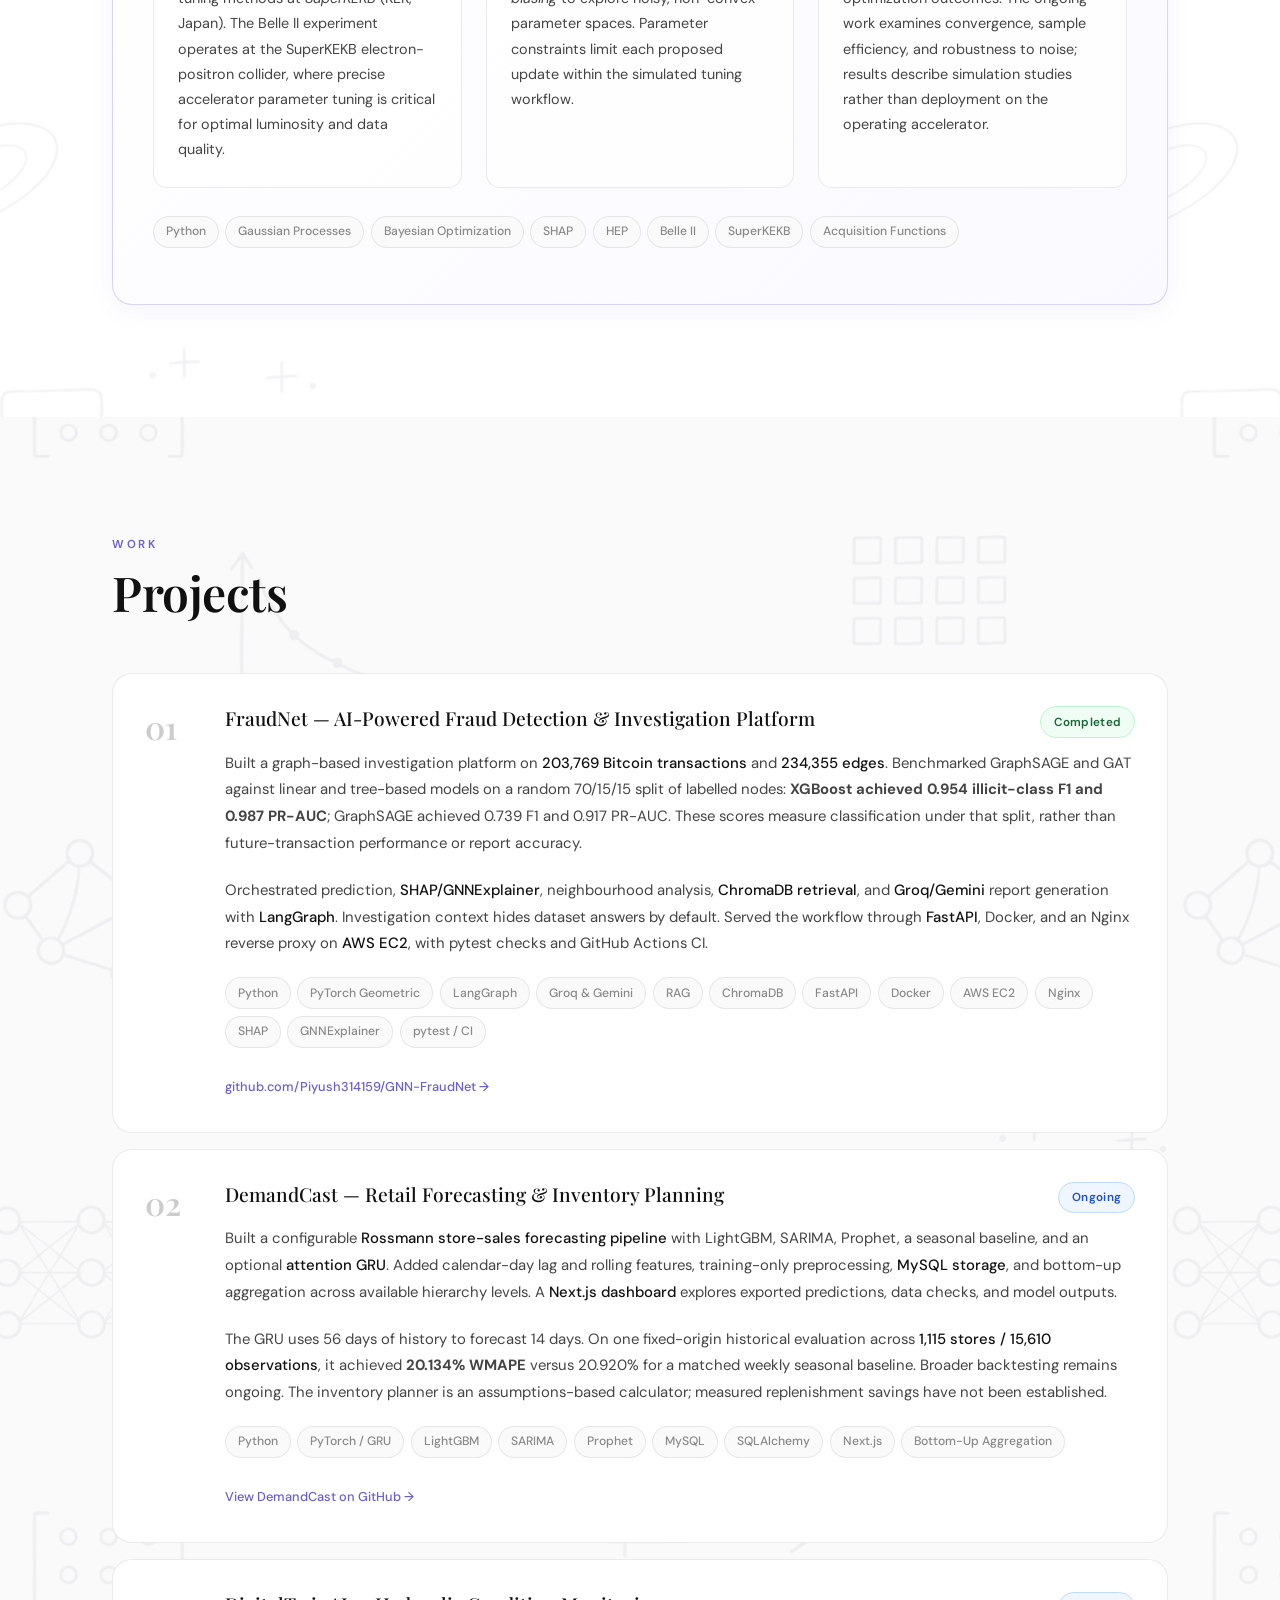
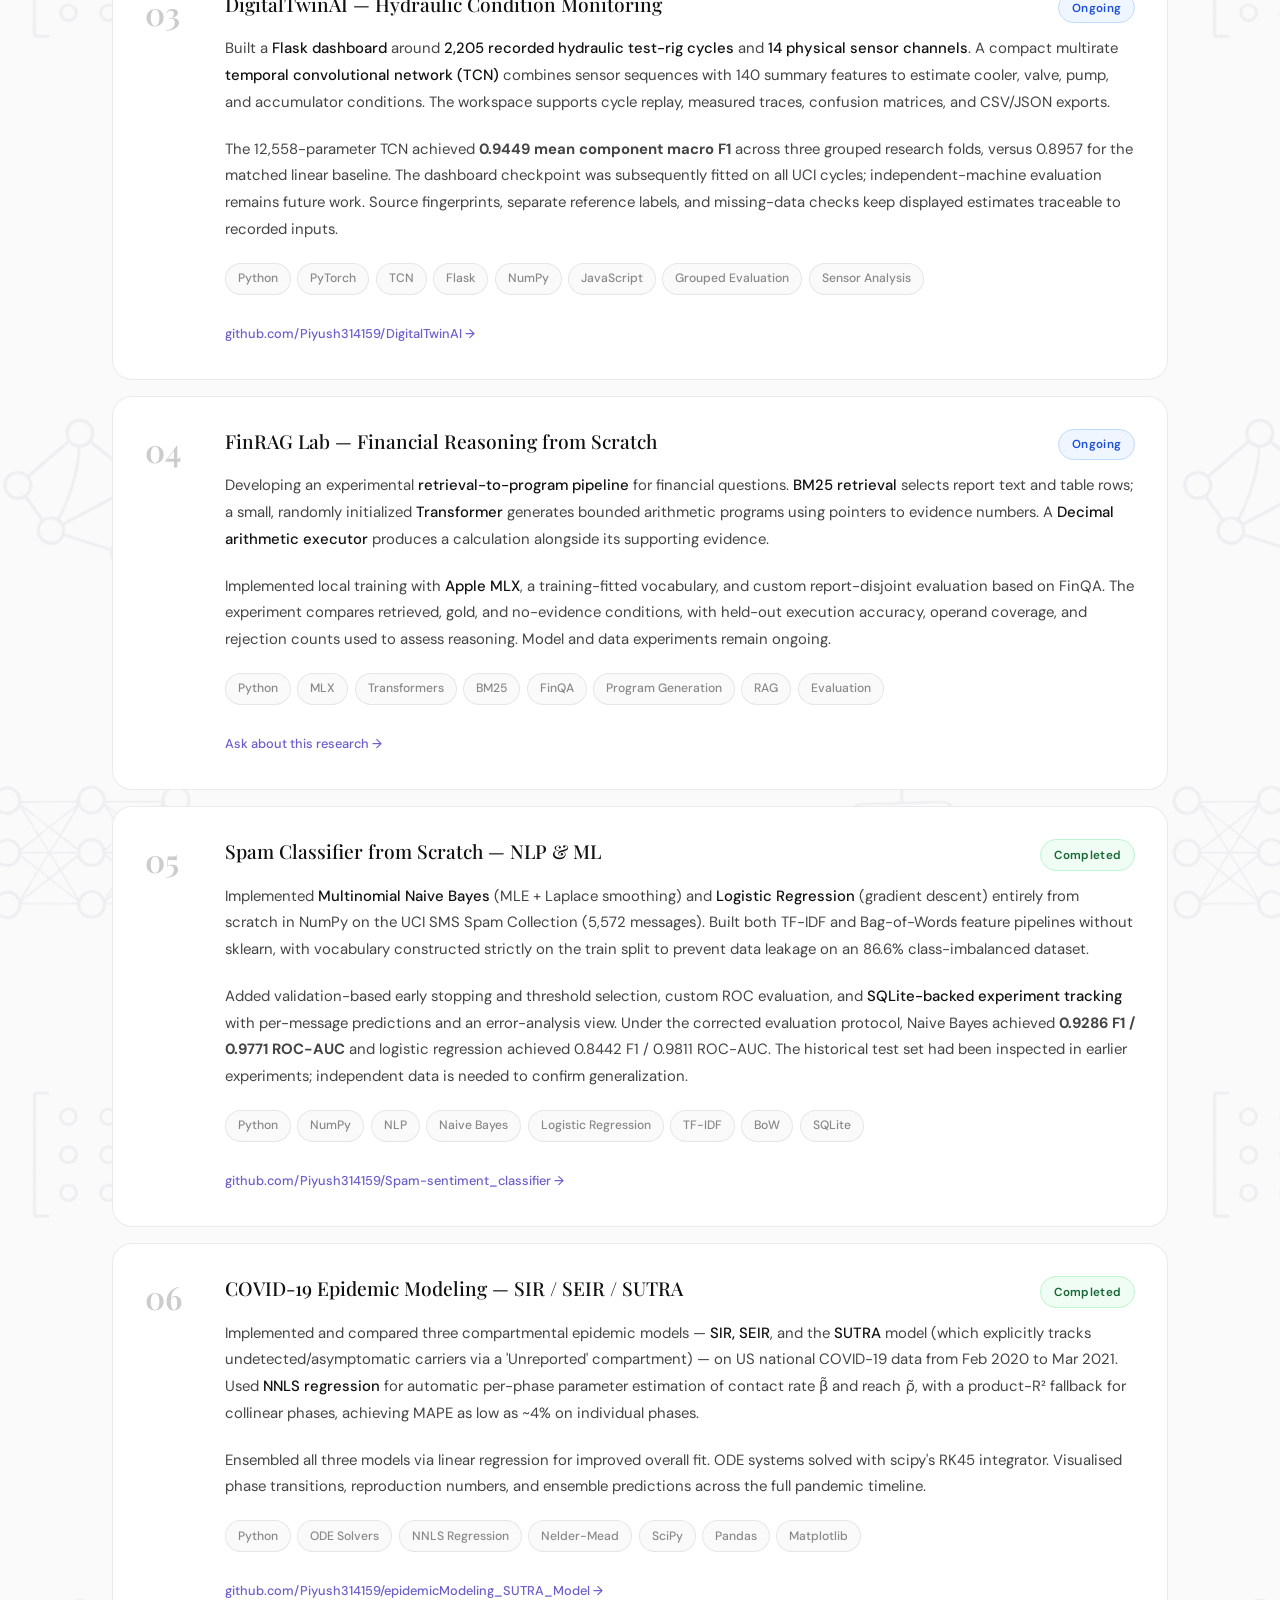
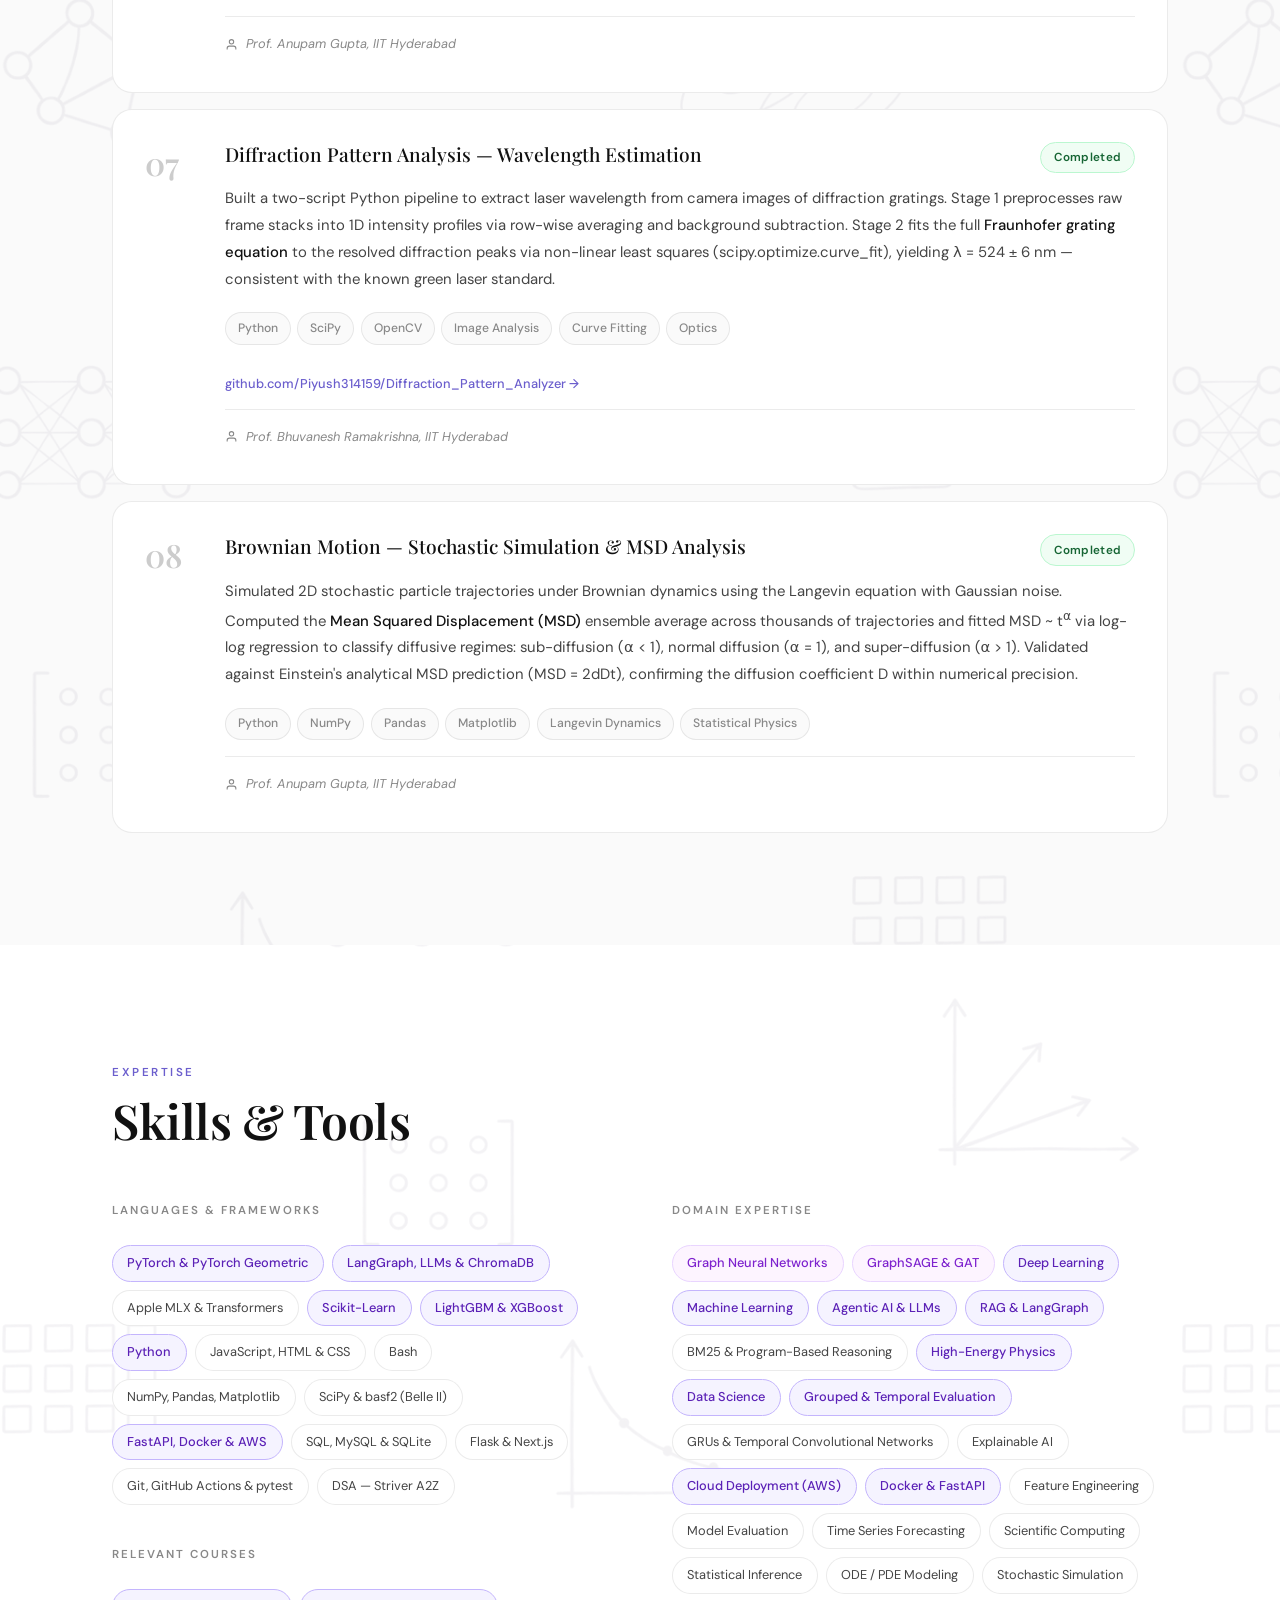
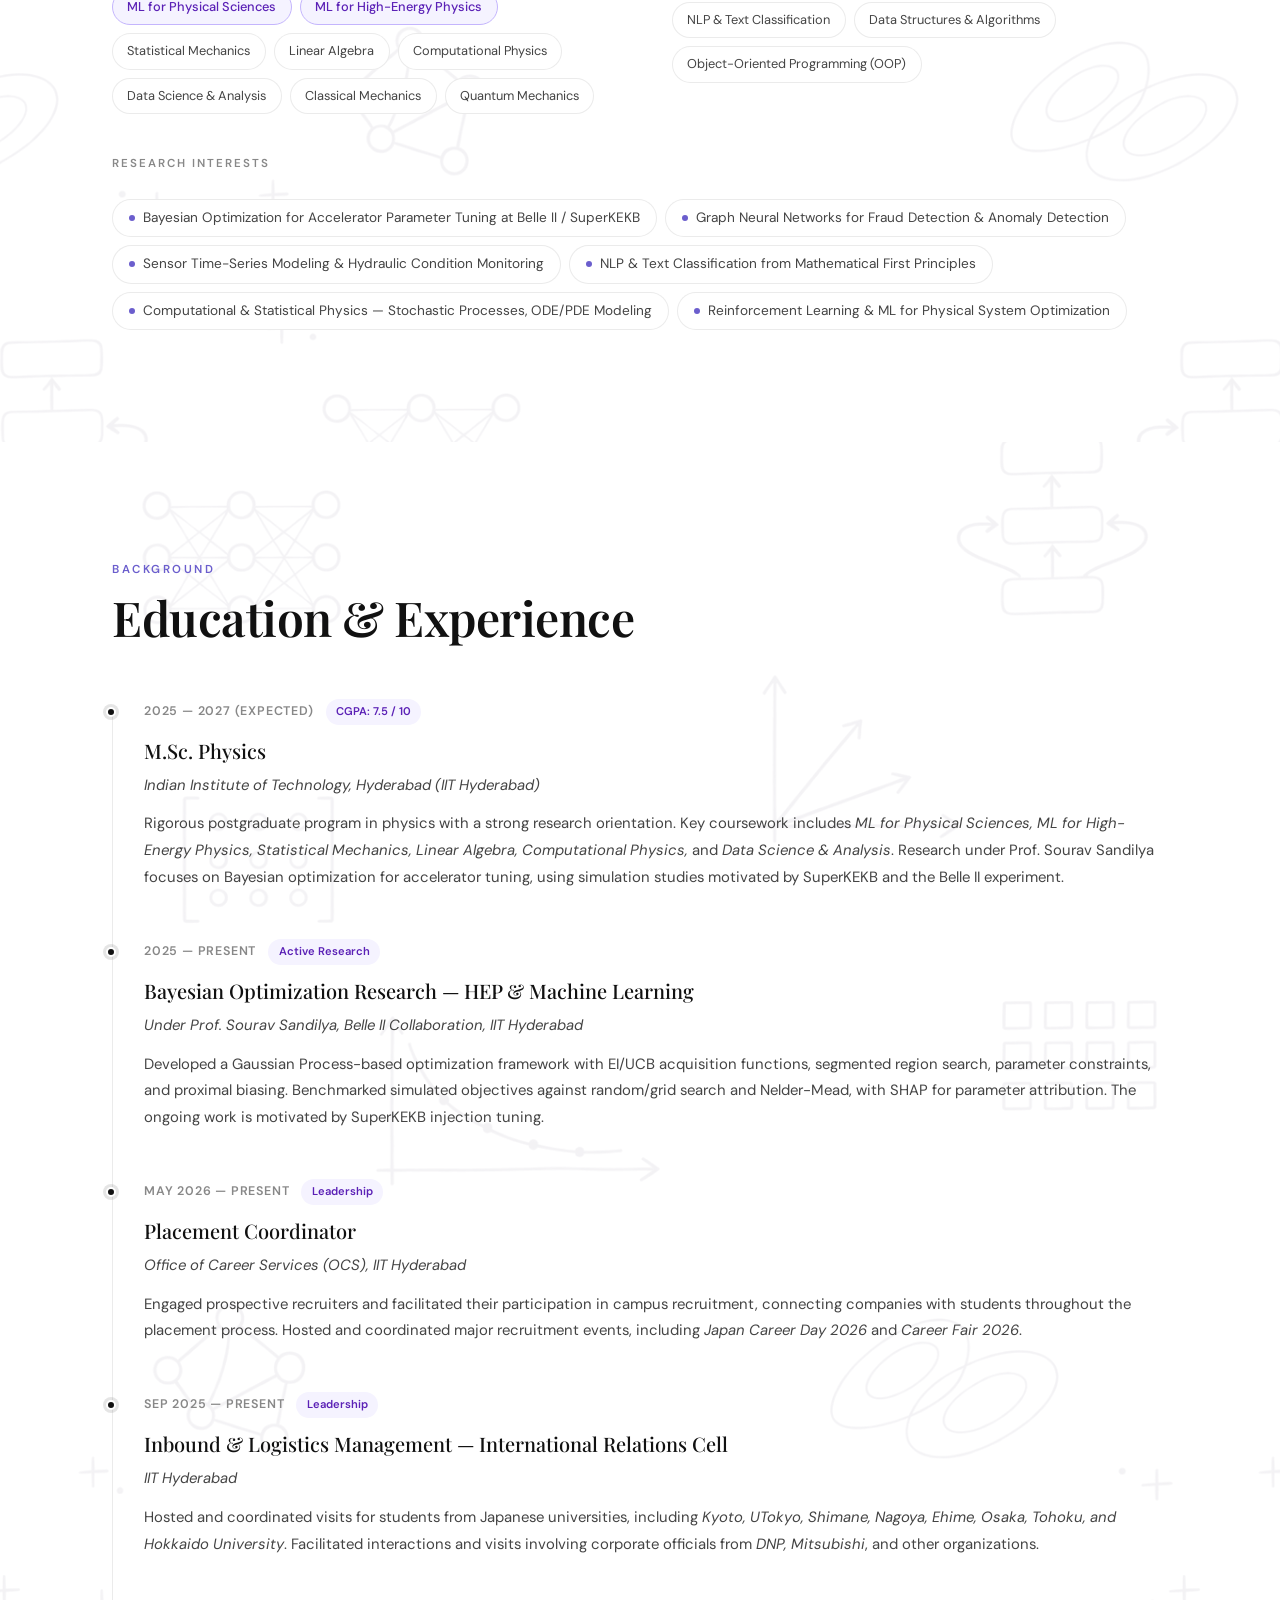
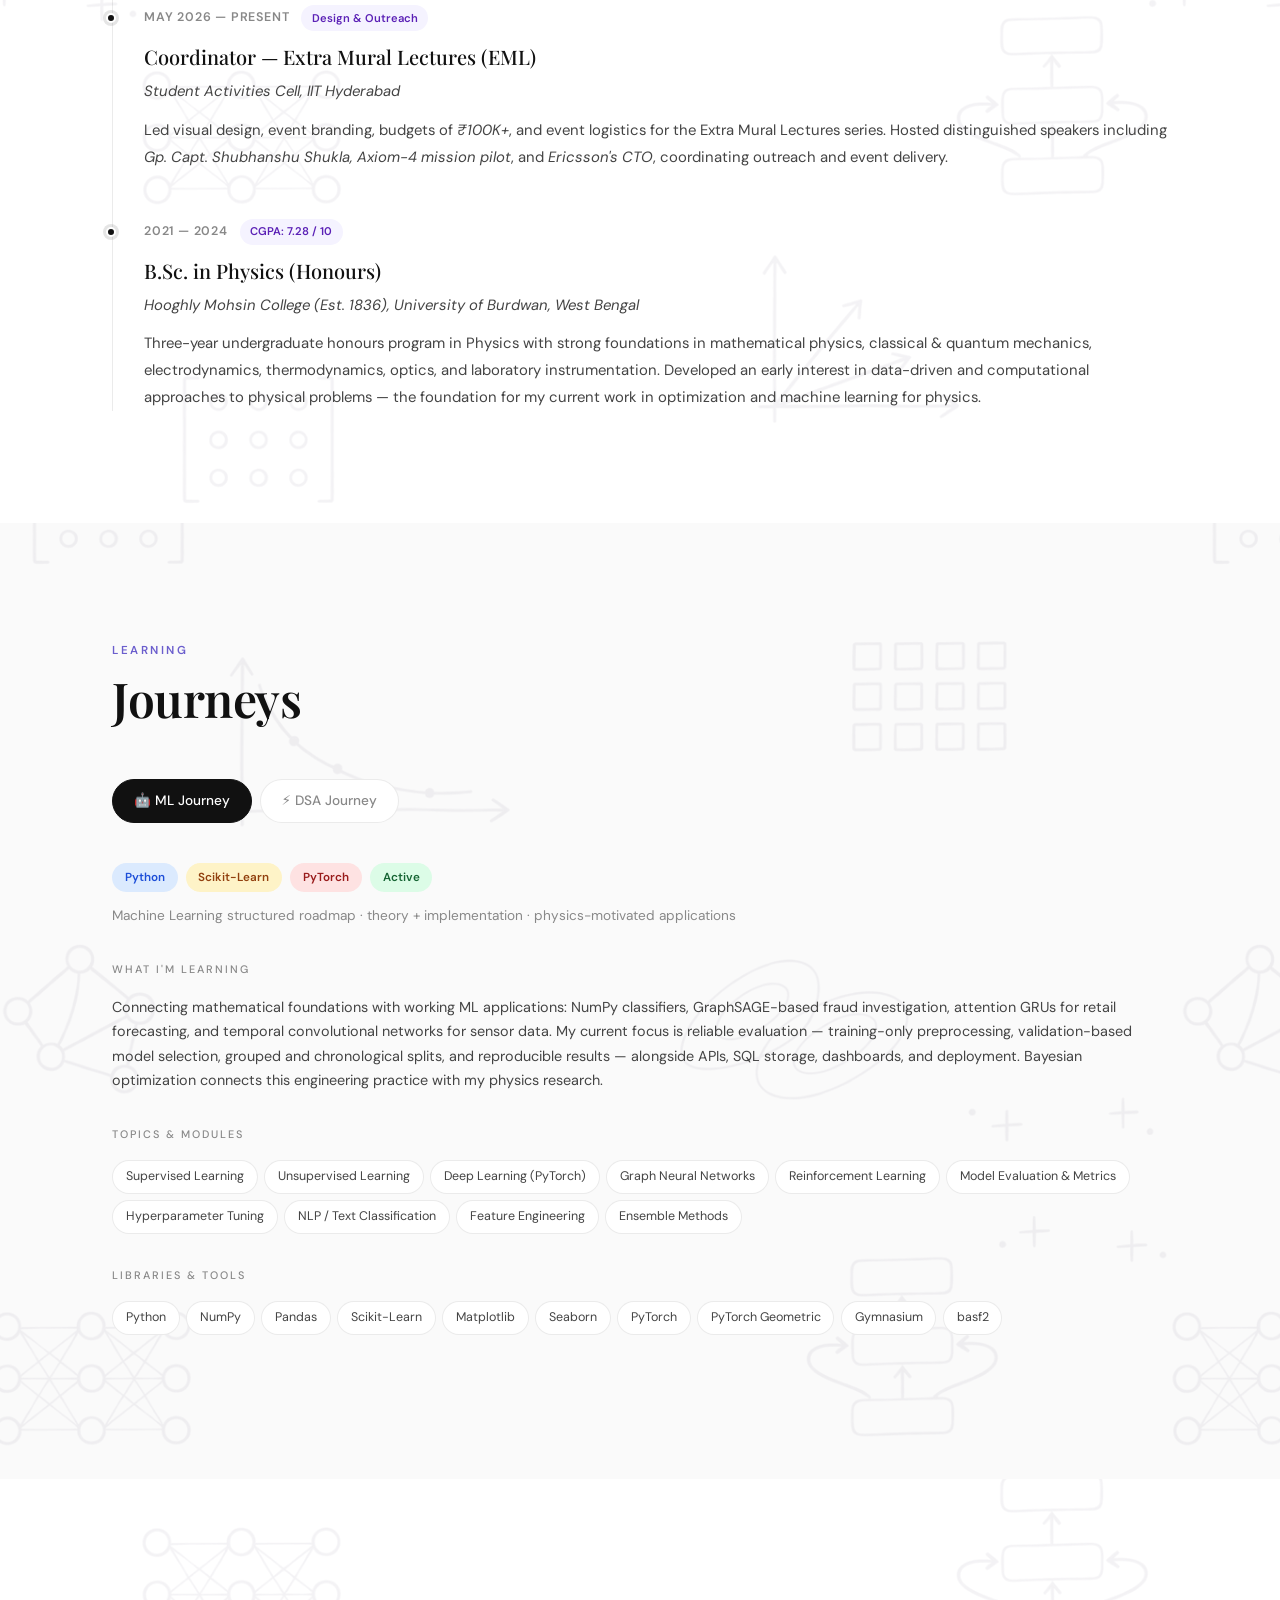
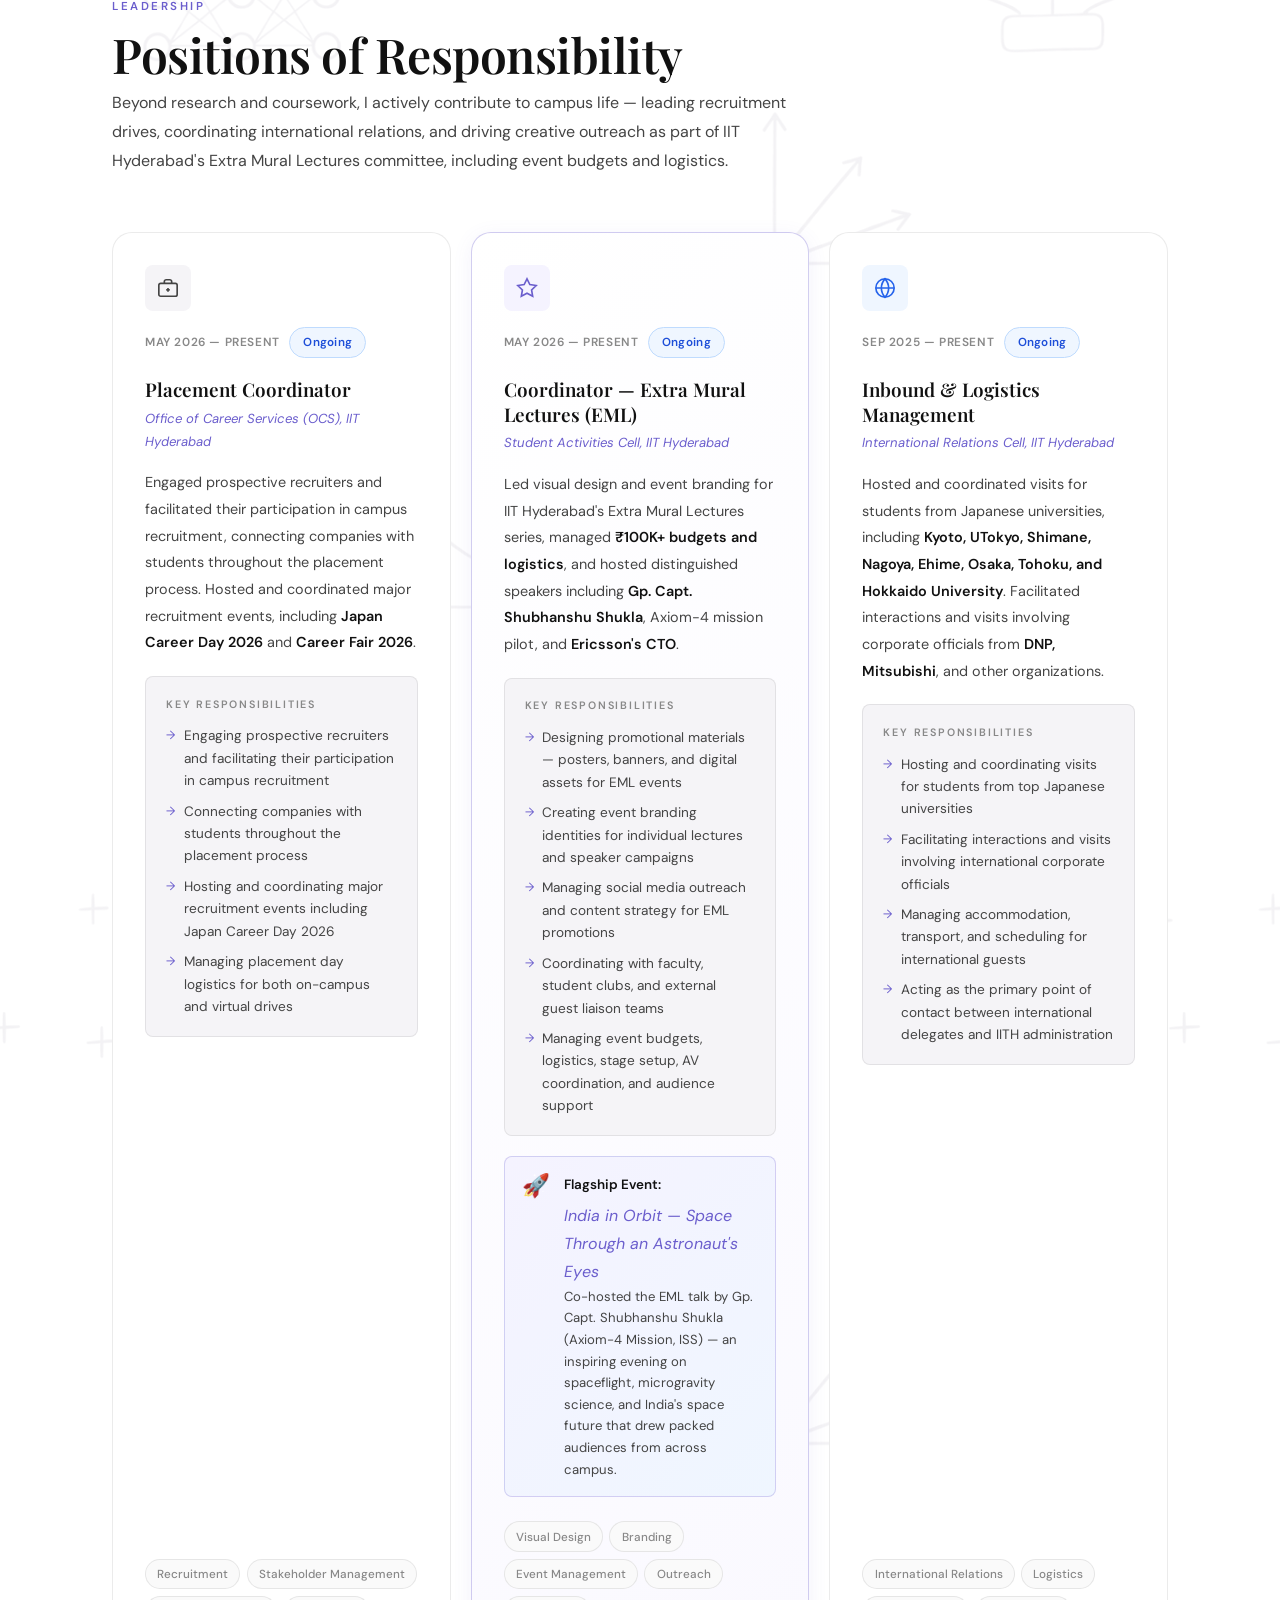
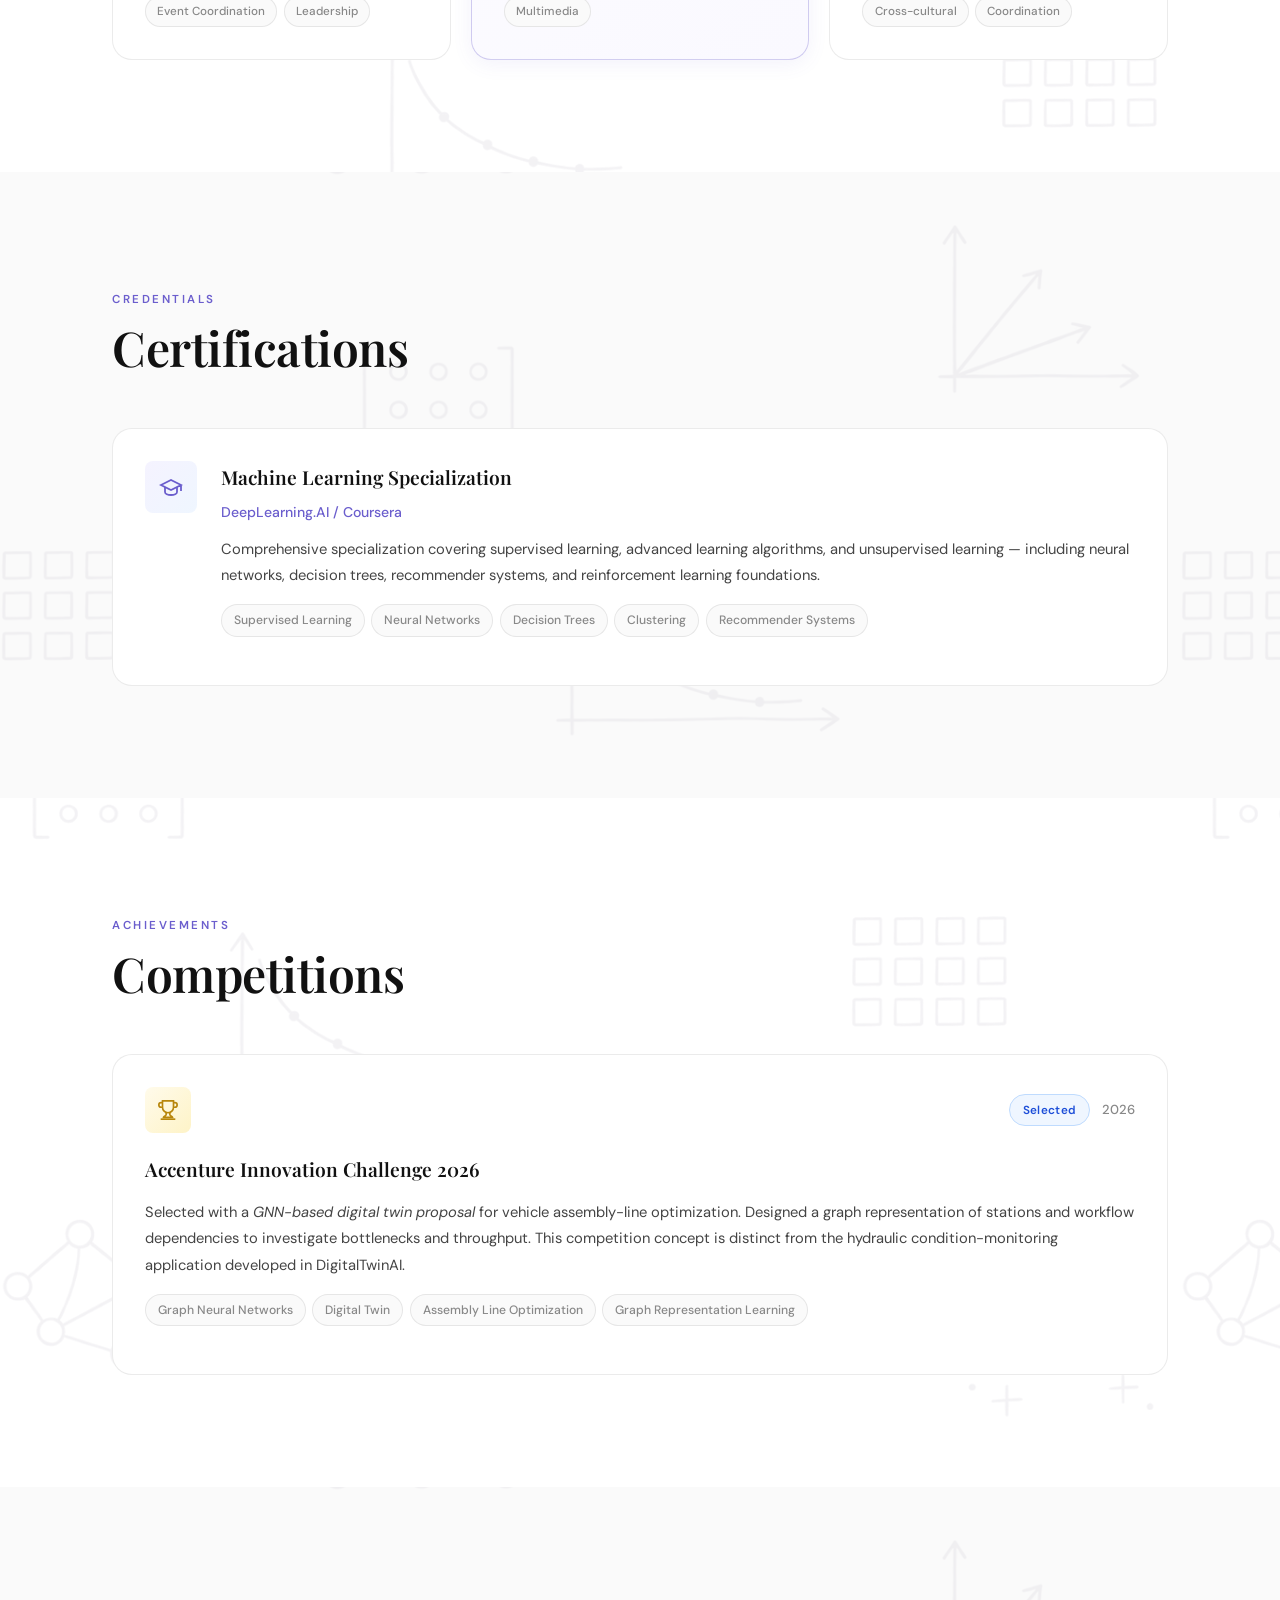
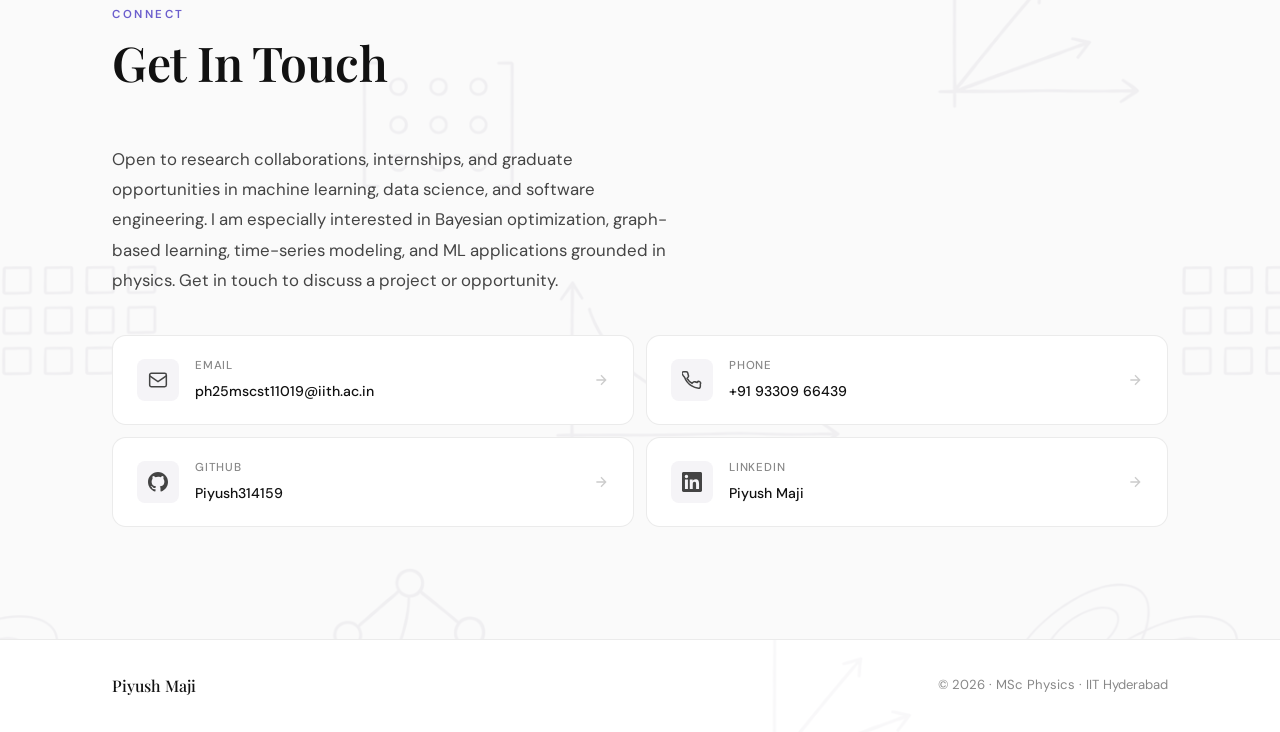
==== commit 88c479e1: "Integrate subtle ML doodles throughout portfolio backgrounds Add a transparent notebook-style patter" ====
--- a/index.html
+++ b/index.html
@@ -19,7 +19,7 @@
   <link
     href="https://fonts.googleapis.com/css2?family=Playfair+Display:ital,wght@0,500;0,600;1,500&family=DM+Sans:opsz,wght@9..40,300;9..40,400;9..40,500;9..40,600&display=swap"
     rel="stylesheet">
-  <link rel="stylesheet" href="style.css?v=20261111-doodle">
+  <link rel="stylesheet" href="style.css?v=20261111-background-doodles">
 </head>
 
 <body>
--- a/style.css
+++ b/style.css
@@ -330,6 +330,38 @@
 .stat-divider { width:1px; height:36px; background:var(--border); flex-shrink:0; }
 
 /* SECTIONS */
+.hero::before,
+.content-section::before,
+.site-footer::before {
+  content:"";
+  position:absolute;
+  inset:0;
+  z-index:-1;
+  background-image:url("assets/research-background-doodles.png");
+  background-repeat:repeat;
+  background-size:1180px 1180px;
+  background-position:center -80px;
+  opacity:0.065;
+  pointer-events:none;
+}
+.hero::before { opacity:0.03; background-position:calc(50% + 100px) -60px; }
+.content-section:nth-of-type(2n)::before { background-position:calc(50% + 180px) -260px; }
+.content-section:nth-of-type(3n)::before { background-position:calc(50% - 150px) -520px; }
+.site-footer::before { opacity:0.04; background-position:center -340px; }
+
+@media (max-width:640px) {
+  .hero::before,
+  .content-section::before,
+  .site-footer::before { background-size:760px 760px; }
+  .content-section::before { opacity:0.045; }
+}
+
+@media print {
+  .hero::before,
+  .content-section::before,
+  .site-footer::before { display:none; }
+}
+
 .content-section { position:relative; z-index:1; padding:7rem 0; background:var(--bg-white); }
 .alt-section { background:var(--bg); }
 .section-inner { max-width:var(--max-w); margin:0 auto; padding:0 2rem; }
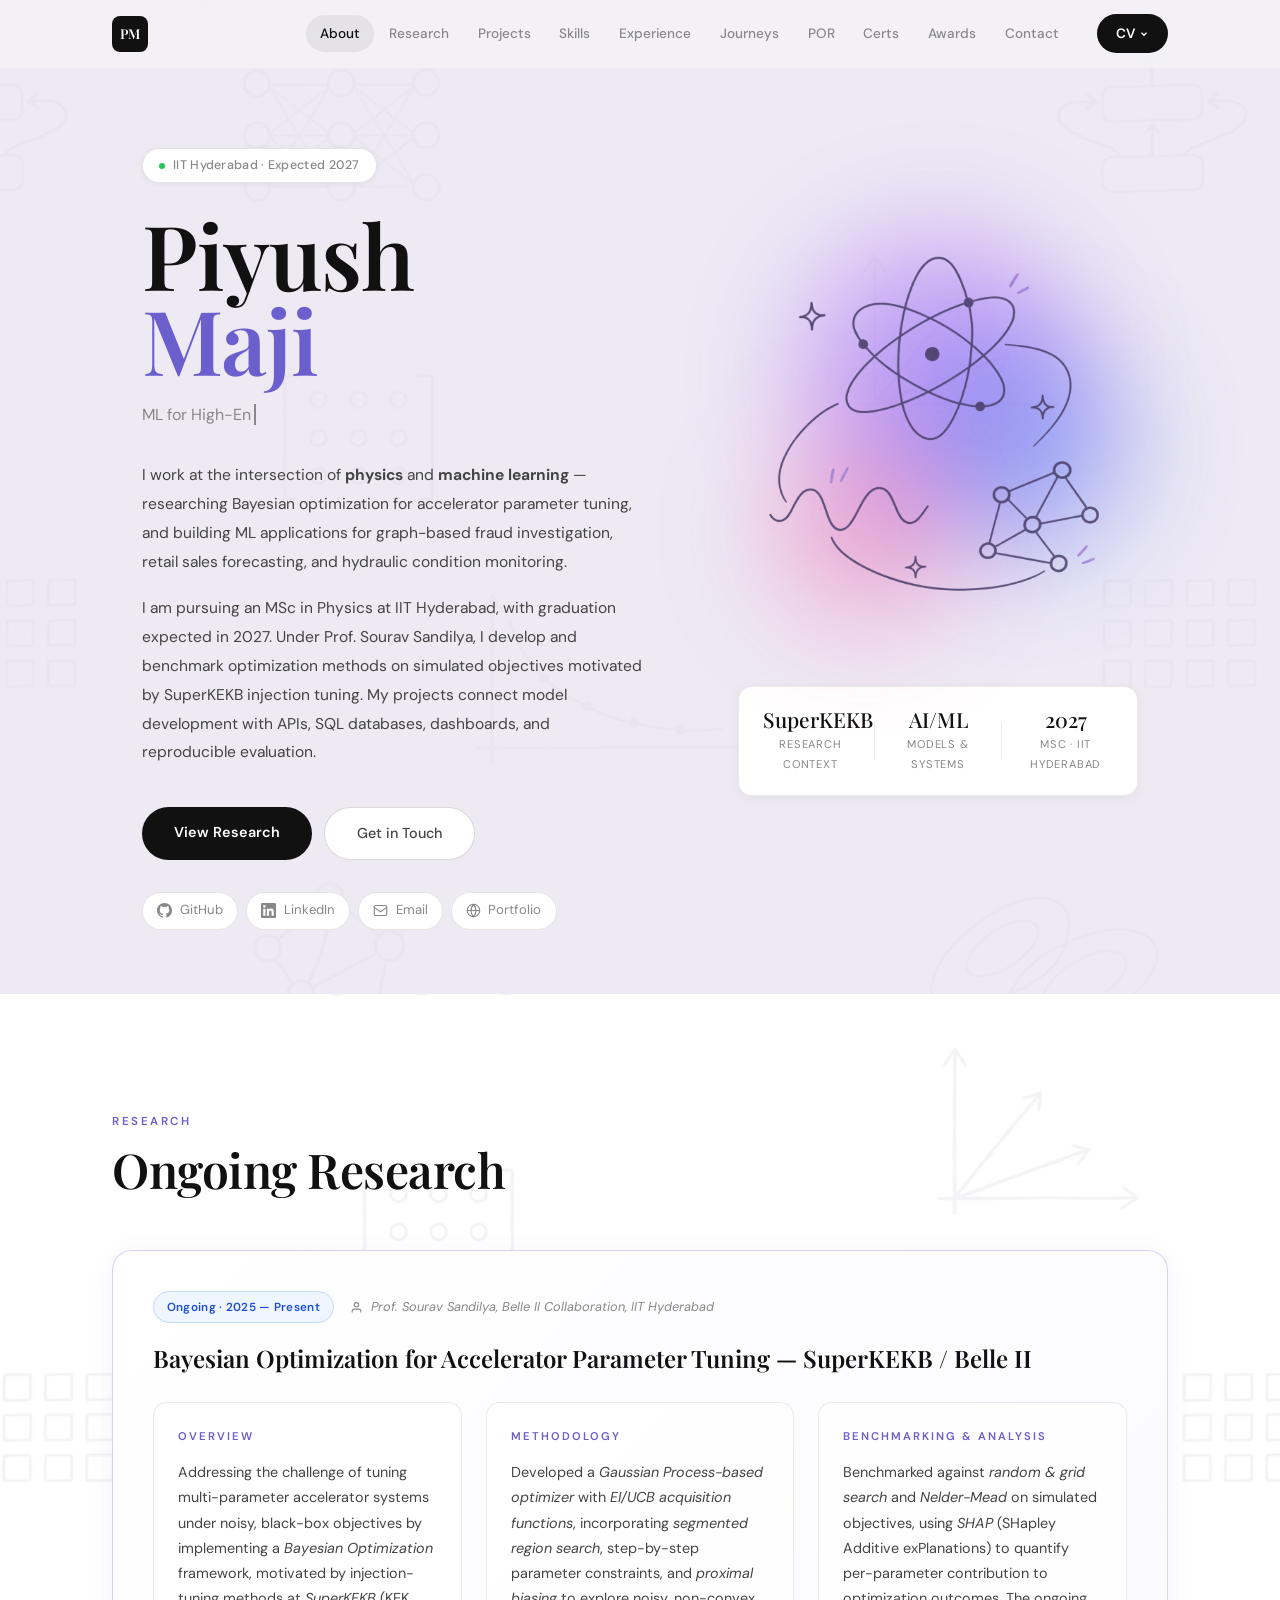
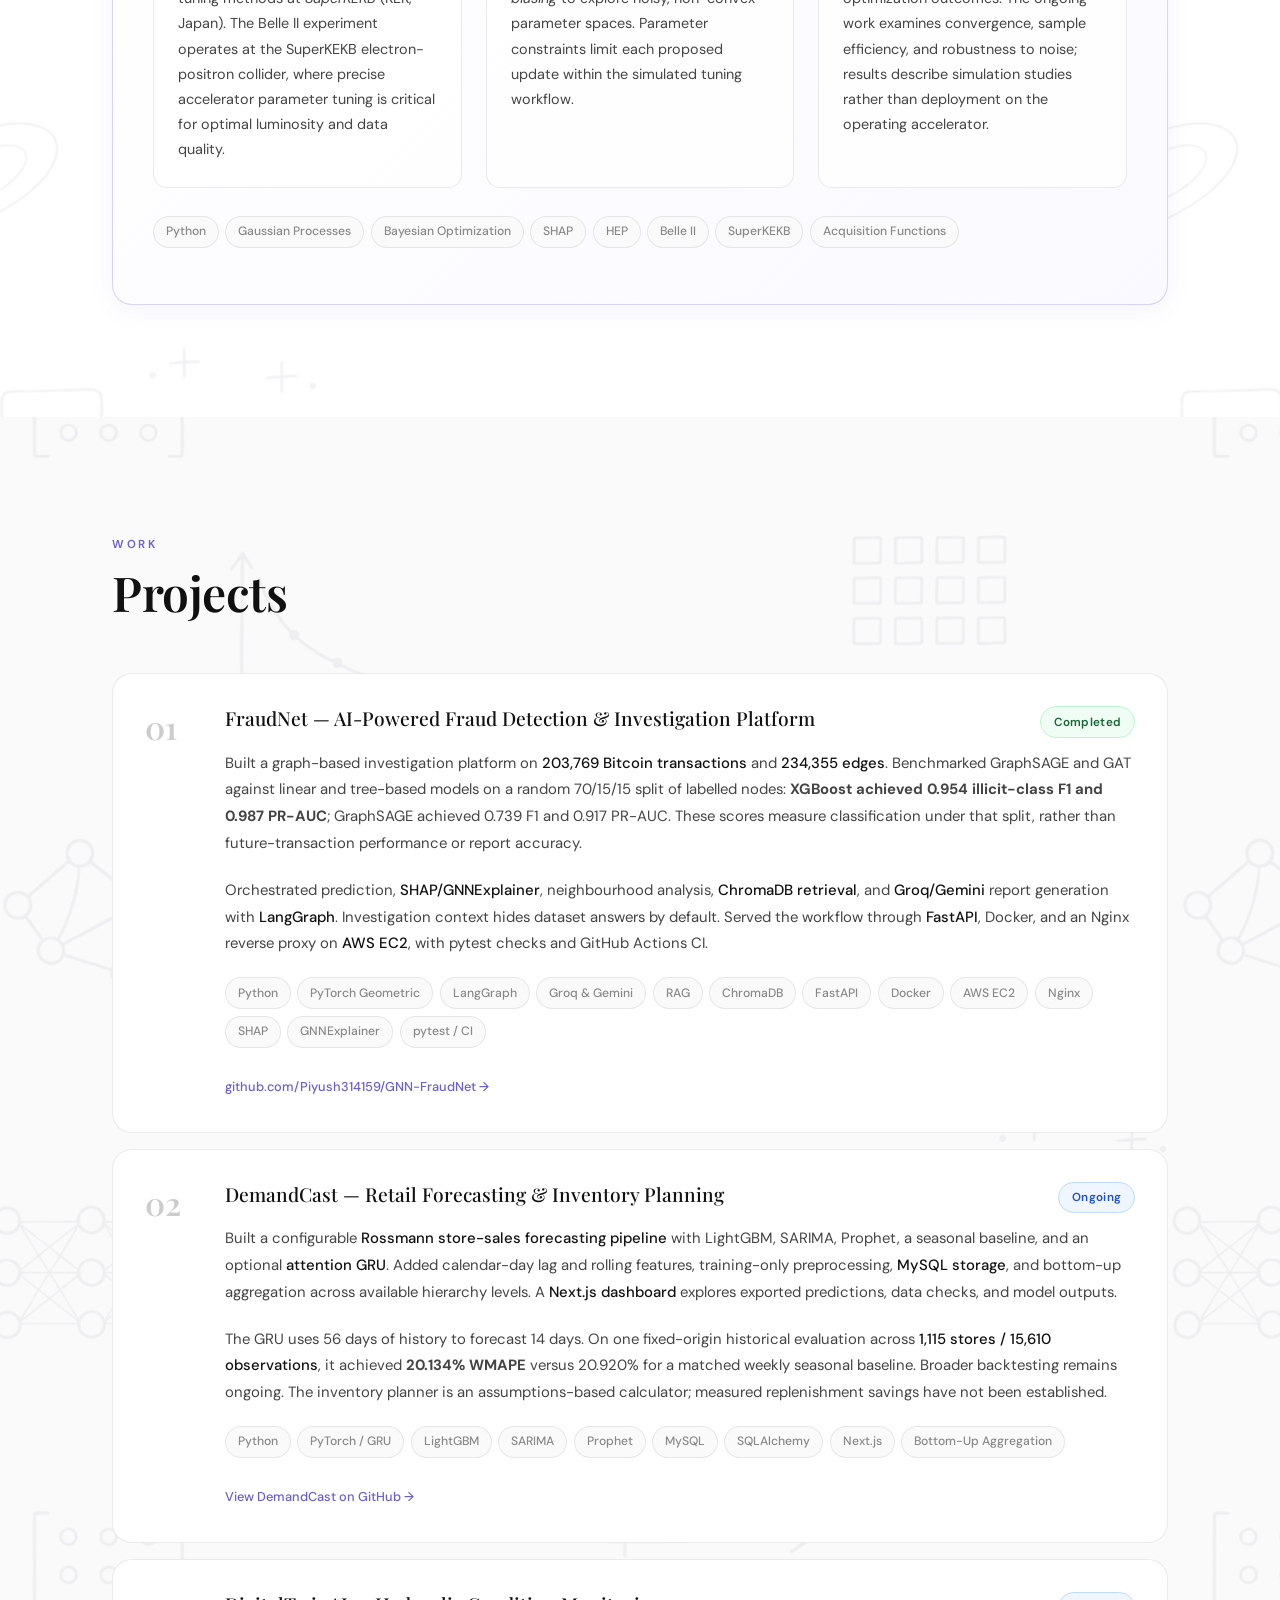
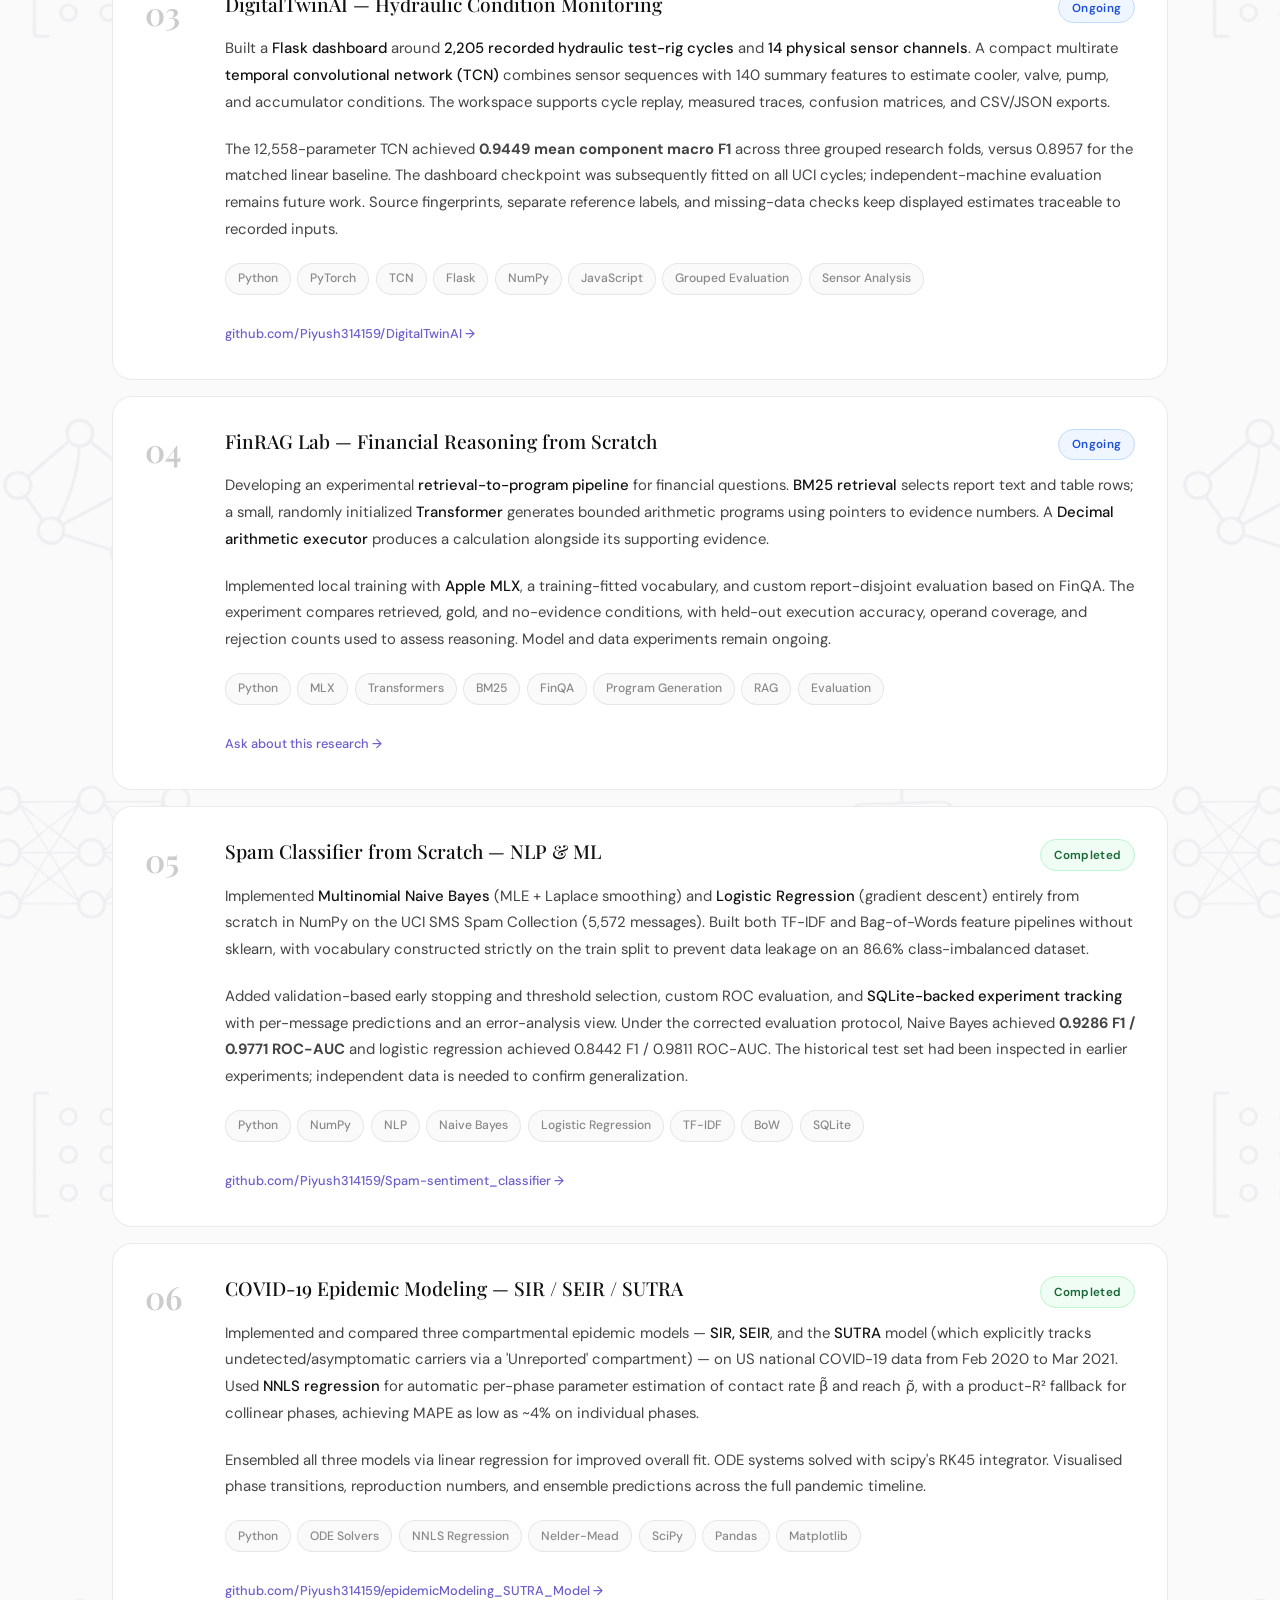
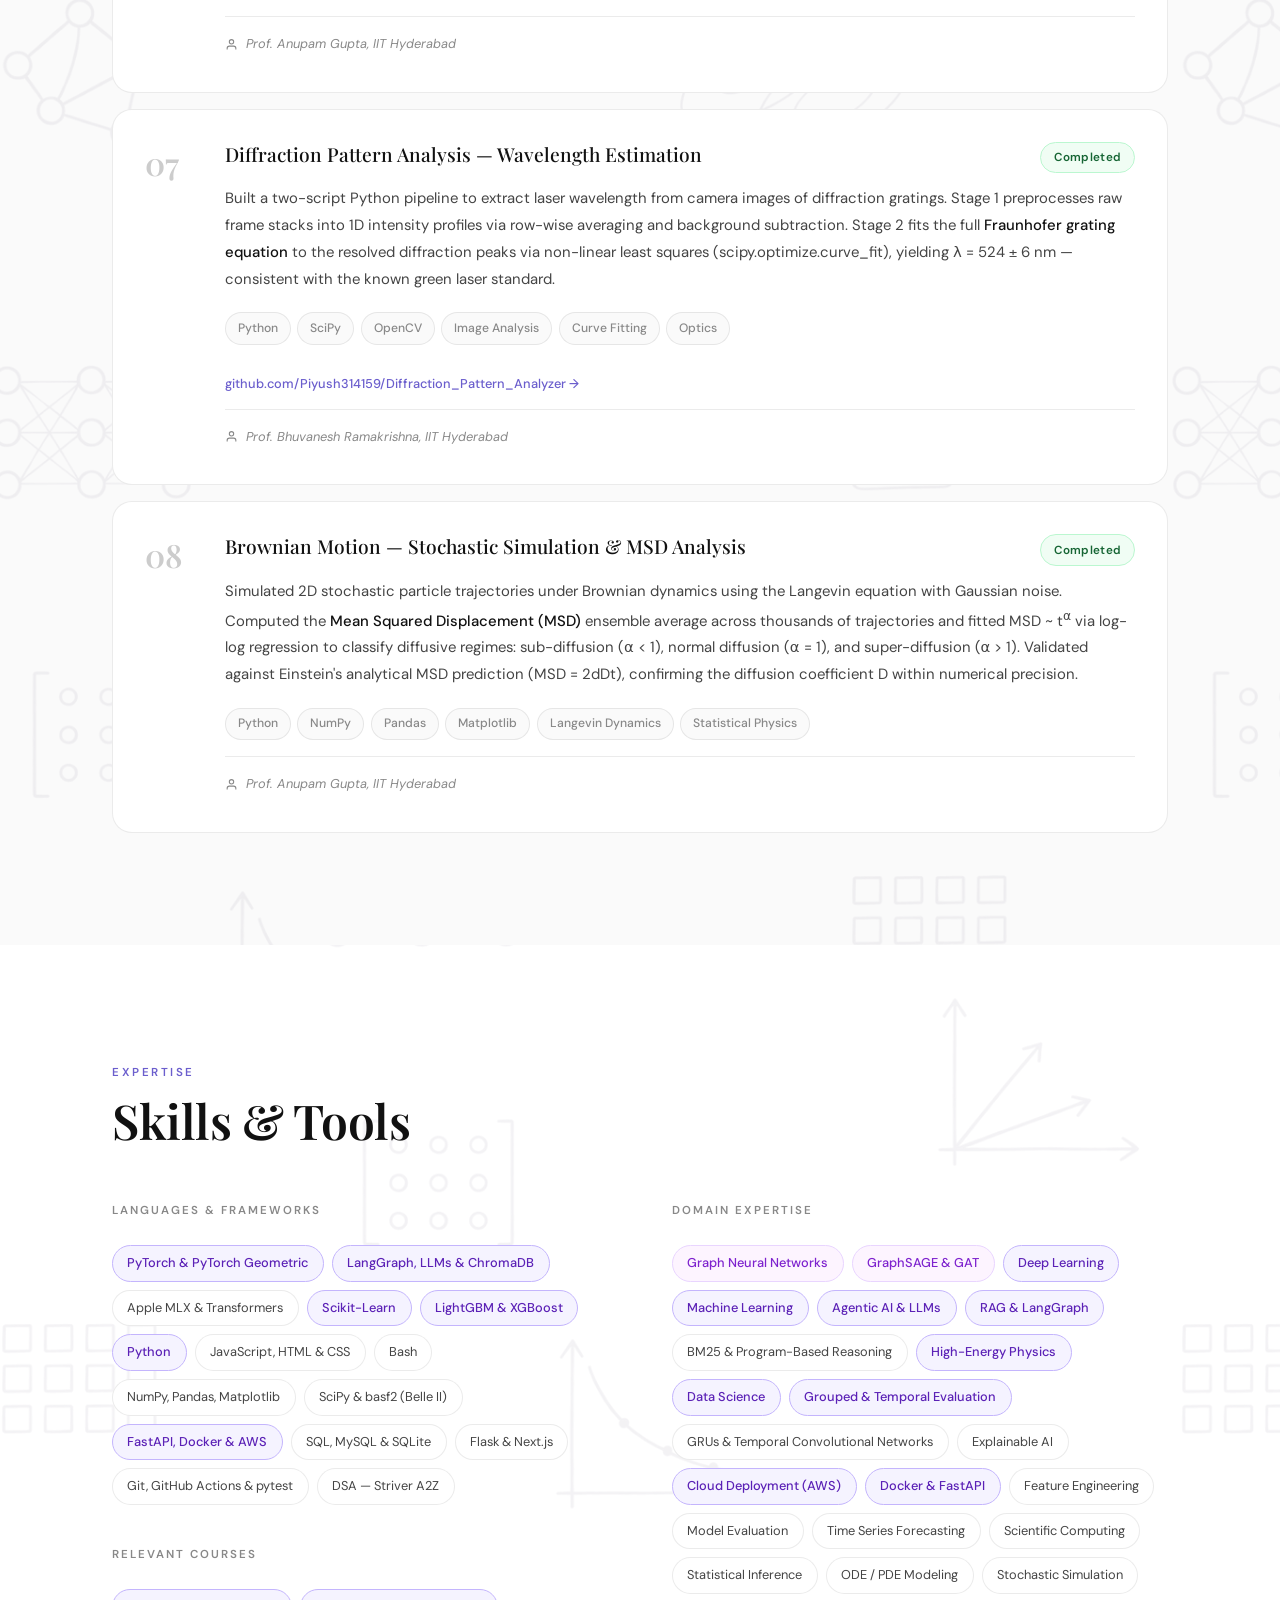
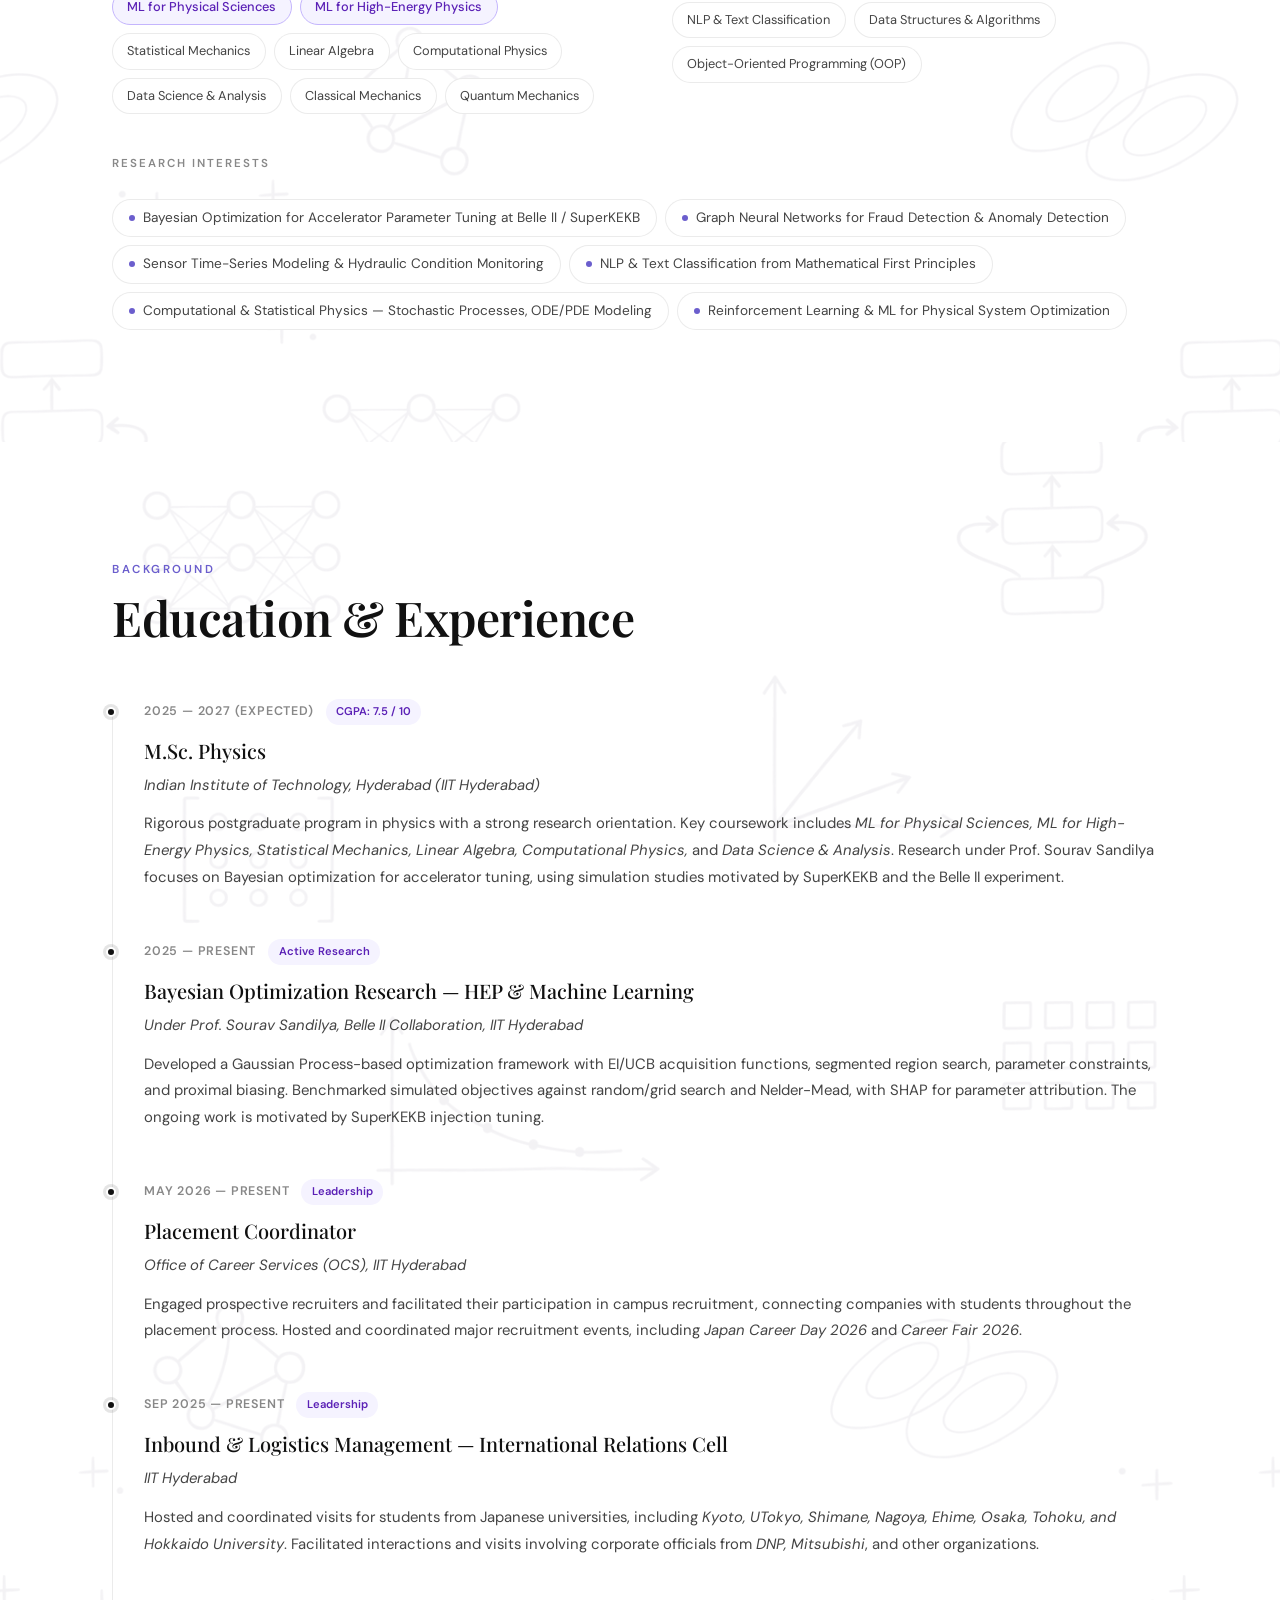
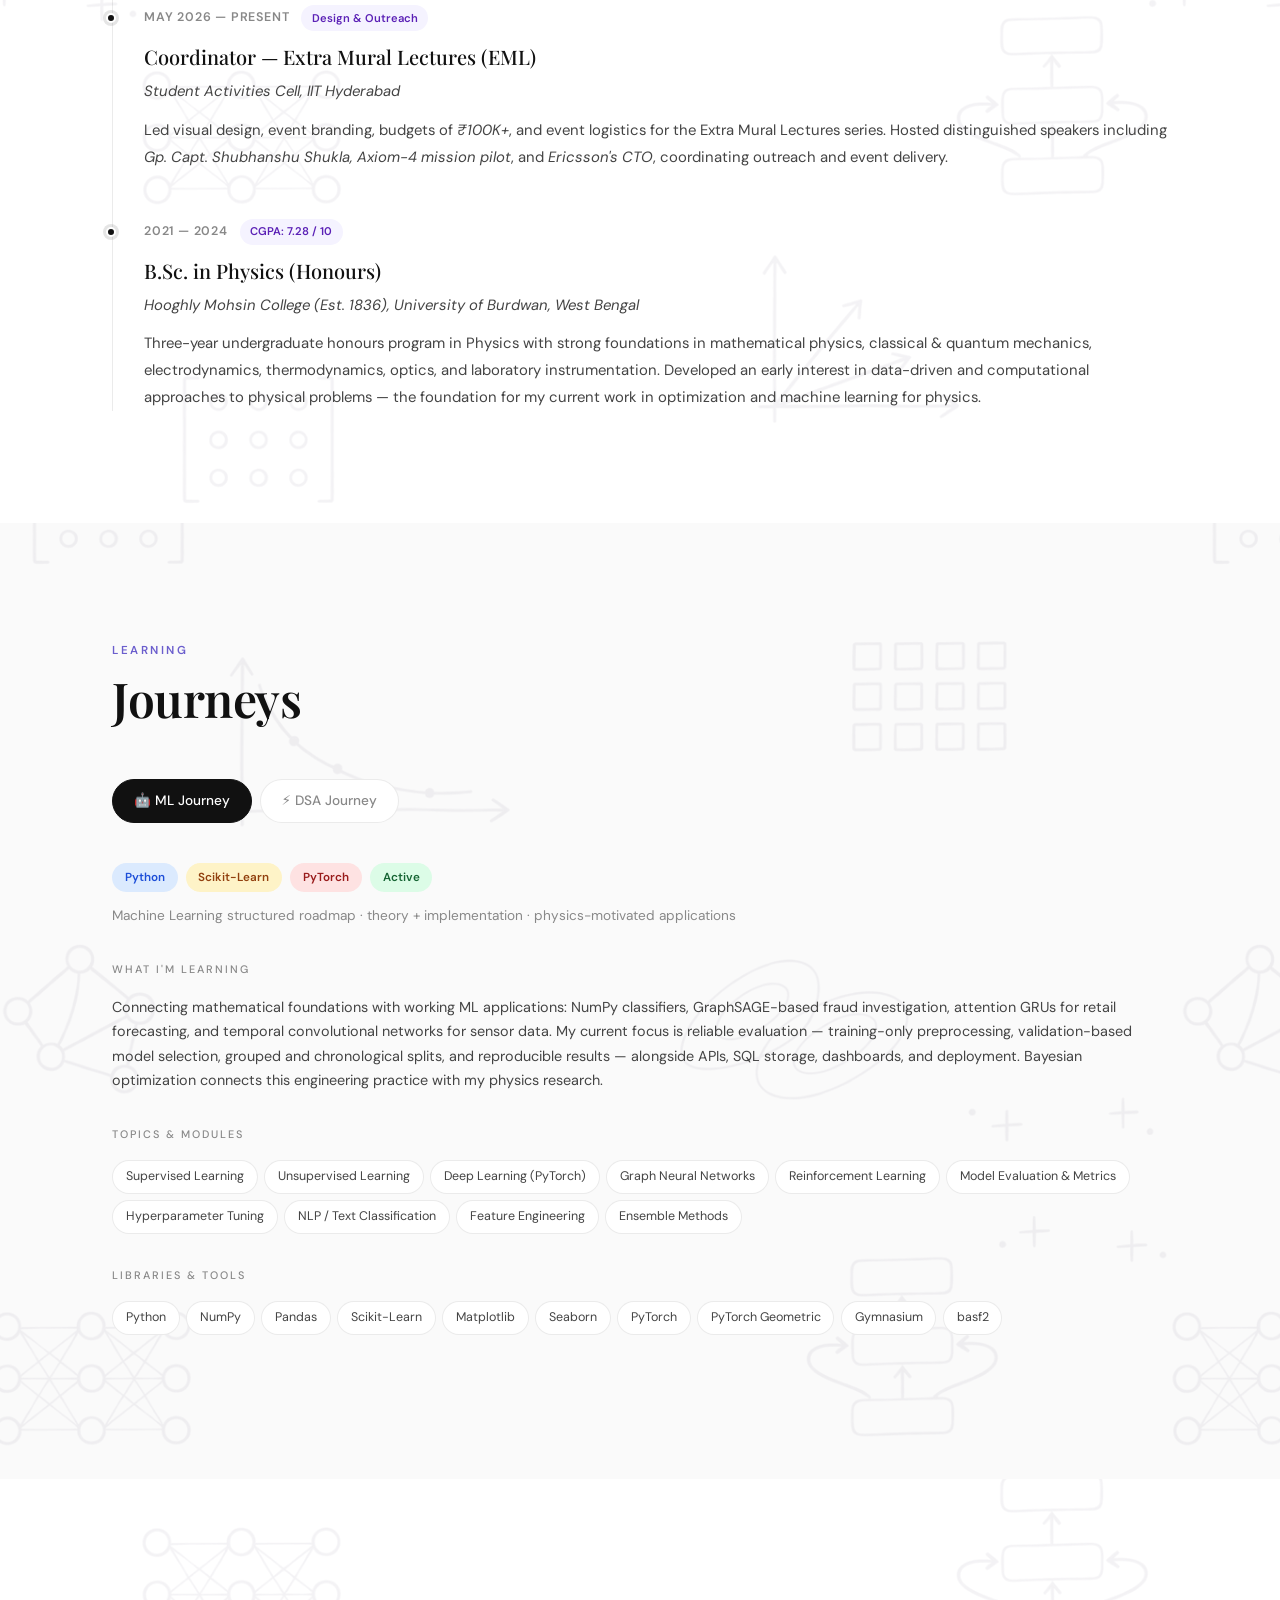
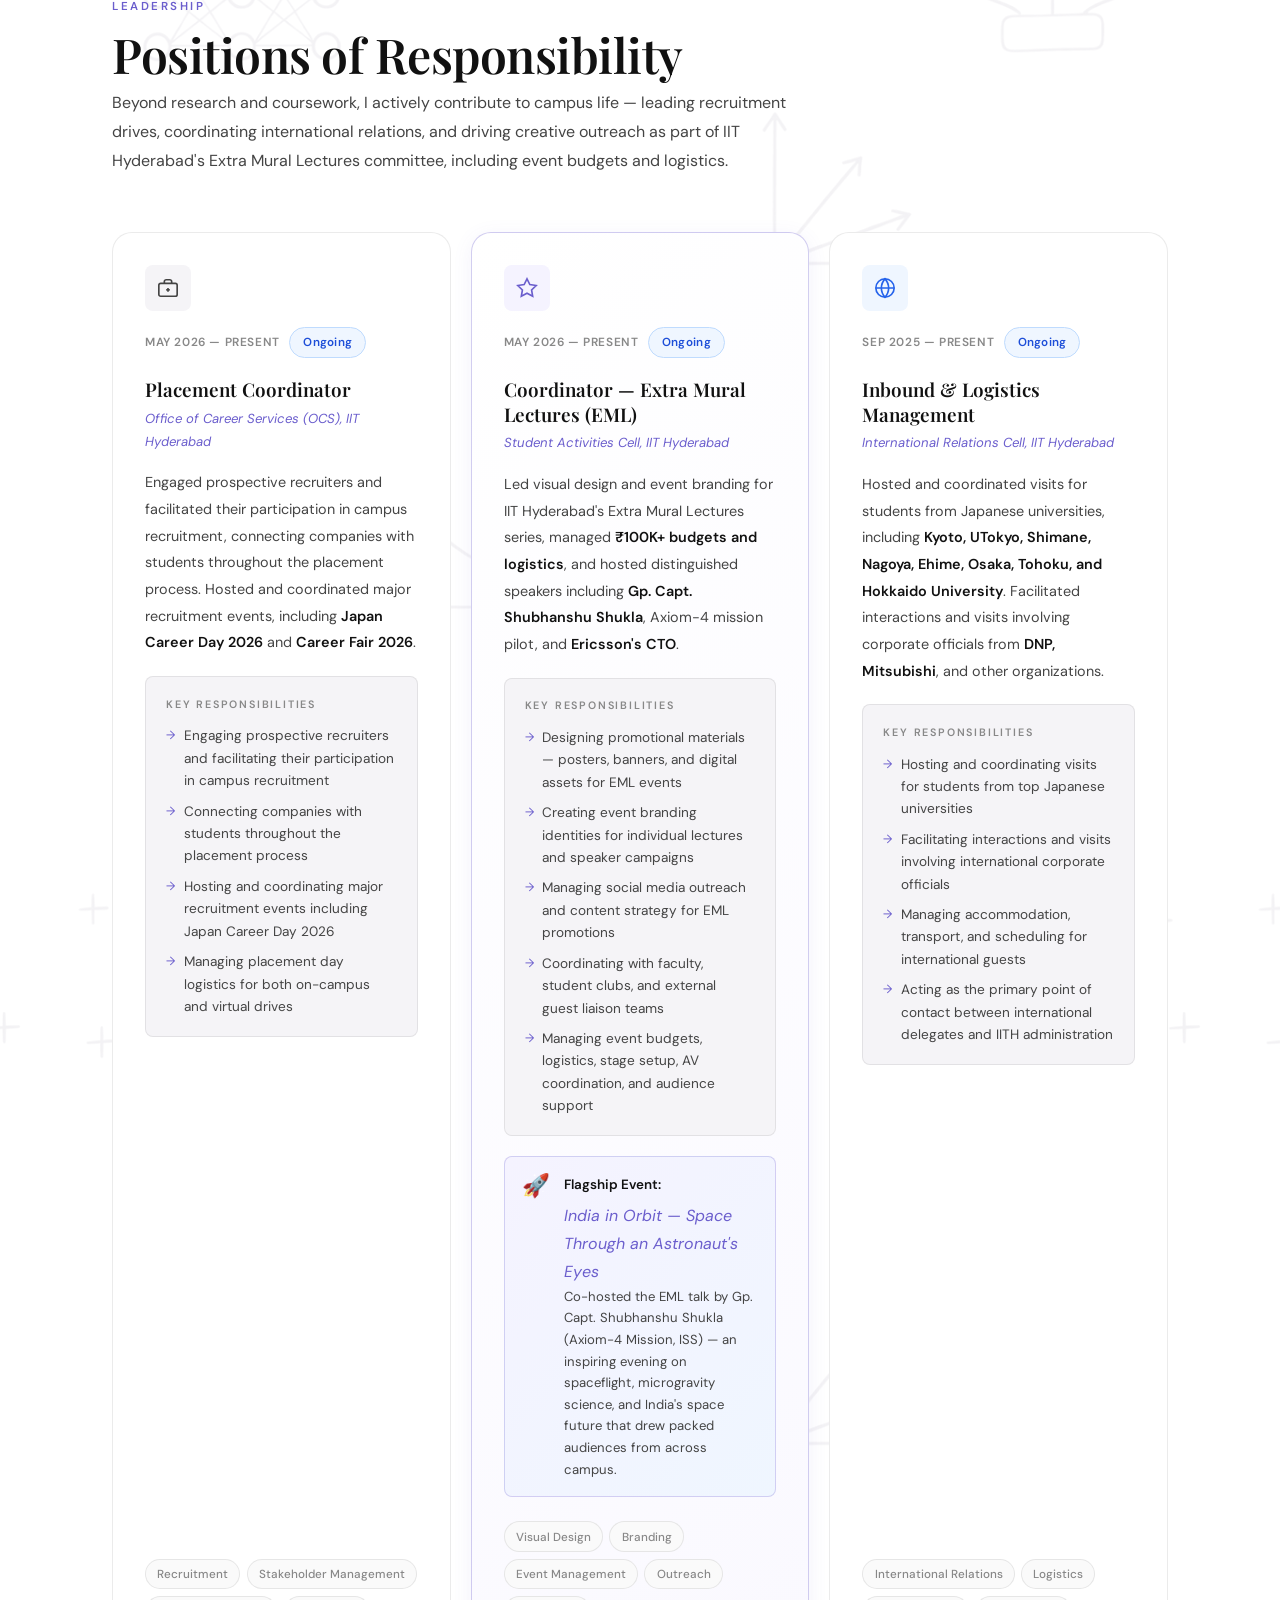
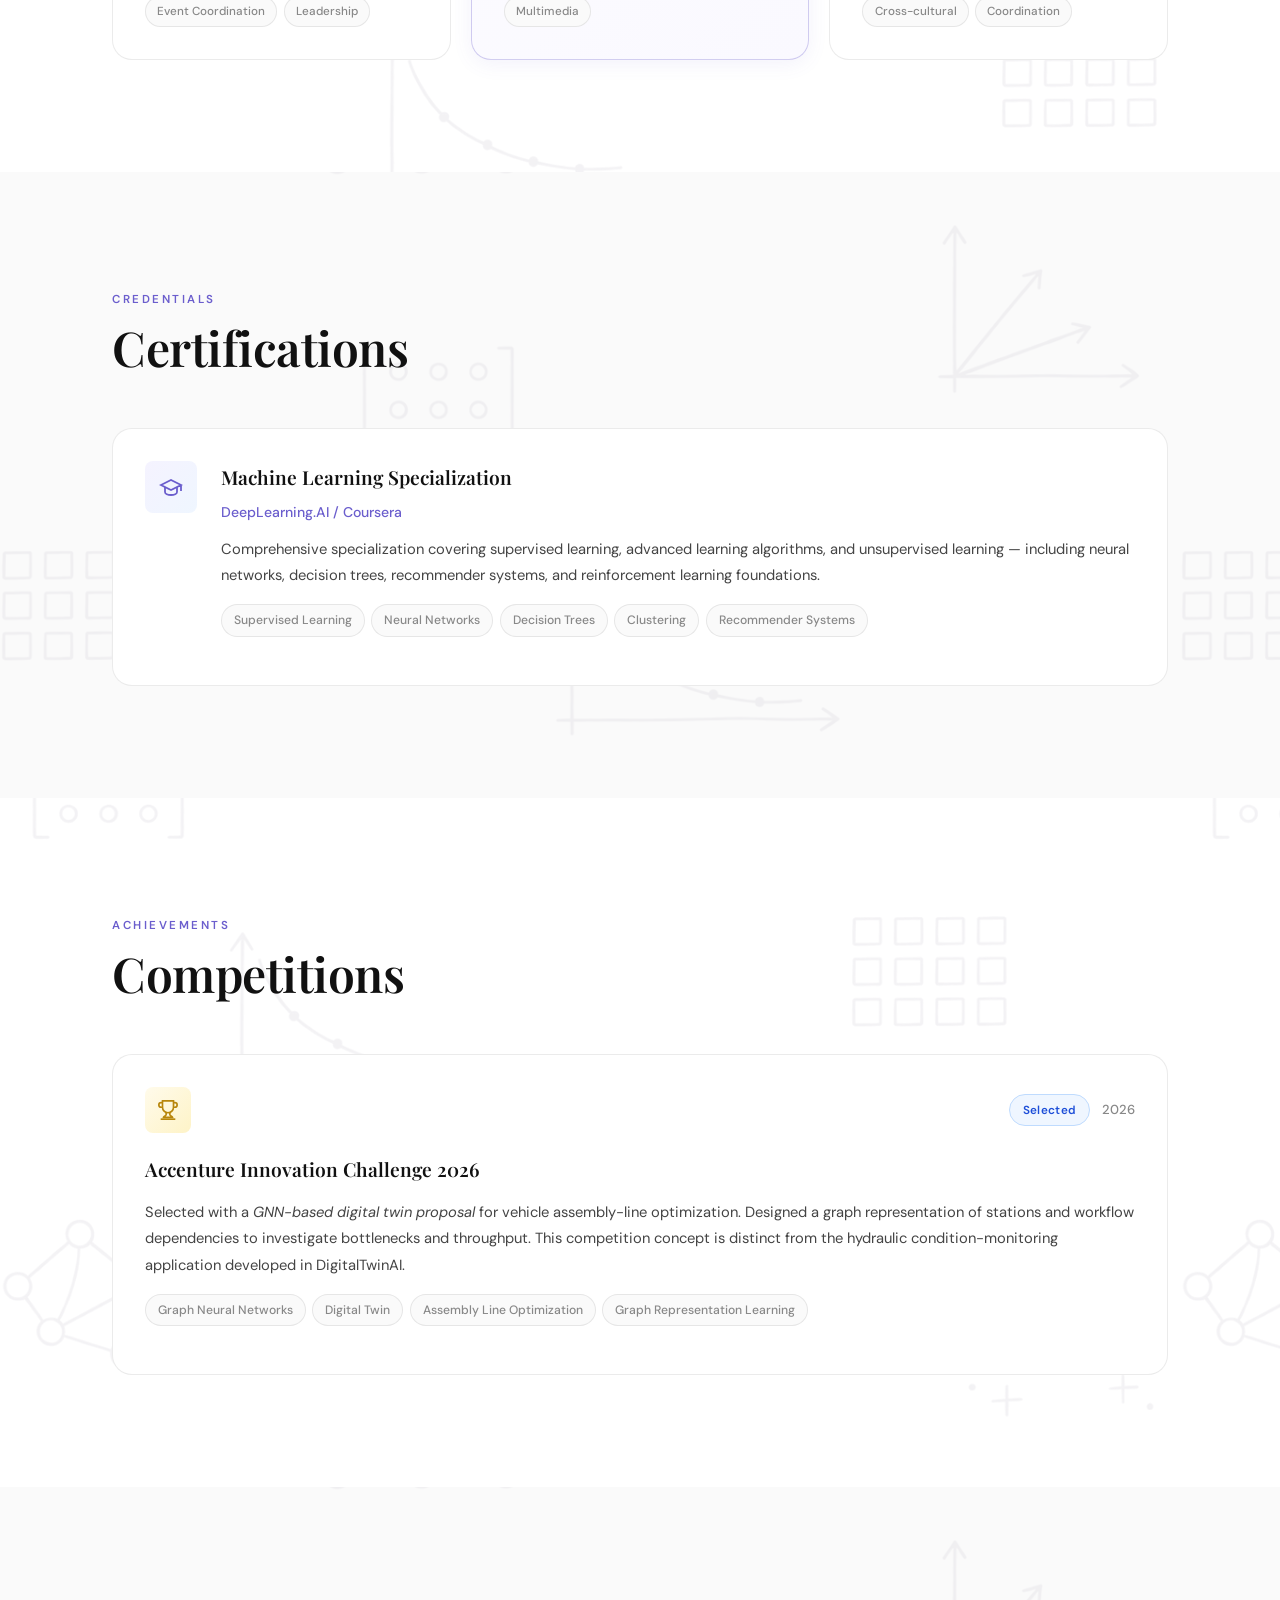
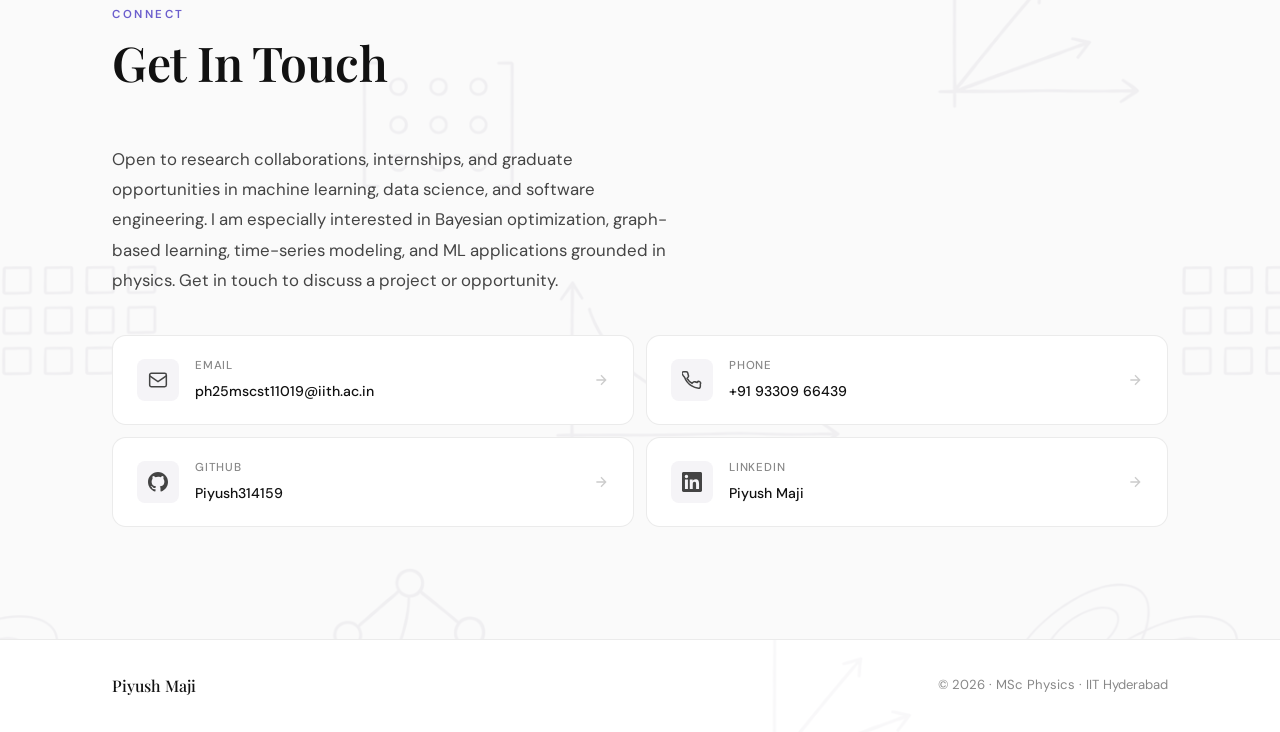
==== commit ebc862a5: "Add PM orbital logo for site icons and link previews Configure multi-size favicon, Apple touch icon," ====
--- a/index.html
+++ b/index.html
@@ -13,6 +13,23 @@
   <meta property="og:type" content="website">
   <meta property="og:url" content="https://piyushmaji314.me/">
   <meta property="og:locale" content="en_IN">
+  <meta property="og:image" content="https://piyushmaji314.me/assets/brand/pm-orbit-512.png">
+  <meta property="og:image:secure_url" content="https://piyushmaji314.me/assets/brand/pm-orbit-512.png">
+  <meta property="og:image:type" content="image/png">
+  <meta property="og:image:width" content="512">
+  <meta property="og:image:height" content="512">
+  <meta property="og:image:alt" content="Piyush Maji — white PM monogram with a violet orbital doodle">
+  <meta name="twitter:card" content="summary">
+  <meta name="twitter:title" content="Piyush Maji — Physics &amp; ML Research">
+  <meta name="twitter:description" content="MSc Physics · IIT Hyderabad · Bayesian Optimization · ML &amp; Scientific Computing">
+  <meta name="twitter:image" content="https://piyushmaji314.me/assets/brand/pm-orbit-512.png">
+  <meta name="twitter:image:alt" content="Piyush Maji — PM and orbital doodle logo">
+  <meta name="apple-mobile-web-app-title" content="Piyush Maji">
+  <link rel="icon" href="favicon.ico?v=20261112-pm" sizes="16x16 32x32 48x48">
+  <link rel="icon" type="image/png" sizes="16x16" href="assets/brand/pm-orbit-16.png">
+  <link rel="icon" type="image/png" sizes="32x32" href="assets/brand/pm-orbit-32.png">
+  <link rel="apple-touch-icon" sizes="180x180" href="apple-touch-icon.png?v=20261112-pm">
+  <link rel="manifest" href="site.webmanifest">
   <link rel="canonical" href="https://piyushmaji314.me/">
   <link rel="preconnect" href="https://fonts.googleapis.com">
   <link rel="preconnect" href="https://fonts.gstatic.com" crossorigin>
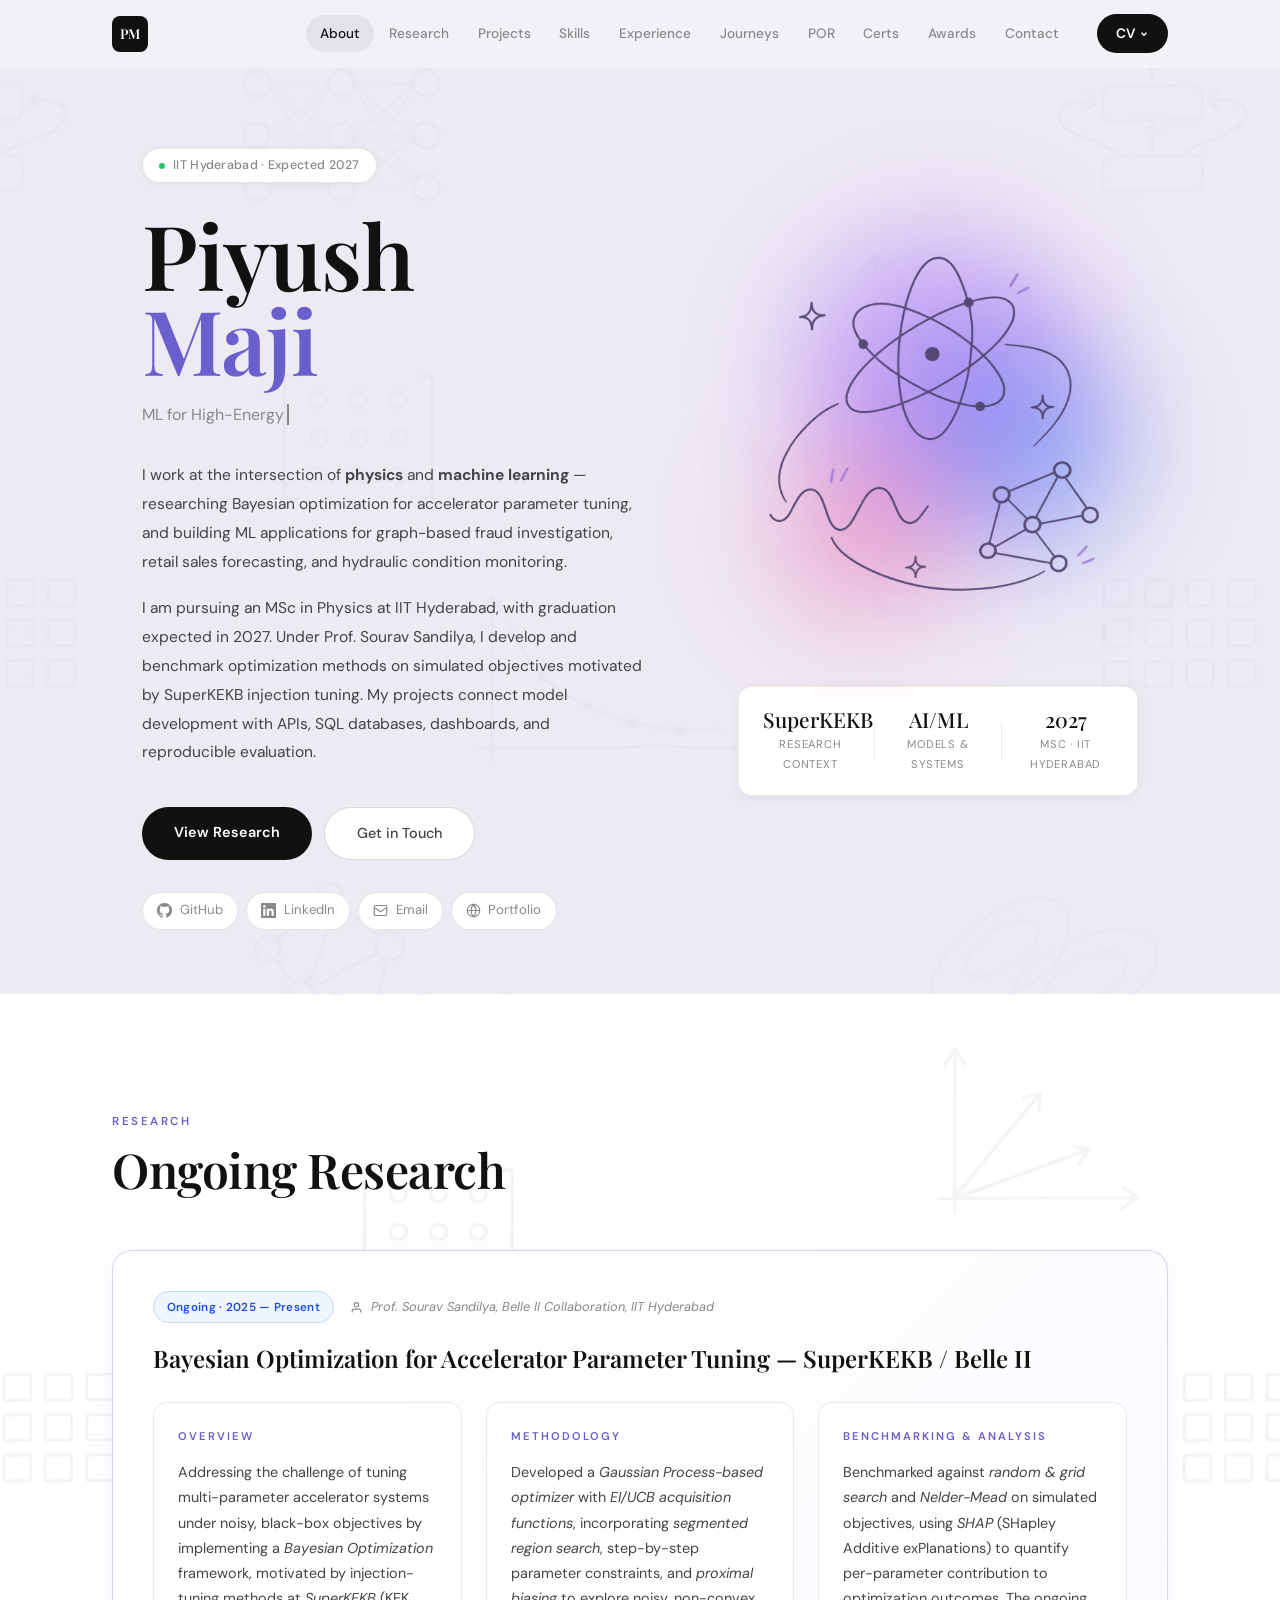
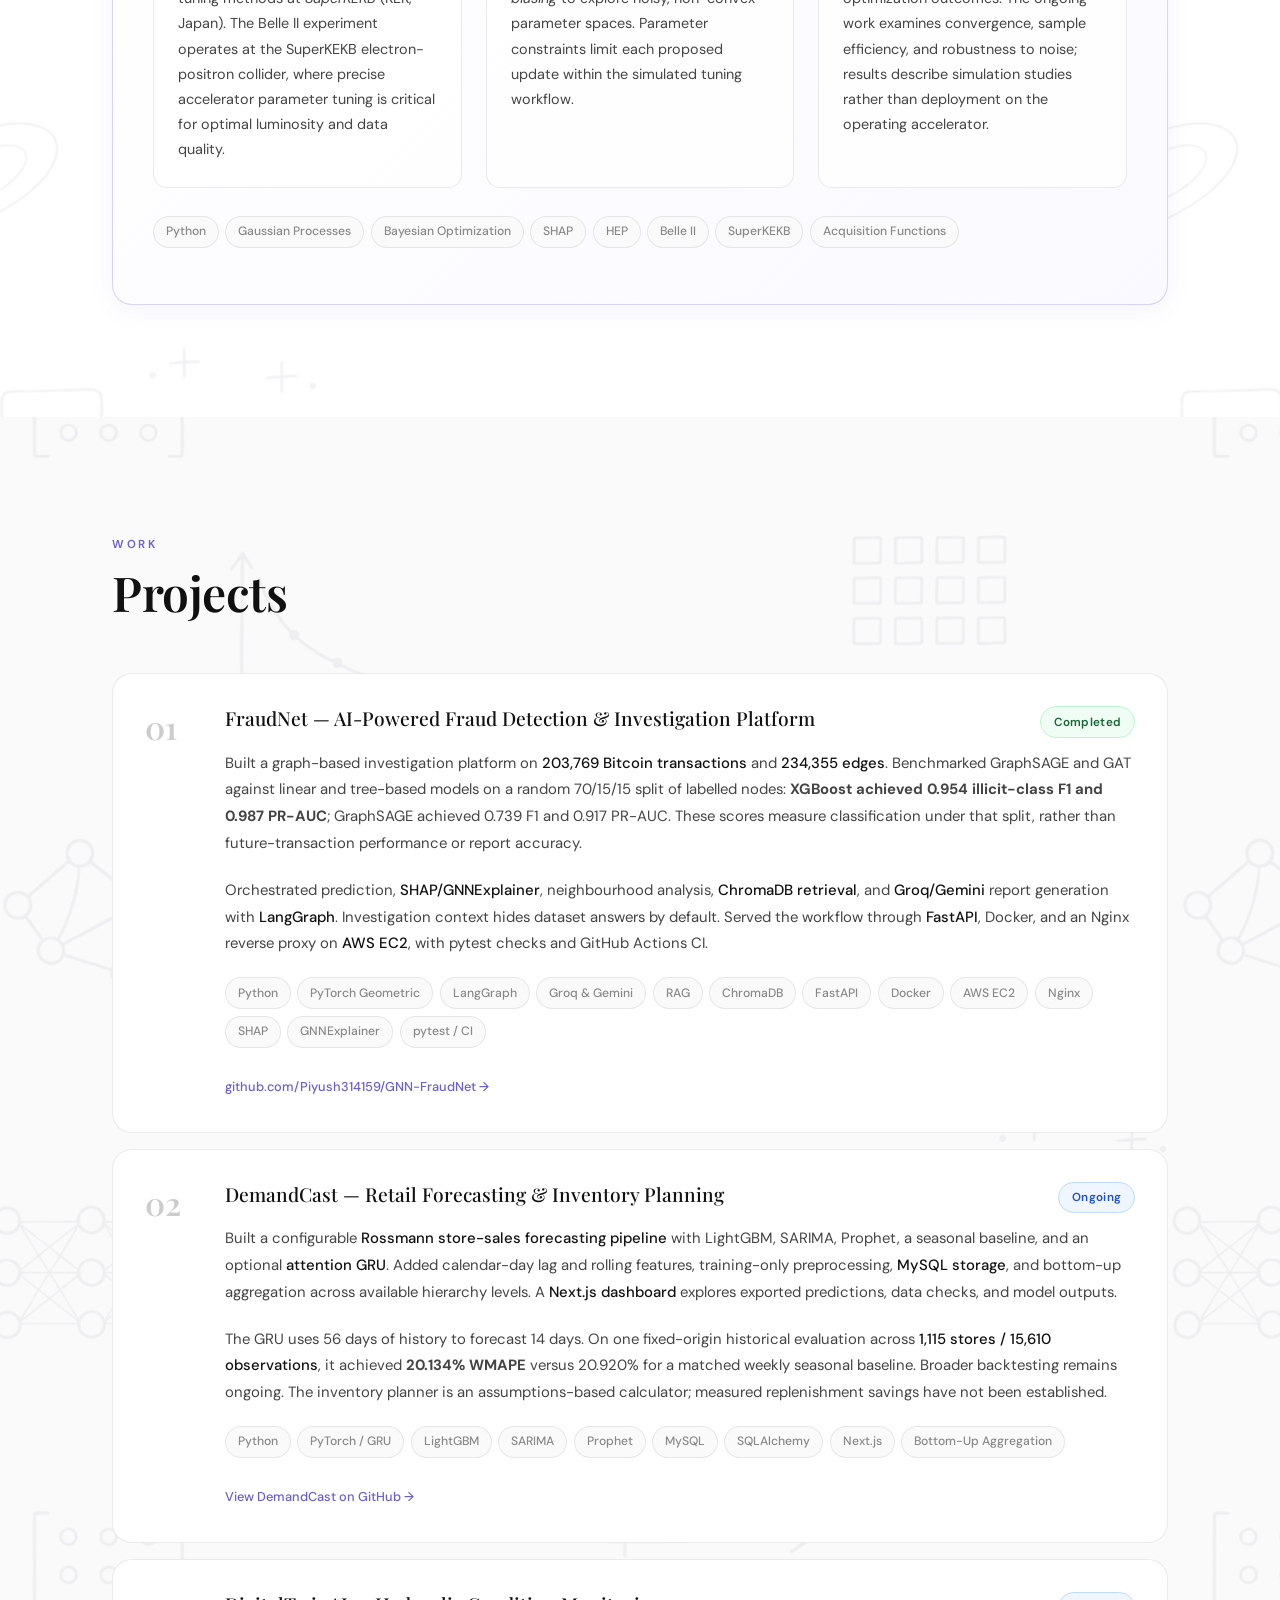
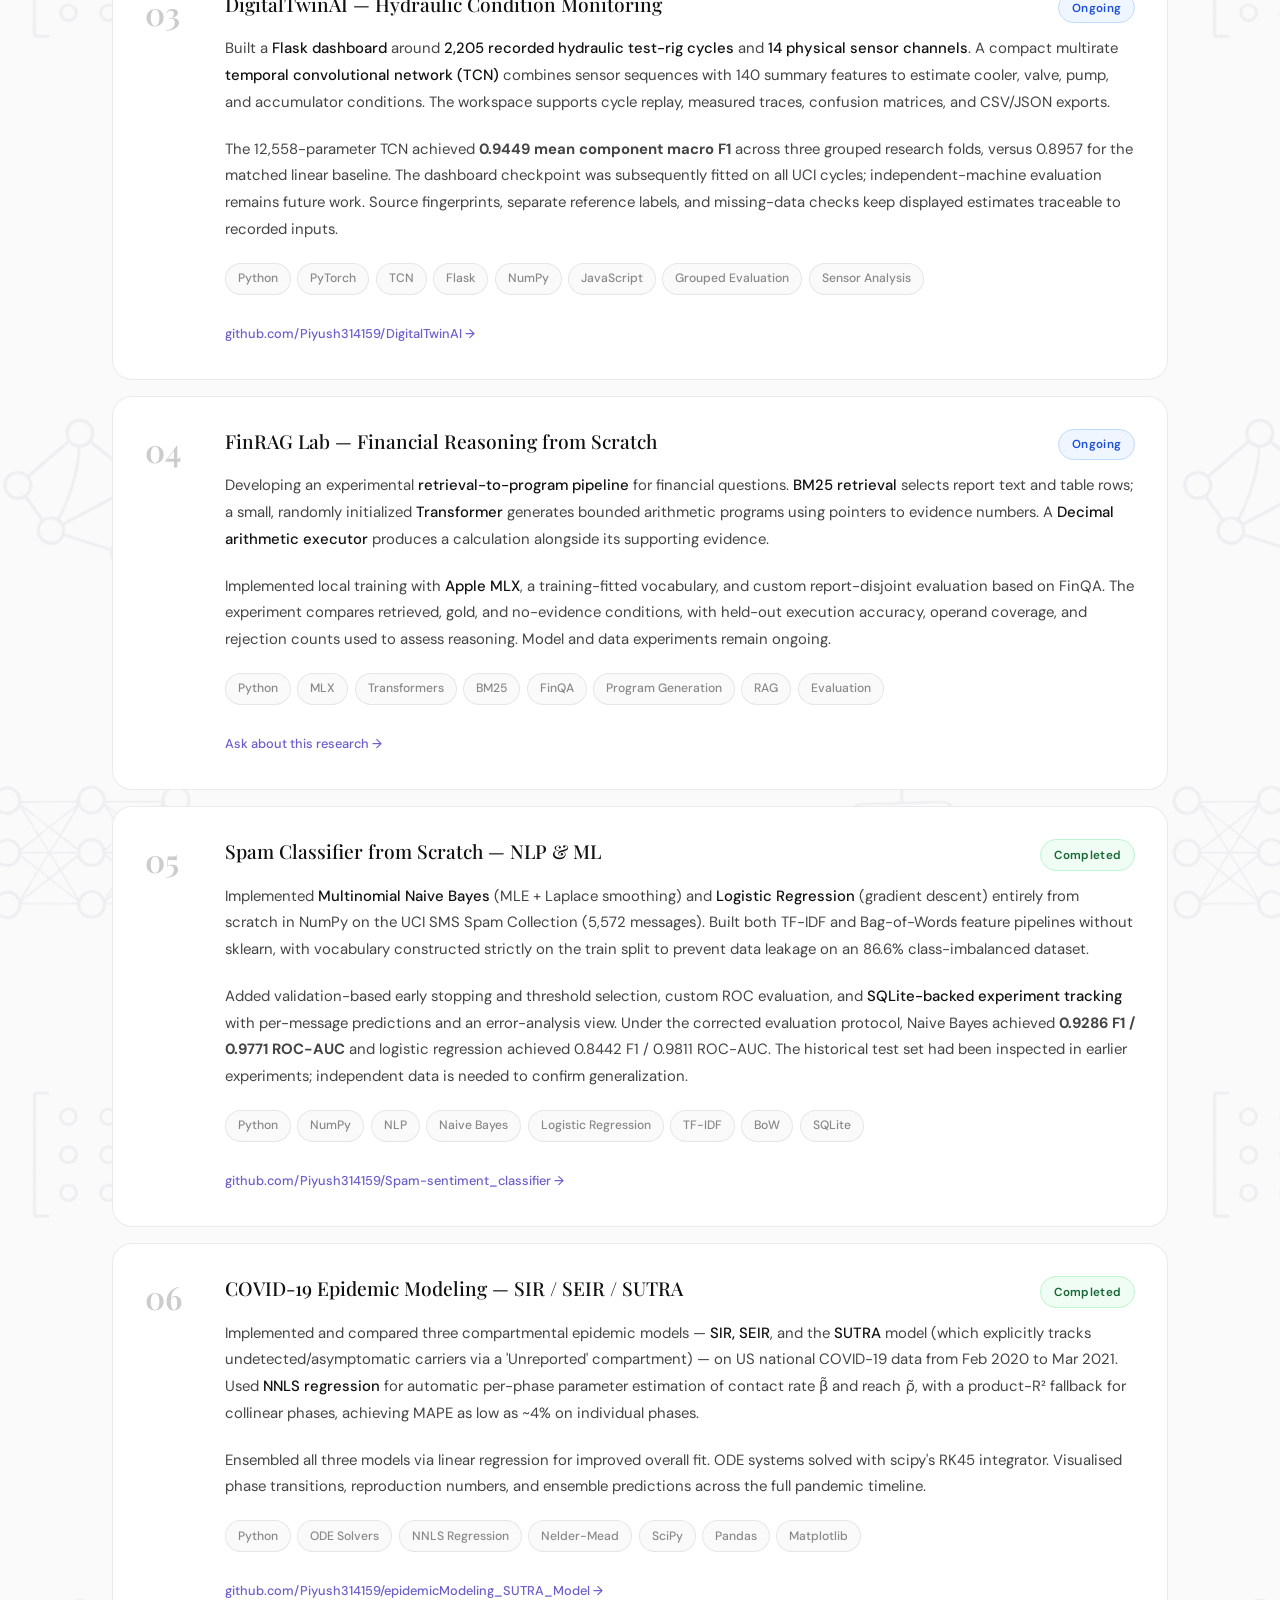
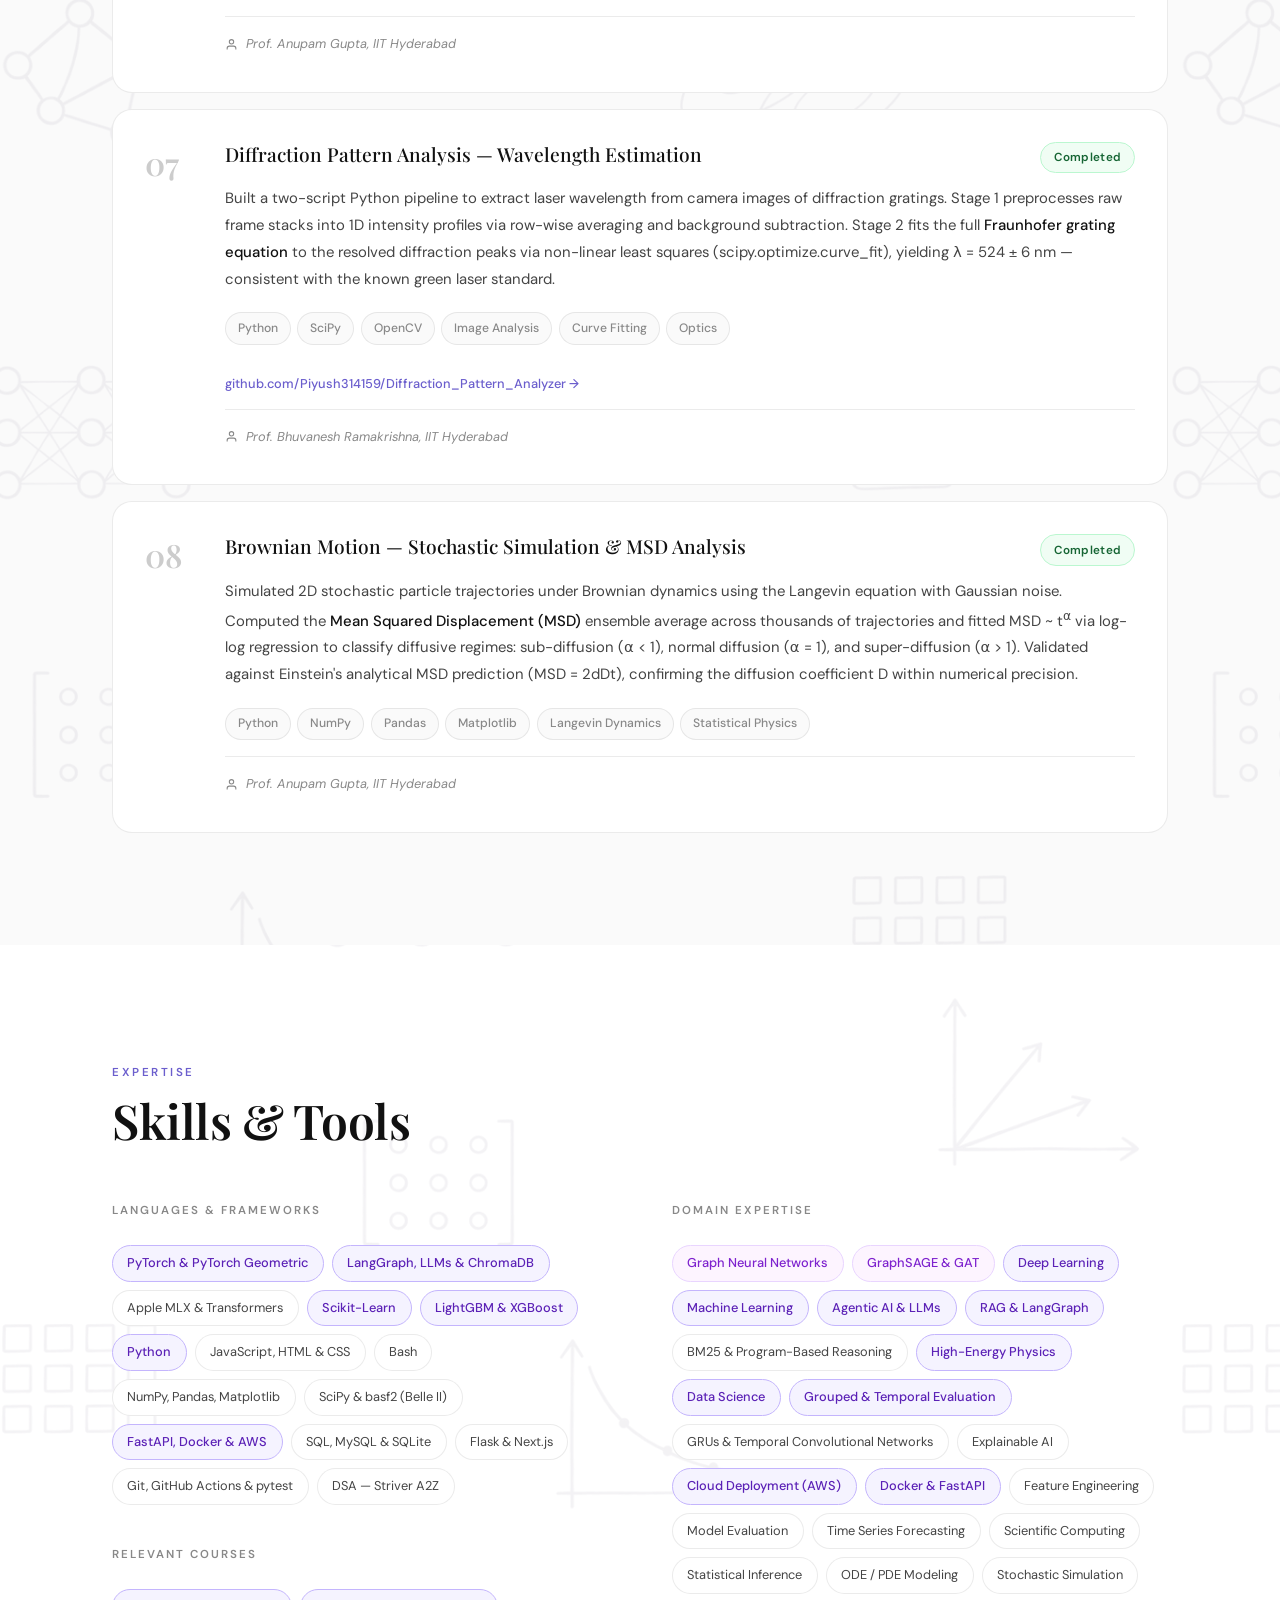
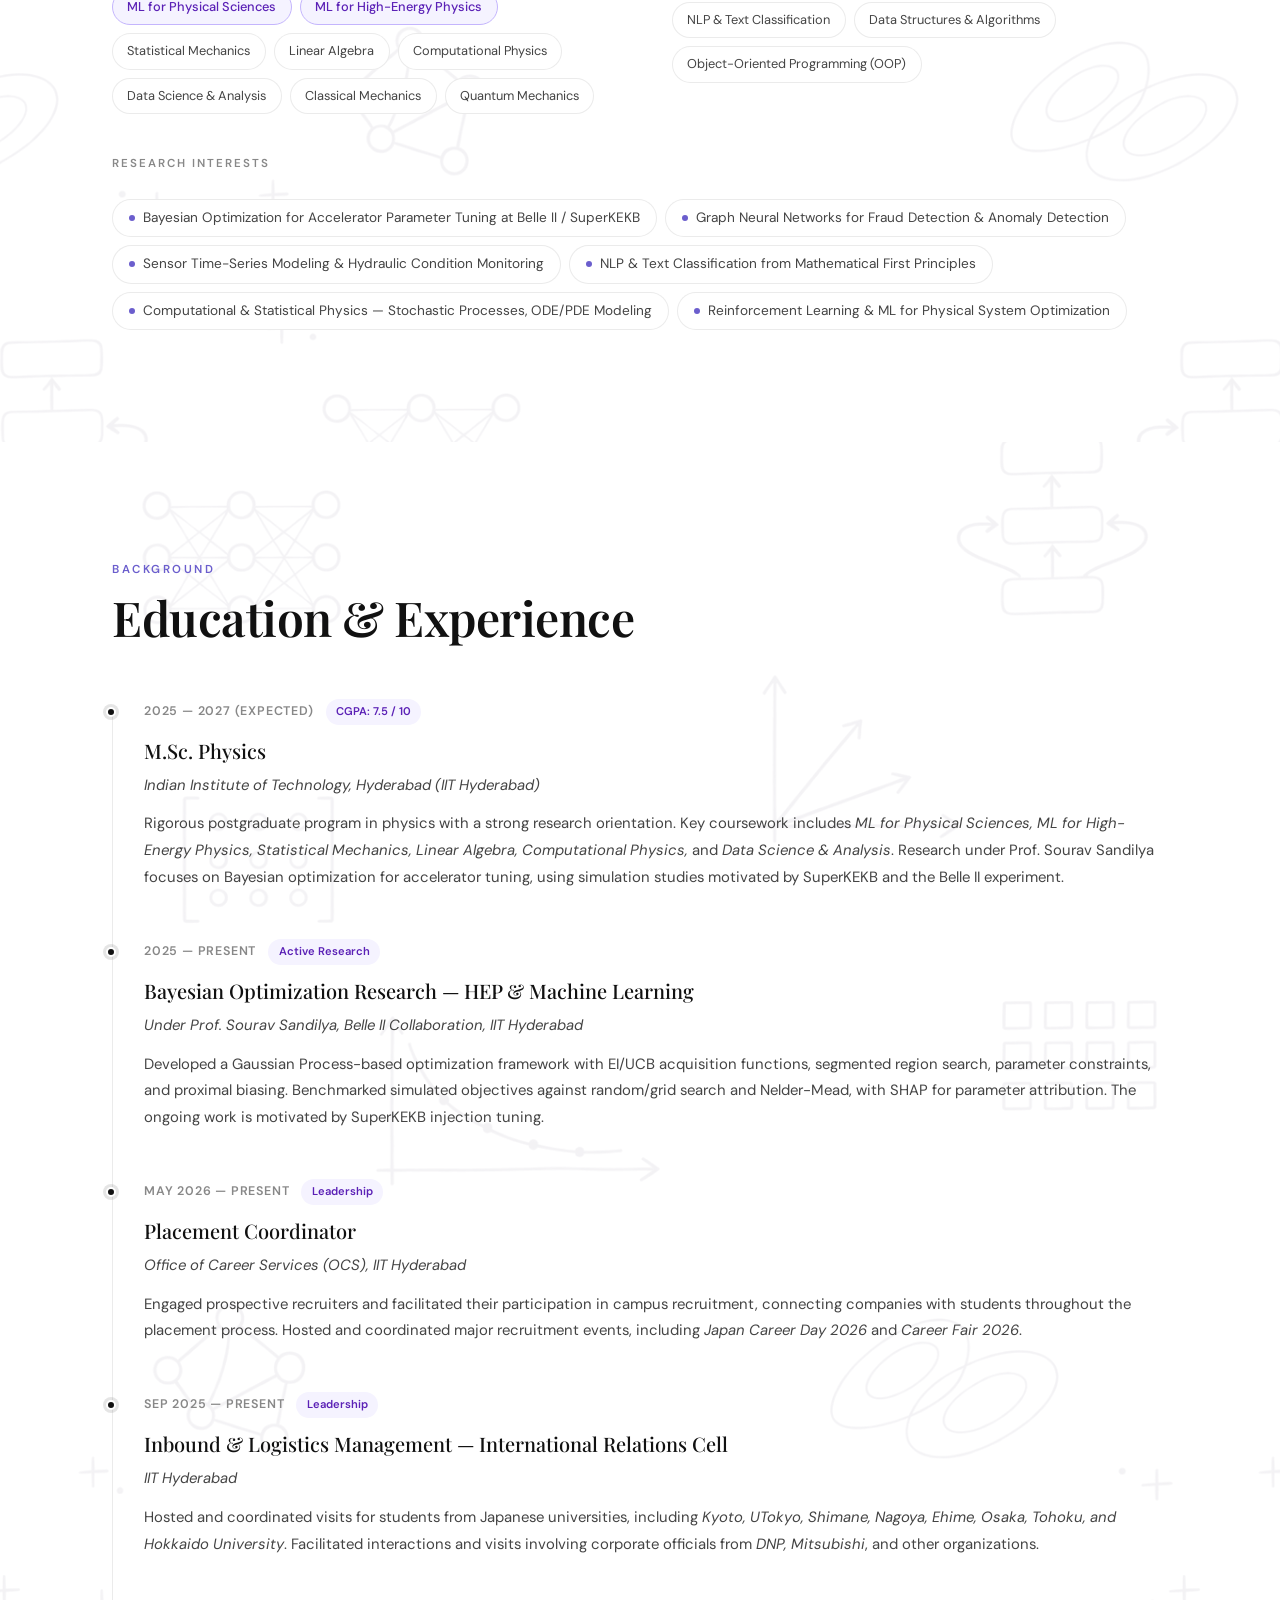
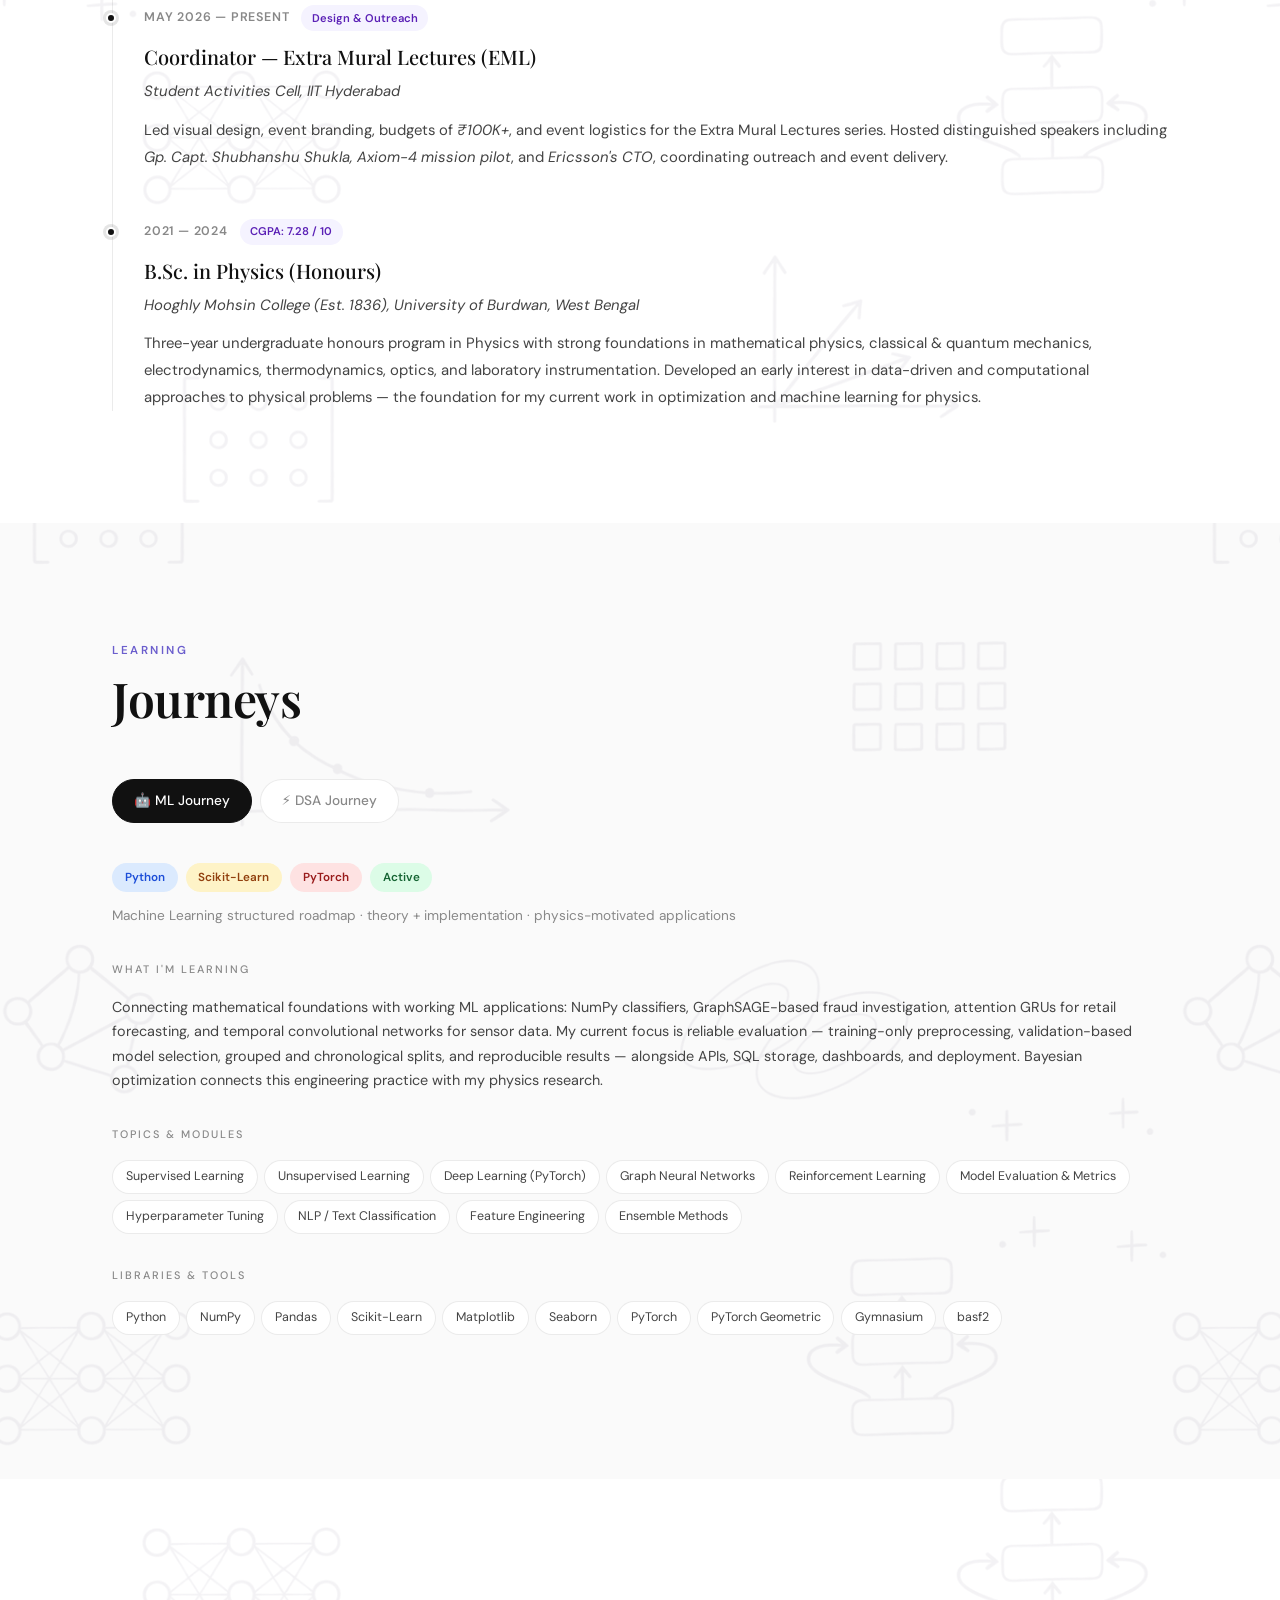
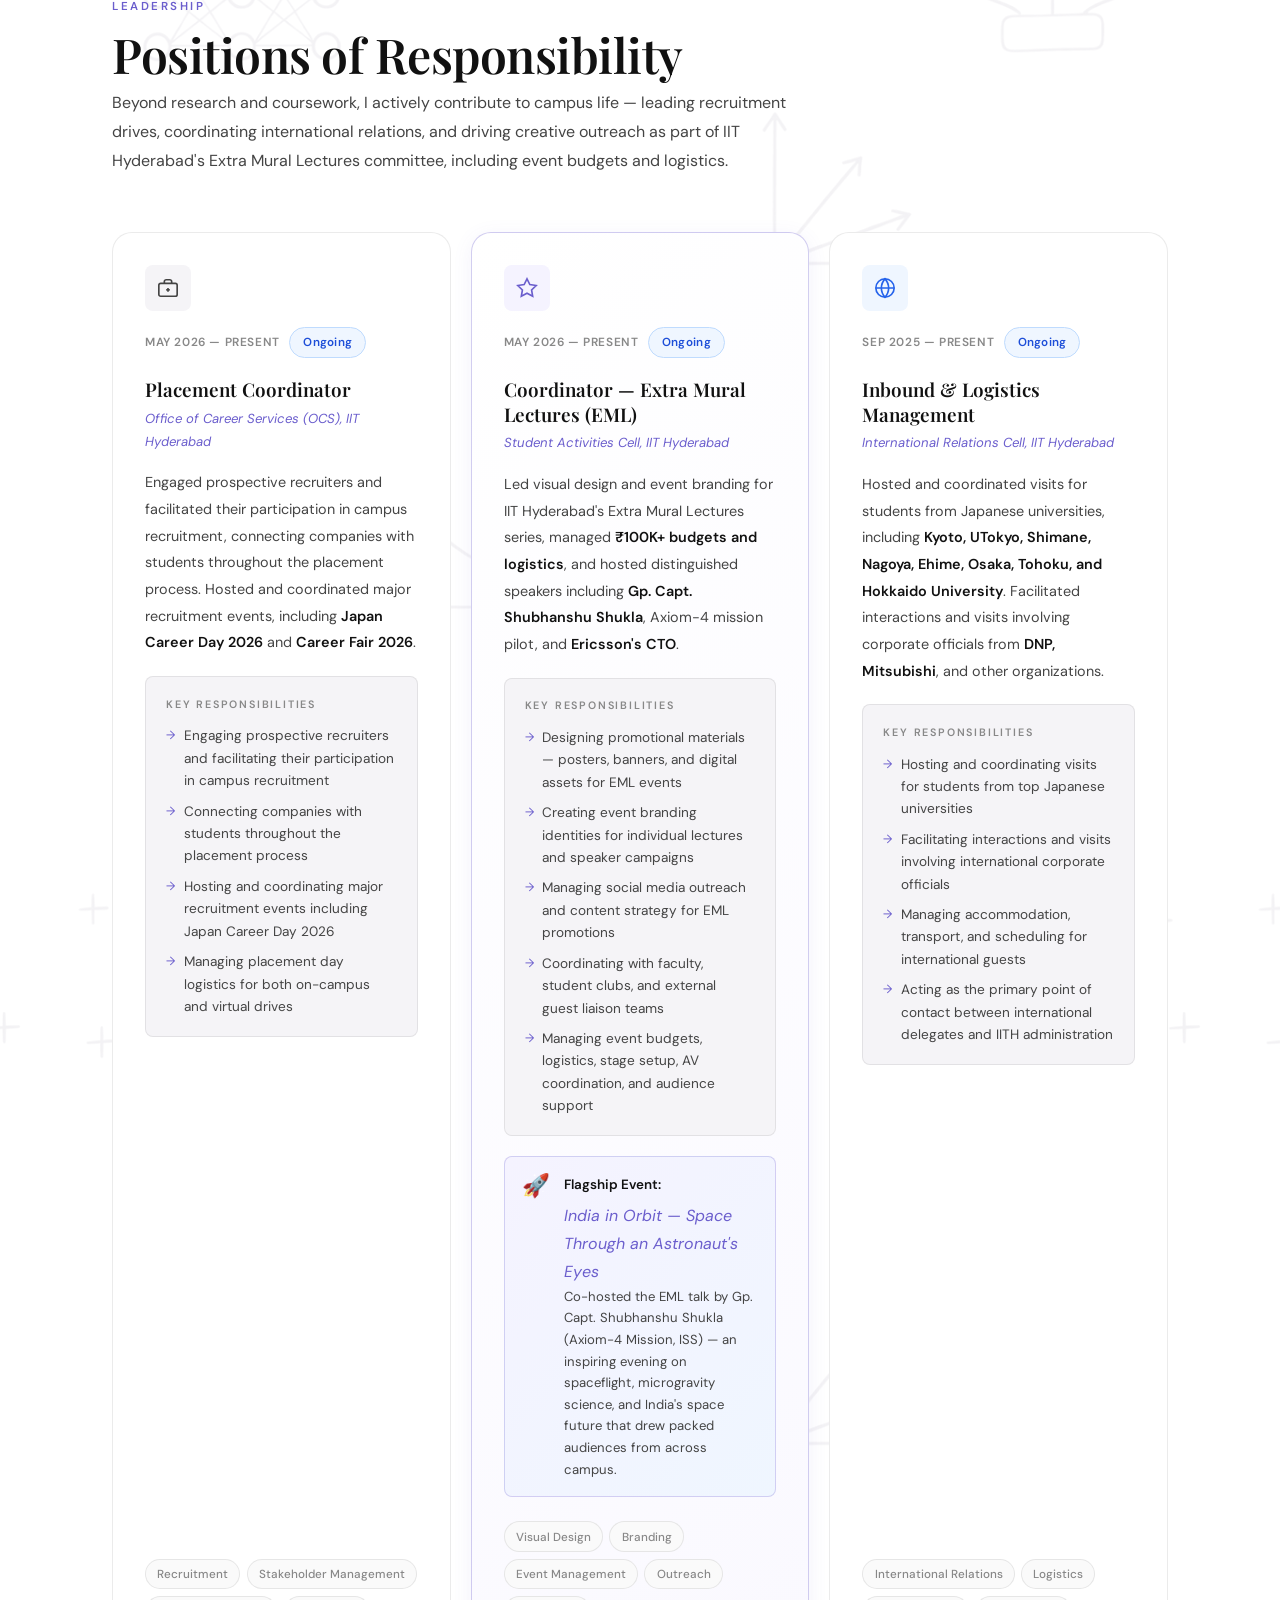
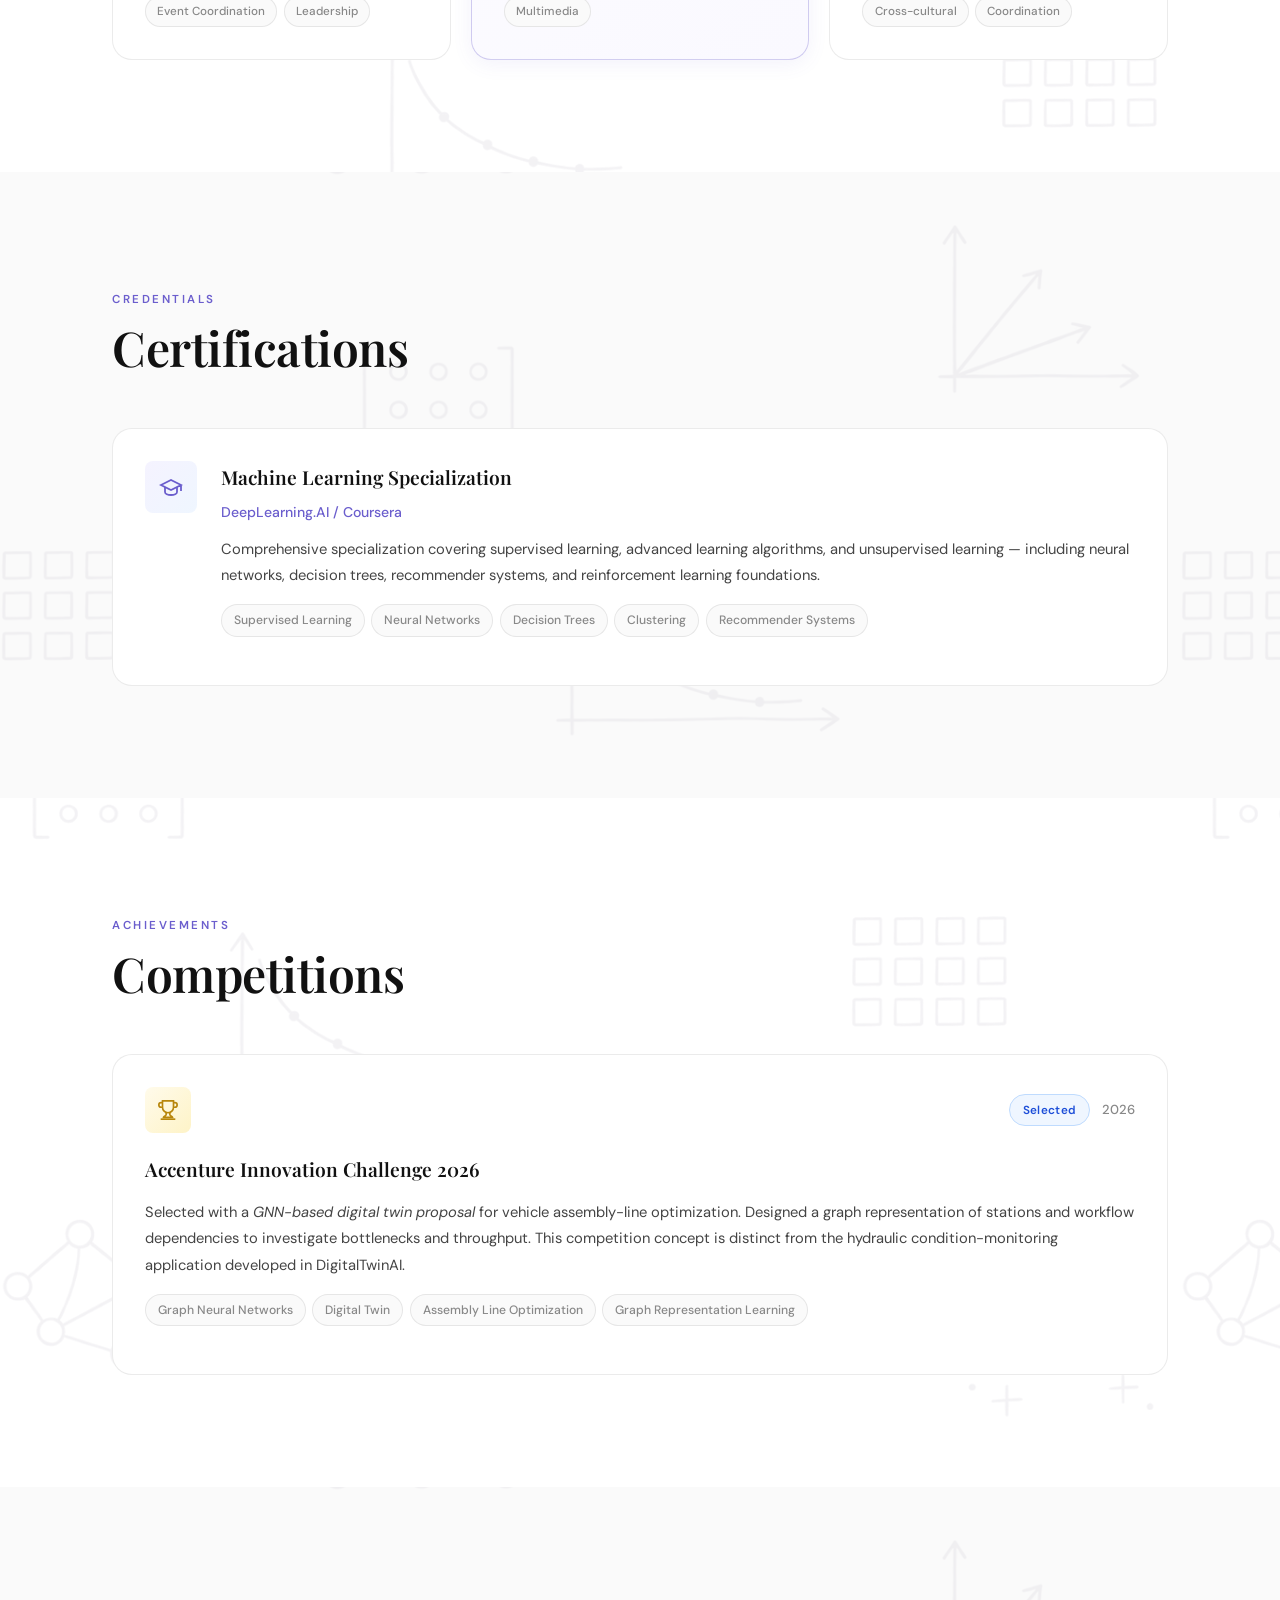
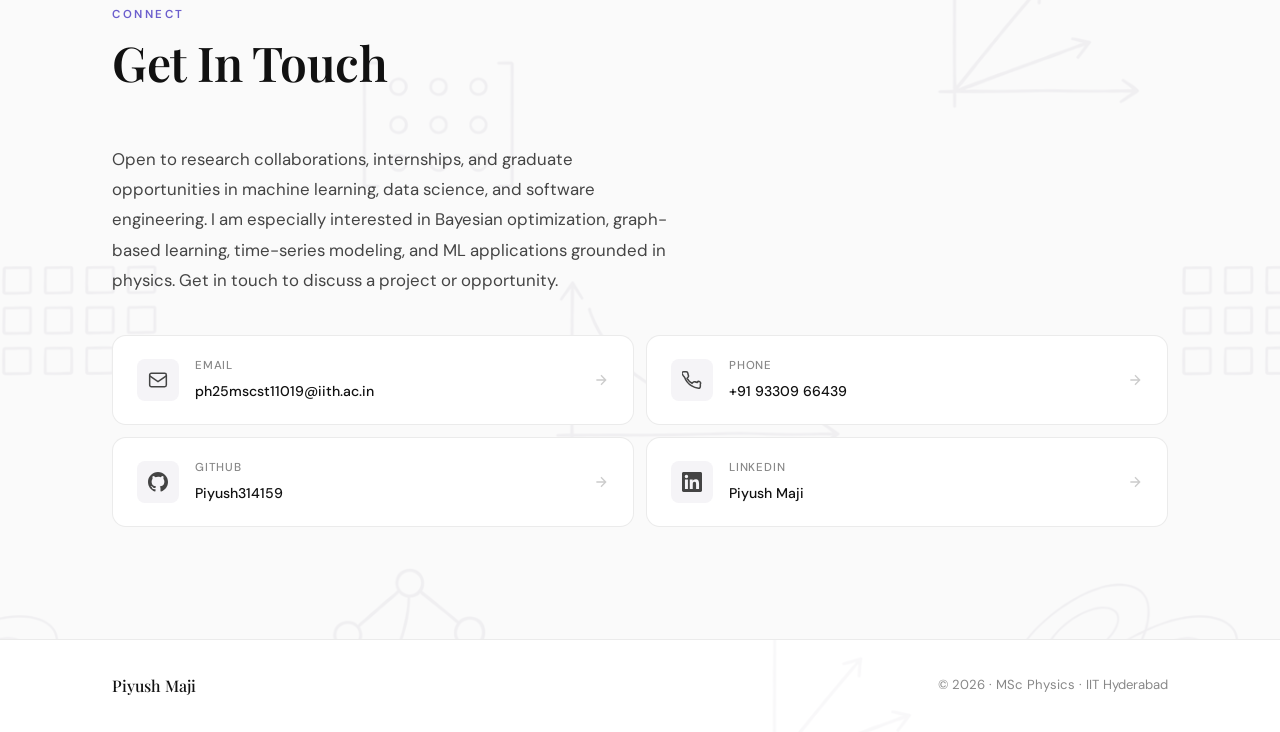
==== commit f033aff7: "Use rounded PM neural monogram for website icons Replace favicon, saved-site icons and shared-link i" ====
--- a/index.html
+++ b/index.html
@@ -13,22 +13,22 @@
   <meta property="og:type" content="website">
   <meta property="og:url" content="https://piyushmaji314.me/">
   <meta property="og:locale" content="en_IN">
-  <meta property="og:image" content="https://piyushmaji314.me/assets/brand/pm-orbit-512.png">
-  <meta property="og:image:secure_url" content="https://piyushmaji314.me/assets/brand/pm-orbit-512.png">
+  <meta property="og:image" content="https://piyushmaji314.me/assets/brand/pm-neural-512.png">
+  <meta property="og:image:secure_url" content="https://piyushmaji314.me/assets/brand/pm-neural-512.png">
   <meta property="og:image:type" content="image/png">
   <meta property="og:image:width" content="512">
   <meta property="og:image:height" content="512">
-  <meta property="og:image:alt" content="Piyush Maji — white PM monogram with a violet orbital doodle">
+  <meta property="og:image:alt" content="Piyush Maji — white PM monogram with a lavender neural-network doodle">
   <meta name="twitter:card" content="summary">
   <meta name="twitter:title" content="Piyush Maji — Physics &amp; ML Research">
   <meta name="twitter:description" content="MSc Physics · IIT Hyderabad · Bayesian Optimization · ML &amp; Scientific Computing">
-  <meta name="twitter:image" content="https://piyushmaji314.me/assets/brand/pm-orbit-512.png">
-  <meta name="twitter:image:alt" content="Piyush Maji — PM and orbital doodle logo">
+  <meta name="twitter:image" content="https://piyushmaji314.me/assets/brand/pm-neural-512.png">
+  <meta name="twitter:image:alt" content="Piyush Maji — rounded PM and neural-network logo">
   <meta name="apple-mobile-web-app-title" content="Piyush Maji">
-  <link rel="icon" href="favicon.ico?v=20261112-pm" sizes="16x16 32x32 48x48">
-  <link rel="icon" type="image/png" sizes="16x16" href="assets/brand/pm-orbit-16.png">
-  <link rel="icon" type="image/png" sizes="32x32" href="assets/brand/pm-orbit-32.png">
-  <link rel="apple-touch-icon" sizes="180x180" href="apple-touch-icon.png?v=20261112-pm">
+  <link rel="icon" href="favicon.ico?v=20261112-neural-rounded" sizes="16x16 32x32 48x48">
+  <link rel="icon" type="image/png" sizes="16x16" href="assets/brand/pm-neural-16.png">
+  <link rel="icon" type="image/png" sizes="32x32" href="assets/brand/pm-neural-32.png">
+  <link rel="apple-touch-icon" sizes="180x180" href="apple-touch-icon.png?v=20261112-neural-rounded">
   <link rel="manifest" href="site.webmanifest">
   <link rel="canonical" href="https://piyushmaji314.me/">
   <link rel="preconnect" href="https://fonts.googleapis.com">
